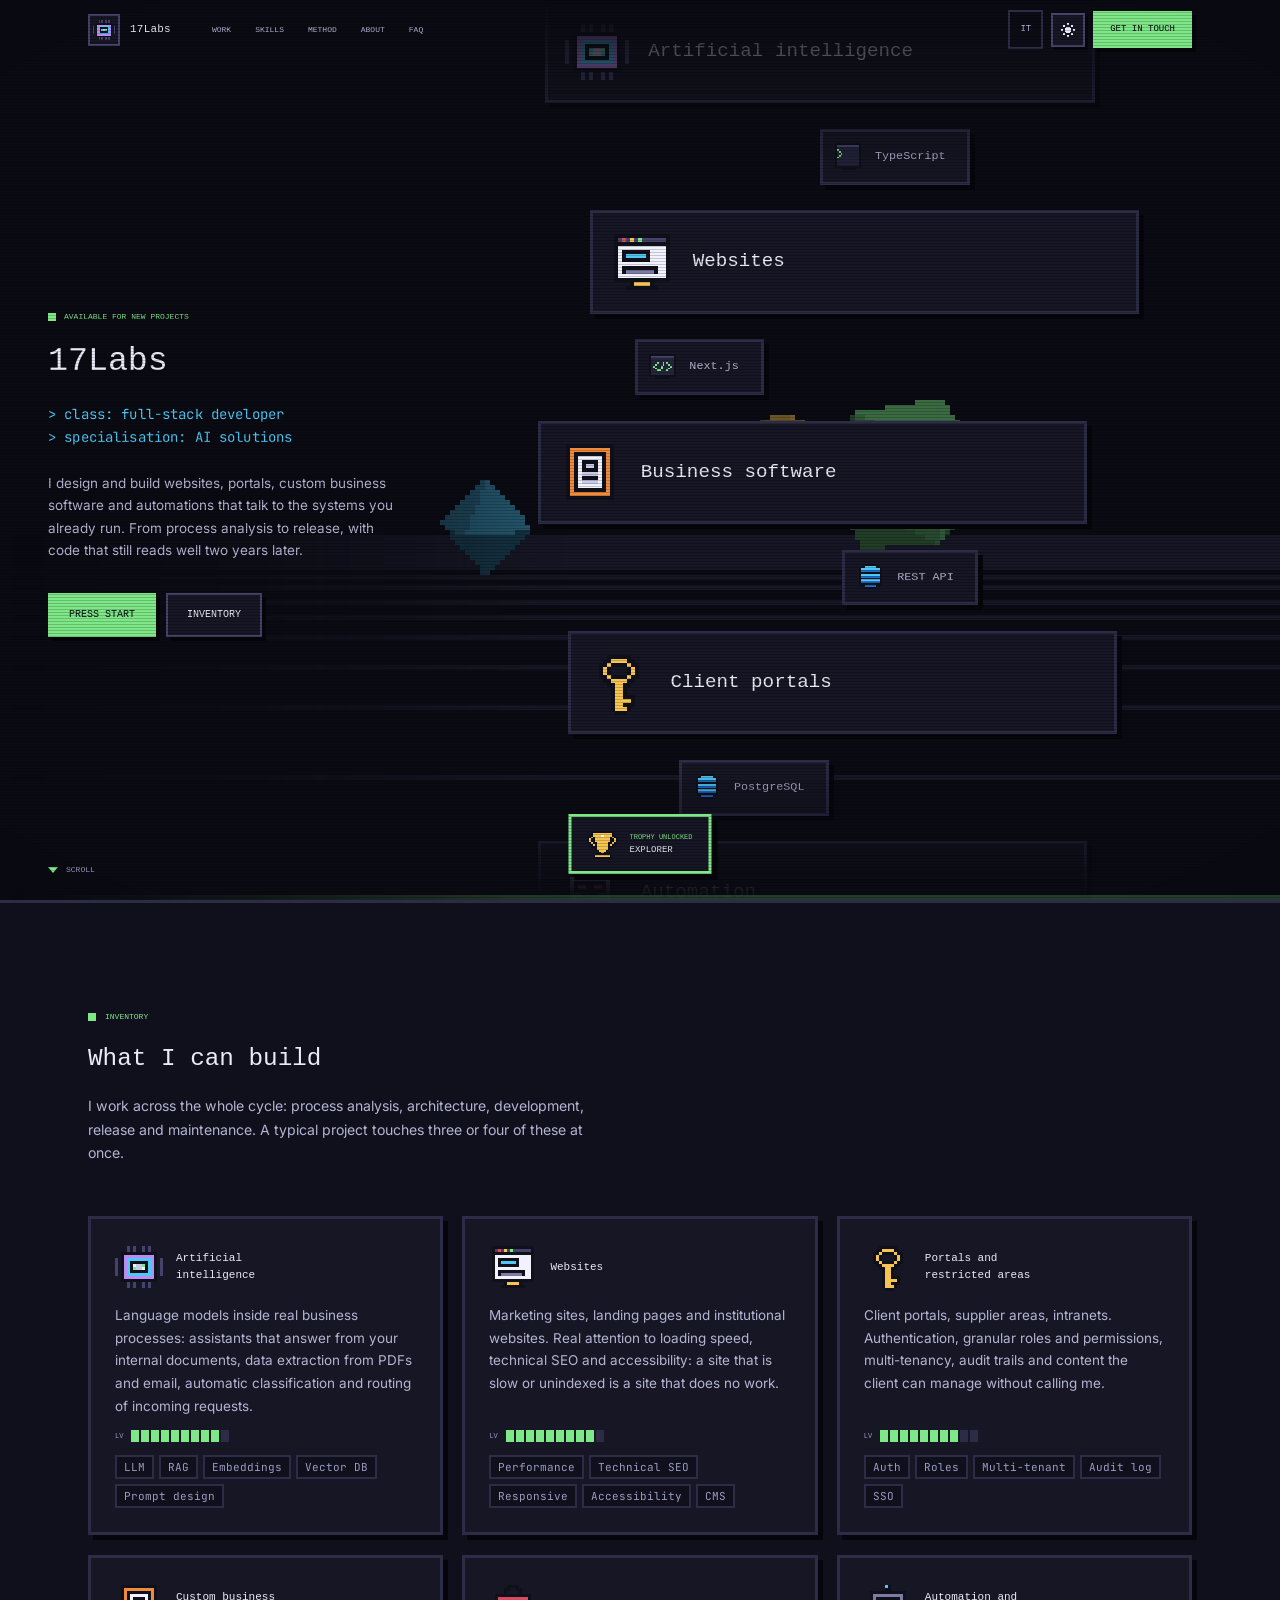
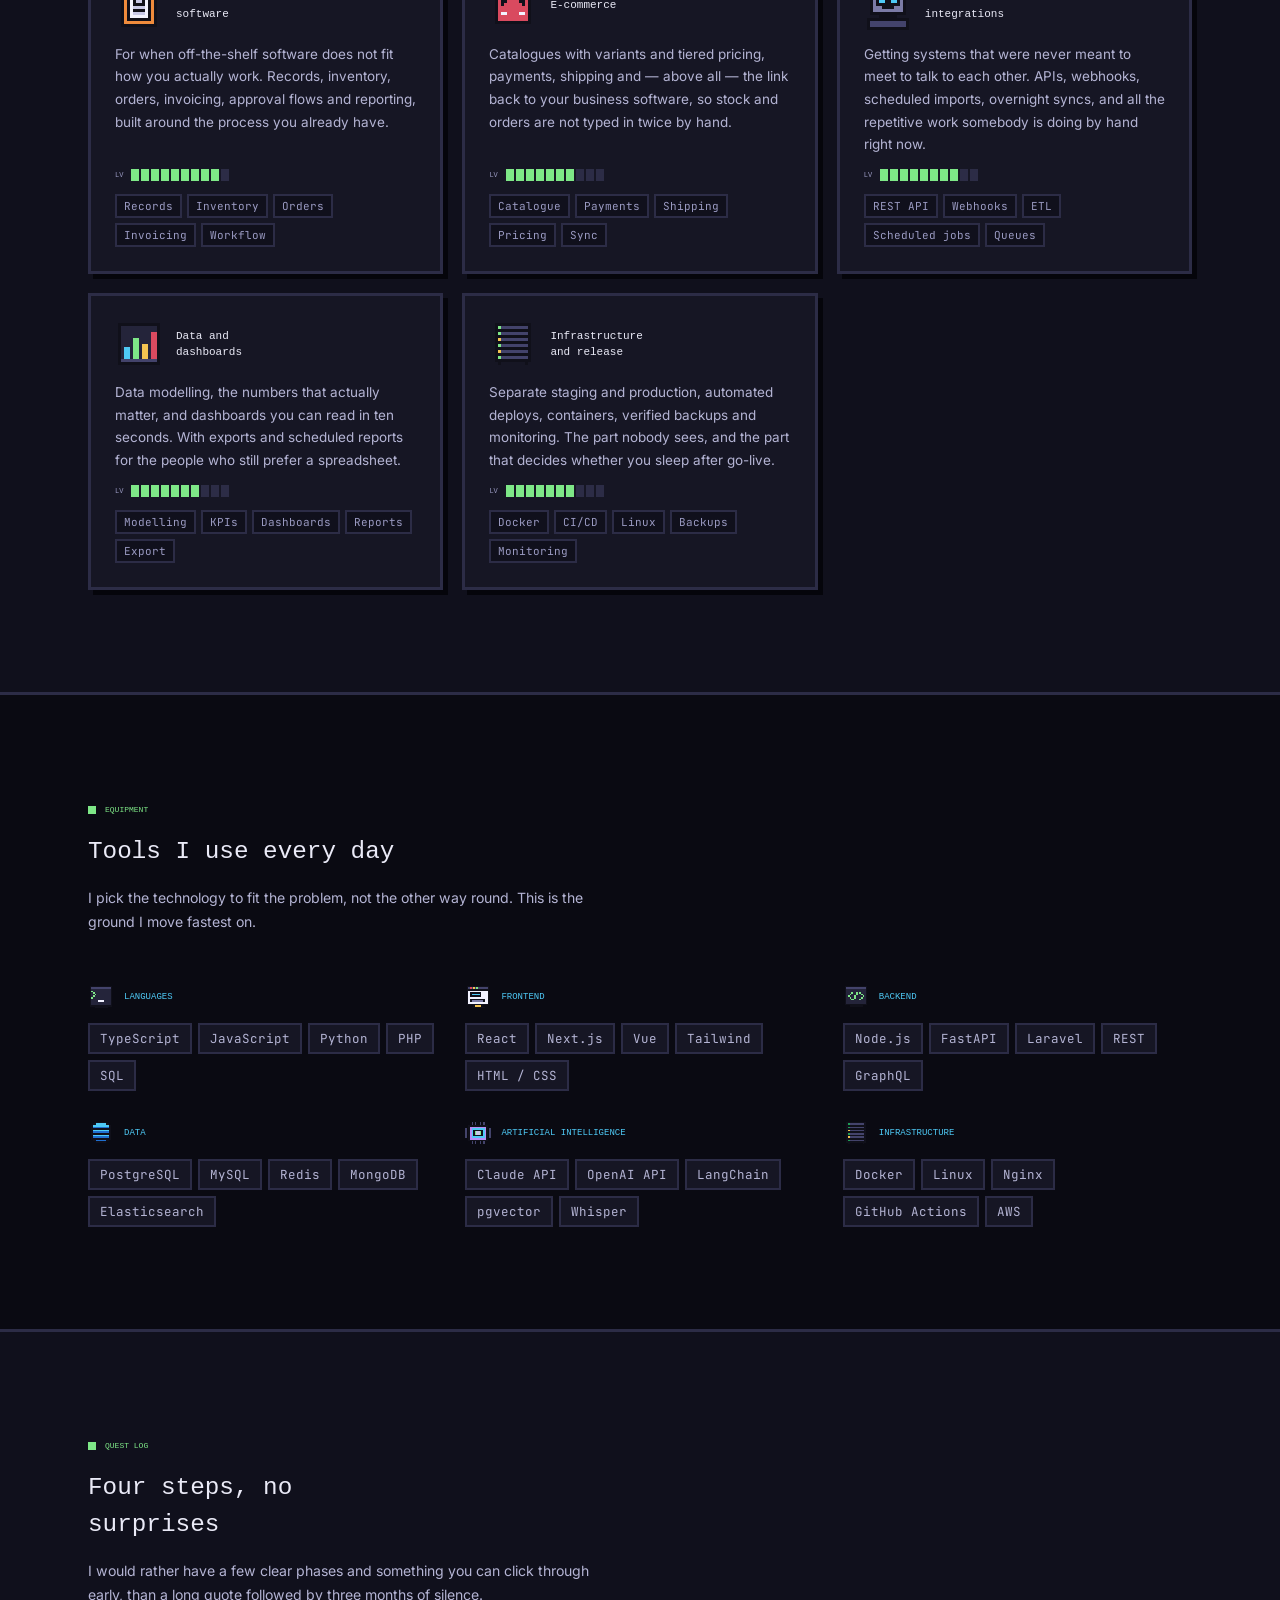
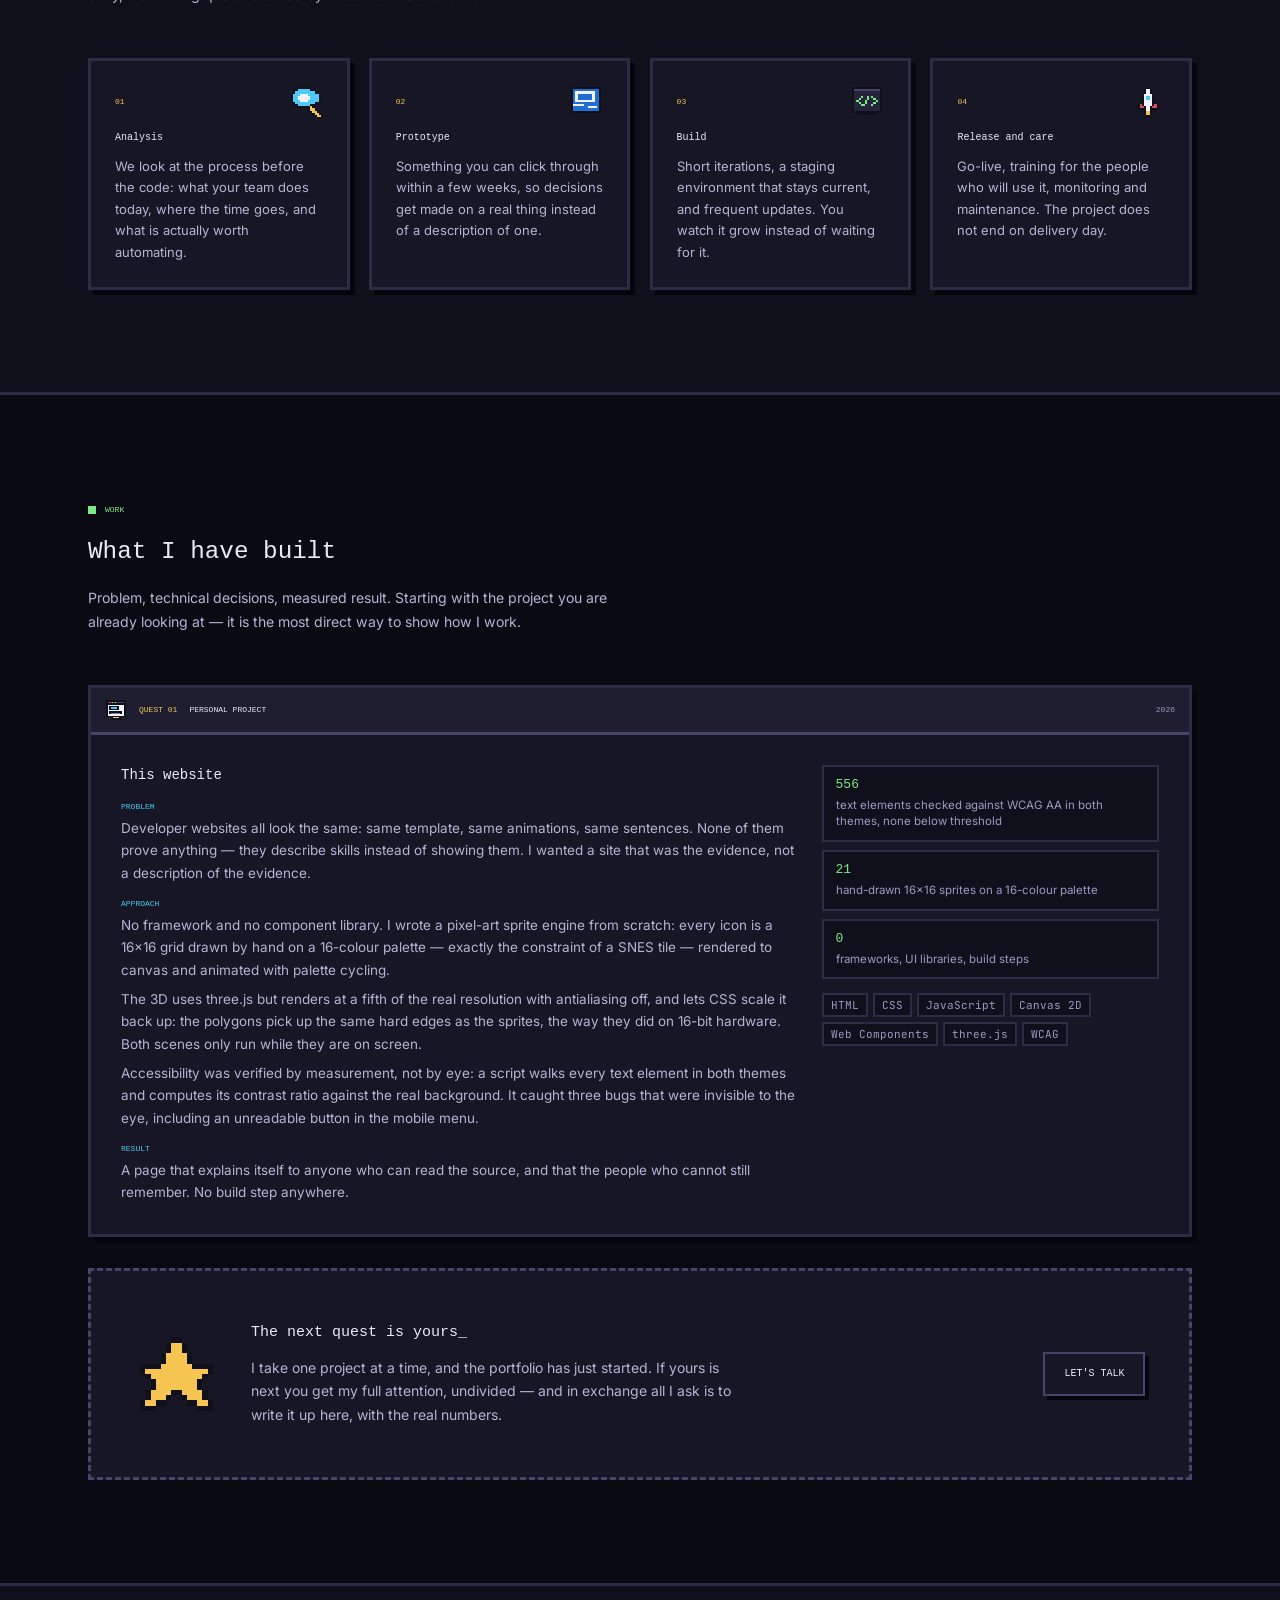
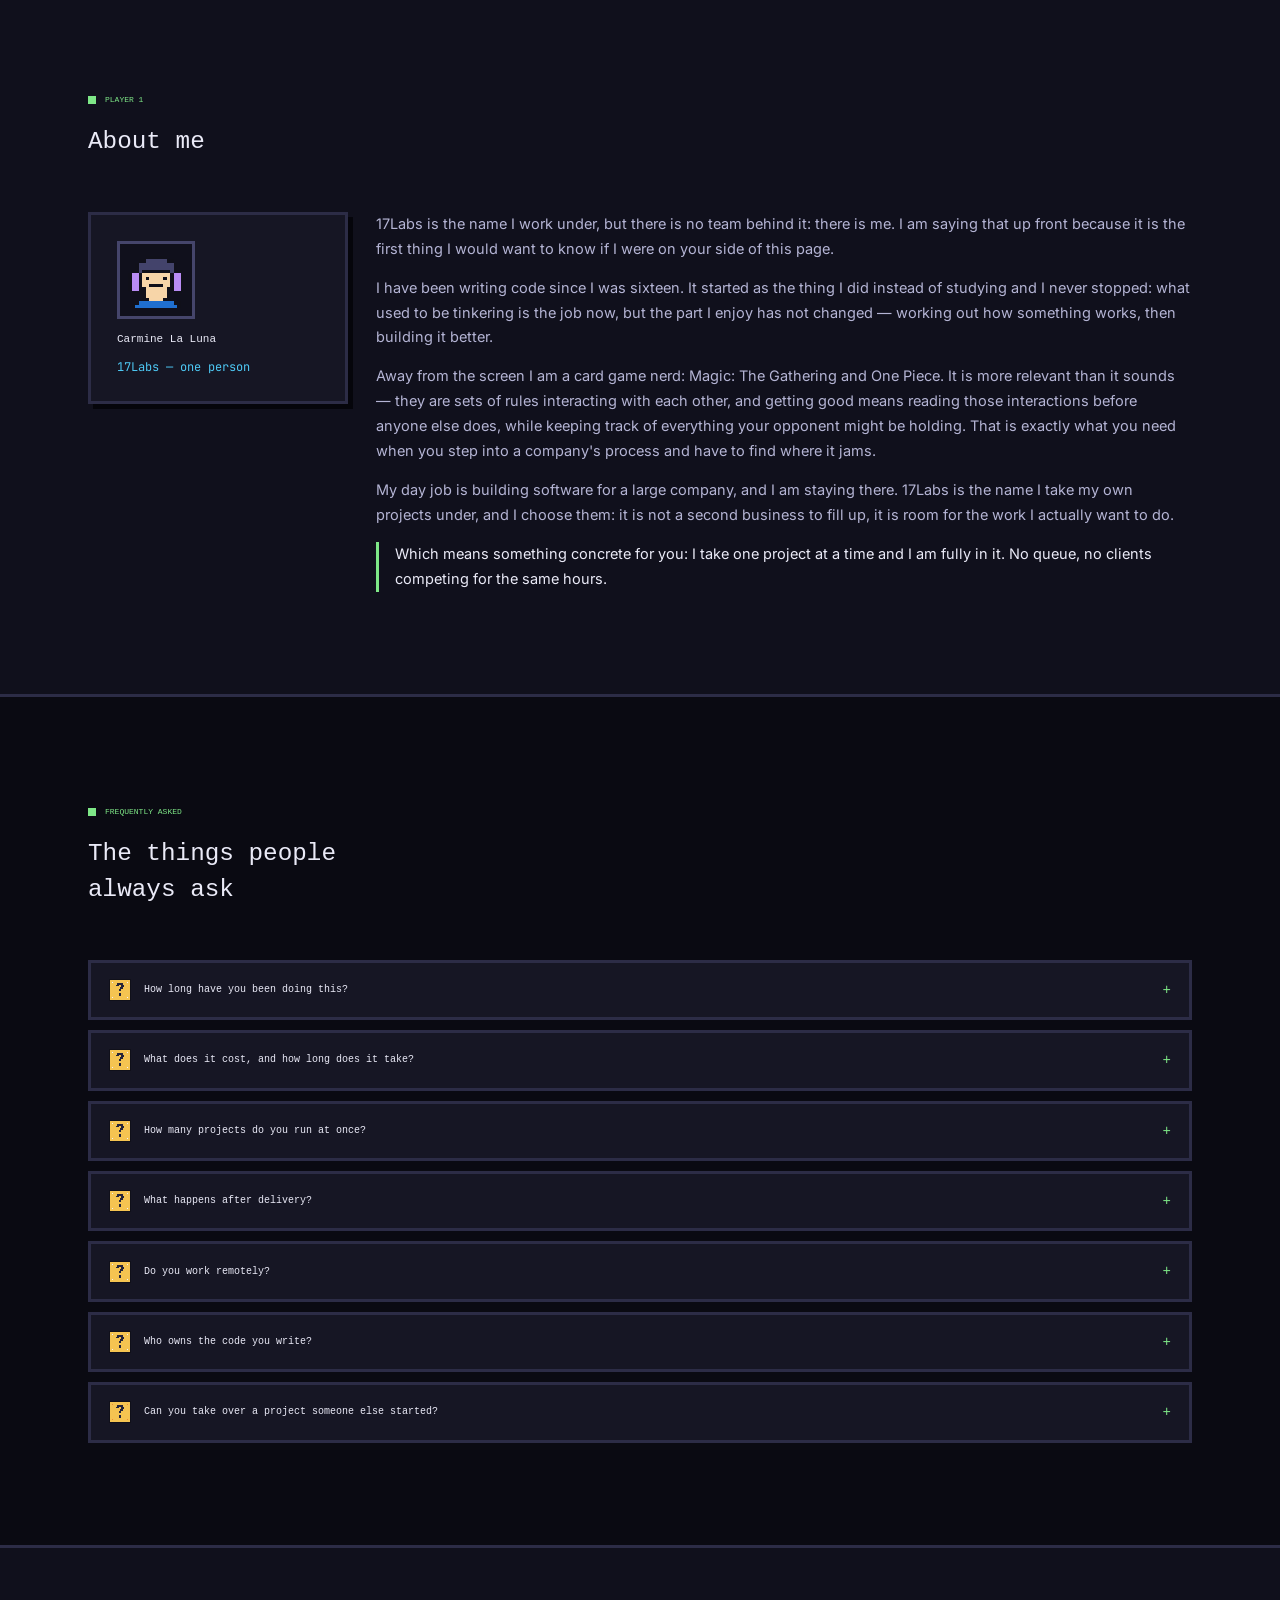
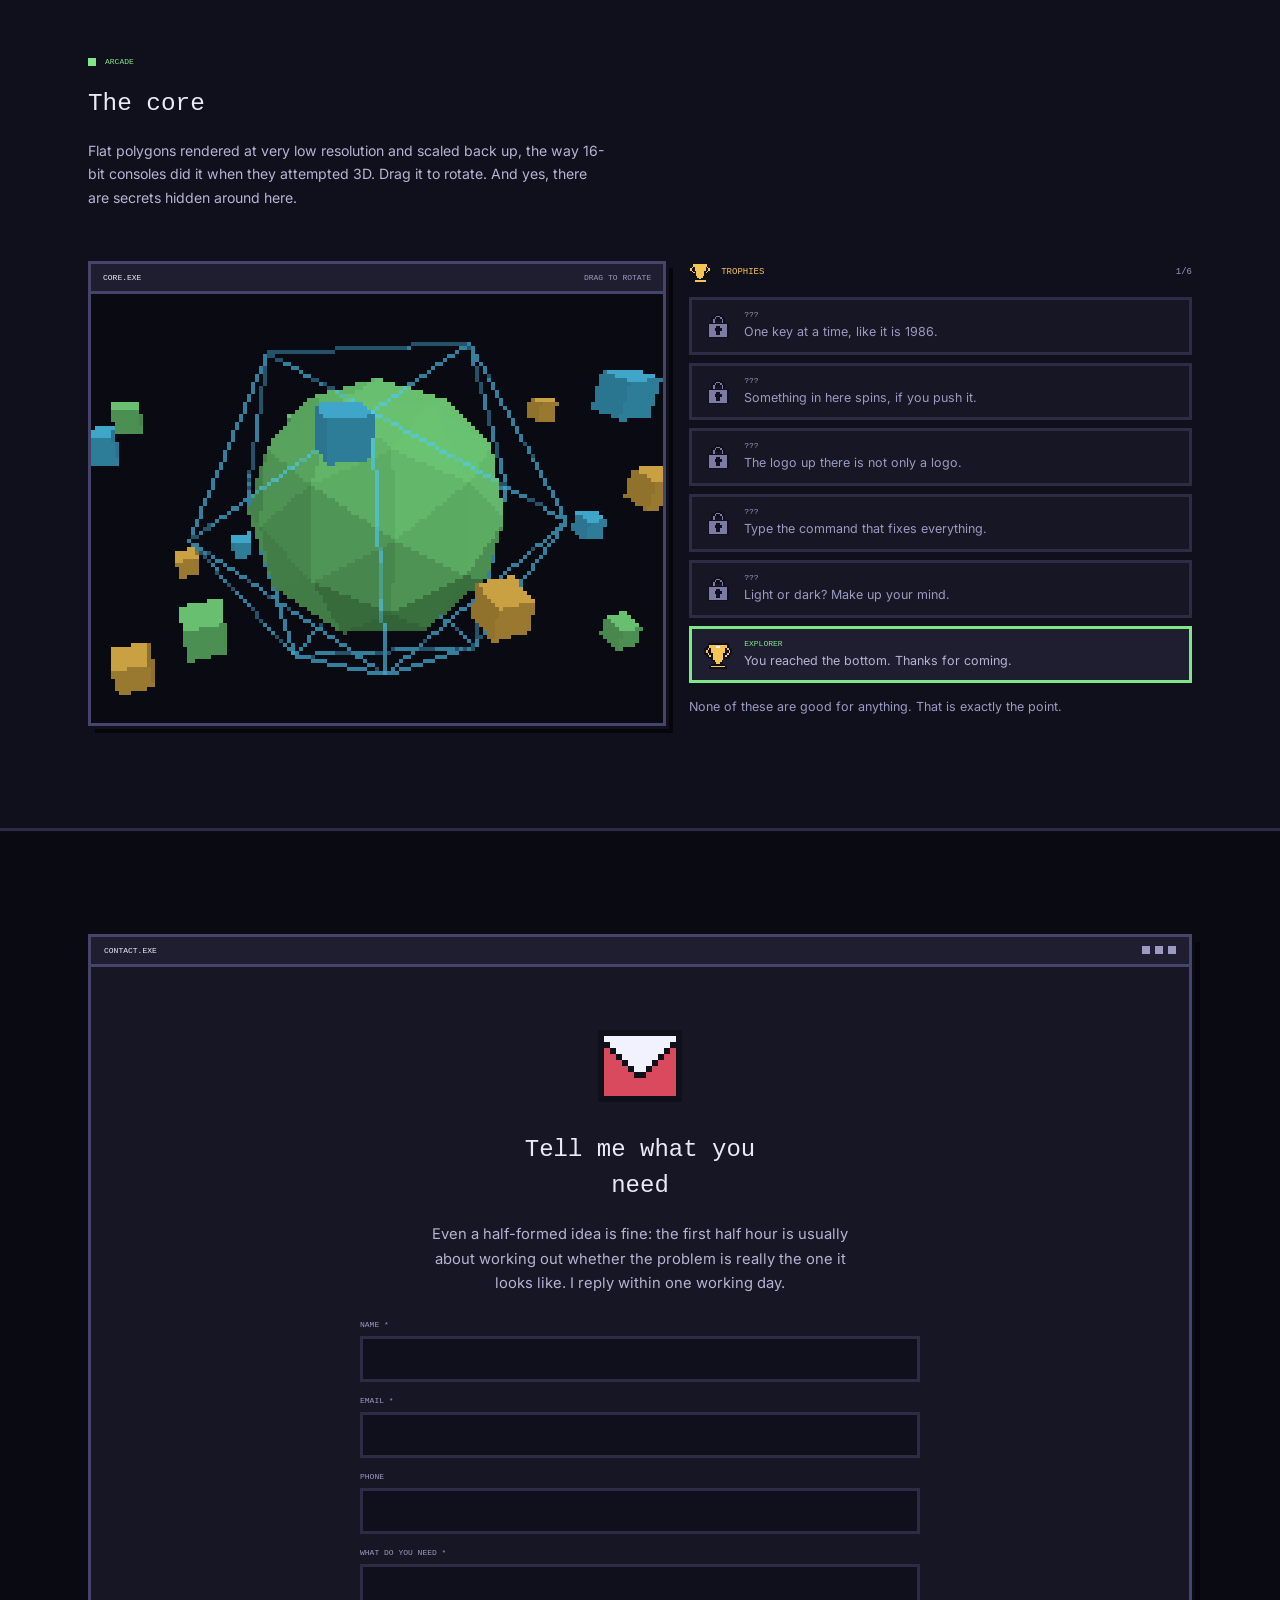
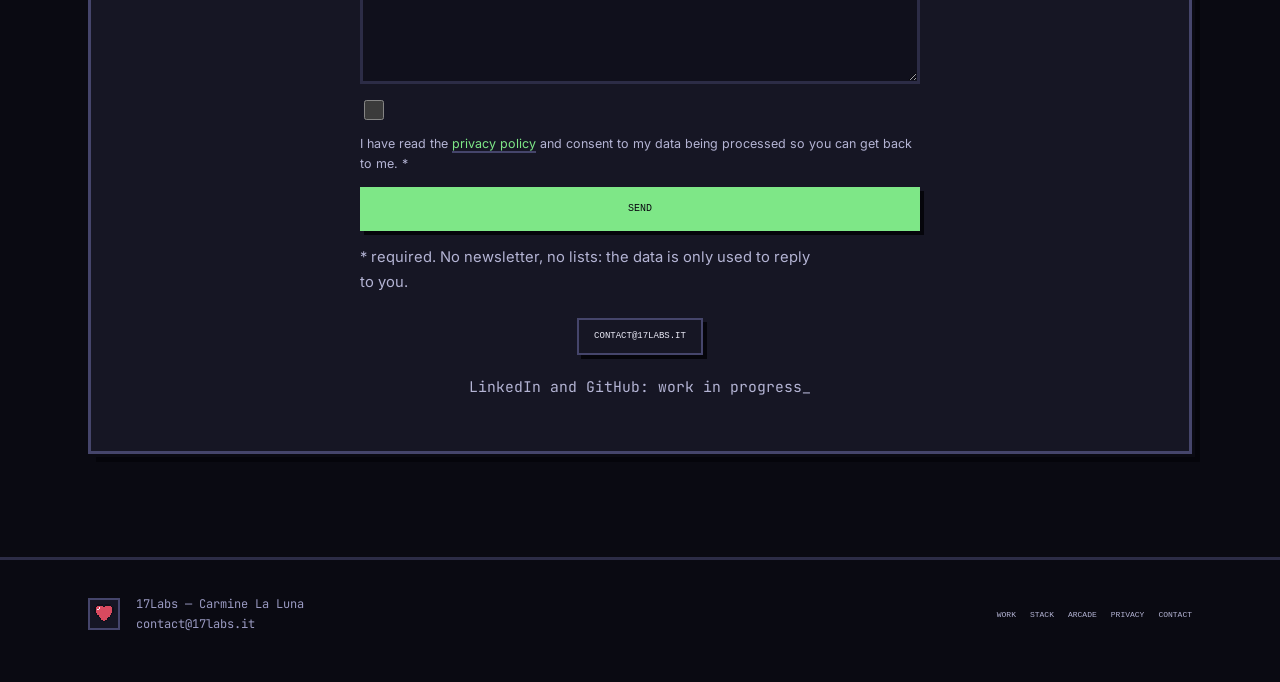
==== en/index.html @ a0fd3eeb "Sito 17Labs: versione italiana e inglese Sito statico senza framework ne' passaggi di build.  - moto" ====
<!doctype html>
<html lang="en" data-theme="dark">
<head>
<meta charset="utf-8">
<meta name="viewport" content="width=device-width,initial-scale=1,viewport-fit=cover">
<title>17Labs — Software development and AI solutions</title>
<meta name="description" content="Websites, portals, custom business software and AI-powered integrations. From process analysis to release.">
<meta name="theme-color" content="#0a0a12" media="(prefers-color-scheme: dark)">
<meta name="theme-color" content="#f1f1f3" media="(prefers-color-scheme: light)">
<meta property="og:type" content="website">
<meta property="og:site_name" content="17Labs">
<meta property="og:title" content="17Labs — Software development and AI solutions">
<meta property="og:description" content="Websites, portals, custom business software and AI-powered integrations. From process analysis to release.">
<meta property="og:locale" content="en_GB">
<meta property="og:locale:alternate" content="it_IT">
<meta property="og:image" content="https://17labs.it/og.png">
<meta property="og:image:width" content="1200">
<meta property="og:image:height" content="630">
<meta property="og:image:alt" content="17Labs — software development and AI solutions">
<meta property="og:url" content="https://17labs.it/en/">
<link rel="canonical" href="https://17labs.it/en/">
<link rel="alternate" hreflang="it" href="https://17labs.it/">
<link rel="alternate" hreflang="en" href="https://17labs.it/en/">
<link rel="alternate" hreflang="x-default" href="https://17labs.it/">
<meta name="twitter:image" content="https://17labs.it/og.png">
<meta name="twitter:card" content="summary_large_image">
<meta name="twitter:title" content="17Labs — Software development and AI solutions">
<meta name="twitter:description" content="Websites, portals, custom business software and AI-powered integrations.">
<script type="application/ld+json">
{
  "@context": "https://schema.org",
  "@type": "Person",
  "name": "Carmine La Luna",
  "alternateName": "17Labs",
  "jobTitle": "Software developer",
  "description": "I build websites, portals, custom business software and AI-powered integrations.",
  "url": "https://17labs.it/en/",
  "email": "contact@17labs.it",
  "knowsAbout": [
    "Custom software development",
    "Web development",
    "Client portals and restricted areas",
    "Business management software",
    "Large language model integration"
  ]
}
</script>
<link rel="stylesheet" href="../assets/fonts.css">
<link rel="icon" href="data:image/svg+xml,%3Csvg xmlns='http://www.w3.org/2000/svg' viewBox='0 0 16 16' shape-rendering='crispEdges'%3E%3Crect width='16' height='16' fill='%230a0a12'/%3E%3Crect x='3' y='3' width='10' height='10' fill='%23b98cf5'/%3E%3Crect x='4' y='4' width='8' height='8' fill='%234ec9f5'/%3E%3Crect x='6' y='6' width='4' height='4' fill='%23f2f2ff'/%3E%3C/svg%3E">
<script>
  (function () {
    try {
      var t = localStorage.getItem('dev-theme');
      if (t === 'light' || t === 'dark') document.documentElement.setAttribute('data-theme', t);
    } catch (e) {}
  })();
</script>
<link rel="stylesheet" href="../assets/style.css">
</head>
<body>

<a class="skip px" href="#top">SKIP TO CONTENT</a>
<div class="crt" aria-hidden="true"></div>

<div class="boot" id="boot" hidden>
  <pixel-icon sprite="chip" aria-hidden="true"></pixel-icon>
  <p class="boot__name px">17LABS</p>
  <p class="boot__line" id="boot-line"></p>
  <p class="boot__press px blink">PRESS ANY KEY</p>
</div>

<noscript>
  <p style="padding:80px 20px 20px;max-width:60ch;margin:0 auto;line-height:1.7">
    This page uses JavaScript for animation and the menu, but all the content
    (skills, stack, method, contact) is readable below.
  </p>
</noscript>

<div class="toast" id="toast" role="status" aria-live="polite">
  <pixel-icon sprite="trophy" aria-hidden="true"></pixel-icon>
  <span class="toast__txt">
    <span class="toast__k">TROPHY UNLOCKED</span>
    <span class="toast__n" id="toast-name"></span>
  </span>
</div>

<!-- ============================ NAV ============================ -->
<header class="nav" id="nav">
  <div class="wrap nav__inner">
    <a class="brand px" href="#top">
      <span class="brand__mark"><pixel-icon sprite="chip" style="--px-size:22px"></pixel-icon></span>
      17Labs
    </a>
    <nav class="nav__links px">
      <a href="#work">WORK</a>
      <a href="#skills">SKILLS</a>
      <a href="#method">METHOD</a>
      <a href="#about">ABOUT</a>
      <a href="#faq">FAQ</a>
    </nav>
    <div class="nav__end">
      <a class="lang px" href="../" hreflang="it" lang="it">IT</a>
      <button class="icon-btn" id="theme-toggle" type="button" aria-label="Toggle light/dark theme">
        <svg class="icon-sun" viewBox="0 0 16 16" shape-rendering="crispEdges" fill="currentColor"><path d="M7 1h2v2H7zM7 13h2v2H7zM1 7h2v2H1zM13 7h2v2h-2zM3 3h2v2H3zM11 3h2v2h-2zM3 11h2v2H3zM11 11h2v2h-2zM6 5h4v1H6zM5 6h6v4H5zM6 10h4v1H6z"/></svg>
        <svg class="icon-moon" viewBox="0 0 16 16" shape-rendering="crispEdges" fill="currentColor"><path d="M5 2h6v1H5zM4 3h5v1H4zM3 4h4v1H3zM3 5h3v1H3zM2 6h4v1H2zM2 7h4v1H2zM2 8h4v1H2zM2 9h4v1H2zM3 10h3v1H3zM3 11h4v1H3zM4 12h5v1H4zM5 13h6v1H5z"/></svg>
      </button>
      <a class="btn btn--primary" href="#contact">GET IN TOUCH</a>
      <button class="icon-btn nav__burger" id="nav-toggle" type="button"
              aria-expanded="false" aria-controls="nav-menu" aria-label="Open menu">
        <svg viewBox="0 0 16 16" shape-rendering="crispEdges" fill="currentColor" aria-hidden="true"><path d="M2 3h12v2H2zM2 7h12v2H2zM2 11h12v2H2z"/></svg>
      </button>
    </div>
  </div>

  <nav class="nav__menu" id="nav-menu" hidden aria-label="Main menu">
    <a href="#work">WORK</a>
    <a href="#skills">SKILLS</a>
    <a href="#method">METHOD</a>
    <a href="#about">ABOUT</a>
    <a href="#stack">STACK</a>
    <a href="#faq">FAQ</a>
    <a href="#arcade">ARCADE</a>
    <a class="btn btn--primary btn--lg" href="#contact">GET IN TOUCH</a>
  </nav>
</header>

<!-- ============================ HERO ============================ -->
<main id="top">
<section class="hero">
  <div class="hero__gl" id="hero-gl" aria-hidden="true"></div>
  <div class="hero__intro">
    <p class="hero__kicker px"><i class="blink"></i>AVAILABLE FOR NEW PROJECTS</p>
    <h1>17Labs</h1>
    <p class="hero__class">&gt; class: full-stack developer<br>&gt; specialisation: AI solutions</p>
    <p class="hero__body">
      I design and build websites, portals, custom business software and automations
      that talk to the systems you already run. From process analysis to release,
      with code that still reads well two years later.
    </p>
    <div class="hero__cta">
      <a class="btn btn--primary btn--lg" href="#contact">PRESS START</a>
      <a class="btn btn--lg" href="#skills">INVENTORY</a>
    </div>
  </div>

  <div class="hero__stage">
    <div class="marquee" id="marquee">
      <div class="marquee__track" id="track"><!-- generated in JS --></div>
    </div>
  </div>

  <p class="scroll-hint px"><i></i> SCROLL</p>
</section>

<!-- ============================ SKILLS ============================ -->
<section class="section section--alt" id="skills">
  <div class="wrap">
    <div class="section__head">
      <p class="eyebrow px"><i></i>INVENTORY</p>
      <h2>What I can build</h2>
      <p class="section__lede">
        I work across the whole cycle: process analysis, architecture, development, release
        and maintenance. A typical project touches three or four of these at once.
      </p>
    </div>

    <div class="skills">
      <article class="skill">
        <div class="skill__top">
          <pixel-icon sprite="chip" aria-hidden="true"></pixel-icon>
          <h3>Artificial<br>intelligence</h3>
        </div>
        <p>Language models inside real business processes: assistants that answer from your internal documents, data extraction from PDFs and email, automatic classification and routing of incoming requests.</p>
        <div class="xp" data-level="9"><span class="xp__label px">LV</span><span class="xp__bar"></span></div>
        <ul class="tags"><li>LLM</li><li>RAG</li><li>Embeddings</li><li>Vector DB</li><li>Prompt design</li></ul>
      </article>

      <article class="skill">
        <div class="skill__top">
          <pixel-icon sprite="browser" aria-hidden="true"></pixel-icon>
          <h3>Websites</h3>
        </div>
        <p>Marketing sites, landing pages and institutional websites. Real attention to loading speed, technical SEO and accessibility: a site that is slow or unindexed is a site that does no work.</p>
        <div class="xp" data-level="9"><span class="xp__label px">LV</span><span class="xp__bar"></span></div>
        <ul class="tags"><li>Performance</li><li>Technical SEO</li><li>Responsive</li><li>Accessibility</li><li>CMS</li></ul>
      </article>

      <article class="skill">
        <div class="skill__top">
          <pixel-icon sprite="key" aria-hidden="true"></pixel-icon>
          <h3>Portals and<br>restricted areas</h3>
        </div>
        <p>Client portals, supplier areas, intranets. Authentication, granular roles and permissions, multi-tenancy, audit trails and content the client can manage without calling me.</p>
        <div class="xp" data-level="8"><span class="xp__label px">LV</span><span class="xp__bar"></span></div>
        <ul class="tags"><li>Auth</li><li>Roles</li><li>Multi-tenant</li><li>Audit log</li><li>SSO</li></ul>
      </article>

      <article class="skill">
        <div class="skill__top">
          <pixel-icon sprite="ledger" aria-hidden="true"></pixel-icon>
          <h3>Custom business<br>software</h3>
        </div>
        <p>For when off-the-shelf software does not fit how you actually work. Records, inventory, orders, invoicing, approval flows and reporting, built around the process you already have.</p>
        <div class="xp" data-level="9"><span class="xp__label px">LV</span><span class="xp__bar"></span></div>
        <ul class="tags"><li>Records</li><li>Inventory</li><li>Orders</li><li>Invoicing</li><li>Workflow</li></ul>
      </article>

      <article class="skill">
        <div class="skill__top">
          <pixel-icon sprite="bag" aria-hidden="true"></pixel-icon>
          <h3>E-commerce</h3>
        </div>
        <p>Catalogues with variants and tiered pricing, payments, shipping and — above all — the link back to your business software, so stock and orders are not typed in twice by hand.</p>
        <div class="xp" data-level="7"><span class="xp__label px">LV</span><span class="xp__bar"></span></div>
        <ul class="tags"><li>Catalogue</li><li>Payments</li><li>Shipping</li><li>Pricing</li><li>Sync</li></ul>
      </article>

      <article class="skill">
        <div class="skill__top">
          <pixel-icon sprite="robot" aria-hidden="true"></pixel-icon>
          <h3>Automation and<br>integrations</h3>
        </div>
        <p>Getting systems that were never meant to meet to talk to each other. APIs, webhooks, scheduled imports, overnight syncs, and all the repetitive work somebody is doing by hand right now.</p>
        <div class="xp" data-level="8"><span class="xp__label px">LV</span><span class="xp__bar"></span></div>
        <ul class="tags"><li>REST API</li><li>Webhooks</li><li>ETL</li><li>Scheduled jobs</li><li>Queues</li></ul>
      </article>

      <article class="skill">
        <div class="skill__top">
          <pixel-icon sprite="chart" aria-hidden="true"></pixel-icon>
          <h3>Data and<br>dashboards</h3>
        </div>
        <p>Data modelling, the numbers that actually matter, and dashboards you can read in ten seconds. With exports and scheduled reports for the people who still prefer a spreadsheet.</p>
        <div class="xp" data-level="7"><span class="xp__label px">LV</span><span class="xp__bar"></span></div>
        <ul class="tags"><li>Modelling</li><li>KPIs</li><li>Dashboards</li><li>Reports</li><li>Export</li></ul>
      </article>

      <article class="skill">
        <div class="skill__top">
          <pixel-icon sprite="server" aria-hidden="true"></pixel-icon>
          <h3>Infrastructure<br>and release</h3>
        </div>
        <p>Separate staging and production, automated deploys, containers, verified backups and monitoring. The part nobody sees, and the part that decides whether you sleep after go-live.</p>
        <div class="xp" data-level="7"><span class="xp__label px">LV</span><span class="xp__bar"></span></div>
        <ul class="tags"><li>Docker</li><li>CI/CD</li><li>Linux</li><li>Backups</li><li>Monitoring</li></ul>
      </article>
    </div>
  </div>
</section>

<!-- ============================ STACK ============================ -->
<section class="section" id="stack">
  <div class="wrap">
    <div class="section__head">
      <p class="eyebrow px"><i></i>EQUIPMENT</p>
      <h2>Tools I use every day</h2>
      <p class="section__lede">
        I pick the technology to fit the problem, not the other way round. This is the ground I move fastest on.
      </p>
    </div>

    <div class="stack">
      <div>
        <p class="stack__title"><pixel-icon sprite="terminal" aria-hidden="true"></pixel-icon>LANGUAGES</p>
        <ul class="stack__list"><li>TypeScript</li><li>JavaScript</li><li>Python</li><li>PHP</li><li>SQL</li></ul>
      </div>
      <div>
        <p class="stack__title"><pixel-icon sprite="browser" aria-hidden="true"></pixel-icon>FRONTEND</p>
        <ul class="stack__list"><li>React</li><li>Next.js</li><li>Vue</li><li>Tailwind</li><li>HTML / CSS</li></ul>
      </div>
      <div>
        <p class="stack__title"><pixel-icon sprite="code" aria-hidden="true"></pixel-icon>BACKEND</p>
        <ul class="stack__list"><li>Node.js</li><li>FastAPI</li><li>Laravel</li><li>REST</li><li>GraphQL</li></ul>
      </div>
      <div>
        <p class="stack__title"><pixel-icon sprite="db" aria-hidden="true"></pixel-icon>DATA</p>
        <ul class="stack__list"><li>PostgreSQL</li><li>MySQL</li><li>Redis</li><li>MongoDB</li><li>Elasticsearch</li></ul>
      </div>
      <div>
        <p class="stack__title"><pixel-icon sprite="chip" aria-hidden="true"></pixel-icon>ARTIFICIAL INTELLIGENCE</p>
        <ul class="stack__list"><li>Claude API</li><li>OpenAI API</li><li>LangChain</li><li>pgvector</li><li>Whisper</li></ul>
      </div>
      <div>
        <p class="stack__title"><pixel-icon sprite="server" aria-hidden="true"></pixel-icon>INFRASTRUCTURE</p>
        <ul class="stack__list"><li>Docker</li><li>Linux</li><li>Nginx</li><li>GitHub Actions</li><li>AWS</li></ul>
      </div>
    </div>
  </div>
</section>

<!-- ============================ METHOD ============================ -->
<section class="section section--alt" id="method">
  <div class="wrap">
    <div class="section__head">
      <p class="eyebrow px"><i></i>QUEST LOG</p>
      <h2>Four steps, no surprises</h2>
      <p class="section__lede">
        I would rather have a few clear phases and something you can click through early,
        than a long quote followed by three months of silence.
      </p>
    </div>

    <div class="steps">
      <article class="step">
        <div class="step__top"><span class="step__n">01</span><pixel-icon sprite="magnifier" aria-hidden="true"></pixel-icon></div>
        <h3>Analysis</h3>
        <p>We look at the process before the code: what your team does today, where the time goes, and what is actually worth automating.</p>
      </article>
      <article class="step">
        <div class="step__top"><span class="step__n">02</span><pixel-icon sprite="blueprint" aria-hidden="true"></pixel-icon></div>
        <h3>Prototype</h3>
        <p>Something you can click through within a few weeks, so decisions get made on a real thing instead of a description of one.</p>
      </article>
      <article class="step">
        <div class="step__top"><span class="step__n">03</span><pixel-icon sprite="code" aria-hidden="true"></pixel-icon></div>
        <h3>Build</h3>
        <p>Short iterations, a staging environment that stays current, and frequent updates. You watch it grow instead of waiting for it.</p>
      </article>
      <article class="step">
        <div class="step__top"><span class="step__n">04</span><pixel-icon sprite="rocket" aria-hidden="true"></pixel-icon></div>
        <h3>Release and care</h3>
        <p>Go-live, training for the people who will use it, monitoring and maintenance. The project does not end on delivery day.</p>
      </article>
    </div>
  </div>
</section>

<!-- ============================ WORK ============================ -->
<section class="section" id="work">
  <div class="wrap">
    <div class="section__head">
      <p class="eyebrow px"><i></i>WORK</p>
      <h2>What I have built</h2>
      <p class="section__lede">
        Problem, technical decisions, measured result. Starting with the project you are
        already looking at — it is the most direct way to show how I work.
      </p>
    </div>

    <div class="cases">
      <article class="case">
        <div class="case__bar">
          <pixel-icon sprite="browser" aria-hidden="true"></pixel-icon>
          <span class="case__id">QUEST 01</span>
          <span>PERSONAL PROJECT</span>
          <span class="case__who">2026</span>
        </div>
        <div class="case__body">
          <div>
            <h3>This website</h3>
            <div class="case__blocks">
              <div class="case__block">
                <span class="case__k">PROBLEM</span>
                <p>Developer websites all look the same: same template, same animations,
                   same sentences. None of them prove anything — they describe skills
                   instead of showing them. I wanted a site that was the evidence, not a
                   description of the evidence.</p>
              </div>
              <div class="case__block">
                <span class="case__k">APPROACH</span>
                <p>No framework and no component library. I wrote a pixel-art sprite engine
                   from scratch: every icon is a 16×16 grid drawn by hand on a 16-colour
                   palette — exactly the constraint of a SNES tile — rendered to canvas and
                   animated with palette cycling.</p>
                <p>The 3D uses three.js but renders at a fifth of the real resolution with
                   antialiasing off, and lets CSS scale it back up: the polygons pick up the
                   same hard edges as the sprites, the way they did on 16-bit hardware. Both
                   scenes only run while they are on screen.</p>
                <p>Accessibility was verified by measurement, not by eye: a script walks
                   every text element in both themes and computes its contrast ratio against
                   the real background. It caught three bugs that were invisible to the eye,
                   including an unreadable button in the mobile menu.</p>
              </div>
              <div class="case__block">
                <span class="case__k">RESULT</span>
                <p>A page that explains itself to anyone who can read the source, and that
                   the people who cannot still remember. No build step anywhere.</p>
              </div>
            </div>
          </div>
          <div class="case__side">
            <div class="case__metrics">
              <div class="metric"><b>556</b><span>text elements checked against WCAG AA in both themes, none below threshold</span></div>
              <div class="metric"><b>21</b><span>hand-drawn 16×16 sprites on a 16-colour palette</span></div>
              <div class="metric"><b>0</b><span>frameworks, UI libraries, build steps</span></div>
            </div>
            <ul class="tags"><li>HTML</li><li>CSS</li><li>JavaScript</li><li>Canvas 2D</li><li>Web Components</li><li>three.js</li><li>WCAG</li></ul>
          </div>
        </div>
      </article>
    </div>

    <div class="soon" style="margin-top:clamp(20px,2.4vw,32px)">
      <pixel-icon sprite="star" aria-hidden="true"></pixel-icon>
      <div class="soon__text">
        <h3>The next quest is yours<span class="blink">_</span></h3>
        <p>I take one project at a time, and the portfolio has just started. If yours is
           next you get my full attention, undivided — and in exchange all I ask is to write
           it up here, with the real numbers.</p>
      </div>
      <a class="btn btn--lg" href="#contact">LET'S TALK</a>
    </div>
  </div>
</section>

<!-- ============================ ABOUT ============================ -->
<section class="section section--alt" id="about">
  <div class="wrap">
    <div class="section__head">
      <p class="eyebrow px"><i></i>PLAYER 1</p>
      <h2>About me</h2>
    </div>

    <div class="about">
      <div class="about__card">
        <span class="member__face"><pixel-icon sprite="dev1" aria-hidden="true"></pixel-icon></span>
        <h3>Carmine La Luna</h3>
        <p class="member__role">17Labs — one person</p>
      </div>
      <div class="about__text">
        <p>17Labs is the name I work under, but there is no team behind it: there is me.
           I am saying that up front because it is the first thing I would want to know
           if I were on your side of this page.</p>
        <p>I have been writing code since I was sixteen. It started as the thing I did
           instead of studying and I never stopped: what used to be tinkering is the job
           now, but the part I enjoy has not changed — working out how something works,
           then building it better.</p>
        <p>Away from the screen I am a card game nerd: Magic: The Gathering and One Piece.
           It is more relevant than it sounds — they are sets of rules interacting with each
           other, and getting good means reading those interactions before anyone else does,
           while keeping track of everything your opponent might be holding. That is exactly
           what you need when you step into a company's process and have to find where it jams.</p>
        <!-- PLACEHOLDER: check your employment contract before publishing this line.
             Many contracts regulate parallel freelance activity. -->
        <p>My day job is building software for a large company, and I am staying there.
           17Labs is the name I take my own projects under, and I choose them: it is not a
           second business to fill up, it is room for the work I actually want to do.</p>
        <p>Which means something concrete for you: I take one project at a time and I am
           fully in it. No queue, no clients competing for the same hours.</p>
      </div>
    </div>
  </div>
</section>

<!-- ============================ FAQ ============================ -->
<section class="section" id="faq">
  <div class="wrap">
    <div class="section__head">
      <p class="eyebrow px"><i></i>FREQUENTLY ASKED</p>
      <h2>The things people always ask</h2>
    </div>

    <div class="faq">
      <details>
        <summary><pixel-icon sprite="qblock" aria-hidden="true"></pixel-icon>How long have you been doing this?</summary>
        <div class="faq__a">
          <p>I have been writing code since I was sixteen and I do it for a living: I build
             software full time for a large company.</p>
          <p>17Labs is the name I take my own projects under, and it has just started. So
             what you will find below is documented personal work rather than a client list —
             that is a choice, not a gap papered over with borrowed names.</p>
        </div>
      </details>
      <details>
        <summary><pixel-icon sprite="qblock" aria-hidden="true"></pixel-icon>What does it cost, and how long does it take?</summary>
        <div class="faq__a">
          <p>It genuinely depends on the project, and I will spare you the invented price
             list: a marketing site and a system covering five departments have nothing in
             common, in either price or time.</p>
          <p>The fastest way to find out is a call. I will ask a few questions about what
             happens in your process today and give you an honest estimate — and if the job
             does not make sense, I will tell you instead of selling it to you.</p>
        </div>
      </details>
      <details>
        <summary><pixel-icon sprite="qblock" aria-hidden="true"></pixel-icon>How many projects do you run at once?</summary>
        <div class="faq__a">
          <p>One. When I take a job I am fully in it, with no queue and no splitting myself
             between clients competing for the same hours.</p>
          <p>That is the concrete advantage of hiring one person instead of a studio: you
             are never the project that waits.</p>
        </div>
      </details>
      <details>
        <summary><pixel-icon sprite="qblock" aria-hidden="true"></pixel-icon>What happens after delivery?</summary>
        <div class="faq__a">
          <p>Delivery includes a support period. It is deliberately short — roughly a month —
             because its job is to cover the things that only surface once the software is
             genuinely in use: a fix, a detail to adjust, a question from someone using it
             every day.</p>
          <p>If you want to continue after that, it extends. But I would rather it were your
             choice once you have seen how it goes, than a signature collected beforehand.</p>
        </div>
      </details>
      <details>
        <summary><pixel-icon sprite="qblock" aria-hidden="true"></pixel-icon>Do you work remotely?</summary>
        <div class="faq__a">
          <p>Yes, anywhere. I work fully remotely with no geographic limits: what it takes is
             a video call now and then and a written channel where you can reach me.</p>
          <p>I work in English and Italian.</p>
        </div>
      </details>
      <details>
        <summary><pixel-icon sprite="qblock" aria-hidden="true"></pixel-icon>Who owns the code you write?</summary>
        <div class="faq__a">
          <p>The project code is yours. What I write for you — your process logic, your data
             model, your interfaces — is handed over with full repository access and stays
             yours. If you ever want to change supplier or bring the work in house, you do
             not need my permission.</p>
          <p>There is one exception, and it is only fair to state it up front: the generic
             libraries and components I carry from one project to the next stay mine, and you
             get an unlimited, perpetual licence to use them within your project. That is not
             there to lock you in — it is what lets me avoid starting from zero every time,
             which is what makes the work cost you less.</p>
          <p>The only thing I keep is the right to write the project up in my portfolio.
             If you would rather I did not, just say so.</p>
        </div>
      </details>
      <details>
        <summary><pixel-icon sprite="qblock" aria-hidden="true"></pixel-icon>Can you take over a project someone else started?</summary>
        <div class="faq__a">
          <p>It depends, and it needs looking at before anyone promises anything. Send me the
             code and tell me where things stopped: I will assess how much is salvageable,
             what is worth rewriting, and whether it makes more sense to continue or restart.</p>
          <p>You get that assessment either way, even if we then decide not to work together.
             A clear answer beats a quote for something I have not seen.</p>
        </div>
      </details>
    </div>
  </div>
</section>

<!-- ============================ ARCADE ============================ -->
<section class="section section--alt" id="arcade">
  <div class="wrap">
    <div class="section__head">
      <p class="eyebrow px"><i></i>ARCADE</p>
      <h2>The core</h2>
      <p class="section__lede">
        Flat polygons rendered at very low resolution and scaled back up, the way 16-bit
        consoles did it when they attempted 3D. Drag it to rotate. And yes, there are
        secrets hidden around here.
      </p>
    </div>

    <div class="arcade">
      <div class="screen">
        <div class="screen__bar">
          <span>CORE.EXE</span>
          <span class="screen__hint">DRAG TO ROTATE</span>
        </div>
        <div class="screen__gl" id="core-gl">
          <p class="screen__fallback">3D scene not loaded.<br>WebGL unavailable or library unreachable.<br>The rest of the page works regardless.</p>
        </div>
      </div>

      <div>
        <p class="trophies__head"><pixel-icon sprite="trophy" style="--px-size:22px"></pixel-icon>TROPHIES<span class="trophies__count" id="tr-count">0/6</span></p>
        <ul class="trophies" id="trophies"></ul>
        <p class="trophies__foot">None of these are good for anything. That is exactly the point.</p>
      </div>
    </div>
  </div>
</section>

<!-- ============================ CONTACT ============================ -->
<section class="section" id="contact">
  <div class="wrap">
    <div class="dialog">
      <div class="dialog__bar">
        <span>CONTACT.EXE</span>
        <span class="dialog__dots"><i></i><i></i><i></i></span>
      </div>
      <div class="dialog__body">
        <pixel-icon sprite="mail" aria-hidden="true"></pixel-icon>
        <h2>Tell me what you need</h2>
        <p>Even a half-formed idea is fine: the first half hour is usually about working out
           whether the problem is really the one it looks like. I reply within one working day.</p>

        <!-- ============================================================
             Wired to Web3Forms. Submission goes over AJAX, so whoever writes
             stays on this page instead of landing on the service's thank-you
             screen.

             The access_key is public by design: Web3Forms ties it to your
             mailbox and protects it on their side. Anyone reading the source
             can see it — that is normal, but if spam starts arriving,
             regenerate it in the dashboard and replace it here and in
             ../index.html.
             ============================================================ -->
        <form class="form" id="contact-form" method="post"
              action="https://api.web3forms.com/submit" novalidate>
          <input type="hidden" name="access_key" value="41769e19-1d47-4e3a-b365-0332cb65e37b">
          <input type="hidden" name="subject" value="New message from 17labs.it (EN)">
          <input type="hidden" name="from_name" value="17Labs — website">
          <input type="hidden" name="lingua" value="en">
          <!-- bot trap: bots fill everything in, people never see it -->
          <input type="checkbox" name="botcheck" style="display:none" tabindex="-1" aria-hidden="true">
          <div class="field" id="f-nome">
            <label for="i-nome">NAME *</label>
            <input id="i-nome" name="nome" type="text" autocomplete="name" required>
            <span class="field__err" id="e-nome" role="alert"></span>
          </div>
          <div class="field" id="f-email">
            <label for="i-email">EMAIL *</label>
            <input id="i-email" name="email" type="email" autocomplete="email" required>
            <span class="field__err" id="e-email" role="alert"></span>
          </div>
          <div class="field" id="f-tel">
            <label for="i-tel">PHONE</label>
            <input id="i-tel" name="telefono" type="tel" autocomplete="tel">
            <span class="field__err" id="e-tel" role="alert"></span>
          </div>
          <div class="field" id="f-msg">
            <label for="i-msg">WHAT DO YOU NEED *</label>
            <textarea id="i-msg" name="messaggio" required></textarea>
            <span class="field__err" id="e-msg" role="alert"></span>
          </div>
          <div class="field consent" id="f-ok">
            <input id="i-ok" name="consenso" type="checkbox" required>
            <label for="i-ok">I have read the <a href="privacy.html">privacy policy</a> and consent
              to my data being processed so you can get back to me. *</label>
          </div>
          <span class="field__err" id="e-ok" role="alert"></span>
          <button class="btn btn--primary btn--lg" type="submit" style="justify-content:center">SEND</button>
          <p class="form__note">* required. No newsletter, no lists: the data is only used to reply to you.</p>
        </form>

        <div class="dialog__row">
          <a class="btn" href="mailto:contact@17labs.it">CONTACT@17LABS.IT</a>
        </div>
        <p class="wip">LinkedIn and GitHub: work in progress<span class="blink">_</span></p>
      </div>
    </div>
  </div>
</section>
</main>

<!-- ============================ FOOTER ============================ -->
<footer class="footer">
  <div class="wrap footer__inner">
    <span class="brand__mark" aria-hidden="true"><pixel-icon sprite="heart" style="--px-size:22px"></pixel-icon></span>
    <p class="footer__note">17Labs — Carmine La Luna<br>contact@17labs.it</p>
    <nav class="footer__links">
      <a href="#work">WORK</a><a href="#stack">STACK</a><a href="#arcade">ARCADE</a><a href="privacy.html">PRIVACY</a><a href="#contact">CONTACT</a>
    </nav>
  </div>
</footer>

<script src="../assets/app.js" defer></script>
<script type="module" src="../assets/scene.js"></script>
</body>
</html>
---- assets/fonts.css ----
/* ============================================================
   Font ospitati in proprio: nessuna chiamata a Google.
   Solo i subset latin e latin-ext, gli unici che servono a
   italiano e inglese. Press Start 2P e Inter sono sotto SIL
   Open Font License, JetBrains Mono sotto Apache 2.0:
   ospitarli in proprio e' esplicitamente permesso.
   ============================================================ */

/* Inter 400 - latin-ext */
@font-face {
  font-family: 'Inter';
  font-style: normal;
  font-weight: 400;
  font-display: swap;
  src: url(fonts/inter-400-latin-ext.woff2) format('woff2');
  unicode-range: U+0100-02BA, U+02BD-02C5, U+02C7-02CC, U+02CE-02D7, U+02DD-02FF, U+0304, U+0308, U+0329, U+1D00-1DBF, U+1E00-1E9F, U+1EF2-1EFF, U+2020, U+20A0-20AB, U+20AD-20C0, U+2113, U+2C60-2C7F, U+A720-A7FF;
}

/* Inter 400 - latin */
@font-face {
  font-family: 'Inter';
  font-style: normal;
  font-weight: 400;
  font-display: swap;
  src: url(fonts/inter-400-latin.woff2) format('woff2');
  unicode-range: U+0000-00FF, U+0131, U+0152-0153, U+02BB-02BC, U+02C6, U+02DA, U+02DC, U+0304, U+0308, U+0329, U+2000-206F, U+20AC, U+2122, U+2191, U+2193, U+2212, U+2215, U+FEFF, U+FFFD;
}

/* Inter 500 - latin-ext */
@font-face {
  font-family: 'Inter';
  font-style: normal;
  font-weight: 500;
  font-display: swap;
  src: url(fonts/inter-500-latin-ext.woff2) format('woff2');
  unicode-range: U+0100-02BA, U+02BD-02C5, U+02C7-02CC, U+02CE-02D7, U+02DD-02FF, U+0304, U+0308, U+0329, U+1D00-1DBF, U+1E00-1E9F, U+1EF2-1EFF, U+2020, U+20A0-20AB, U+20AD-20C0, U+2113, U+2C60-2C7F, U+A720-A7FF;
}

/* Inter 500 - latin */
@font-face {
  font-family: 'Inter';
  font-style: normal;
  font-weight: 500;
  font-display: swap;
  src: url(fonts/inter-500-latin.woff2) format('woff2');
  unicode-range: U+0000-00FF, U+0131, U+0152-0153, U+02BB-02BC, U+02C6, U+02DA, U+02DC, U+0304, U+0308, U+0329, U+2000-206F, U+20AC, U+2122, U+2191, U+2193, U+2212, U+2215, U+FEFF, U+FFFD;
}

/* Inter 600 - latin-ext */
@font-face {
  font-family: 'Inter';
  font-style: normal;
  font-weight: 600;
  font-display: swap;
  src: url(fonts/inter-600-latin-ext.woff2) format('woff2');
  unicode-range: U+0100-02BA, U+02BD-02C5, U+02C7-02CC, U+02CE-02D7, U+02DD-02FF, U+0304, U+0308, U+0329, U+1D00-1DBF, U+1E00-1E9F, U+1EF2-1EFF, U+2020, U+20A0-20AB, U+20AD-20C0, U+2113, U+2C60-2C7F, U+A720-A7FF;
}

/* Inter 600 - latin */
@font-face {
  font-family: 'Inter';
  font-style: normal;
  font-weight: 600;
  font-display: swap;
  src: url(fonts/inter-600-latin.woff2) format('woff2');
  unicode-range: U+0000-00FF, U+0131, U+0152-0153, U+02BB-02BC, U+02C6, U+02DA, U+02DC, U+0304, U+0308, U+0329, U+2000-206F, U+20AC, U+2122, U+2191, U+2193, U+2212, U+2215, U+FEFF, U+FFFD;
}

/* JetBrains Mono 400 - latin-ext */
@font-face {
  font-family: 'JetBrains Mono';
  font-style: normal;
  font-weight: 400;
  font-display: swap;
  src: url(fonts/jetbrains-mono-400-latin-ext.woff2) format('woff2');
  unicode-range: U+0100-02BA, U+02BD-02C5, U+02C7-02CC, U+02CE-02D7, U+02DD-02FF, U+0304, U+0308, U+0329, U+1D00-1DBF, U+1E00-1E9F, U+1EF2-1EFF, U+2020, U+20A0-20AB, U+20AD-20C0, U+2113, U+2C60-2C7F, U+A720-A7FF;
}

/* JetBrains Mono 400 - latin */
@font-face {
  font-family: 'JetBrains Mono';
  font-style: normal;
  font-weight: 400;
  font-display: swap;
  src: url(fonts/jetbrains-mono-400-latin.woff2) format('woff2');
  unicode-range: U+0000-00FF, U+0131, U+0152-0153, U+02BB-02BC, U+02C6, U+02DA, U+02DC, U+0304, U+0308, U+0329, U+2000-206F, U+20AC, U+2122, U+2191, U+2193, U+2212, U+2215, U+FEFF, U+FFFD;
}

/* JetBrains Mono 500 - latin-ext */
@font-face {
  font-family: 'JetBrains Mono';
  font-style: normal;
  font-weight: 500;
  font-display: swap;
  src: url(fonts/jetbrains-mono-500-latin-ext.woff2) format('woff2');
  unicode-range: U+0100-02BA, U+02BD-02C5, U+02C7-02CC, U+02CE-02D7, U+02DD-02FF, U+0304, U+0308, U+0329, U+1D00-1DBF, U+1E00-1E9F, U+1EF2-1EFF, U+2020, U+20A0-20AB, U+20AD-20C0, U+2113, U+2C60-2C7F, U+A720-A7FF;
}

/* JetBrains Mono 500 - latin */
@font-face {
  font-family: 'JetBrains Mono';
  font-style: normal;
  font-weight: 500;
  font-display: swap;
  src: url(fonts/jetbrains-mono-500-latin.woff2) format('woff2');
  unicode-range: U+0000-00FF, U+0131, U+0152-0153, U+02BB-02BC, U+02C6, U+02DA, U+02DC, U+0304, U+0308, U+0329, U+2000-206F, U+20AC, U+2122, U+2191, U+2193, U+2212, U+2215, U+FEFF, U+FFFD;
}

/* Press Start 2P 400 - latin-ext */
@font-face {
  font-family: 'Press Start 2P';
  font-style: normal;
  font-weight: 400;
  font-display: swap;
  src: url(fonts/press-start-2p-400-latin-ext.woff2) format('woff2');
  unicode-range: U+0100-02BA, U+02BD-02C5, U+02C7-02CC, U+02CE-02D7, U+02DD-02FF, U+0304, U+0308, U+0329, U+1D00-1DBF, U+1E00-1E9F, U+1EF2-1EFF, U+2020, U+20A0-20AB, U+20AD-20C0, U+2113, U+2C60-2C7F, U+A720-A7FF;
}

/* Press Start 2P 400 - latin */
@font-face {
  font-family: 'Press Start 2P';
  font-style: normal;
  font-weight: 400;
  font-display: swap;
  src: url(fonts/press-start-2p-400-latin.woff2) format('woff2');
  unicode-range: U+0000-00FF, U+0131, U+0152-0153, U+02BB-02BC, U+02C6, U+02DA, U+02DC, U+0304, U+0308, U+0329, U+2000-206F, U+20AC, U+2122, U+2191, U+2193, U+2212, U+2215, U+FEFF, U+FFFD;
}
---- assets/style.css ----
/* ============================================================
   Tokens — CRT dark / phosphor light
   ============================================================ */
[data-theme="dark"] {
  --bg:            #0a0a12;
  --bg-elevated:   #10101c;
  --surface:       #161624;
  --surface-2:     #1e1e30;
  --line:          #2c2c46;
  --line-strong:   #45456b;
  --text:          #eaeaf7;
  --text-dim:      #b4b4d4;   /* AA su tutte le superfici scure */
  --text-faint:    #9a9ac2;
  --acc:           #7ee787;
  --acc-2:         #4ec9f5;
  --acc-3:         #f5c451;
  --acc-err:       #ff8a99;
  --shadow:        #05050b;
  --btn-fg:        #0a0a12;
  --btn-bg:        #7ee787;
  --scan:          rgba(0,0,0,.55);
  --scan-op:       .34;
  color-scheme: dark;
}
[data-theme="light"] {
  --bg:            #dcdce8;
  --bg-elevated:   #eaeaf3;
  --surface:       #f7f7fc;
  --surface-2:     #ffffff;
  --line:          #a9a9c4;
  --line-strong:   #6d6d92;
  --text:          #14141f;
  --text-dim:      #3d3d55;
  --text-faint:    #54546f;   /* AA su tutte le superfici chiare */
  /* verificati a 8px sul fondo peggiore (--bg #dcdce8): tutti sopra 4.5:1 */
  --acc:           #126536;
  --acc-2:         #15619e;
  --acc-3:         #84590c;
  --acc-err:       #a8112a;
  --shadow:        #9c9cb8;
  --btn-fg:        #f7f7fc;
  --btn-bg:        #14141f;
  --scan:          rgba(20,20,40,.5);
  --scan-op:       .14;
  color-scheme: light;
}

*,*::before,*::after { box-sizing: border-box; }
html { -webkit-text-size-adjust: 100%; scroll-behavior: smooth; }
body {
  margin: 0;
  background: var(--bg);
  color: var(--text);
  font-family: "Inter", -apple-system, BlinkMacSystemFont, "Segoe UI", Roboto, Helvetica, Arial, sans-serif;
  -webkit-font-smoothing: antialiased;
  overflow-x: hidden;
  transition: background-color .3s steps(4), color .3s steps(4);
}
::selection { background: var(--acc); color: var(--bg); }
:focus-visible { outline: 3px solid var(--acc); outline-offset: 3px; }

h1,h2,h3,p,figure,ul,ol { margin: 0; }
ul,ol { padding: 0; list-style: none; }
a { color: inherit; text-decoration: none; }
button { font: inherit; color: inherit; }

/* the pixel typeface only reads crisply at multiples of its em grid */
.px { font-family: "Press Start 2P", "Courier New", monospace; font-weight: 400; line-height: 1.5; }

.wrap { width: 100%; max-width: 1200px; margin-inline: auto; padding-inline: clamp(16px, 4.5vw, 48px); }

/* CRT overlay ------------------------------------------------- */
.crt {
  position: fixed; inset: 0; z-index: 300; pointer-events: none;
  background: repeating-linear-gradient(to bottom, var(--scan) 0 1px, transparent 1px 3px);
  opacity: var(--scan-op);
}
.crt::after {
  content: ""; position: absolute; inset: 0;
  background: radial-gradient(120% 100% at 50% 50%, transparent 58%, var(--shadow) 100%);
  opacity: .5;
}

/* Chunky pixel frame ------------------------------------------ */
.frame {
  background: var(--surface);
  border: 3px solid var(--line-strong);
  box-shadow: 0 0 0 3px var(--bg), 6px 6px 0 0 var(--shadow);
  position: relative;
}

/* ============================================================
   Nav
   ============================================================ */
.nav {
  position: fixed; inset: 0 0 auto 0; z-index: 200; height: 62px;
  display: flex; align-items: center;
  border-bottom: 3px solid transparent;
  transition: background-color .2s steps(3), border-color .2s steps(3);
}
.nav.is-stuck { background: var(--bg-elevated); border-bottom-color: var(--line); }
.nav__inner { display: flex; align-items: center; gap: 10px; width: 100%; }
.brand { display: flex; align-items: center; gap: 10px; font-size: 11px; letter-spacing: .02em; }
.brand__mark {
  width: 32px; height: 32px; flex: none;
  background: var(--surface); border: 2px solid var(--line-strong);
  display: grid; place-items: center;
}
.nav__links { display: flex; align-items: center; gap: 2px; margin-left: 20px; }
.nav__links a {
  font-size: 8px; color: var(--text-dim); padding: 8px 9px;
  border: 2px solid transparent;
  transition: color .15s steps(2), border-color .15s steps(2);
}
.nav__links a:hover { color: var(--acc); border-color: var(--line); }
.nav__end { margin-left: auto; display: flex; align-items: center; gap: 8px; }
.lang {
  font-size: 9px; color: var(--text-dim); padding: 11px 10px;
  border: 2px solid var(--line); flex: none;
  transition: color .15s steps(2), border-color .15s steps(2);
}
.lang:hover { color: var(--acc); border-color: var(--line-strong); }
/* .nav__end lo qualifica: .icon-btn è dichiarata più sotto con display:grid
   e a parità di specificità vincerebbe lei, mostrando il burger anche su desktop */
.nav__end .nav__burger { display: none; }

/* Menu mobile --------------------------------------------------- */
.nav__menu {
  position: fixed; z-index: 199; top: 62px; left: 0; right: 0;
  background: var(--bg-elevated); border-bottom: 3px solid var(--line-strong);
  padding: 14px clamp(16px, 4.5vw, 48px) 20px;
  display: flex; flex-direction: column; gap: 4px;
}
.nav__menu[hidden] { display: none; }
/* :not(.btn) è necessario: senza, questa regola vince per specificità
   su .btn--primary e ne sovrascrive colore e padding */
.nav__menu a:not(.btn) {
  font-family: "Press Start 2P", monospace; font-size: 10px; color: var(--text-dim);
  padding: 14px 10px; border: 2px solid transparent;
}
.nav__menu a:not(.btn):hover,
.nav__menu a:not(.btn):focus-visible { color: var(--acc); border-color: var(--line); }
.nav__menu .btn { justify-content: center; margin-top: 10px; }

/* Skip link ----------------------------------------------------- */
.skip {
  position: fixed; z-index: 400; top: 8px; left: 8px;
  transform: translateY(-200%);
  font-family: "Press Start 2P", monospace; font-size: 9px;
  background: var(--acc); color: var(--bg); padding: 12px 14px;
  border: 3px solid var(--bg);
}
.skip:focus { transform: translateY(0); }

.icon-btn {
  width: 34px; height: 34px; display: grid; place-items: center; flex: none;
  border: 2px solid var(--line-strong); background: var(--surface);
  cursor: pointer; color: var(--text);
  box-shadow: 3px 3px 0 0 var(--shadow);
  transition: transform .1s steps(2), box-shadow .1s steps(2), color .15s steps(2);
}
.icon-btn:hover { color: var(--acc); }
.icon-btn:active { transform: translate(3px,3px); box-shadow: 0 0 0 0 var(--shadow); }
.icon-btn svg { width: 16px; height: 16px; display: block; }
[data-theme="dark"] .icon-sun { display: block; }
[data-theme="dark"] .icon-moon { display: none; }
[data-theme="light"] .icon-sun { display: none; }
[data-theme="light"] .icon-moon { display: block; }

/* Pixel button ------------------------------------------------- */
.btn {
  display: inline-flex; align-items: center; gap: 9px;
  font-family: "Press Start 2P", monospace; font-size: 9px; line-height: 1;
  padding: 12px 15px; cursor: pointer; white-space: nowrap;
  border: 2px solid var(--line-strong);
  background: var(--surface); color: var(--text);
  box-shadow: 4px 4px 0 0 var(--shadow);
  transition: transform .1s steps(2), box-shadow .1s steps(2), color .15s steps(2), background-color .15s steps(2);
}
.btn:hover { color: var(--acc); }
.btn:active { transform: translate(4px,4px); box-shadow: 0 0 0 0 var(--shadow); }
.btn--primary { background: var(--btn-bg); color: var(--btn-fg); border-color: var(--btn-bg); }
.btn--primary:hover { color: var(--btn-fg); filter: brightness(1.12); }
.btn--lg { font-size: 10px; padding: 15px 19px; }

/* Blinking caret ----------------------------------------------- */
.blink { animation: blink 1.1s steps(1) infinite; }
@keyframes blink { 0%,49% { opacity: 1 } 50%,100% { opacity: 0 } }

/* ============================================================
   Item slots (marquee pills)
   ============================================================ */
.slot {
  display: inline-flex; align-items: center; flex: none; width: max-content;
  background: var(--surface); border: 3px solid var(--line);
  box-shadow: 5px 5px 0 0 var(--shadow);
  font-family: "Press Start 2P", monospace; line-height: 1; white-space: nowrap;
  transition: border-color .2s steps(2);
}
.slot pixel-icon { flex: none; }
.slot > span { flex: none; white-space: nowrap; color: var(--text-dim); }
.slot--lg { gap: clamp(12px, 1.5vw, 22px); padding: clamp(11px,1.3vw,17px) clamp(22px,3.4vw,52px) clamp(11px,1.3vw,17px) clamp(11px,1.3vw,17px); font-size: clamp(11px, 1.5vw, 21px); }
.slot--lg pixel-icon { --px-size: clamp(40px, 5vw, 76px); }
.slot--sm { gap: clamp(8px, .9vw, 13px); padding: clamp(7px,.75vw,10px) clamp(14px,1.7vw,26px) clamp(7px,.75vw,10px) clamp(7px,.75vw,10px); font-size: clamp(7px, .92vw, 12px); }
.slot--sm pixel-icon { --px-size: clamp(20px, 2.4vw, 34px); }
.slot--lg > span { color: var(--text); }

/* ============================================================
   Hero
   ============================================================ */
.hero {
  position: relative; min-height: 100svh; display: flex; align-items: center;
  padding: 100px clamp(16px, 4.5vw, 48px) 52px;
  isolation: isolate;
}
.hero__intro { position: relative; z-index: 2; max-width: min(460px, 46vw); }
.hero__kicker {
  font-size: 8px; color: var(--acc); margin-bottom: 16px;
  display: flex; align-items: center; gap: 8px;
}
.hero__kicker i { width: 8px; height: 8px; background: var(--acc); display: block; }
.hero h1 {
  font-family: "Press Start 2P", monospace; font-weight: 400;
  font-size: clamp(19px, 2.6vw, 34px); line-height: 1.34;
  margin-bottom: clamp(14px, 1.6vw, 20px);
}
.hero__class {
  font-family: "JetBrains Mono", monospace; font-size: clamp(12px, 1.1vw, 14px);
  color: var(--acc-2); line-height: 1.6; letter-spacing: .01em;
}
.hero__body {
  margin-top: clamp(16px, 2vw, 24px); color: var(--text-dim);
  font-size: clamp(13.5px, 1.05vw, 15px); line-height: 1.65; max-width: 40ch;
}
.hero__cta { display: flex; flex-wrap: wrap; gap: 10px; margin-top: clamp(22px, 2.6vw, 32px); }

.hero__stage {
  position: absolute; z-index: 1; top: 0; bottom: 0; right: 0; left: 42%;
  overflow: hidden;
  -webkit-mask-image: linear-gradient(to bottom, transparent 0, #000 20%, #000 85%, transparent 100%);
  mask-image: linear-gradient(to bottom, transparent 0, #000 20%, #000 85%, transparent 100%);
}
/* three.js background — rendered at a fraction of the real resolution and
   blown back up, so the polygons carry the same hard pixel edges as the sprites */
.hero__gl {
  position: absolute; inset: 0; z-index: 0; pointer-events: none; opacity: .55;
  /* fades out under the text column so the copy keeps its contrast */
  -webkit-mask-image: linear-gradient(to right, transparent 0, rgba(0,0,0,.3) 20%, #000 46%);
  mask-image: linear-gradient(to right, transparent 0, rgba(0,0,0,.3) 20%, #000 46%);
}
.hero__gl canvas { display: block; width: 100%; height: 100%; image-rendering: pixelated; image-rendering: crisp-edges; }

.marquee { position: absolute; inset: 0; }
.marquee__track {
  position: absolute; top: 0; left: 0; width: 100%;
  display: flex; flex-direction: column; align-items: flex-start;
  gap: clamp(14px, 2vw, 32px);
  will-change: transform;
  animation: rollUp var(--dur, 26s) linear infinite;
}
.marquee__track > .slot { margin-left: var(--x, 0); }
.marquee__track > .slot--lg { min-width: 74%; }
.marquee:hover .marquee__track { animation-play-state: paused; }
@keyframes rollUp { from { transform: translate3d(0,0,0); } to { transform: translate3d(0, calc(-1 * var(--shift, 50%)), 0); } }

.scroll-hint {
  position: absolute; z-index: 3; left: clamp(16px, 4.5vw, 48px); bottom: 24px;
  font-family: "Press Start 2P", monospace; font-size: 8px; color: var(--text-faint);
  display: flex; align-items: center; gap: 8px;
}
/* Press Start 2P has no ▼ glyph, so the arrow is drawn with borders */
.scroll-hint i {
  width: 0; height: 0; display: block;
  border-left: 5px solid transparent; border-right: 5px solid transparent;
  border-top: 6px solid var(--acc);
  animation: nudge 1.4s steps(2) infinite;
}
@keyframes nudge { 0%,50% { transform: translateY(0) } 51%,100% { transform: translateY(3px) } }

/* ============================================================
   Sections
   ============================================================ */
.section { padding: clamp(64px, 8vw, 118px) 0; position: relative; scroll-margin-top: 62px; }
.section--alt { background: var(--bg-elevated); border-block: 3px solid var(--line); }
.eyebrow {
  display: inline-flex; align-items: center; gap: 9px;
  font-family: "Press Start 2P", monospace; font-size: 8px; color: var(--acc);
  margin-bottom: 18px;
}
.eyebrow i { width: 8px; height: 8px; background: var(--acc); display: block; }
.section h2 {
  font-family: "Press Start 2P", monospace; font-weight: 400;
  font-size: clamp(15px, 1.9vw, 25px); line-height: 1.5; max-width: 22ch;
}
.section__lede {
  margin-top: 16px; color: var(--text-dim); font-size: clamp(13.5px, 1.1vw, 15.5px);
  line-height: 1.68; max-width: 58ch;
}
.section__head { margin-bottom: clamp(34px, 4vw, 56px); }

/* Competenze (inventario) -------------------------------------- */
.skills { display: grid; gap: clamp(14px, 1.5vw, 22px); grid-template-columns: repeat(auto-fill, minmax(290px, 1fr)); }
.skill {
  background: var(--surface); border: 3px solid var(--line);
  box-shadow: 5px 5px 0 0 var(--shadow);
  padding: clamp(18px, 1.9vw, 24px);
  display: flex; flex-direction: column; gap: 13px;
  transition: border-color .15s steps(2), transform .1s steps(2), box-shadow .1s steps(2);
}
.skill:hover { border-color: var(--acc); transform: translate(-2px,-2px); box-shadow: 7px 7px 0 0 var(--shadow); }
.skill__top { display: flex; align-items: center; gap: 13px; }
.skill__top pixel-icon { --px-size: 48px; flex: none; }
.skill h3 { font-family: "Press Start 2P", monospace; font-weight: 400; font-size: 11px; line-height: 1.5; }
.skill p { font-size: 13.5px; line-height: 1.68; color: var(--text-dim); flex: 1; }

/* XP bar — VALORI DA TARARE (data-level, 0-10) */
.xp { display: flex; align-items: center; gap: 8px; }
.xp__label { font-family: "Press Start 2P", monospace; font-size: 7px; color: var(--text-faint); }
.xp__bar { display: flex; gap: 2px; }
.xp__bar i { width: 8px; height: 12px; background: var(--line); display: block; }
.xp__bar i.on { background: var(--acc); }

.tags { display: flex; flex-wrap: wrap; gap: 5px; }
.tags li {
  font-family: "JetBrains Mono", monospace; font-size: 11px; color: var(--text-faint);
  border: 2px solid var(--line); padding: 3px 7px; background: var(--bg-elevated);
}

/* Stack -------------------------------------------------------- */
.stack { display: grid; gap: clamp(18px, 2.2vw, 30px); grid-template-columns: repeat(auto-fill, minmax(270px, 1fr)); }
.stack__title {
  font-family: "Press Start 2P", monospace; font-size: 9px; color: var(--acc-2);
  display: flex; align-items: center; gap: 10px; margin-bottom: 13px;
}
.stack__title pixel-icon { --px-size: 26px; }
.stack__list { display: flex; flex-wrap: wrap; gap: 6px; }
.stack__list li {
  font-family: "JetBrains Mono", monospace; font-size: 12.5px; color: var(--text-dim);
  border: 2px solid var(--line); padding: 5px 10px; background: var(--surface);
  transition: color .15s steps(2), border-color .15s steps(2);
}
.stack__list li:hover { color: var(--acc); border-color: var(--line-strong); }

/* Processo (quest log) ----------------------------------------- */
/* four steps read as one sequence, so they stay on one row as long as they fit */
.steps { display: grid; gap: clamp(14px, 1.5vw, 20px); grid-template-columns: repeat(auto-fit, minmax(190px, 1fr)); }
.step {
  background: var(--surface); border: 3px solid var(--line);
  box-shadow: 5px 5px 0 0 var(--shadow);
  padding: clamp(18px, 1.9vw, 24px); display: flex; flex-direction: column; gap: 11px;
}
.step__top { display: flex; align-items: center; justify-content: space-between; gap: 10px; }
.step__n { font-family: "Press Start 2P", monospace; font-size: 8px; color: var(--acc-3); }
.step__top pixel-icon { --px-size: 34px; }
.step h3 { font-family: "Press Start 2P", monospace; font-weight: 400; font-size: 10px; line-height: 1.5; }
.step p { font-size: 13px; line-height: 1.65; color: var(--text-dim); }

/* Portfolio ---------------------------------------------------- */
.soon {
  background: var(--surface); border: 3px dashed var(--line-strong);
  padding: clamp(28px, 4vw, 52px) clamp(20px, 3.4vw, 44px);
  display: flex; align-items: center; gap: clamp(18px, 2.6vw, 36px); flex-wrap: wrap;
}
.soon pixel-icon { --px-size: clamp(56px, 6.5vw, 86px); flex: none; }
.soon__text { flex: 1; min-width: 230px; display: flex; flex-direction: column; gap: 11px; }
.soon__text h3 { font-family: "Press Start 2P", monospace; font-weight: 400; font-size: clamp(11px, 1.3vw, 15px); line-height: 1.5; }
.soon__text p { font-size: 14px; line-height: 1.68; color: var(--text-dim); max-width: 54ch; }

/* Numeri (striscia di prova) ----------------------------------- */
.stats { display: grid; grid-template-columns: repeat(auto-fit, minmax(150px,1fr)); gap: clamp(12px,1.4vw,18px); }
.stat {
  background: var(--surface); border: 3px solid var(--line);
  box-shadow: 5px 5px 0 0 var(--shadow); padding: 20px 18px;
  display: flex; flex-direction: column; gap: 8px;
}
.stat__n { font-family: "Press Start 2P", monospace; font-size: clamp(18px,2.2vw,26px); color: var(--acc); }
.stat__l { font-size: 12.5px; line-height: 1.5; color: var(--text-faint); }

/* Case study --------------------------------------------------- */
.cases { display: flex; flex-direction: column; gap: clamp(16px,2vw,26px); }
.case {
  background: var(--surface); border: 3px solid var(--line);
  box-shadow: 6px 6px 0 0 var(--shadow);
}
.case__bar {
  background: var(--surface-2); border-bottom: 3px solid var(--line-strong);
  padding: 11px 14px; display: flex; align-items: center; gap: 12px; flex-wrap: wrap;
  font-family: "Press Start 2P", monospace; font-size: 8px;
}
.case__bar pixel-icon { --px-size: 22px; flex: none; }
.case__id { color: var(--acc-3); }
.case__who { color: var(--text-faint); margin-left: auto; }
.case__body { padding: clamp(20px,2.4vw,30px); display: grid; gap: clamp(18px,2vw,26px); grid-template-columns: minmax(0,2fr) minmax(0,1fr); }
.case h3 { font-family: "Press Start 2P", monospace; font-weight: 400; font-size: clamp(11px,1.3vw,14px); line-height: 1.5; margin-bottom: 16px; }
.case__blocks { display: flex; flex-direction: column; gap: 14px; }
.case__block { display: flex; flex-direction: column; gap: 6px; }
.case__k { font-family: "Press Start 2P", monospace; font-size: 8px; color: var(--acc-2); }
.case__block p { font-size: 13.5px; line-height: 1.68; color: var(--text-dim); }
.case__side { display: flex; flex-direction: column; gap: 14px; }
.case__metrics { display: flex; flex-direction: column; gap: 8px; }
.metric {
  border: 2px solid var(--line); background: var(--bg-elevated); padding: 10px 12px;
  display: flex; flex-direction: column; gap: 5px;
}
.metric b { font-family: "Press Start 2P", monospace; font-size: 13px; font-weight: 400; color: var(--acc); }
.metric span { font-size: 11.5px; line-height: 1.45; color: var(--text-faint); }

/* Chi sono ----------------------------------------------------- */
.about { display: grid; grid-template-columns: minmax(0,260px) minmax(0,1fr); gap: clamp(16px,2.2vw,30px); align-items: start; }
.about__card {
  background: var(--surface); border: 3px solid var(--line);
  box-shadow: 5px 5px 0 0 var(--shadow); padding: clamp(20px,2.2vw,26px);
  display: flex; flex-direction: column; gap: 12px; align-items: flex-start;
}
.about__card h3 { font-family: "Press Start 2P", monospace; font-weight: 400; font-size: 11px; line-height: 1.5; }
.about__text { display: flex; flex-direction: column; gap: 14px; }
.about__text p { font-size: 14.5px; line-height: 1.72; color: var(--text-dim); }
.about__text p:last-child { color: var(--text); border-left: 3px solid var(--acc); padding-left: 16px; }
@media (max-width: 720px) { .about { grid-template-columns: 1fr; } }

.member {
  background: var(--surface); border: 3px solid var(--line);
  box-shadow: 5px 5px 0 0 var(--shadow); padding: clamp(20px,2.2vw,26px);
  display: flex; flex-direction: column; gap: 12px; align-items: flex-start;
}
.member__face {
  background: var(--bg-elevated); border: 3px solid var(--line-strong);
  padding: 8px; display: grid; place-items: center;
}
.member__face pixel-icon { --px-size: 56px; }
.member h3 { font-family: "Press Start 2P", monospace; font-weight: 400; font-size: 11px; line-height: 1.5; }
.member__role { font-family: "JetBrains Mono", monospace; font-size: 12px; color: var(--acc-2); }
.member p { font-size: 13px; line-height: 1.62; color: var(--text-dim); }

/* FAQ ---------------------------------------------------------- */
.faq { display: flex; flex-direction: column; gap: 10px; }
.faq details {
  background: var(--surface); border: 3px solid var(--line);
  transition: border-color .15s steps(2);
}
.faq details[open] { border-color: var(--line-strong); }
.faq summary {
  cursor: pointer; list-style: none; padding: 16px 18px;
  display: flex; align-items: center; gap: 13px;
  font-family: "Press Start 2P", monospace; font-size: 10px; line-height: 1.6;
}
.faq summary::-webkit-details-marker { display: none; }
.faq summary pixel-icon { --px-size: 22px; flex: none; }
.faq summary::after {
  content: "+"; margin-left: auto; color: var(--acc); font-size: 14px; flex: none;
}
.faq details[open] summary::after { content: "\2212"; }
.faq summary:hover { color: var(--acc); }
.faq__a { padding: 0 18px 18px 53px; font-size: 13.5px; line-height: 1.7; color: var(--text-dim); }
.faq__a p + p { margin-top: 10px; }
/* segnaposto ancora da scrivere: visibilmente tali, impossibili da pubblicare per sbaglio */
.hint { color: var(--acc-3); font-style: italic; }

/* Form --------------------------------------------------------- */
.form { display: grid; gap: 14px; text-align: left; width: 100%; max-width: 560px; margin-top: 6px; }
.field { display: flex; flex-direction: column; gap: 7px; }
.field label { font-family: "Press Start 2P", monospace; font-size: 8px; color: var(--text-faint); }
.field input, .field textarea {
  font-family: "JetBrains Mono", monospace; font-size: 14px;
  background: var(--bg-elevated); color: var(--text);
  border: 3px solid var(--line); padding: 11px 12px; width: 100%;
}
.field input:focus, .field textarea:focus { outline: none; border-color: var(--acc); }
.field textarea { resize: vertical; min-height: 120px; }
.field[data-err] input, .field[data-err] textarea { border-color: var(--acc-err); }
.field__err { font-size: 12px; color: var(--acc-err); min-height: 0; }
.field__err:empty { display: none; }
.consent { display: flex; gap: 11px; align-items: flex-start; }
.consent input { width: 20px; height: 20px; flex: none; accent-color: var(--acc); margin-top: 2px; }
.consent label { font-family: inherit; font-size: 12.5px; line-height: 1.55; color: var(--text-dim); text-transform: none; }
.consent a { color: var(--acc); border-bottom: 2px solid var(--line-strong); }
.form__note { font-size: 12px; line-height: 1.6; color: var(--text-faint); }
.form__ok {
  border: 3px solid var(--acc); background: var(--bg-elevated); padding: 14px 16px;
  font-family: "Press Start 2P", monospace; font-size: 9px; line-height: 1.7; color: var(--acc);
}

/* Boot screen -------------------------------------------------- */
.boot {
  position: fixed; inset: 0; z-index: 500; background: var(--bg);
  display: grid; place-items: center; gap: 22px; align-content: center;
  text-align: center; padding: 24px;
}
.boot[hidden] { display: none; }
.boot pixel-icon { --px-size: 88px; }
.boot__name { font-family: "Press Start 2P", monospace; font-size: clamp(16px,3vw,26px); }
.boot__line { font-family: "JetBrains Mono", monospace; font-size: 13px; color: var(--acc); min-height: 1.6em; }
.boot__press { font-family: "Press Start 2P", monospace; font-size: 10px; color: var(--text-faint); }

/* Arcade: nucleo 3D + trofei ----------------------------------- */
.arcade { display: grid; grid-template-columns: minmax(0,1.15fr) minmax(0,1fr); gap: clamp(14px, 1.8vw, 24px); align-items: start; }
.screen {
  background: var(--bg); border: 3px solid var(--line-strong);
  box-shadow: 0 0 0 3px var(--bg-elevated), 7px 7px 0 0 var(--shadow);
}
.screen__bar {
  background: var(--surface-2); border-bottom: 3px solid var(--line-strong);
  padding: 9px 12px; display: flex; align-items: center; gap: 10px; flex-wrap: wrap;
  font-family: "Press Start 2P", monospace; font-size: 8px; color: var(--text);
}
.screen__hint { margin-left: auto; color: var(--text-faint); }
.screen__gl { position: relative; aspect-ratio: 4 / 3; touch-action: none; cursor: grab; }
.screen__gl:active { cursor: grabbing; }
.screen__gl canvas { display: block; width: 100%; height: 100%; image-rendering: pixelated; image-rendering: crisp-edges; }
/* visible by default: if three.js never loads (offline, CDN blocked, no WebGL)
   the box explains itself instead of sitting there empty */
.screen__fallback {
  position: absolute; inset: 0; display: grid; place-items: center; text-align: center;
  padding: 24px; font-family: "JetBrains Mono", monospace; font-size: 12.5px; line-height: 1.6;
  color: var(--text-faint);
  background-image: radial-gradient(var(--line) 1px, transparent 1px); background-size: 8px 8px;
}
.screen.gl-ok .screen__fallback { display: none; }

.trophies__head {
  display: flex; align-items: center; gap: 10px;
  font-family: "Press Start 2P", monospace; font-size: 9px; color: var(--acc-3); margin-bottom: 14px;
}
.trophies__count { margin-left: auto; color: var(--text-faint); }
.trophies { display: flex; flex-direction: column; gap: 8px; }
.trophy {
  display: flex; align-items: center; gap: 12px;
  background: var(--surface); border: 3px solid var(--line); padding: 10px 12px;
  transition: border-color .15s steps(2), background-color .15s steps(2);
}
.trophy pixel-icon { --px-size: 28px; flex: none; }
.trophy__txt { display: flex; flex-direction: column; gap: 4px; min-width: 0; }
.trophy__name { font-family: "Press Start 2P", monospace; font-size: 8px; color: var(--text-faint); }
.trophy__desc { font-size: 12.5px; line-height: 1.5; color: var(--text-faint); }
.trophy.is-open { border-color: var(--acc); background: var(--surface-2); }
.trophy.is-open .trophy__name { color: var(--acc); }
.trophy.is-open .trophy__desc { color: var(--text-dim); }
.trophies__foot { margin-top: 14px; font-size: 12.5px; line-height: 1.6; color: var(--text-faint); }

/* Toast di sblocco --------------------------------------------- */
.toast {
  position: fixed; z-index: 250; left: 50%; bottom: 26px; transform: translate(-50%, 130%);
  display: flex; align-items: center; gap: 12px;
  background: var(--surface); border: 3px solid var(--acc);
  box-shadow: 6px 6px 0 0 var(--shadow);
  padding: 12px 16px; max-width: calc(100vw - 32px);
  transition: transform .25s steps(4);
}
.toast.is-on { transform: translate(-50%, 0); }
.toast pixel-icon { --px-size: 30px; flex: none; }
.toast__txt { display: flex; flex-direction: column; gap: 4px; }
.toast__k { font-family: "Press Start 2P", monospace; font-size: 7px; color: var(--acc); }
.toast__n { font-family: "Press Start 2P", monospace; font-size: 9px; color: var(--text); }

/* Contatti (finestra di dialogo) ------------------------------- */
.dialog {
  background: var(--surface); border: 3px solid var(--line-strong);
  box-shadow: 0 0 0 3px var(--bg), 8px 8px 0 0 var(--shadow);
  padding: 0;
}
.dialog__bar {
  background: var(--surface-2); border-bottom: 3px solid var(--line-strong);
  padding: 9px 13px; display: flex; align-items: center; gap: 9px;
  font-family: "Press Start 2P", monospace; font-size: 8px; color: var(--text);
}
.dialog__dots { display: flex; gap: 5px; margin-left: auto; }
.dialog__dots i { width: 8px; height: 8px; display: block; background: var(--text-faint); }
.dialog__body {
  padding: clamp(28px, 4vw, 56px) clamp(20px, 3.4vw, 48px);
  text-align: center; display: flex; flex-direction: column; align-items: center; gap: 18px;
}
.dialog__body pixel-icon { --px-size: clamp(64px, 7.5vw, 96px); }
.dialog__body h2 {
  font-family: "Press Start 2P", monospace; font-weight: 400;
  font-size: clamp(14px, 1.9vw, 24px); line-height: 1.5; max-width: 20ch;
}
.dialog__body p { color: var(--text-dim); font-size: clamp(13.5px, 1.15vw, 15.5px); line-height: 1.68; max-width: 50ch; }
.dialog__row { display: flex; flex-wrap: wrap; gap: 10px; justify-content: center; margin-top: 6px; }
.wip { font-family: "JetBrains Mono", monospace; font-size: 12.5px; color: var(--text-faint); margin-top: 2px; }

/* Footer ------------------------------------------------------- */
.footer { border-top: 3px solid var(--line); padding: 34px 0 48px; }
.footer__inner { display: flex; align-items: center; gap: 16px; flex-wrap: wrap; }
.footer__note { font-family: "JetBrains Mono", monospace; font-size: 12px; color: var(--text-faint); line-height: 1.7; }
.footer__links { margin-left: auto; display: flex; gap: 14px; flex-wrap: wrap; }
.footer__links a { font-family: "Press Start 2P", monospace; font-size: 8px; color: var(--text-dim); }
.footer__links a:hover { color: var(--acc); }

/* ============================================================
   Responsive
   ============================================================ */
@media (max-width: 900px) {
  .nav__links { display: none; }
  .nav__end .nav__burger { display: grid; }
  .nav__end .btn { display: none; }   /* la CTA vive nel menu */
  .hero { flex-direction: column; align-items: stretch; min-height: auto; padding-top: 92px; padding-bottom: 0; }
  .hero__intro { max-width: none; }
  .hero__stage {
    position: relative; left: auto; right: auto; top: auto; bottom: auto;
    height: 58svh; min-height: 360px; margin: 34px calc(-1 * clamp(16px, 4.5vw, 48px)) 0;
  }
  /* the longest label ("Intelligenza artificiale") has to clear 375px */
  .slot--lg { font-size: clamp(9px, 2.9vw, 19px); }
  .slot--lg pixel-icon { --px-size: clamp(36px, 10vw, 70px); }
  .slot--sm { font-size: clamp(7px, 2.1vw, 11px); }
  .slot--sm pixel-icon { --px-size: clamp(20px, 5.5vw, 32px); }
  .scroll-hint { display: none; }
}
@media (max-width: 860px) {
  .arcade { grid-template-columns: 1fr; }
  .case__body { grid-template-columns: 1fr; }
}
@media (max-width: 560px) {
  .skills, .stack { grid-template-columns: 1fr; }
  .footer__links { margin-left: 0; width: 100%; }
}

@media (prefers-reduced-motion: reduce) {
  html { scroll-behavior: auto; }
  .marquee__track { animation: none; }
  .blink { animation: none; }
  *, *::before, *::after { transition-duration: .01ms !important; }
}
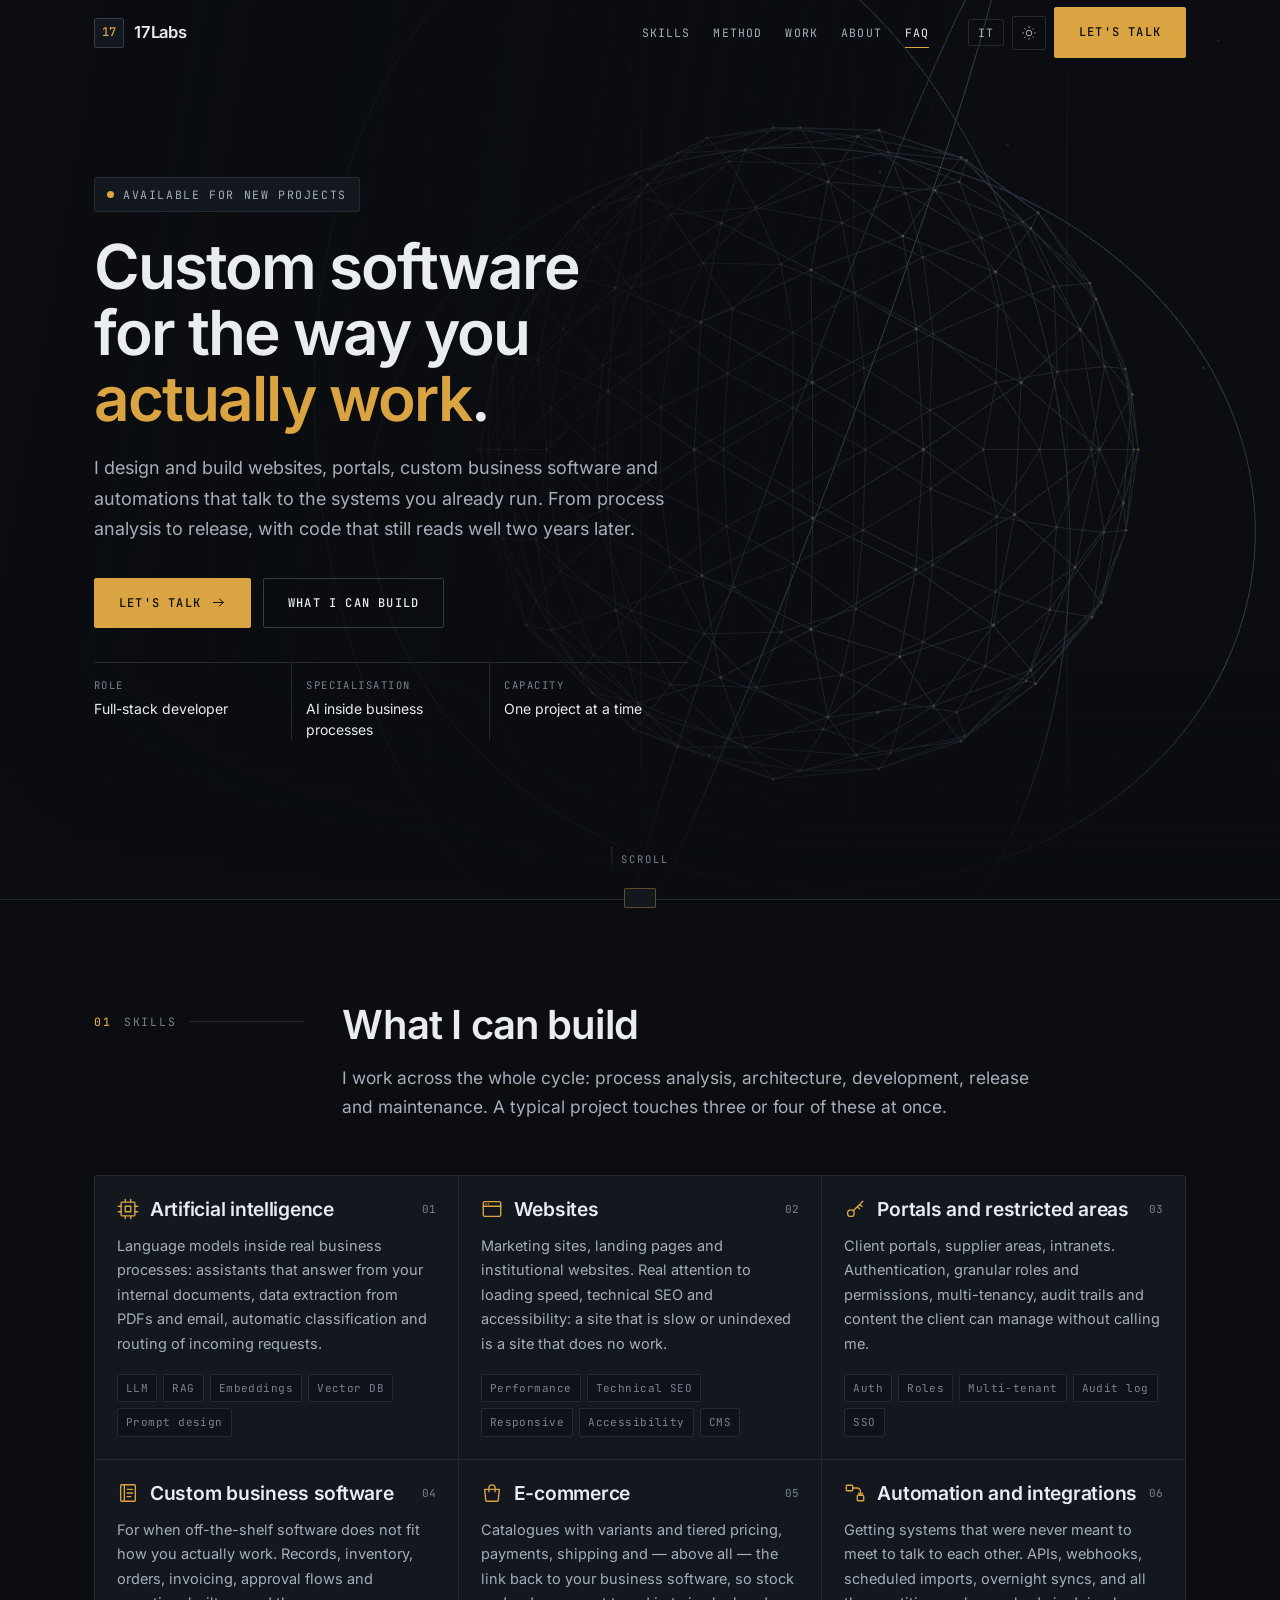
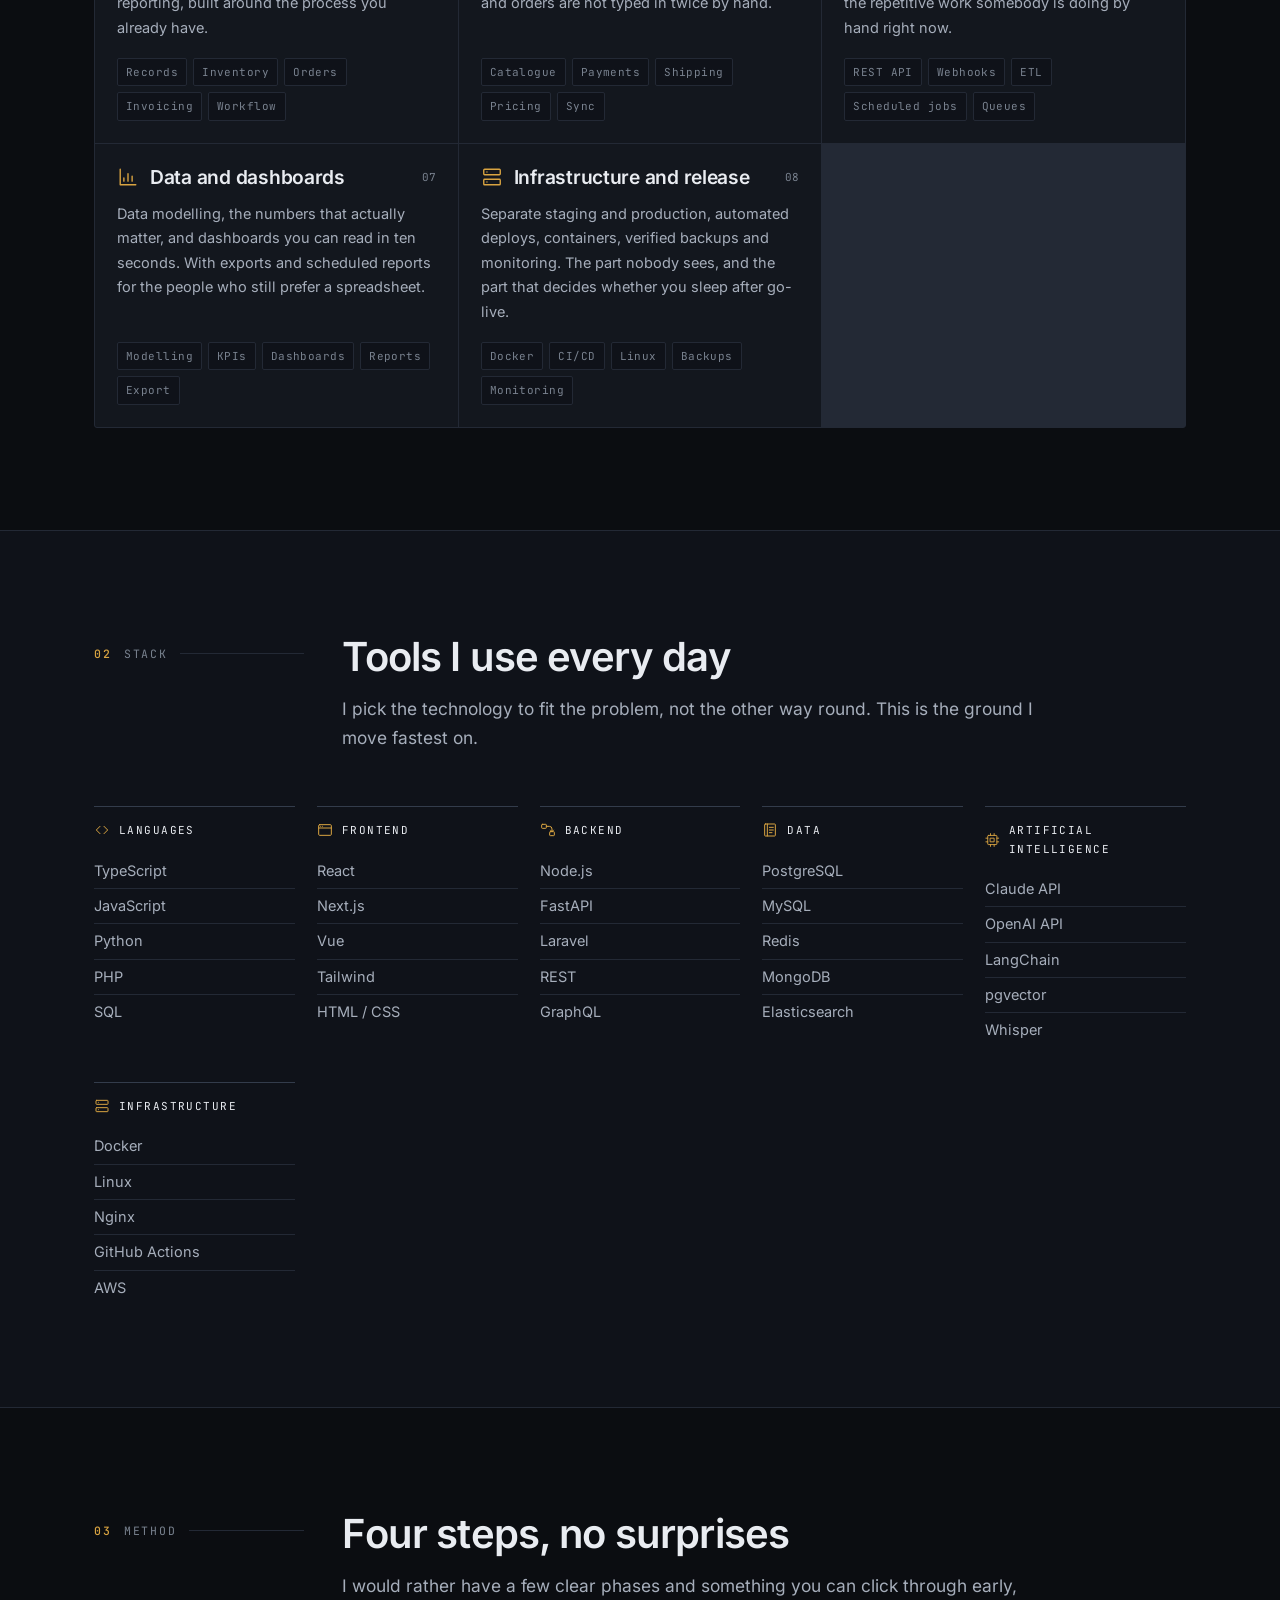
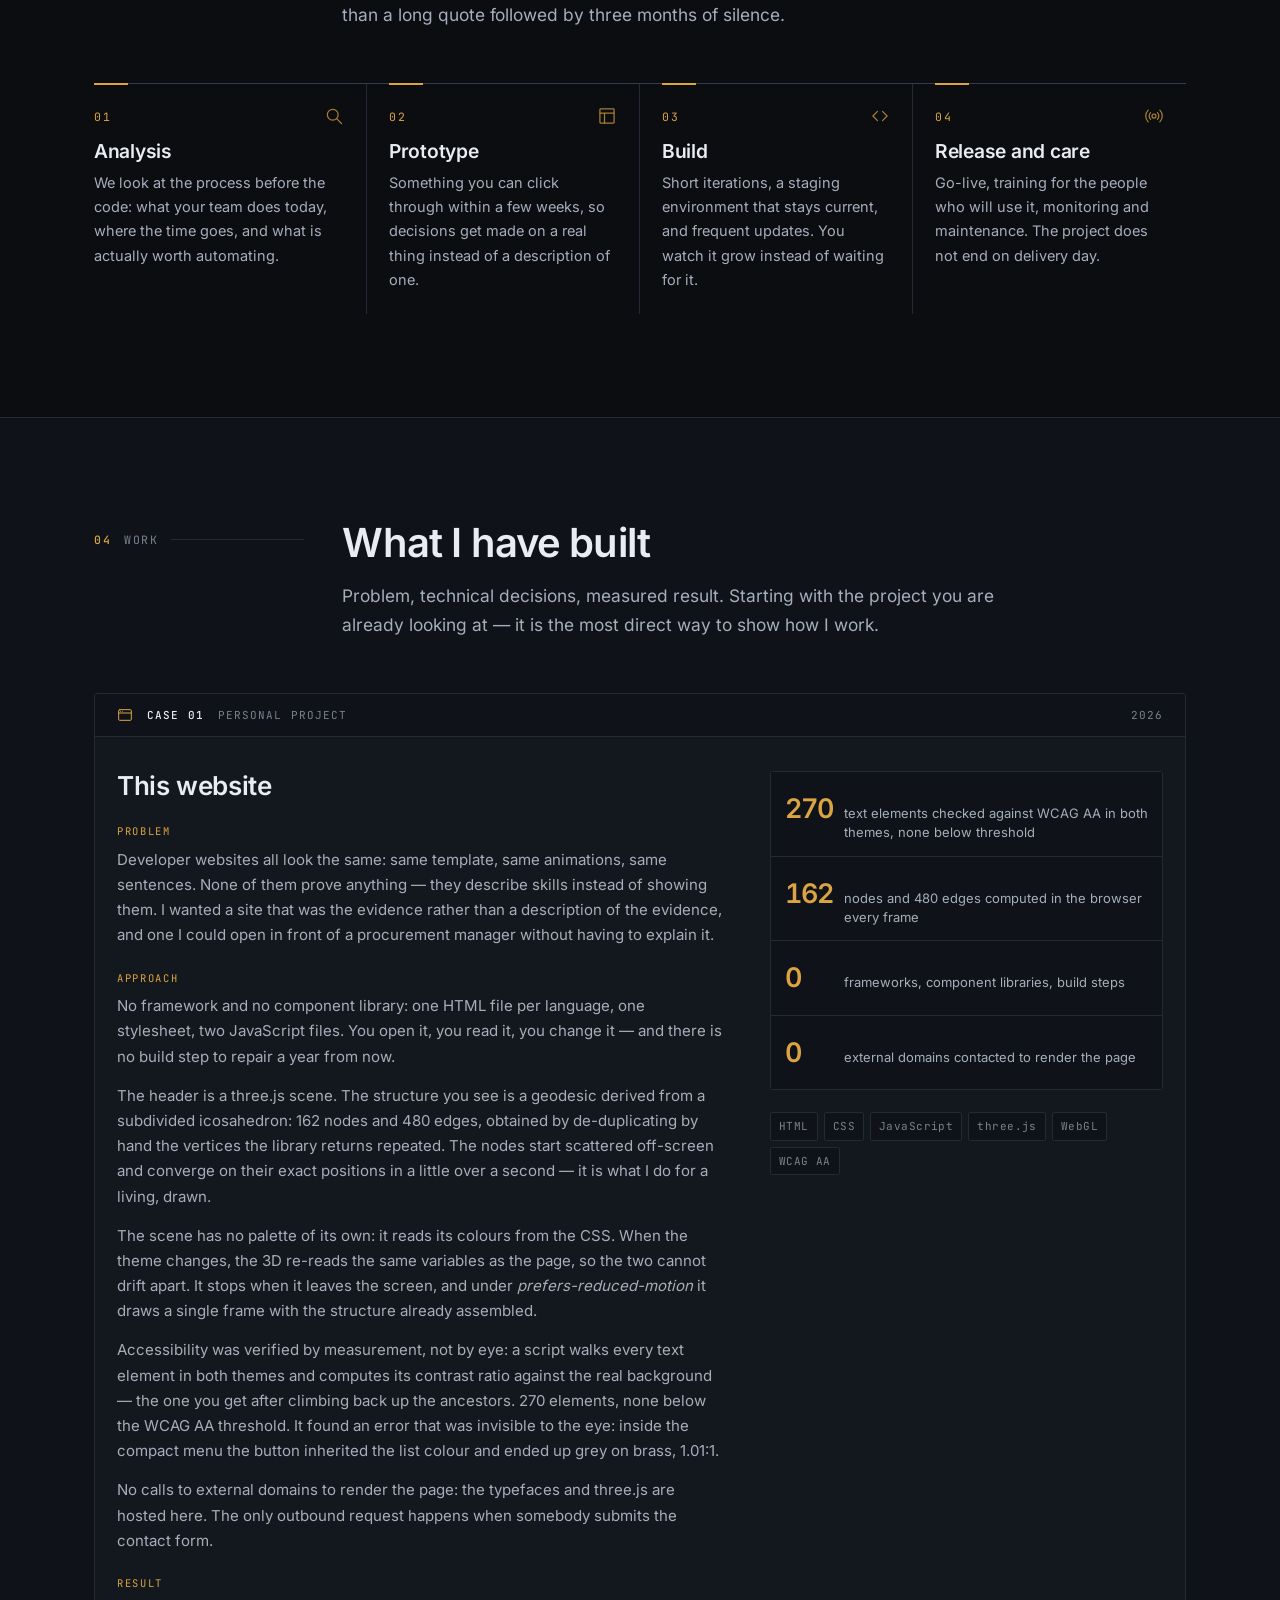
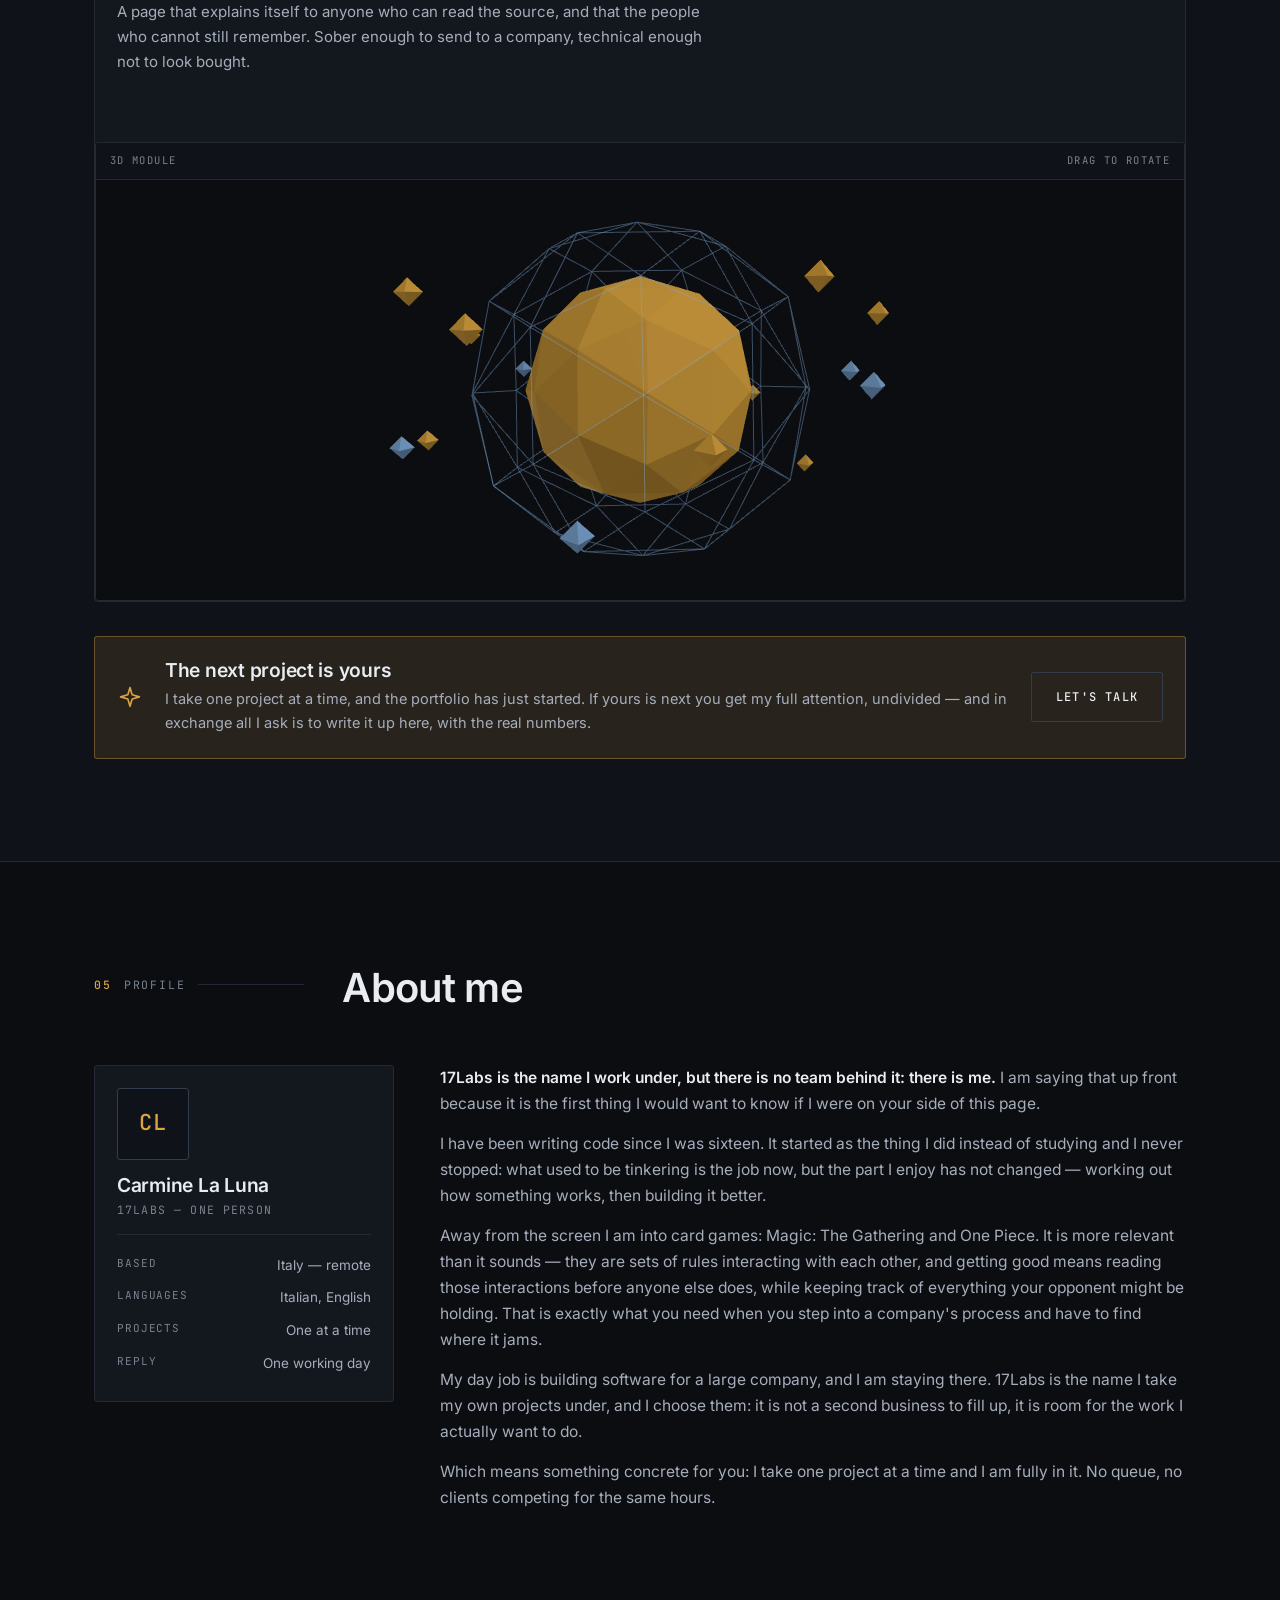
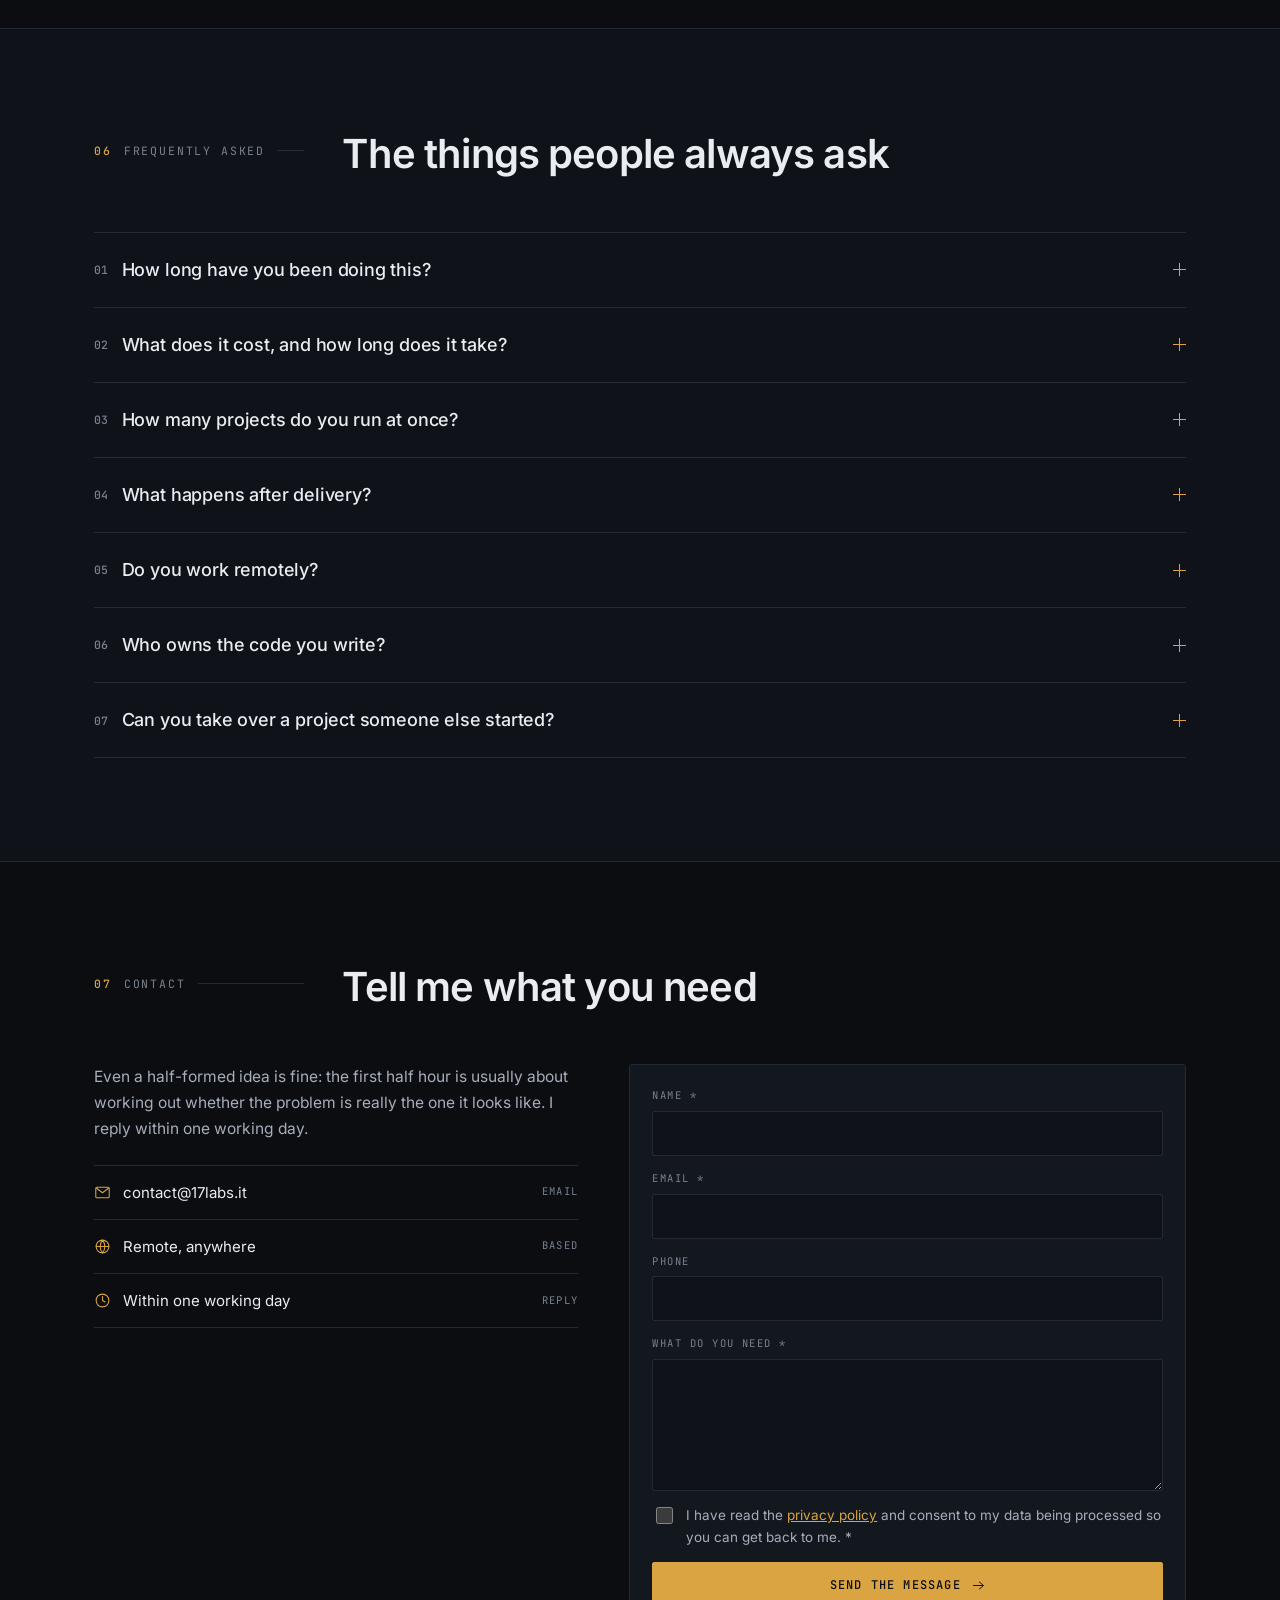
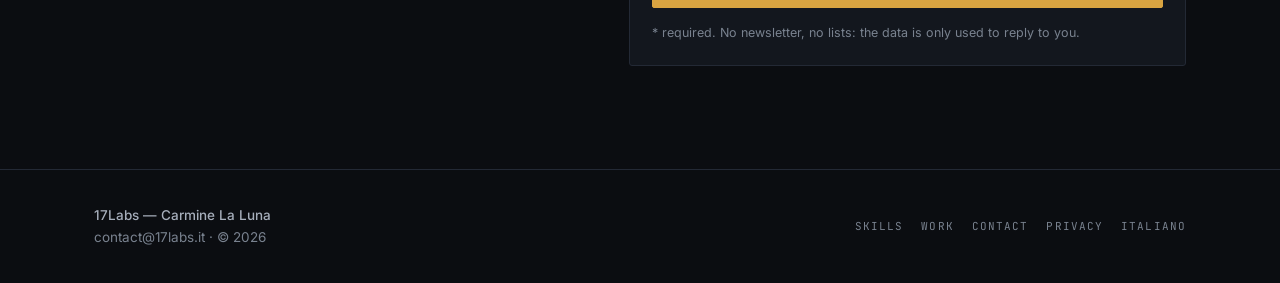
==== commit 7dd77a0e: "Versione V3: stesso contenuto, registro sobrio per le aziende Main resta la versione con la pixel ar" ====
--- a/en/index.html
+++ b/en/index.html
@@ -3,29 +3,35 @@
 <head>
 <meta charset="utf-8">
 <meta name="viewport" content="width=device-width,initial-scale=1,viewport-fit=cover">
-<title>17Labs — Software development and AI solutions</title>
-<meta name="description" content="Websites, portals, custom business software and AI-powered integrations. From process analysis to release.">
-<meta name="theme-color" content="#0a0a12" media="(prefers-color-scheme: dark)">
-<meta name="theme-color" content="#f1f1f3" media="(prefers-color-scheme: light)">
+<title>17Labs — Custom software for businesses | Carmine La Luna</title>
+<meta name="description" content="Websites, portals, custom business software and language-model integrations. From process analysis to release, with code that still reads well two years later.">
+<meta name="theme-color" content="#0b0d11" media="(prefers-color-scheme: dark)">
+<meta name="theme-color" content="#f3f1ec" media="(prefers-color-scheme: light)">
+
 <meta property="og:type" content="website">
 <meta property="og:site_name" content="17Labs">
-<meta property="og:title" content="17Labs — Software development and AI solutions">
-<meta property="og:description" content="Websites, portals, custom business software and AI-powered integrations. From process analysis to release.">
+<meta property="og:title" content="17Labs — Custom software for businesses">
+<meta property="og:description" content="Websites, portals, custom business software and language-model integrations. From process analysis to release.">
 <meta property="og:locale" content="en_GB">
 <meta property="og:locale:alternate" content="it_IT">
+<!-- og:image needs an absolute URL: relative paths work on no platform.
+     PLACEHOLDER: og.png is still the one from Master, redraw it for V3. -->
 <meta property="og:image" content="https://17labs.it/og.png">
 <meta property="og:image:width" content="1200">
 <meta property="og:image:height" content="630">
-<meta property="og:image:alt" content="17Labs — software development and AI solutions">
+<meta property="og:image:alt" content="17Labs — custom software development">
 <meta property="og:url" content="https://17labs.it/en/">
 <link rel="canonical" href="https://17labs.it/en/">
 <link rel="alternate" hreflang="it" href="https://17labs.it/">
 <link rel="alternate" hreflang="en" href="https://17labs.it/en/">
 <link rel="alternate" hreflang="x-default" href="https://17labs.it/">
+<meta name="twitter:card" content="summary_large_image">
+<meta name="twitter:title" content="17Labs — Custom software for businesses">
+<meta name="twitter:description" content="Websites, portals, custom business software and language-model integrations.">
 <meta name="twitter:image" content="https://17labs.it/og.png">
-<meta name="twitter:card" content="summary_large_image">
-<meta name="twitter:title" content="17Labs — Software development and AI solutions">
-<meta name="twitter:description" content="Websites, portals, custom business software and AI-powered integrations.">
+
+<!-- Person, not ProfessionalService: the latter declares a registered
+     business. Switch to ProfessionalService once the VAT number exists. -->
 <script type="application/ld+json">
 {
   "@context": "https://schema.org",
@@ -36,6 +42,7 @@
   "description": "I build websites, portals, custom business software and AI-powered integrations.",
   "url": "https://17labs.it/en/",
   "email": "contact@17labs.it",
+  "knowsLanguage": ["it", "en"],
   "knowsAbout": [
     "Custom software development",
     "Web development",
@@ -45,13 +52,22 @@
   ]
 }
 </script>
+
 <link rel="stylesheet" href="../assets/fonts.css">
-<link rel="icon" href="data:image/svg+xml,%3Csvg xmlns='http://www.w3.org/2000/svg' viewBox='0 0 16 16' shape-rendering='crispEdges'%3E%3Crect width='16' height='16' fill='%230a0a12'/%3E%3Crect x='3' y='3' width='10' height='10' fill='%23b98cf5'/%3E%3Crect x='4' y='4' width='8' height='8' fill='%234ec9f5'/%3E%3Crect x='6' y='6' width='4' height='4' fill='%23f2f2ff'/%3E%3C/svg%3E">
+<link rel="icon" href="data:image/svg+xml,%3Csvg xmlns='http://www.w3.org/2000/svg' viewBox='0 0 32 32'%3E%3Crect width='32' height='32' rx='3' fill='%230b0d11'/%3E%3Crect x='3.5' y='3.5' width='25' height='25' rx='1.5' fill='none' stroke='%23333c4b'/%3E%3Cg fill='%23d9a441'%3E%3Crect x='9' y='10' width='2.5' height='12'/%3E%3Crect x='9' y='10' width='6' height='2.5'/%3E%3Crect x='17' y='10' width='7' height='2.5'/%3E%3Crect x='19' y='12.5' width='2.5' height='9.5'/%3E%3C/g%3E%3C/svg%3E">
+
+<!-- Two things, before the first paint.
+     1. The saved theme, so there is no white flash.
+     2. The .js class: the scroll reveals stay hidden only when there is
+        JavaScript to reveal them. Without this line a browser with JS
+        turned off would show an empty page. -->
 <script>
   (function () {
+    var d = document.documentElement;
+    d.classList.add('js');
     try {
-      var t = localStorage.getItem('dev-theme');
-      if (t === 'light' || t === 'dark') document.documentElement.setAttribute('data-theme', t);
+      var t = localStorage.getItem('v3-theme');
+      if (t === 'light' || t === 'dark') d.setAttribute('data-theme', t);
     } catch (e) {}
   })();
 </script>
@@ -59,189 +75,233 @@
 </head>
 <body>
 
-<a class="skip px" href="#top">SKIP TO CONTENT</a>
-<div class="crt" aria-hidden="true"></div>
-
-<div class="boot" id="boot" hidden>
-  <pixel-icon sprite="chip" aria-hidden="true"></pixel-icon>
-  <p class="boot__name px">17LABS</p>
-  <p class="boot__line" id="boot-line"></p>
-  <p class="boot__press px blink">PRESS ANY KEY</p>
-</div>
+<a class="skip" href="#top">Skip to content</a>
+<div class="gridlines" aria-hidden="true"></div>
+<div class="readout" id="readout" role="status" aria-live="polite"></div>
+
+<!-- ============================================================
+     Icons: an inline symbol sheet, drawn as strokes on a 24 grid.
+     No library, no extra request, and they inherit the text colour
+     in both themes.
+     ============================================================ -->
+<svg width="0" height="0" style="position:absolute" aria-hidden="true" focusable="false">
+  <defs>
+    <symbol id="i-chip" viewBox="0 0 24 24"><rect x="4.5" y="4.5" width="15" height="15" rx="1"/><rect x="9" y="9" width="6" height="6"/><path d="M9 1.5V4.5M15 1.5V4.5M9 19.5v3M15 19.5v3M1.5 9h3M1.5 15h3M19.5 9h3M19.5 15h3"/></symbol>
+    <symbol id="i-browser" viewBox="0 0 24 24"><rect x="2.5" y="4" width="19" height="16" rx="1.5"/><path d="M2.5 9h19M5.5 6.5h.01M8 6.5h.01"/></symbol>
+    <symbol id="i-key" viewBox="0 0 24 24"><circle cx="7.5" cy="16.5" r="3.6"/><path d="M10.1 13.9 20.5 3.5M17.2 6.8l2.6 2.6M14.6 9.4l2.3 2.3"/></symbol>
+    <symbol id="i-ledger" viewBox="0 0 24 24"><rect x="4" y="3" width="16" height="18" rx="1"/><path d="M8 3v18M11 8h6M11 12h6M11 16h4"/></symbol>
+    <symbol id="i-bag" viewBox="0 0 24 24"><path d="M4 8h16l-1.2 12.1a1 1 0 0 1-1 .9H6.2a1 1 0 0 1-1-.9L4 8Z"/><path d="M8.6 10.5V6.6a3.4 3.4 0 0 1 6.8 0v3.9"/></symbol>
+    <symbol id="i-flow" viewBox="0 0 24 24"><rect x="2.5" y="3.5" width="7" height="6" rx="1"/><rect x="14.5" y="14.5" width="7" height="6" rx="1"/><path d="M9.5 6.5h4.5a4 4 0 0 1 4 4v4"/><path d="M15.8 12.2 18 14.4l2.2-2.2"/></symbol>
+    <symbol id="i-chart" viewBox="0 0 24 24"><path d="M3.5 3.5v17h17"/><path d="M7.5 16.5v-3.5M12 16.5v-8M16.5 16.5v-5.5"/></symbol>
+    <symbol id="i-server" viewBox="0 0 24 24"><rect x="3" y="3.5" width="18" height="6" rx="1"/><rect x="3" y="14.5" width="18" height="6" rx="1"/><path d="M6.5 6.5h.01M6.5 17.5h.01"/></symbol>
+    <symbol id="i-search" viewBox="0 0 24 24"><circle cx="10.5" cy="10.5" r="6.5"/><path d="M15.4 15.4 21 21"/></symbol>
+    <symbol id="i-draft" viewBox="0 0 24 24"><rect x="3.5" y="3.5" width="17" height="17" rx="1"/><path d="M3.5 8.5h17M9 8.5v12"/></symbol>
+    <symbol id="i-code" viewBox="0 0 24 24"><path d="M9 6.5 3.5 12 9 17.5M15 6.5 20.5 12 15 17.5"/></symbol>
+    <symbol id="i-live" viewBox="0 0 24 24"><circle cx="12" cy="12" r="2.4"/><path d="M7.9 7.9a5.8 5.8 0 0 0 0 8.2M16.1 7.9a5.8 5.8 0 0 1 0 8.2M5 5a9.9 9.9 0 0 0 0 14M19 5a9.9 9.9 0 0 1 0 14"/></symbol>
+    <symbol id="i-mail" viewBox="0 0 24 24"><rect x="2.5" y="4.5" width="19" height="15" rx="1.5"/><path d="m3.6 6 8.4 6.4L20.4 6"/></symbol>
+    <symbol id="i-globe" viewBox="0 0 24 24"><circle cx="12" cy="12" r="9"/><path d="M3 12h18M12 3a14 14 0 0 1 0 18 14 14 0 0 1 0-18Z"/></symbol>
+    <symbol id="i-clock" viewBox="0 0 24 24"><circle cx="12" cy="12" r="9"/><path d="M12 6.5V12l3.6 2.1"/></symbol>
+    <symbol id="i-spark" viewBox="0 0 24 24"><path d="M12 3.2 14 9.9l6.7 2-6.7 2-2 6.7-2-6.7-6.7-2 6.7-2Z"/></symbol>
+    <symbol id="i-arrow" viewBox="0 0 24 24"><path d="M4 12h15M13.5 6.5 20 12l-6.5 5.5"/></symbol>
+    <symbol id="i-sun" viewBox="0 0 24 24"><circle cx="12" cy="12" r="4.2"/><path d="M12 2v2.4M12 19.6V22M2 12h2.4M19.6 12H22M4.9 4.9l1.7 1.7M17.4 17.4l1.7 1.7M19.1 4.9l-1.7 1.7M6.6 17.4l-1.7 1.7"/></symbol>
+    <symbol id="i-moon" viewBox="0 0 24 24"><path d="M20.5 14.6A8.6 8.6 0 0 1 9.4 3.5a8.6 8.6 0 1 0 11.1 11.1Z"/></symbol>
+    <symbol id="i-menu" viewBox="0 0 24 24"><path d="M3.5 7h17M3.5 12h17M3.5 17h17"/></symbol>
+  </defs>
+</svg>
 
 <noscript>
-  <p style="padding:80px 20px 20px;max-width:60ch;margin:0 auto;line-height:1.7">
-    This page uses JavaScript for animation and the menu, but all the content
-    (skills, stack, method, contact) is readable below.
+  <p style="padding:90px 20px 20px;max-width:62ch;margin:0 auto;line-height:1.7">
+    This page uses JavaScript for the header animation and the compact menu, but
+    all of the content — skills, stack, method, work, contact — is readable below
+    without it.
   </p>
 </noscript>
 
-<div class="toast" id="toast" role="status" aria-live="polite">
-  <pixel-icon sprite="trophy" aria-hidden="true"></pixel-icon>
-  <span class="toast__txt">
-    <span class="toast__k">TROPHY UNLOCKED</span>
-    <span class="toast__n" id="toast-name"></span>
-  </span>
-</div>
-
-<!-- ============================ NAV ============================ -->
+<!-- ============================ NAVIGATION ============================ -->
 <header class="nav" id="nav">
   <div class="wrap nav__inner">
-    <a class="brand px" href="#top">
-      <span class="brand__mark"><pixel-icon sprite="chip" style="--px-size:22px"></pixel-icon></span>
+    <a class="brand" href="#top">
+      <span class="brand__mark" aria-hidden="true">17</span>
       17Labs
     </a>
-    <nav class="nav__links px">
-      <a href="#work">WORK</a>
-      <a href="#skills">SKILLS</a>
-      <a href="#method">METHOD</a>
-      <a href="#about">ABOUT</a>
+
+    <nav class="nav__links" aria-label="Sections">
+      <a href="#skills">Skills</a>
+      <a href="#method">Method</a>
+      <a href="#work">Work</a>
+      <a href="#about">About</a>
       <a href="#faq">FAQ</a>
     </nav>
+
     <div class="nav__end">
-      <a class="lang px" href="../" hreflang="it" lang="it">IT</a>
-      <button class="icon-btn" id="theme-toggle" type="button" aria-label="Toggle light/dark theme">
-        <svg class="icon-sun" viewBox="0 0 16 16" shape-rendering="crispEdges" fill="currentColor"><path d="M7 1h2v2H7zM7 13h2v2H7zM1 7h2v2H1zM13 7h2v2h-2zM3 3h2v2H3zM11 3h2v2h-2zM3 11h2v2H3zM11 11h2v2h-2zM6 5h4v1H6zM5 6h6v4H5zM6 10h4v1H6z"/></svg>
-        <svg class="icon-moon" viewBox="0 0 16 16" shape-rendering="crispEdges" fill="currentColor"><path d="M5 2h6v1H5zM4 3h5v1H4zM3 4h4v1H3zM3 5h3v1H3zM2 6h4v1H2zM2 7h4v1H2zM2 8h4v1H2zM2 9h4v1H2zM3 10h3v1H3zM3 11h4v1H3zM4 12h5v1H4zM5 13h6v1H5z"/></svg>
+      <a class="lang" href="../" hreflang="it" lang="it">IT</a>
+      <button class="iconbtn" id="theme-toggle" type="button" aria-label="Switch between light and dark theme">
+        <svg class="i-sun" aria-hidden="true"><use href="#i-sun"></use></svg>
+        <svg class="i-moon" aria-hidden="true"><use href="#i-moon"></use></svg>
       </button>
-      <a class="btn btn--primary" href="#contact">GET IN TOUCH</a>
-      <button class="icon-btn nav__burger" id="nav-toggle" type="button"
-              aria-expanded="false" aria-controls="nav-menu" aria-label="Open menu">
-        <svg viewBox="0 0 16 16" shape-rendering="crispEdges" fill="currentColor" aria-hidden="true"><path d="M2 3h12v2H2zM2 7h12v2H2zM2 11h12v2H2z"/></svg>
+      <a class="btn btn--primary" href="#contact">Let's talk</a>
+      <button class="iconbtn nav__burger" id="nav-toggle" type="button"
+              aria-expanded="false" aria-controls="nav-menu" aria-label="Open the menu">
+        <svg aria-hidden="true"><use href="#i-menu"></use></svg>
       </button>
     </div>
   </div>
 
-  <nav class="nav__menu" id="nav-menu" hidden aria-label="Main menu">
-    <a href="#work">WORK</a>
-    <a href="#skills">SKILLS</a>
-    <a href="#method">METHOD</a>
-    <a href="#about">ABOUT</a>
-    <a href="#stack">STACK</a>
+  <nav class="nav__panel" id="nav-menu" hidden aria-label="Main menu">
+    <a href="#skills">Skills</a>
+    <a href="#stack">Stack</a>
+    <a href="#method">Method</a>
+    <a href="#work">Work</a>
+    <a href="#about">About</a>
     <a href="#faq">FAQ</a>
-    <a href="#arcade">ARCADE</a>
-    <a class="btn btn--primary btn--lg" href="#contact">GET IN TOUCH</a>
+    <a class="btn btn--primary" href="#contact">Let's talk</a>
   </nav>
 </header>
 
+<main id="top">
+
 <!-- ============================ HERO ============================ -->
-<main id="top">
 <section class="hero">
   <div class="hero__gl" id="hero-gl" aria-hidden="true"></div>
-  <div class="hero__intro">
-    <p class="hero__kicker px"><i class="blink"></i>AVAILABLE FOR NEW PROJECTS</p>
-    <h1>17Labs</h1>
-    <p class="hero__class">&gt; class: full-stack developer<br>&gt; specialisation: AI solutions</p>
-    <p class="hero__body">
-      I design and build websites, portals, custom business software and automations
-      that talk to the systems you already run. From process analysis to release,
-      with code that still reads well two years later.
-    </p>
-    <div class="hero__cta">
-      <a class="btn btn--primary btn--lg" href="#contact">PRESS START</a>
-      <a class="btn btn--lg" href="#skills">INVENTORY</a>
-    </div>
-  </div>
-
-  <div class="hero__stage">
-    <div class="marquee" id="marquee">
-      <div class="marquee__track" id="track"><!-- generated in JS --></div>
-    </div>
-  </div>
-
-  <p class="scroll-hint px"><i></i> SCROLL</p>
+  <div class="hero__veil" aria-hidden="true"></div>
+
+  <div class="wrap hero__inner">
+    <div class="hero__grid">
+      <div>
+        <p class="status"><i aria-hidden="true"></i>Available for new projects</p>
+
+        <h1>Custom software for the way you <em>actually work</em>.</h1>
+
+        <p class="hero__body">
+          I design and build websites, portals, custom business software and automations
+          that talk to the systems you already run. From process analysis to release, with
+          code that still reads well two years later.
+        </p>
+
+        <div class="hero__cta">
+          <a class="btn btn--primary btn--lg" href="#contact">
+            Let's talk
+            <svg class="ico" aria-hidden="true"><use href="#i-arrow"></use></svg>
+          </a>
+          <a class="btn btn--ghost" href="#skills">What I can build</a>
+        </div>
+
+        <!-- The same information that would elsewhere be a bullet list,
+             laid out as a spec sheet: it is the register of the whole site. -->
+        <dl class="specs">
+          <div>
+            <dt>Role</dt>
+            <dd>Full-stack developer</dd>
+          </div>
+          <div>
+            <dt>Specialisation</dt>
+            <dd>AI inside business processes</dd>
+          </div>
+          <div>
+            <dt>Capacity</dt>
+            <dd>One project at a time</dd>
+          </div>
+        </dl>
+      </div>
+      <div aria-hidden="true"></div>
+    </div>
+  </div>
+
+  <a class="hero__scroll" href="#skills"><i aria-hidden="true"></i>Scroll</a>
 </section>
 
 <!-- ============================ SKILLS ============================ -->
-<section class="section section--alt" id="skills">
+<section class="section" id="skills">
   <div class="wrap">
-    <div class="section__head">
-      <p class="eyebrow px"><i></i>INVENTORY</p>
-      <h2>What I can build</h2>
-      <p class="section__lede">
-        I work across the whole cycle: process analysis, architecture, development, release
-        and maintenance. A typical project touches three or four of these at once.
-      </p>
-    </div>
-
-    <div class="skills">
-      <article class="skill">
-        <div class="skill__top">
-          <pixel-icon sprite="chip" aria-hidden="true"></pixel-icon>
-          <h3>Artificial<br>intelligence</h3>
+    <div class="sec__head reveal">
+      <p class="eyebrow"><b>01</b>Skills</p>
+      <div>
+        <h2>What I can build</h2>
+        <p class="lede">
+          I work across the whole cycle: process analysis, architecture, development,
+          release and maintenance. A typical project touches three or four of these at once.
+        </p>
+      </div>
+    </div>
+
+    <div class="cards reveal">
+      <article class="card">
+        <div class="card__top">
+          <svg class="ico" aria-hidden="true"><use href="#i-chip"></use></svg>
+          <h3>Artificial intelligence</h3>
+          <span class="card__n">01</span>
         </div>
         <p>Language models inside real business processes: assistants that answer from your internal documents, data extraction from PDFs and email, automatic classification and routing of incoming requests.</p>
-        <div class="xp" data-level="9"><span class="xp__label px">LV</span><span class="xp__bar"></span></div>
         <ul class="tags"><li>LLM</li><li>RAG</li><li>Embeddings</li><li>Vector DB</li><li>Prompt design</li></ul>
       </article>
 
-      <article class="skill">
-        <div class="skill__top">
-          <pixel-icon sprite="browser" aria-hidden="true"></pixel-icon>
+      <article class="card">
+        <div class="card__top">
+          <svg class="ico" aria-hidden="true"><use href="#i-browser"></use></svg>
           <h3>Websites</h3>
+          <span class="card__n">02</span>
         </div>
         <p>Marketing sites, landing pages and institutional websites. Real attention to loading speed, technical SEO and accessibility: a site that is slow or unindexed is a site that does no work.</p>
-        <div class="xp" data-level="9"><span class="xp__label px">LV</span><span class="xp__bar"></span></div>
         <ul class="tags"><li>Performance</li><li>Technical SEO</li><li>Responsive</li><li>Accessibility</li><li>CMS</li></ul>
       </article>
 
-      <article class="skill">
-        <div class="skill__top">
-          <pixel-icon sprite="key" aria-hidden="true"></pixel-icon>
-          <h3>Portals and<br>restricted areas</h3>
+      <article class="card">
+        <div class="card__top">
+          <svg class="ico" aria-hidden="true"><use href="#i-key"></use></svg>
+          <h3>Portals and restricted areas</h3>
+          <span class="card__n">03</span>
         </div>
         <p>Client portals, supplier areas, intranets. Authentication, granular roles and permissions, multi-tenancy, audit trails and content the client can manage without calling me.</p>
-        <div class="xp" data-level="8"><span class="xp__label px">LV</span><span class="xp__bar"></span></div>
         <ul class="tags"><li>Auth</li><li>Roles</li><li>Multi-tenant</li><li>Audit log</li><li>SSO</li></ul>
       </article>
 
-      <article class="skill">
-        <div class="skill__top">
-          <pixel-icon sprite="ledger" aria-hidden="true"></pixel-icon>
-          <h3>Custom business<br>software</h3>
+      <article class="card">
+        <div class="card__top">
+          <svg class="ico" aria-hidden="true"><use href="#i-ledger"></use></svg>
+          <h3>Custom business software</h3>
+          <span class="card__n">04</span>
         </div>
         <p>For when off-the-shelf software does not fit how you actually work. Records, inventory, orders, invoicing, approval flows and reporting, built around the process you already have.</p>
-        <div class="xp" data-level="9"><span class="xp__label px">LV</span><span class="xp__bar"></span></div>
         <ul class="tags"><li>Records</li><li>Inventory</li><li>Orders</li><li>Invoicing</li><li>Workflow</li></ul>
       </article>
 
-      <article class="skill">
-        <div class="skill__top">
-          <pixel-icon sprite="bag" aria-hidden="true"></pixel-icon>
+      <article class="card">
+        <div class="card__top">
+          <svg class="ico" aria-hidden="true"><use href="#i-bag"></use></svg>
           <h3>E-commerce</h3>
+          <span class="card__n">05</span>
         </div>
         <p>Catalogues with variants and tiered pricing, payments, shipping and — above all — the link back to your business software, so stock and orders are not typed in twice by hand.</p>
-        <div class="xp" data-level="7"><span class="xp__label px">LV</span><span class="xp__bar"></span></div>
         <ul class="tags"><li>Catalogue</li><li>Payments</li><li>Shipping</li><li>Pricing</li><li>Sync</li></ul>
       </article>
 
-      <article class="skill">
-        <div class="skill__top">
-          <pixel-icon sprite="robot" aria-hidden="true"></pixel-icon>
-          <h3>Automation and<br>integrations</h3>
+      <article class="card">
+        <div class="card__top">
+          <svg class="ico" aria-hidden="true"><use href="#i-flow"></use></svg>
+          <h3>Automation and integrations</h3>
+          <span class="card__n">06</span>
         </div>
         <p>Getting systems that were never meant to meet to talk to each other. APIs, webhooks, scheduled imports, overnight syncs, and all the repetitive work somebody is doing by hand right now.</p>
-        <div class="xp" data-level="8"><span class="xp__label px">LV</span><span class="xp__bar"></span></div>
         <ul class="tags"><li>REST API</li><li>Webhooks</li><li>ETL</li><li>Scheduled jobs</li><li>Queues</li></ul>
       </article>
 
-      <article class="skill">
-        <div class="skill__top">
-          <pixel-icon sprite="chart" aria-hidden="true"></pixel-icon>
-          <h3>Data and<br>dashboards</h3>
+      <article class="card">
+        <div class="card__top">
+          <svg class="ico" aria-hidden="true"><use href="#i-chart"></use></svg>
+          <h3>Data and dashboards</h3>
+          <span class="card__n">07</span>
         </div>
         <p>Data modelling, the numbers that actually matter, and dashboards you can read in ten seconds. With exports and scheduled reports for the people who still prefer a spreadsheet.</p>
-        <div class="xp" data-level="7"><span class="xp__label px">LV</span><span class="xp__bar"></span></div>
         <ul class="tags"><li>Modelling</li><li>KPIs</li><li>Dashboards</li><li>Reports</li><li>Export</li></ul>
       </article>
 
-      <article class="skill">
-        <div class="skill__top">
-          <pixel-icon sprite="server" aria-hidden="true"></pixel-icon>
-          <h3>Infrastructure<br>and release</h3>
+      <article class="card">
+        <div class="card__top">
+          <svg class="ico" aria-hidden="true"><use href="#i-server"></use></svg>
+          <h3>Infrastructure and release</h3>
+          <span class="card__n">08</span>
         </div>
         <p>Separate staging and production, automated deploys, containers, verified backups and monitoring. The part nobody sees, and the part that decides whether you sleep after go-live.</p>
-        <div class="xp" data-level="7"><span class="xp__label px">LV</span><span class="xp__bar"></span></div>
         <ul class="tags"><li>Docker</li><li>CI/CD</li><li>Linux</li><li>Backups</li><li>Monitoring</li></ul>
       </article>
     </div>
@@ -249,75 +309,92 @@
 </section>
 
 <!-- ============================ STACK ============================ -->
-<section class="section" id="stack">
+<section class="section section--alt" id="stack">
   <div class="wrap">
-    <div class="section__head">
-      <p class="eyebrow px"><i></i>EQUIPMENT</p>
-      <h2>Tools I use every day</h2>
-      <p class="section__lede">
-        I pick the technology to fit the problem, not the other way round. This is the ground I move fastest on.
-      </p>
-    </div>
-
-    <div class="stack">
-      <div>
-        <p class="stack__title"><pixel-icon sprite="terminal" aria-hidden="true"></pixel-icon>LANGUAGES</p>
-        <ul class="stack__list"><li>TypeScript</li><li>JavaScript</li><li>Python</li><li>PHP</li><li>SQL</li></ul>
-      </div>
-      <div>
-        <p class="stack__title"><pixel-icon sprite="browser" aria-hidden="true"></pixel-icon>FRONTEND</p>
-        <ul class="stack__list"><li>React</li><li>Next.js</li><li>Vue</li><li>Tailwind</li><li>HTML / CSS</li></ul>
-      </div>
-      <div>
-        <p class="stack__title"><pixel-icon sprite="code" aria-hidden="true"></pixel-icon>BACKEND</p>
-        <ul class="stack__list"><li>Node.js</li><li>FastAPI</li><li>Laravel</li><li>REST</li><li>GraphQL</li></ul>
-      </div>
-      <div>
-        <p class="stack__title"><pixel-icon sprite="db" aria-hidden="true"></pixel-icon>DATA</p>
-        <ul class="stack__list"><li>PostgreSQL</li><li>MySQL</li><li>Redis</li><li>MongoDB</li><li>Elasticsearch</li></ul>
-      </div>
-      <div>
-        <p class="stack__title"><pixel-icon sprite="chip" aria-hidden="true"></pixel-icon>ARTIFICIAL INTELLIGENCE</p>
-        <ul class="stack__list"><li>Claude API</li><li>OpenAI API</li><li>LangChain</li><li>pgvector</li><li>Whisper</li></ul>
-      </div>
-      <div>
-        <p class="stack__title"><pixel-icon sprite="server" aria-hidden="true"></pixel-icon>INFRASTRUCTURE</p>
-        <ul class="stack__list"><li>Docker</li><li>Linux</li><li>Nginx</li><li>GitHub Actions</li><li>AWS</li></ul>
+    <div class="sec__head reveal">
+      <p class="eyebrow"><b>02</b>Stack</p>
+      <div>
+        <h2>Tools I use every day</h2>
+        <p class="lede">
+          I pick the technology to fit the problem, not the other way round. This is the
+          ground I move fastest on.
+        </p>
+      </div>
+    </div>
+
+    <div class="stack reveal">
+      <div class="stack__col">
+        <p class="stack__title"><svg class="ico" aria-hidden="true"><use href="#i-code"></use></svg>Languages</p>
+        <ul><li>TypeScript</li><li>JavaScript</li><li>Python</li><li>PHP</li><li>SQL</li></ul>
+      </div>
+      <div class="stack__col">
+        <p class="stack__title"><svg class="ico" aria-hidden="true"><use href="#i-browser"></use></svg>Frontend</p>
+        <ul><li>React</li><li>Next.js</li><li>Vue</li><li>Tailwind</li><li>HTML / CSS</li></ul>
+      </div>
+      <div class="stack__col">
+        <p class="stack__title"><svg class="ico" aria-hidden="true"><use href="#i-flow"></use></svg>Backend</p>
+        <ul><li>Node.js</li><li>FastAPI</li><li>Laravel</li><li>REST</li><li>GraphQL</li></ul>
+      </div>
+      <div class="stack__col">
+        <p class="stack__title"><svg class="ico" aria-hidden="true"><use href="#i-ledger"></use></svg>Data</p>
+        <ul><li>PostgreSQL</li><li>MySQL</li><li>Redis</li><li>MongoDB</li><li>Elasticsearch</li></ul>
+      </div>
+      <div class="stack__col">
+        <p class="stack__title"><svg class="ico" aria-hidden="true"><use href="#i-chip"></use></svg>Artificial intelligence</p>
+        <ul><li>Claude API</li><li>OpenAI API</li><li>LangChain</li><li>pgvector</li><li>Whisper</li></ul>
+      </div>
+      <div class="stack__col">
+        <p class="stack__title"><svg class="ico" aria-hidden="true"><use href="#i-server"></use></svg>Infrastructure</p>
+        <ul><li>Docker</li><li>Linux</li><li>Nginx</li><li>GitHub Actions</li><li>AWS</li></ul>
       </div>
     </div>
   </div>
 </section>
 
 <!-- ============================ METHOD ============================ -->
-<section class="section section--alt" id="method">
+<section class="section" id="method">
   <div class="wrap">
-    <div class="section__head">
-      <p class="eyebrow px"><i></i>QUEST LOG</p>
-      <h2>Four steps, no surprises</h2>
-      <p class="section__lede">
-        I would rather have a few clear phases and something you can click through early,
-        than a long quote followed by three months of silence.
-      </p>
-    </div>
-
-    <div class="steps">
+    <div class="sec__head reveal">
+      <p class="eyebrow"><b>03</b>Method</p>
+      <div>
+        <h2>Four steps, no surprises</h2>
+        <p class="lede">
+          I would rather have a few clear phases and something you can click through early,
+          than a long quote followed by three months of silence.
+        </p>
+      </div>
+    </div>
+
+    <div class="steps reveal">
       <article class="step">
-        <div class="step__top"><span class="step__n">01</span><pixel-icon sprite="magnifier" aria-hidden="true"></pixel-icon></div>
+        <div class="step__top">
+          <span class="step__n">01</span>
+          <svg class="ico" aria-hidden="true"><use href="#i-search"></use></svg>
+        </div>
         <h3>Analysis</h3>
         <p>We look at the process before the code: what your team does today, where the time goes, and what is actually worth automating.</p>
       </article>
       <article class="step">
-        <div class="step__top"><span class="step__n">02</span><pixel-icon sprite="blueprint" aria-hidden="true"></pixel-icon></div>
+        <div class="step__top">
+          <span class="step__n">02</span>
+          <svg class="ico" aria-hidden="true"><use href="#i-draft"></use></svg>
+        </div>
         <h3>Prototype</h3>
         <p>Something you can click through within a few weeks, so decisions get made on a real thing instead of a description of one.</p>
       </article>
       <article class="step">
-        <div class="step__top"><span class="step__n">03</span><pixel-icon sprite="code" aria-hidden="true"></pixel-icon></div>
+        <div class="step__top">
+          <span class="step__n">03</span>
+          <svg class="ico" aria-hidden="true"><use href="#i-code"></use></svg>
+        </div>
         <h3>Build</h3>
         <p>Short iterations, a staging environment that stays current, and frequent updates. You watch it grow instead of waiting for it.</p>
       </article>
       <article class="step">
-        <div class="step__top"><span class="step__n">04</span><pixel-icon sprite="rocket" aria-hidden="true"></pixel-icon></div>
+        <div class="step__top">
+          <span class="step__n">04</span>
+          <svg class="ico" aria-hidden="true"><use href="#i-live"></use></svg>
+        </div>
         <h3>Release and care</h3>
         <p>Go-live, training for the people who will use it, monitoring and maintenance. The project does not end on delivery day.</p>
       </article>
@@ -325,111 +402,158 @@
   </div>
 </section>
 
-<!-- ============================ WORK ============================ -->
-<section class="section" id="work">
+<!-- ============================ WORK ============================
+     CASE 01 is real and checkable: it describes this website, and
+     every number quoted can be verified by opening the source.
+     Further cases are added by duplicating <article class="case">,
+     one per real project. Better one documented well than three vague.
+================================================================= -->
+<section class="section section--alt" id="work">
   <div class="wrap">
-    <div class="section__head">
-      <p class="eyebrow px"><i></i>WORK</p>
-      <h2>What I have built</h2>
-      <p class="section__lede">
-        Problem, technical decisions, measured result. Starting with the project you are
-        already looking at — it is the most direct way to show how I work.
-      </p>
-    </div>
-
-    <div class="cases">
-      <article class="case">
-        <div class="case__bar">
-          <pixel-icon sprite="browser" aria-hidden="true"></pixel-icon>
-          <span class="case__id">QUEST 01</span>
-          <span>PERSONAL PROJECT</span>
-          <span class="case__who">2026</span>
-        </div>
-        <div class="case__body">
-          <div>
-            <h3>This website</h3>
-            <div class="case__blocks">
-              <div class="case__block">
-                <span class="case__k">PROBLEM</span>
-                <p>Developer websites all look the same: same template, same animations,
-                   same sentences. None of them prove anything — they describe skills
-                   instead of showing them. I wanted a site that was the evidence, not a
-                   description of the evidence.</p>
-              </div>
-              <div class="case__block">
-                <span class="case__k">APPROACH</span>
-                <p>No framework and no component library. I wrote a pixel-art sprite engine
-                   from scratch: every icon is a 16×16 grid drawn by hand on a 16-colour
-                   palette — exactly the constraint of a SNES tile — rendered to canvas and
-                   animated with palette cycling.</p>
-                <p>The 3D uses three.js but renders at a fifth of the real resolution with
-                   antialiasing off, and lets CSS scale it back up: the polygons pick up the
-                   same hard edges as the sprites, the way they did on 16-bit hardware. Both
-                   scenes only run while they are on screen.</p>
-                <p>Accessibility was verified by measurement, not by eye: a script walks
-                   every text element in both themes and computes its contrast ratio against
-                   the real background. It caught three bugs that were invisible to the eye,
-                   including an unreadable button in the mobile menu.</p>
-              </div>
-              <div class="case__block">
-                <span class="case__k">RESULT</span>
-                <p>A page that explains itself to anyone who can read the source, and that
-                   the people who cannot still remember. No build step anywhere.</p>
-              </div>
-            </div>
+    <div class="sec__head reveal">
+      <p class="eyebrow"><b>04</b>Work</p>
+      <div>
+        <h2>What I have built</h2>
+        <p class="lede">
+          Problem, technical decisions, measured result. Starting with the project you are
+          already looking at — it is the most direct way to show how I work.
+        </p>
+      </div>
+    </div>
+
+    <article class="case reveal">
+      <div class="case__bar">
+        <svg class="ico" aria-hidden="true"><use href="#i-browser"></use></svg>
+        <b>Case 01</b>
+        <span>Personal project</span>
+        <span>2026</span>
+      </div>
+
+      <div class="case__body">
+        <div>
+          <h3>This website</h3>
+
+          <div class="block">
+            <span class="block__k">Problem</span>
+            <p>Developer websites all look the same: same template, same animations, same
+               sentences. None of them prove anything — they describe skills instead of
+               showing them. I wanted a site that was the evidence rather than a description
+               of the evidence, and one I could open in front of a procurement manager
+               without having to explain it.</p>
           </div>
-          <div class="case__side">
-            <div class="case__metrics">
-              <div class="metric"><b>556</b><span>text elements checked against WCAG AA in both themes, none below threshold</span></div>
-              <div class="metric"><b>21</b><span>hand-drawn 16×16 sprites on a 16-colour palette</span></div>
-              <div class="metric"><b>0</b><span>frameworks, UI libraries, build steps</span></div>
-            </div>
-            <ul class="tags"><li>HTML</li><li>CSS</li><li>JavaScript</li><li>Canvas 2D</li><li>Web Components</li><li>three.js</li><li>WCAG</li></ul>
+
+          <div class="block">
+            <span class="block__k">Approach</span>
+            <p>No framework and no component library: one HTML file per language, one
+               stylesheet, two JavaScript files. You open it, you read it, you change it —
+               and there is no build step to repair a year from now.</p>
+            <p>The header is a three.js scene. The structure you see is a geodesic derived
+               from a subdivided icosahedron: 162 nodes and 480 edges, obtained by
+               de-duplicating by hand the vertices the library returns repeated. The nodes
+               start scattered off-screen and converge on their exact positions in a little
+               over a second — it is what I do for a living, drawn.</p>
+            <p>The scene has no palette of its own: it reads its colours from the CSS. When
+               the theme changes, the 3D re-reads the same variables as the page, so the two
+               cannot drift apart. It stops when it leaves the screen, and under
+               <em>prefers-reduced-motion</em> it draws a single frame with the structure
+               already assembled.</p>
+            <p>Accessibility was verified by measurement, not by eye: a script walks every
+               text element in both themes and computes its contrast ratio against the real
+               background — the one you get after climbing back up the ancestors. 270
+               elements, none below the WCAG AA threshold. It found an error that was
+               invisible to the eye: inside the compact menu the button inherited the list
+               colour and ended up grey on brass, 1.01:1.</p>
+            <p>No calls to external domains to render the page: the typefaces and three.js
+               are hosted here. The only outbound request happens when somebody submits the
+               contact form.</p>
           </div>
-        </div>
-      </article>
-    </div>
-
-    <div class="soon" style="margin-top:clamp(20px,2.4vw,32px)">
-      <pixel-icon sprite="star" aria-hidden="true"></pixel-icon>
-      <div class="soon__text">
-        <h3>The next quest is yours<span class="blink">_</span></h3>
-        <p>I take one project at a time, and the portfolio has just started. If yours is
-           next you get my full attention, undivided — and in exchange all I ask is to write
-           it up here, with the real numbers.</p>
-      </div>
-      <a class="btn btn--lg" href="#contact">LET'S TALK</a>
+
+          <div class="block">
+            <span class="block__k">Result</span>
+            <p>A page that explains itself to anyone who can read the source, and that the
+               people who cannot still remember. Sober enough to send to a company, technical
+               enough not to look bought.</p>
+          </div>
+        </div>
+
+        <div>
+          <div class="metrics">
+            <div class="metric"><b>270</b><span>text elements checked against WCAG AA in both themes, none below threshold</span></div>
+            <div class="metric"><b>162</b><span>nodes and 480 edges computed in the browser every frame</span></div>
+            <div class="metric"><b>0</b><span>frameworks, component libraries, build steps</span></div>
+            <div class="metric"><b>0</b><span>external domains contacted to render the page</span></div>
+          </div>
+          <ul class="tags"><li>HTML</li><li>CSS</li><li>JavaScript</li><li>three.js</li><li>WebGL</li><li>WCAG AA</li></ul>
+        </div>
+      </div>
+
+      <!-- The interactive module lives inside the case study, not in a
+           section of its own: here it is evidence, not a pastime. -->
+      <div class="module">
+        <div class="module__bar">
+          <span>3D module</span>
+          <span>Drag to rotate</span>
+        </div>
+        <div class="module__gl" id="module-gl">
+          <p class="module__fallback">
+            3D scene not loaded.<br>
+            WebGL unavailable on this device.<br>
+            The rest of the page works regardless.
+          </p>
+        </div>
+      </div>
+    </article>
+
+    <div class="next reveal">
+      <svg class="ico" aria-hidden="true"><use href="#i-spark"></use></svg>
+      <div>
+        <h3>The next project is yours</h3>
+        <p>I take one project at a time, and the portfolio has just started. If yours is next
+           you get my full attention, undivided — and in exchange all I ask is to write it up
+           here, with the real numbers.</p>
+      </div>
+      <a class="btn" href="#contact">Let's talk</a>
     </div>
   </div>
 </section>
 
 <!-- ============================ ABOUT ============================ -->
-<section class="section section--alt" id="about">
+<section class="section" id="about">
   <div class="wrap">
-    <div class="section__head">
-      <p class="eyebrow px"><i></i>PLAYER 1</p>
-      <h2>About me</h2>
-    </div>
-
-    <div class="about">
+    <div class="sec__head reveal">
+      <p class="eyebrow"><b>05</b>Profile</p>
+      <div>
+        <h2>About me</h2>
+      </div>
+    </div>
+
+    <div class="about reveal">
       <div class="about__card">
-        <span class="member__face"><pixel-icon sprite="dev1" aria-hidden="true"></pixel-icon></span>
+        <span class="monogram" aria-hidden="true">CL</span>
         <h3>Carmine La Luna</h3>
-        <p class="member__role">17Labs — one person</p>
-      </div>
+        <p class="about__role">17Labs — one person</p>
+        <dl class="about__meta">
+          <div><dt>Based</dt><dd>Italy — remote</dd></div>
+          <div><dt>Languages</dt><dd>Italian, English</dd></div>
+          <div><dt>Projects</dt><dd>One at a time</dd></div>
+          <div><dt>Reply</dt><dd>One working day</dd></div>
+        </dl>
+      </div>
+
       <div class="about__text">
-        <p>17Labs is the name I work under, but there is no team behind it: there is me.
-           I am saying that up front because it is the first thing I would want to know
-           if I were on your side of this page.</p>
+        <p><strong>17Labs is the name I work under, but there is no team behind it: there is
+           me.</strong> I am saying that up front because it is the first thing I would want
+           to know if I were on your side of this page.</p>
         <p>I have been writing code since I was sixteen. It started as the thing I did
-           instead of studying and I never stopped: what used to be tinkering is the job
-           now, but the part I enjoy has not changed — working out how something works,
-           then building it better.</p>
-        <p>Away from the screen I am a card game nerd: Magic: The Gathering and One Piece.
-           It is more relevant than it sounds — they are sets of rules interacting with each
+           instead of studying and I never stopped: what used to be tinkering is the job now,
+           but the part I enjoy has not changed — working out how something works, then
+           building it better.</p>
+        <p>Away from the screen I am into card games: Magic: The Gathering and One Piece. It
+           is more relevant than it sounds — they are sets of rules interacting with each
            other, and getting good means reading those interactions before anyone else does,
            while keeping track of everything your opponent might be holding. That is exactly
-           what you need when you step into a company's process and have to find where it jams.</p>
+           what you need when you step into a company's process and have to find where it
+           jams.</p>
         <!-- PLACEHOLDER: check your employment contract before publishing this line.
              Many contracts regulate parallel freelance activity. -->
         <p>My day job is building software for a large company, and I am staying there.
@@ -443,26 +567,29 @@
 </section>
 
 <!-- ============================ FAQ ============================ -->
-<section class="section" id="faq">
+<section class="section section--alt" id="faq">
   <div class="wrap">
-    <div class="section__head">
-      <p class="eyebrow px"><i></i>FREQUENTLY ASKED</p>
-      <h2>The things people always ask</h2>
-    </div>
-
-    <div class="faq">
+    <div class="sec__head reveal">
+      <p class="eyebrow"><b>06</b>Frequently asked</p>
+      <div>
+        <h2>The things people always ask</h2>
+      </div>
+    </div>
+
+    <div class="faq reveal">
       <details>
-        <summary><pixel-icon sprite="qblock" aria-hidden="true"></pixel-icon>How long have you been doing this?</summary>
+        <summary><span class="faq__q">01</span>How long have you been doing this?</summary>
         <div class="faq__a">
           <p>I have been writing code since I was sixteen and I do it for a living: I build
              software full time for a large company.</p>
           <p>17Labs is the name I take my own projects under, and it has just started. So
-             what you will find below is documented personal work rather than a client list —
+             what you will find above is documented personal work rather than a client list —
              that is a choice, not a gap papered over with borrowed names.</p>
         </div>
       </details>
+
       <details>
-        <summary><pixel-icon sprite="qblock" aria-hidden="true"></pixel-icon>What does it cost, and how long does it take?</summary>
+        <summary><span class="faq__q">02</span>What does it cost, and how long does it take?</summary>
         <div class="faq__a">
           <p>It genuinely depends on the project, and I will spare you the invented price
              list: a marketing site and a system covering five departments have nothing in
@@ -472,17 +599,19 @@
              does not make sense, I will tell you instead of selling it to you.</p>
         </div>
       </details>
+
       <details>
-        <summary><pixel-icon sprite="qblock" aria-hidden="true"></pixel-icon>How many projects do you run at once?</summary>
+        <summary><span class="faq__q">03</span>How many projects do you run at once?</summary>
         <div class="faq__a">
           <p>One. When I take a job I am fully in it, with no queue and no splitting myself
              between clients competing for the same hours.</p>
-          <p>That is the concrete advantage of hiring one person instead of a studio: you
-             are never the project that waits.</p>
+          <p>That is the concrete advantage of hiring one person instead of a studio: you are
+             never the project that waits.</p>
         </div>
       </details>
+
       <details>
-        <summary><pixel-icon sprite="qblock" aria-hidden="true"></pixel-icon>What happens after delivery?</summary>
+        <summary><span class="faq__q">04</span>What happens after delivery?</summary>
         <div class="faq__a">
           <p>Delivery includes a support period. It is deliberately short — roughly a month —
              because its job is to cover the things that only surface once the software is
@@ -492,16 +621,18 @@
              choice once you have seen how it goes, than a signature collected beforehand.</p>
         </div>
       </details>
+
       <details>
-        <summary><pixel-icon sprite="qblock" aria-hidden="true"></pixel-icon>Do you work remotely?</summary>
+        <summary><span class="faq__q">05</span>Do you work remotely?</summary>
         <div class="faq__a">
           <p>Yes, anywhere. I work fully remotely with no geographic limits: what it takes is
              a video call now and then and a written channel where you can reach me.</p>
           <p>I work in English and Italian.</p>
         </div>
       </details>
+
       <details>
-        <summary><pixel-icon sprite="qblock" aria-hidden="true"></pixel-icon>Who owns the code you write?</summary>
+        <summary><span class="faq__q">06</span>Who owns the code you write?</summary>
         <div class="faq__a">
           <p>The project code is yours. What I write for you — your process logic, your data
              model, your interfaces — is handed over with full repository access and stays
@@ -512,12 +643,13 @@
              get an unlimited, perpetual licence to use them within your project. That is not
              there to lock you in — it is what lets me avoid starting from zero every time,
              which is what makes the work cost you less.</p>
-          <p>The only thing I keep is the right to write the project up in my portfolio.
-             If you would rather I did not, just say so.</p>
+          <p>The only thing I keep is the right to write the project up in my portfolio. If
+             you would rather I did not, just say so.</p>
         </div>
       </details>
+
       <details>
-        <summary><pixel-icon sprite="qblock" aria-hidden="true"></pixel-icon>Can you take over a project someone else started?</summary>
+        <summary><span class="faq__q">07</span>Can you take over a project someone else started?</summary>
         <div class="faq__a">
           <p>It depends, and it needs looking at before anyone promises anything. Send me the
              code and tell me where things stopped: I will assess how much is salvageable,
@@ -530,119 +662,124 @@
   </div>
 </section>
 
-<!-- ============================ ARCADE ============================ -->
-<section class="section section--alt" id="arcade">
-  <div class="wrap">
-    <div class="section__head">
-      <p class="eyebrow px"><i></i>ARCADE</p>
-      <h2>The core</h2>
-      <p class="section__lede">
-        Flat polygons rendered at very low resolution and scaled back up, the way 16-bit
-        consoles did it when they attempted 3D. Drag it to rotate. And yes, there are
-        secrets hidden around here.
-      </p>
-    </div>
-
-    <div class="arcade">
-      <div class="screen">
-        <div class="screen__bar">
-          <span>CORE.EXE</span>
-          <span class="screen__hint">DRAG TO ROTATE</span>
-        </div>
-        <div class="screen__gl" id="core-gl">
-          <p class="screen__fallback">3D scene not loaded.<br>WebGL unavailable or library unreachable.<br>The rest of the page works regardless.</p>
-        </div>
-      </div>
-
-      <div>
-        <p class="trophies__head"><pixel-icon sprite="trophy" style="--px-size:22px"></pixel-icon>TROPHIES<span class="trophies__count" id="tr-count">0/6</span></p>
-        <ul class="trophies" id="trophies"></ul>
-        <p class="trophies__foot">None of these are good for anything. That is exactly the point.</p>
-      </div>
-    </div>
-  </div>
-</section>
-
 <!-- ============================ CONTACT ============================ -->
 <section class="section" id="contact">
   <div class="wrap">
-    <div class="dialog">
-      <div class="dialog__bar">
-        <span>CONTACT.EXE</span>
-        <span class="dialog__dots"><i></i><i></i><i></i></span>
-      </div>
-      <div class="dialog__body">
-        <pixel-icon sprite="mail" aria-hidden="true"></pixel-icon>
+    <div class="sec__head reveal">
+      <p class="eyebrow"><b>07</b>Contact</p>
+      <div>
         <h2>Tell me what you need</h2>
-        <p>Even a half-formed idea is fine: the first half hour is usually about working out
-           whether the problem is really the one it looks like. I reply within one working day.</p>
-
-        <!-- ============================================================
-             Wired to Web3Forms. Submission goes over AJAX, so whoever writes
-             stays on this page instead of landing on the service's thank-you
-             screen.
-
-             The access_key is public by design: Web3Forms ties it to your
-             mailbox and protects it on their side. Anyone reading the source
-             can see it — that is normal, but if spam starts arriving,
-             regenerate it in the dashboard and replace it here and in
-             ../index.html.
-             ============================================================ -->
-        <form class="form" id="contact-form" method="post"
-              action="https://api.web3forms.com/submit" novalidate>
-          <input type="hidden" name="access_key" value="41769e19-1d47-4e3a-b365-0332cb65e37b">
-          <input type="hidden" name="subject" value="New message from 17labs.it (EN)">
-          <input type="hidden" name="from_name" value="17Labs — website">
-          <input type="hidden" name="lingua" value="en">
-          <!-- bot trap: bots fill everything in, people never see it -->
-          <input type="checkbox" name="botcheck" style="display:none" tabindex="-1" aria-hidden="true">
-          <div class="field" id="f-nome">
-            <label for="i-nome">NAME *</label>
-            <input id="i-nome" name="nome" type="text" autocomplete="name" required>
-            <span class="field__err" id="e-nome" role="alert"></span>
-          </div>
-          <div class="field" id="f-email">
-            <label for="i-email">EMAIL *</label>
-            <input id="i-email" name="email" type="email" autocomplete="email" required>
-            <span class="field__err" id="e-email" role="alert"></span>
-          </div>
-          <div class="field" id="f-tel">
-            <label for="i-tel">PHONE</label>
-            <input id="i-tel" name="telefono" type="tel" autocomplete="tel">
-            <span class="field__err" id="e-tel" role="alert"></span>
-          </div>
-          <div class="field" id="f-msg">
-            <label for="i-msg">WHAT DO YOU NEED *</label>
-            <textarea id="i-msg" name="messaggio" required></textarea>
-            <span class="field__err" id="e-msg" role="alert"></span>
-          </div>
-          <div class="field consent" id="f-ok">
-            <input id="i-ok" name="consenso" type="checkbox" required>
-            <label for="i-ok">I have read the <a href="privacy.html">privacy policy</a> and consent
-              to my data being processed so you can get back to me. *</label>
-          </div>
-          <span class="field__err" id="e-ok" role="alert"></span>
-          <button class="btn btn--primary btn--lg" type="submit" style="justify-content:center">SEND</button>
-          <p class="form__note">* required. No newsletter, no lists: the data is only used to reply to you.</p>
-        </form>
-
-        <div class="dialog__row">
-          <a class="btn" href="mailto:contact@17labs.it">CONTACT@17LABS.IT</a>
-        </div>
-        <p class="wip">LinkedIn and GitHub: work in progress<span class="blink">_</span></p>
-      </div>
+      </div>
+    </div>
+
+    <div class="contact reveal">
+      <div class="contact__side">
+        <p>
+          Even a half-formed idea is fine: the first half hour is usually about working out
+          whether the problem is really the one it looks like. I reply within one working day.
+        </p>
+        <ul class="contact__list">
+          <li>
+            <a href="mailto:contact@17labs.it">
+              <svg class="ico" aria-hidden="true"><use href="#i-mail"></use></svg>
+              contact@17labs.it
+              <em>Email</em>
+            </a>
+          </li>
+          <li>
+            <span>
+              <svg class="ico" aria-hidden="true"><use href="#i-globe"></use></svg>
+              Remote, anywhere
+              <em>Based</em>
+            </span>
+          </li>
+          <li>
+            <span>
+              <svg class="ico" aria-hidden="true"><use href="#i-clock"></use></svg>
+              Within one working day
+              <em>Reply</em>
+            </span>
+          </li>
+        </ul>
+      </div>
+
+      <!-- ============================================================
+           Wired to Web3Forms. Submission goes over AJAX, so whoever
+           writes stays on this page instead of landing on the service's
+           thank-you screen.
+
+           The access_key is public by design: Web3Forms ties it to your
+           mailbox and protects it on their side. Anyone reading the source
+           can see it — that is normal, but if spam starts arriving,
+           regenerate it in the dashboard and replace it here and in
+           ../index.html.
+           ============================================================ -->
+      <form class="form" id="contact-form" method="post"
+            action="https://api.web3forms.com/submit" novalidate>
+        <input type="hidden" name="access_key" value="41769e19-1d47-4e3a-b365-0332cb65e37b">
+        <input type="hidden" name="subject" value="New message from 17labs.it (EN)">
+        <input type="hidden" name="from_name" value="17Labs — website">
+        <input type="hidden" name="lingua" value="en">
+        <!-- bot trap: bots fill everything in, people never see it -->
+        <input type="checkbox" name="botcheck" style="display:none" tabindex="-1" aria-hidden="true">
+
+        <div class="field" id="f-nome">
+          <label for="i-nome">Name *</label>
+          <input id="i-nome" name="nome" type="text" autocomplete="name" required>
+          <span class="err" id="e-nome" role="alert"></span>
+        </div>
+
+        <div class="field" id="f-email">
+          <label for="i-email">Email *</label>
+          <input id="i-email" name="email" type="email" autocomplete="email" required>
+          <span class="err" id="e-email" role="alert"></span>
+        </div>
+
+        <div class="field" id="f-tel">
+          <label for="i-tel">Phone</label>
+          <input id="i-tel" name="telefono" type="tel" autocomplete="tel">
+        </div>
+
+        <div class="field" id="f-msg">
+          <label for="i-msg">What do you need *</label>
+          <textarea id="i-msg" name="messaggio" required></textarea>
+          <span class="err" id="e-msg" role="alert"></span>
+        </div>
+
+        <div class="field consent" id="f-ok">
+          <input id="i-ok" name="consenso" type="checkbox" required>
+          <label for="i-ok">I have read the <a href="privacy.html">privacy policy</a> and consent
+            to my data being processed so you can get back to me. *</label>
+        </div>
+        <span class="err" id="e-ok" role="alert"></span>
+
+        <button class="btn btn--primary" type="submit">
+          Send the message
+          <svg class="ico" aria-hidden="true"><use href="#i-arrow"></use></svg>
+        </button>
+        <p class="form__out" id="form-out" role="status" aria-live="polite"></p>
+        <p class="form__note">* required. No newsletter, no lists: the data is only used to reply to you.</p>
+      </form>
     </div>
   </div>
 </section>
+
 </main>
 
 <!-- ============================ FOOTER ============================ -->
 <footer class="footer">
   <div class="wrap footer__inner">
-    <span class="brand__mark" aria-hidden="true"><pixel-icon sprite="heart" style="--px-size:22px"></pixel-icon></span>
-    <p class="footer__note">17Labs — Carmine La Luna<br>contact@17labs.it</p>
-    <nav class="footer__links">
-      <a href="#work">WORK</a><a href="#stack">STACK</a><a href="#arcade">ARCADE</a><a href="privacy.html">PRIVACY</a><a href="#contact">CONTACT</a>
+    <!-- The VAT number goes here ONLY once it actually exists. -->
+    <p class="footer__note">
+      <b>17Labs — Carmine La Luna</b><br>
+      contact@17labs.it · © <span data-year>2026</span>
+    </p>
+    <nav class="footer__links" aria-label="Secondary links">
+      <a href="#skills">Skills</a>
+      <a href="#work">Work</a>
+      <a href="#contact">Contact</a>
+      <a href="privacy.html">Privacy</a>
+      <a href="../" hreflang="it" lang="it">Italiano</a>
     </nav>
   </div>
 </footer>
--- a/assets/fonts.css
+++ b/assets/fonts.css
@@ -1,9 +1,12 @@
 /* ============================================================
-   Font ospitati in proprio: nessuna chiamata a Google.
-   Solo i subset latin e latin-ext, gli unici che servono a
-   italiano e inglese. Press Start 2P e Inter sono sotto SIL
-   Open Font License, JetBrains Mono sotto Apache 2.0:
-   ospitarli in proprio e' esplicitamente permesso.
+   Font ospitati in proprio: nessuna chiamata a Google o ad altri
+   domini esterni. Solo i subset latin e latin-ext, gli unici che
+   servono a italiano e inglese.
+
+   Inter e' sotto SIL Open Font License, JetBrains Mono sotto
+   Apache 2.0: ospitarli in proprio e' esplicitamente permesso.
+
+   Rispetto a Master manca Press Start 2P: qui non serve.
    ============================================================ */
 
 /* Inter 400 - latin-ext */
@@ -105,24 +108,3 @@
   src: url(fonts/jetbrains-mono-500-latin.woff2) format('woff2');
   unicode-range: U+0000-00FF, U+0131, U+0152-0153, U+02BB-02BC, U+02C6, U+02DA, U+02DC, U+0304, U+0308, U+0329, U+2000-206F, U+20AC, U+2122, U+2191, U+2193, U+2212, U+2215, U+FEFF, U+FFFD;
 }
-
-/* Press Start 2P 400 - latin-ext */
-@font-face {
-  font-family: 'Press Start 2P';
-  font-style: normal;
-  font-weight: 400;
-  font-display: swap;
-  src: url(fonts/press-start-2p-400-latin-ext.woff2) format('woff2');
-  unicode-range: U+0100-02BA, U+02BD-02C5, U+02C7-02CC, U+02CE-02D7, U+02DD-02FF, U+0304, U+0308, U+0329, U+1D00-1DBF, U+1E00-1E9F, U+1EF2-1EFF, U+2020, U+20A0-20AB, U+20AD-20C0, U+2113, U+2C60-2C7F, U+A720-A7FF;
-}
-
-/* Press Start 2P 400 - latin */
-@font-face {
-  font-family: 'Press Start 2P';
-  font-style: normal;
-  font-weight: 400;
-  font-display: swap;
-  src: url(fonts/press-start-2p-400-latin.woff2) format('woff2');
-  unicode-range: U+0000-00FF, U+0131, U+0152-0153, U+02BB-02BC, U+02C6, U+02DA, U+02DC, U+0304, U+0308, U+0329, U+2000-206F, U+20AC, U+2122, U+2191, U+2193, U+2212, U+2215, U+FEFF, U+FFFD;
-}
-
--- a/assets/style.css
+++ b/assets/style.css
@@ -1,623 +1,1278 @@
 /* ============================================================
-   Tokens — CRT dark / phosphor light
+   17Labs — V3
+   Un biglietto da visita da mostrare a un'azienda.
+
+   Registro: sobrio, editoriale, strumentale. Il "nerd" qui non
+   e' citazione pop, e' precisione: filetti da tavola tecnica,
+   etichette monospaziate, numeri di sezione, una scena 3D che
+   si monta davanti a chi guarda. Chi conosce l'ambiente lo
+   riconosce; chi non lo conosce vede solo un sito curato.
+
+   Nessun framework, nessun passaggio di build.
+   Ordine del file:
+     1  token e temi
+     2  reset e tipografia
+     3  elementi comuni (bottoni, etichette, filetti)
+     4  navigazione
+     5  hero
+     6  sezioni di contenuto
+     7  contatti e modulo
+     8  footer e pagine di servizio
+     9  animazioni, stampa, accessibilita'
    ============================================================ */
-[data-theme="dark"] {
-  --bg:            #0a0a12;
-  --bg-elevated:   #10101c;
-  --surface:       #161624;
-  --surface-2:     #1e1e30;
-  --line:          #2c2c46;
-  --line-strong:   #45456b;
-  --text:          #eaeaf7;
-  --text-dim:      #b4b4d4;   /* AA su tutte le superfici scure */
-  --text-faint:    #9a9ac2;
-  --acc:           #7ee787;
-  --acc-2:         #4ec9f5;
-  --acc-3:         #f5c451;
-  --acc-err:       #ff8a99;
-  --shadow:        #05050b;
-  --btn-fg:        #0a0a12;
-  --btn-bg:        #7ee787;
-  --scan:          rgba(0,0,0,.55);
-  --scan-op:       .34;
+
+/* ============================================================
+   1 — TOKEN E TEMI
+   Due palette complete. Il tema scuro e' il predefinito perche'
+   la scena 3D ci vive meglio; il chiaro esiste davvero, non e'
+   un ripiego, ed e' tarato sugli stessi rapporti di contrasto.
+   ============================================================ */
+:root {
+  --wrap: 1180px;
+  --nav-h: 66px;
+
+  --f-sans: "Inter", -apple-system, BlinkMacSystemFont, "Segoe UI", Roboto, Helvetica, Arial, sans-serif;
+  --f-mono: "JetBrains Mono", ui-monospace, SFMono-Regular, Menlo, Consolas, monospace;
+
+  /* passo verticale: una scala sola, usata ovunque */
+  --s-1: 8px;
+  --s-2: 14px;
+  --s-3: 22px;
+  --s-4: 34px;
+  --s-5: 54px;
+  --s-6: clamp(64px, 8vw, 118px);
+
+  --ease: cubic-bezier(.22, .61, .36, 1);
+}
+
+html[data-theme="dark"] {
+  --bg:        #0b0d11;
+  --bg-2:      #0f1219;
+  --surface:   #13171e;
+  --surface-2: #191e27;
+  --line:      #232935;
+  --line-2:    #333c4b;
+  --text:      #e9ecf1;
+  --text-dim:  #a6aebb;
+  --text-faint:#79828f;
+  --acc:       #d9a441;   /* ottone: caldo, strumentale, non "gaming" */
+  --acc-ink:   #0b0d11;   /* testo sopra l'accento */
+  --acc-soft:  rgba(217, 164, 65, .12);
+  --acc-line:  rgba(217, 164, 65, .38);
+  --steel:     #7fa8d4;   /* secondario, quasi solo nella scena 3D */
+  --hair:      rgba(255, 255, 255, .05);
+  --veil:      rgba(11, 13, 17, .72);
+  --shadow:    rgba(0, 0, 0, .5);
   color-scheme: dark;
 }
-[data-theme="light"] {
-  --bg:            #dcdce8;
-  --bg-elevated:   #eaeaf3;
-  --surface:       #f7f7fc;
-  --surface-2:     #ffffff;
-  --line:          #a9a9c4;
-  --line-strong:   #6d6d92;
-  --text:          #14141f;
-  --text-dim:      #3d3d55;
-  --text-faint:    #54546f;   /* AA su tutte le superfici chiare */
-  /* verificati a 8px sul fondo peggiore (--bg #dcdce8): tutti sopra 4.5:1 */
-  --acc:           #126536;
-  --acc-2:         #15619e;
-  --acc-3:         #84590c;
-  --acc-err:       #a8112a;
-  --shadow:        #9c9cb8;
-  --btn-fg:        #f7f7fc;
-  --btn-bg:        #14141f;
-  --scan:          rgba(20,20,40,.5);
-  --scan-op:       .14;
+
+html[data-theme="light"] {
+  --bg:        #f3f1ec;
+  --bg-2:      #eae7e0;
+  --surface:   #fbfaf7;
+  --surface-2: #f1efe9;
+  --line:      #d9d4ca;
+  --line-2:    #b2ab9d;
+  --text:      #15181e;
+  --text-dim:  #474e59;
+  --text-faint:#5e6673;
+  --acc:       #8a5a00;
+  --acc-ink:   #fbfaf7;
+  --acc-soft:  rgba(138, 90, 0, .09);
+  --acc-line:  rgba(138, 90, 0, .34);
+  --steel:     #3f6489;
+  --hair:      rgba(21, 24, 30, .055);
+  --veil:      rgba(243, 241, 236, .74);
+  --shadow:    rgba(90, 84, 72, .22);
   color-scheme: light;
 }
 
-*,*::before,*::after { box-sizing: border-box; }
-html { -webkit-text-size-adjust: 100%; scroll-behavior: smooth; }
+/* ============================================================
+   2 — RESET E TIPOGRAFIA
+   ============================================================ */
+*, *::before, *::after { box-sizing: border-box; }
+
+html {
+  scroll-behavior: smooth;
+  -webkit-text-size-adjust: 100%;
+}
+
 body {
   margin: 0;
   background: var(--bg);
   color: var(--text);
-  font-family: "Inter", -apple-system, BlinkMacSystemFont, "Segoe UI", Roboto, Helvetica, Arial, sans-serif;
+  font-family: var(--f-sans);
+  font-size: 16px;
+  line-height: 1.68;
+  font-feature-settings: "kern" 1, "liga" 1, "cv05" 1;
   -webkit-font-smoothing: antialiased;
+  -moz-osx-font-smoothing: grayscale;
   overflow-x: hidden;
-  transition: background-color .3s steps(4), color .3s steps(4);
-}
-::selection { background: var(--acc); color: var(--bg); }
-:focus-visible { outline: 3px solid var(--acc); outline-offset: 3px; }
-
-h1,h2,h3,p,figure,ul,ol { margin: 0; }
-ul,ol { padding: 0; list-style: none; }
-a { color: inherit; text-decoration: none; }
-button { font: inherit; color: inherit; }
-
-/* the pixel typeface only reads crisply at multiples of its em grid */
-.px { font-family: "Press Start 2P", "Courier New", monospace; font-weight: 400; line-height: 1.5; }
-
-.wrap { width: 100%; max-width: 1200px; margin-inline: auto; padding-inline: clamp(16px, 4.5vw, 48px); }
-
-/* CRT overlay ------------------------------------------------- */
-.crt {
-  position: fixed; inset: 0; z-index: 300; pointer-events: none;
-  background: repeating-linear-gradient(to bottom, var(--scan) 0 1px, transparent 1px 3px);
-  opacity: var(--scan-op);
-}
-.crt::after {
-  content: ""; position: absolute; inset: 0;
-  background: radial-gradient(120% 100% at 50% 50%, transparent 58%, var(--shadow) 100%);
-  opacity: .5;
-}
-
-/* Chunky pixel frame ------------------------------------------ */
-.frame {
+}
+
+h1, h2, h3, h4 {
+  margin: 0;
+  font-weight: 600;
+  line-height: 1.16;
+  letter-spacing: -0.021em;
+  text-wrap: balance;
+}
+
+h1 { font-size: clamp(34px, 5.4vw, 62px); line-height: 1.06; letter-spacing: -0.032em; }
+h2 { font-size: clamp(25px, 3.5vw, 40px); }
+h3 { font-size: clamp(17px, 1.5vw, 20px); letter-spacing: -0.014em; }
+
+p { margin: 0 0 var(--s-2); }
+p:last-child { margin-bottom: 0; }
+
+a { color: inherit; }
+
+img, canvas, svg { display: block; max-width: 100%; }
+
+::selection { background: var(--acc); color: var(--acc-ink); }
+
+:focus-visible {
+  outline: 2px solid var(--acc);
+  outline-offset: 3px;
+  border-radius: 1px;
+}
+
+.wrap {
+  width: 100%;
+  max-width: var(--wrap);
+  margin: 0 auto;
+  padding-inline: clamp(20px, 5vw, 44px);
+  position: relative;
+  z-index: 1;
+}
+
+/* filetti verticali di fondo: carta millimetrata, tenuta bassissima.
+   E' il primo dei dettagli "tecnici" — si nota solo se lo cerchi. */
+.gridlines {
+  position: fixed;
+  inset: 0;
+  z-index: 0;
+  pointer-events: none;
+  background-image: linear-gradient(90deg, var(--hair) 1px, transparent 1px);
+  background-size: calc(100% / 6) 100%;
+  -webkit-mask-image: linear-gradient(to bottom, transparent, #000 18%, #000 82%, transparent);
+          mask-image: linear-gradient(to bottom, transparent, #000 18%, #000 82%, transparent);
+}
+@media (max-width: 760px) { .gridlines { display: none; } }
+
+.skip {
+  position: fixed;
+  top: 10px;
+  left: 10px;
+  z-index: 200;
+  transform: translateY(-160%);
+  background: var(--acc);
+  color: var(--acc-ink);
+  padding: 12px 18px;
+  font-family: var(--f-mono);
+  font-size: 12px;
+  text-decoration: none;
+  transition: transform .18s var(--ease);
+}
+.skip:focus { transform: none; }
+
+/* ============================================================
+   3 — ELEMENTI COMUNI
+   ============================================================ */
+
+/* etichetta monospaziata: la voce "da scheda tecnica" del sito */
+.mono {
+  font-family: var(--f-mono);
+  font-size: 11.5px;
+  letter-spacing: .13em;
+  text-transform: uppercase;
+  font-weight: 500;
+}
+
+.eyebrow {
+  display: flex;
+  align-items: baseline;
+  gap: 12px;
+  margin: 0;
+  color: var(--text-faint);
+  font-family: var(--f-mono);
+  font-size: 11.5px;
+  letter-spacing: .16em;
+  text-transform: uppercase;
+}
+.eyebrow b {
+  font-weight: 500;
+  color: var(--acc);
+  font-variant-numeric: tabular-nums;
+}
+.eyebrow::after {
+  content: "";
+  flex: 1;
+  height: 1px;
+  background: var(--line);
+  transform: translateY(-4px);
+}
+
+.lede {
+  color: var(--text-dim);
+  font-size: clamp(15.5px, 1.35vw, 17.5px);
+  max-width: 64ch;
+}
+
+/* bottoni: rettangoli netti, nessun angolo tondo esagerato.
+   Il primario e' pieno, il secondario e' solo un filetto. */
+.btn {
+  display: inline-flex;
+  align-items: center;
+  justify-content: center;
+  gap: 10px;
+  padding: 14px 24px;
+  border: 1px solid var(--line-2);
+  border-radius: 2px;
+  background: transparent;
+  color: var(--text);
+  font-family: var(--f-mono);
+  font-size: 12px;
+  font-weight: 500;
+  letter-spacing: .1em;
+  text-transform: uppercase;
+  text-decoration: none;
+  cursor: pointer;
+  transition: border-color .2s var(--ease), background-color .2s var(--ease),
+              color .2s var(--ease), transform .2s var(--ease);
+}
+.btn:hover { border-color: var(--acc); color: var(--acc); transform: translateY(-1px); }
+.btn svg { width: 15px; height: 15px; flex: none; }
+
+.btn--primary {
+  background: var(--acc);
+  border-color: var(--acc);
+  color: var(--acc-ink);
+}
+.btn--primary:hover {
+  background: var(--acc);
+  color: var(--acc-ink);
+  filter: brightness(1.1);
+  border-color: var(--acc);
+}
+
+.btn--ghost { border-color: var(--line-2); }
+
+/* riquadro generico: superficie, un filetto, niente ombre morbide */
+.panel {
   background: var(--surface);
-  border: 3px solid var(--line-strong);
-  box-shadow: 0 0 0 3px var(--bg), 6px 6px 0 0 var(--shadow);
-  position: relative;
-}
+  border: 1px solid var(--line);
+  border-radius: 3px;
+}
+
+.tags {
+  display: flex;
+  flex-wrap: wrap;
+  gap: 6px;
+  margin: 0;
+  padding: 0;
+  list-style: none;
+}
+.tags li {
+  font-family: var(--f-mono);
+  font-size: 11px;
+  letter-spacing: .04em;
+  color: var(--text-faint);
+  border: 1px solid var(--line);
+  border-radius: 2px;
+  padding: 4px 8px;
+  background: var(--bg-2);
+  white-space: nowrap;
+}
+
+.ico { width: 22px; height: 22px; stroke: currentColor; fill: none;
+       stroke-width: 1.5; stroke-linecap: round; stroke-linejoin: round; }
 
 /* ============================================================
-   Nav
+   4 — NAVIGAZIONE
    ============================================================ */
 .nav {
-  position: fixed; inset: 0 0 auto 0; z-index: 200; height: 62px;
-  display: flex; align-items: center;
-  border-bottom: 3px solid transparent;
-  transition: background-color .2s steps(3), border-color .2s steps(3);
-}
-.nav.is-stuck { background: var(--bg-elevated); border-bottom-color: var(--line); }
-.nav__inner { display: flex; align-items: center; gap: 10px; width: 100%; }
-.brand { display: flex; align-items: center; gap: 10px; font-size: 11px; letter-spacing: .02em; }
+  position: fixed;
+  top: 0;
+  left: 0;
+  right: 0;
+  z-index: 100;
+  height: var(--nav-h);
+  border-bottom: 1px solid transparent;
+  transition: background-color .3s var(--ease), border-color .3s var(--ease);
+}
+.nav.is-stuck {
+  background: var(--veil);
+  -webkit-backdrop-filter: blur(14px) saturate(140%);
+          backdrop-filter: blur(14px) saturate(140%);
+  border-bottom-color: var(--line);
+}
+.nav__inner {
+  height: 100%;
+  display: flex;
+  align-items: center;
+  gap: clamp(16px, 3vw, 40px);
+}
+
+.brand {
+  display: inline-flex;
+  align-items: center;
+  gap: 10px;
+  text-decoration: none;
+  color: var(--text);
+  font-weight: 600;
+  letter-spacing: -0.015em;
+  font-size: 16.5px;
+  margin-right: auto;
+}
 .brand__mark {
-  width: 32px; height: 32px; flex: none;
-  background: var(--surface); border: 2px solid var(--line-strong);
-  display: grid; place-items: center;
-}
-.nav__links { display: flex; align-items: center; gap: 2px; margin-left: 20px; }
+  width: 30px;
+  height: 30px;
+  flex: none;
+  display: grid;
+  place-items: center;
+  border: 1px solid var(--line-2);
+  border-radius: 2px;
+  font-family: var(--f-mono);
+  font-size: 12px;
+  font-weight: 500;
+  color: var(--acc);
+  background: var(--surface);
+  transition: border-color .25s var(--ease);
+}
+.brand:hover .brand__mark { border-color: var(--acc); }
+
+.nav__links {
+  display: flex;
+  align-items: center;
+  gap: clamp(14px, 1.8vw, 26px);
+}
 .nav__links a {
-  font-size: 8px; color: var(--text-dim); padding: 8px 9px;
-  border: 2px solid transparent;
-  transition: color .15s steps(2), border-color .15s steps(2);
-}
-.nav__links a:hover { color: var(--acc); border-color: var(--line); }
-.nav__end { margin-left: auto; display: flex; align-items: center; gap: 8px; }
+  position: relative;
+  font-family: var(--f-mono);
+  font-size: 11.5px;
+  letter-spacing: .1em;
+  text-transform: uppercase;
+  color: var(--text-dim);
+  text-decoration: none;
+  padding: 6px 0;
+  transition: color .2s var(--ease);
+}
+.nav__links a::after {
+  content: "";
+  position: absolute;
+  left: 0;
+  right: 0;
+  bottom: 0;
+  height: 1px;
+  background: var(--acc);
+  transform: scaleX(0);
+  transform-origin: left;
+  transition: transform .24s var(--ease);
+}
+.nav__links a:hover { color: var(--text); }
+.nav__links a:hover::after,
+.nav__links a.is-active::after { transform: scaleX(1); }
+.nav__links a.is-active { color: var(--text); }
+
+.nav__end { display: flex; align-items: center; gap: 8px; }
+
 .lang {
-  font-size: 9px; color: var(--text-dim); padding: 11px 10px;
-  border: 2px solid var(--line); flex: none;
-  transition: color .15s steps(2), border-color .15s steps(2);
-}
-.lang:hover { color: var(--acc); border-color: var(--line-strong); }
-/* .nav__end lo qualifica: .icon-btn è dichiarata più sotto con display:grid
-   e a parità di specificità vincerebbe lei, mostrando il burger anche su desktop */
-.nav__end .nav__burger { display: none; }
-
-/* Menu mobile --------------------------------------------------- */
-.nav__menu {
-  position: fixed; z-index: 199; top: 62px; left: 0; right: 0;
-  background: var(--bg-elevated); border-bottom: 3px solid var(--line-strong);
-  padding: 14px clamp(16px, 4.5vw, 48px) 20px;
-  display: flex; flex-direction: column; gap: 4px;
-}
-.nav__menu[hidden] { display: none; }
-/* :not(.btn) è necessario: senza, questa regola vince per specificità
-   su .btn--primary e ne sovrascrive colore e padding */
-.nav__menu a:not(.btn) {
-  font-family: "Press Start 2P", monospace; font-size: 10px; color: var(--text-dim);
-  padding: 14px 10px; border: 2px solid transparent;
-}
-.nav__menu a:not(.btn):hover,
-.nav__menu a:not(.btn):focus-visible { color: var(--acc); border-color: var(--line); }
-.nav__menu .btn { justify-content: center; margin-top: 10px; }
-
-/* Skip link ----------------------------------------------------- */
-.skip {
-  position: fixed; z-index: 400; top: 8px; left: 8px;
-  transform: translateY(-200%);
-  font-family: "Press Start 2P", monospace; font-size: 9px;
-  background: var(--acc); color: var(--bg); padding: 12px 14px;
-  border: 3px solid var(--bg);
-}
-.skip:focus { transform: translateY(0); }
-
-.icon-btn {
-  width: 34px; height: 34px; display: grid; place-items: center; flex: none;
-  border: 2px solid var(--line-strong); background: var(--surface);
-  cursor: pointer; color: var(--text);
-  box-shadow: 3px 3px 0 0 var(--shadow);
-  transition: transform .1s steps(2), box-shadow .1s steps(2), color .15s steps(2);
-}
-.icon-btn:hover { color: var(--acc); }
-.icon-btn:active { transform: translate(3px,3px); box-shadow: 0 0 0 0 var(--shadow); }
-.icon-btn svg { width: 16px; height: 16px; display: block; }
-[data-theme="dark"] .icon-sun { display: block; }
-[data-theme="dark"] .icon-moon { display: none; }
-[data-theme="light"] .icon-sun { display: none; }
-[data-theme="light"] .icon-moon { display: block; }
-
-/* Pixel button ------------------------------------------------- */
-.btn {
-  display: inline-flex; align-items: center; gap: 9px;
-  font-family: "Press Start 2P", monospace; font-size: 9px; line-height: 1;
-  padding: 12px 15px; cursor: pointer; white-space: nowrap;
-  border: 2px solid var(--line-strong);
-  background: var(--surface); color: var(--text);
-  box-shadow: 4px 4px 0 0 var(--shadow);
-  transition: transform .1s steps(2), box-shadow .1s steps(2), color .15s steps(2), background-color .15s steps(2);
-}
-.btn:hover { color: var(--acc); }
-.btn:active { transform: translate(4px,4px); box-shadow: 0 0 0 0 var(--shadow); }
-.btn--primary { background: var(--btn-bg); color: var(--btn-fg); border-color: var(--btn-bg); }
-.btn--primary:hover { color: var(--btn-fg); filter: brightness(1.12); }
-.btn--lg { font-size: 10px; padding: 15px 19px; }
-
-/* Blinking caret ----------------------------------------------- */
-.blink { animation: blink 1.1s steps(1) infinite; }
-@keyframes blink { 0%,49% { opacity: 1 } 50%,100% { opacity: 0 } }
+  font-family: var(--f-mono);
+  font-size: 11.5px;
+  letter-spacing: .1em;
+  color: var(--text-dim);
+  text-decoration: none;
+  border: 1px solid var(--line);
+  border-radius: 2px;
+  padding: 7px 9px;
+  line-height: 1;
+  transition: border-color .2s var(--ease), color .2s var(--ease);
+}
+.lang:hover { border-color: var(--acc); color: var(--acc); }
+
+.iconbtn {
+  width: 34px;
+  height: 34px;
+  display: grid;
+  place-items: center;
+  border: 1px solid var(--line);
+  border-radius: 2px;
+  background: transparent;
+  color: var(--text-dim);
+  cursor: pointer;
+  padding: 0;
+  transition: border-color .2s var(--ease), color .2s var(--ease);
+}
+.iconbtn:hover { border-color: var(--acc); color: var(--acc); }
+.iconbtn svg { width: 16px; height: 16px; stroke: currentColor; fill: none; stroke-width: 1.5; }
+
+html[data-theme="dark"] .i-sun { display: block; }
+html[data-theme="dark"] .i-moon { display: none; }
+html[data-theme="light"] .i-sun { display: none; }
+html[data-theme="light"] .i-moon { display: block; }
+
+.nav__burger { display: none; }
+
+.nav__panel {
+  position: fixed;
+  inset: var(--nav-h) 0 auto 0;
+  background: var(--bg-2);
+  border-bottom: 1px solid var(--line);
+  padding: var(--s-3) clamp(20px, 5vw, 44px) var(--s-4);
+  display: flex;
+  flex-direction: column;
+  gap: 2px;
+  z-index: 99;
+}
+.nav__panel[hidden] { display: none; }
+.nav__panel a {
+  font-family: var(--f-mono);
+  font-size: 13px;
+  letter-spacing: .08em;
+  text-transform: uppercase;
+  color: var(--text-dim);
+  text-decoration: none;
+  padding: 14px 0;
+  border-bottom: 1px solid var(--line);
+}
+.nav__panel a:last-of-type { border-bottom: 0; }
+
+/* Il bottone dentro il menu compatto e' pur sempre una <a> della lista,
+   quindi eredita le regole qui sopra — colore incluso. Va rimesso a posto
+   per intero. E' il punto esatto in cui il controllo automatico dei
+   contrasti ha segnalato un errore invisibile a occhio: testo grigio
+   su fondo ottone, 1.01:1. */
+.nav__panel a.btn {
+  margin-top: var(--s-2);
+  padding: 14px 24px;
+  border: 1px solid var(--line-2);
+  color: var(--text);
+  font-size: 12px;
+  letter-spacing: .1em;
+}
+.nav__panel a.btn--primary {
+  border-color: var(--acc);
+  color: var(--acc-ink);
+}
+
+@media (max-width: 940px) {
+  .nav__links { display: none; }
+  .nav__burger { display: grid; }
+}
+@media (max-width: 560px) {
+  /* marchio + lingua + tema + richiamo + menu non ci stanno in 375px.
+     Il richiamo e' gia' dentro il menu compatto, quindi esce di qui. */
+  .nav__end > .btn--primary { display: none; }
+}
 
 /* ============================================================
-   Item slots (marquee pills)
-   ============================================================ */
-.slot {
-  display: inline-flex; align-items: center; flex: none; width: max-content;
-  background: var(--surface); border: 3px solid var(--line);
-  box-shadow: 5px 5px 0 0 var(--shadow);
-  font-family: "Press Start 2P", monospace; line-height: 1; white-space: nowrap;
-  transition: border-color .2s steps(2);
-}
-.slot pixel-icon { flex: none; }
-.slot > span { flex: none; white-space: nowrap; color: var(--text-dim); }
-.slot--lg { gap: clamp(12px, 1.5vw, 22px); padding: clamp(11px,1.3vw,17px) clamp(22px,3.4vw,52px) clamp(11px,1.3vw,17px) clamp(11px,1.3vw,17px); font-size: clamp(11px, 1.5vw, 21px); }
-.slot--lg pixel-icon { --px-size: clamp(40px, 5vw, 76px); }
-.slot--sm { gap: clamp(8px, .9vw, 13px); padding: clamp(7px,.75vw,10px) clamp(14px,1.7vw,26px) clamp(7px,.75vw,10px) clamp(7px,.75vw,10px); font-size: clamp(7px, .92vw, 12px); }
-.slot--sm pixel-icon { --px-size: clamp(20px, 2.4vw, 34px); }
-.slot--lg > span { color: var(--text); }
-
-/* ============================================================
-   Hero
+   5 — HERO
+   La scena 3D occupa tutto il riquadro; un velo in gradiente
+   tiene il testo leggibile senza spegnere l'immagine.
    ============================================================ */
 .hero {
-  position: relative; min-height: 100svh; display: flex; align-items: center;
-  padding: 100px clamp(16px, 4.5vw, 48px) 52px;
-  isolation: isolate;
-}
-.hero__intro { position: relative; z-index: 2; max-width: min(460px, 46vw); }
-.hero__kicker {
-  font-size: 8px; color: var(--acc); margin-bottom: 16px;
-  display: flex; align-items: center; gap: 8px;
-}
-.hero__kicker i { width: 8px; height: 8px; background: var(--acc); display: block; }
-.hero h1 {
-  font-family: "Press Start 2P", monospace; font-weight: 400;
-  font-size: clamp(19px, 2.6vw, 34px); line-height: 1.34;
-  margin-bottom: clamp(14px, 1.6vw, 20px);
-}
-.hero__class {
-  font-family: "JetBrains Mono", monospace; font-size: clamp(12px, 1.1vw, 14px);
-  color: var(--acc-2); line-height: 1.6; letter-spacing: .01em;
-}
+  position: relative;
+  min-height: 100svh;
+  display: flex;
+  align-items: center;
+  padding-top: calc(var(--nav-h) + 36px);
+  padding-bottom: 84px;
+  overflow: hidden;
+  border-bottom: 1px solid var(--line);
+}
+
+.hero__gl {
+  position: absolute;
+  inset: 0;
+  z-index: 0;
+}
+.hero__gl canvas { width: 100% !important; height: 100% !important; }
+
+.hero__veil {
+  position: absolute;
+  inset: 0;
+  z-index: 1;
+  pointer-events: none;
+  background:
+    linear-gradient(100deg, var(--bg) 4%, color-mix(in srgb, var(--bg) 72%, transparent) 42%, transparent 66%),
+    linear-gradient(to top, var(--bg) 0%, transparent 26%);
+}
+
+.hero__inner { z-index: 2; }
+
+.hero__grid {
+  display: grid;
+  grid-template-columns: minmax(0, 1fr) minmax(0, .78fr);
+  align-items: center;
+  gap: var(--s-4);
+}
+
+.status {
+  display: inline-flex;
+  align-items: center;
+  gap: 9px;
+  font-family: var(--f-mono);
+  font-size: 11.5px;
+  letter-spacing: .14em;
+  text-transform: uppercase;
+  color: var(--text-dim);
+  border: 1px solid var(--line);
+  border-radius: 2px;
+  background: var(--surface);
+  padding: 7px 12px;
+  margin-bottom: var(--s-3);
+}
+.status i {
+  width: 7px;
+  height: 7px;
+  border-radius: 50%;
+  background: var(--acc);
+  flex: none;
+  animation: pulse 2.6s ease-in-out infinite;
+}
+@keyframes pulse { 0%, 100% { opacity: 1; } 50% { opacity: .28; } }
+
+.hero h1 { max-width: 15ch; }
+
+.hero h1 em {
+  font-style: normal;
+  color: var(--acc);
+}
+
 .hero__body {
-  margin-top: clamp(16px, 2vw, 24px); color: var(--text-dim);
-  font-size: clamp(13.5px, 1.05vw, 15px); line-height: 1.65; max-width: 40ch;
-}
-.hero__cta { display: flex; flex-wrap: wrap; gap: 10px; margin-top: clamp(22px, 2.6vw, 32px); }
-
-.hero__stage {
-  position: absolute; z-index: 1; top: 0; bottom: 0; right: 0; left: 42%;
+  margin-top: var(--s-3);
+  color: var(--text-dim);
+  font-size: clamp(16px, 1.4vw, 18.5px);
+  max-width: 52ch;
+}
+
+.hero__cta {
+  display: flex;
+  flex-wrap: wrap;
+  gap: 12px;
+  margin-top: var(--s-4);
+}
+
+/* scheda tecnica: chiave/valore monospaziato, allineato a filetti.
+   E' il posto in cui il sito dice "sono una persona che misura". */
+.specs {
+  margin: var(--s-4) 0 0;
+  display: grid;
+  grid-template-columns: repeat(3, minmax(0, 1fr));
+  border-top: 1px solid var(--line);
+}
+.specs > div {
+  padding: var(--s-2) var(--s-2) 0 0;
+  border-right: 1px solid var(--line);
+}
+.specs > div:last-child { border-right: 0; }
+.specs > div + div { padding-left: var(--s-2); }
+.specs dt {
+  font-family: var(--f-mono);
+  font-size: 10.5px;
+  letter-spacing: .14em;
+  text-transform: uppercase;
+  color: var(--text-faint);
+  margin-bottom: 5px;
+}
+.specs dd {
+  margin: 0;
+  font-size: 14px;
+  color: var(--text);
+  line-height: 1.45;
+}
+
+.hero__scroll {
+  position: absolute;
+  left: 50%;
+  bottom: 26px;
+  z-index: 2;
+  transform: translateX(-50%);
+  display: inline-flex;
+  align-items: center;
+  gap: 9px;
+  font-family: var(--f-mono);
+  font-size: 10.5px;
+  letter-spacing: .18em;
+  text-transform: uppercase;
+  color: var(--text-faint);
+  text-decoration: none;
+}
+.hero__scroll i {
+  width: 1px;
+  height: 26px;
+  background: linear-gradient(to bottom, var(--line-2), transparent);
+  animation: drop 2.4s var(--ease) infinite;
+}
+@keyframes drop {
+  0% { transform: scaleY(.2); transform-origin: top; opacity: 0; }
+  40% { transform: scaleY(1); transform-origin: top; opacity: 1; }
+  100% { transform: scaleY(.2); transform-origin: bottom; opacity: 0; }
+}
+
+@media (max-width: 1000px) {
+  .hero__grid { grid-template-columns: 1fr; }
+  .hero__veil {
+    background:
+      linear-gradient(to top, var(--bg) 30%, color-mix(in srgb, var(--bg) 55%, transparent) 62%, transparent 88%),
+      linear-gradient(to bottom, var(--bg) 0%, transparent 30%);
+  }
+  .hero { align-items: flex-end; padding-top: calc(var(--nav-h) + 120px); }
+}
+@media (max-width: 620px) {
+  .specs { grid-template-columns: 1fr; }
+  .specs > div {
+    border-right: 0;
+    border-bottom: 1px solid var(--line);
+    padding: 10px 0;
+    display: flex;
+    align-items: baseline;
+    justify-content: space-between;
+    gap: 16px;
+  }
+  .specs > div + div { padding-left: 0; }
+  .specs > div:last-child { border-bottom: 0; }
+  .specs dt { margin-bottom: 0; flex: none; }
+  .specs dd { text-align: right; font-size: 13.5px; }
+}
+
+/* ============================================================
+   6 — SEZIONI DI CONTENUTO
+   ============================================================ */
+.section {
+  padding-block: var(--s-6);
+  border-bottom: 1px solid var(--line);
+  position: relative;
+  scroll-margin-top: var(--nav-h);
+}
+.section--alt { background: var(--bg-2); }
+
+.sec__head {
+  display: grid;
+  grid-template-columns: minmax(0, 210px) minmax(0, 1fr);
+  gap: clamp(20px, 3vw, 48px);
+  margin-bottom: var(--s-5);
+}
+.sec__head .eyebrow { align-self: start; padding-top: 10px; }
+.sec__head h2 + .lede { margin-top: var(--s-2); }
+
+@media (max-width: 860px) {
+  .sec__head { grid-template-columns: 1fr; gap: var(--s-2); }
+  .sec__head .eyebrow { padding-top: 0; }
+}
+
+/* ---- competenze -------------------------------------------------------- */
+.cards {
+  display: grid;
+  grid-template-columns: repeat(auto-fit, minmax(272px, 1fr));
+  gap: 1px;
+  background: var(--line);
+  border: 1px solid var(--line);
+  border-radius: 3px;
   overflow: hidden;
-  -webkit-mask-image: linear-gradient(to bottom, transparent 0, #000 20%, #000 85%, transparent 100%);
-  mask-image: linear-gradient(to bottom, transparent 0, #000 20%, #000 85%, transparent 100%);
-}
-/* three.js background — rendered at a fraction of the real resolution and
-   blown back up, so the polygons carry the same hard pixel edges as the sprites */
-.hero__gl {
-  position: absolute; inset: 0; z-index: 0; pointer-events: none; opacity: .55;
-  /* fades out under the text column so the copy keeps its contrast */
-  -webkit-mask-image: linear-gradient(to right, transparent 0, rgba(0,0,0,.3) 20%, #000 46%);
-  mask-image: linear-gradient(to right, transparent 0, rgba(0,0,0,.3) 20%, #000 46%);
-}
-.hero__gl canvas { display: block; width: 100%; height: 100%; image-rendering: pixelated; image-rendering: crisp-edges; }
-
-.marquee { position: absolute; inset: 0; }
-.marquee__track {
-  position: absolute; top: 0; left: 0; width: 100%;
-  display: flex; flex-direction: column; align-items: flex-start;
-  gap: clamp(14px, 2vw, 32px);
-  will-change: transform;
-  animation: rollUp var(--dur, 26s) linear infinite;
-}
-.marquee__track > .slot { margin-left: var(--x, 0); }
-.marquee__track > .slot--lg { min-width: 74%; }
-.marquee:hover .marquee__track { animation-play-state: paused; }
-@keyframes rollUp { from { transform: translate3d(0,0,0); } to { transform: translate3d(0, calc(-1 * var(--shift, 50%)), 0); } }
-
-.scroll-hint {
-  position: absolute; z-index: 3; left: clamp(16px, 4.5vw, 48px); bottom: 24px;
-  font-family: "Press Start 2P", monospace; font-size: 8px; color: var(--text-faint);
-  display: flex; align-items: center; gap: 8px;
-}
-/* Press Start 2P has no ▼ glyph, so the arrow is drawn with borders */
-.scroll-hint i {
-  width: 0; height: 0; display: block;
-  border-left: 5px solid transparent; border-right: 5px solid transparent;
-  border-top: 6px solid var(--acc);
-  animation: nudge 1.4s steps(2) infinite;
-}
-@keyframes nudge { 0%,50% { transform: translateY(0) } 51%,100% { transform: translateY(3px) } }
+}
+.card {
+  background: var(--surface);
+  padding: var(--s-3) var(--s-3) var(--s-3);
+  display: flex;
+  flex-direction: column;
+  gap: var(--s-2);
+  position: relative;
+  transition: background-color .25s var(--ease);
+}
+.card:hover { background: var(--surface-2); }
+.card::before {
+  content: "";
+  position: absolute;
+  left: 0;
+  top: 0;
+  bottom: 0;
+  width: 2px;
+  background: var(--acc);
+  transform: scaleY(0);
+  transform-origin: top;
+  transition: transform .3s var(--ease);
+}
+.card:hover::before { transform: scaleY(1); }
+
+.card__top {
+  display: flex;
+  align-items: center;
+  gap: 11px;
+}
+.card__top .ico { color: var(--acc); flex: none; }
+.card__n {
+  margin-left: auto;
+  font-family: var(--f-mono);
+  font-size: 11px;
+  color: var(--text-faint);
+  font-variant-numeric: tabular-nums;
+}
+.card p { color: var(--text-dim); font-size: 14.5px; margin: 0; }
+.card .tags { margin-top: auto; padding-top: 4px; }
+
+/* ---- stack ------------------------------------------------------------- */
+.stack {
+  display: grid;
+  grid-template-columns: repeat(auto-fit, minmax(190px, 1fr));
+  gap: var(--s-4) var(--s-3);
+}
+.stack__col { border-top: 1px solid var(--line-2); padding-top: var(--s-2); }
+.stack__title {
+  display: flex;
+  align-items: center;
+  gap: 9px;
+  margin: 0 0 var(--s-2);
+  font-family: var(--f-mono);
+  font-size: 11px;
+  letter-spacing: .13em;
+  text-transform: uppercase;
+  color: var(--text);
+}
+.stack__title .ico { width: 16px; height: 16px; color: var(--acc); }
+.stack ul { list-style: none; margin: 0; padding: 0; }
+.stack li {
+  font-size: 14.5px;
+  color: var(--text-dim);
+  padding: 5px 0;
+  border-bottom: 1px solid var(--line);
+}
+.stack li:last-child { border-bottom: 0; }
+
+/* ---- metodo ------------------------------------------------------------ */
+.steps {
+  display: grid;
+  grid-template-columns: repeat(auto-fit, minmax(230px, 1fr));
+  gap: 0;
+  border-top: 1px solid var(--line-2);
+}
+.step {
+  padding: var(--s-3) var(--s-3) var(--s-3) 0;
+  border-right: 1px solid var(--line);
+  position: relative;
+}
+.step:last-child { border-right: 0; }
+.step + .step { padding-left: var(--s-3); }
+.step::before {
+  content: "";
+  position: absolute;
+  top: -1px;
+  left: 0;
+  width: 34px;
+  height: 2px;
+  background: var(--acc);
+}
+.step + .step::before { left: var(--s-3); }
+/* numero e icona sulla stessa riga. Il numero e' uno <span>, non un <p>:
+   dentro .step una <p> viene presa da `.step p` piu' sotto, che ha
+   specificita' maggiore e gli spegnerebbe colore e corpo. */
+.step__top {
+  display: flex;
+  align-items: center;
+  justify-content: space-between;
+  gap: 12px;
+}
+.step__top .ico { color: var(--acc); opacity: .75; width: 20px; height: 20px; }
+.step__n {
+  font-family: var(--f-mono);
+  font-size: 11.5px;
+  letter-spacing: .14em;
+  color: var(--acc);
+  font-variant-numeric: tabular-nums;
+}
+.step h3 { margin: var(--s-2) 0 var(--s-1); }
+.step p { color: var(--text-dim); font-size: 14.5px; margin: 0; }
+
+@media (max-width: 720px) {
+  .step { border-right: 0; border-bottom: 1px solid var(--line); padding-right: 0; }
+  .step + .step { padding-left: 0; }
+  .step + .step::before { left: 0; }
+  .step:last-child { border-bottom: 0; }
+}
+
+/* ---- lavori ------------------------------------------------------------ */
+.case {
+  border: 1px solid var(--line);
+  border-radius: 3px;
+  background: var(--surface);
+  overflow: hidden;
+}
+.case__bar {
+  display: flex;
+  align-items: center;
+  gap: 14px;
+  flex-wrap: wrap;
+  padding: 12px var(--s-3);
+  border-bottom: 1px solid var(--line);
+  background: var(--bg-2);
+  font-family: var(--f-mono);
+  font-size: 11px;
+  letter-spacing: .1em;
+  text-transform: uppercase;
+  color: var(--text-faint);
+}
+.case__bar .ico { width: 16px; height: 16px; color: var(--acc); }
+.case__bar b { color: var(--text); font-weight: 500; }
+.case__bar span:last-child { margin-left: auto; }
+
+.case__body {
+  display: grid;
+  grid-template-columns: minmax(0, 1.55fr) minmax(0, 1fr);
+  gap: clamp(24px, 3.4vw, 52px);
+  padding: var(--s-4) var(--s-3);
+}
+.case h3 { margin-bottom: var(--s-3); font-size: clamp(20px, 2.2vw, 26px); }
+
+.block + .block { margin-top: var(--s-3); }
+.block__k {
+  display: block;
+  font-family: var(--f-mono);
+  font-size: 10.5px;
+  letter-spacing: .16em;
+  text-transform: uppercase;
+  color: var(--acc);
+  margin-bottom: 6px;
+}
+.block p { color: var(--text-dim); font-size: 15px; }
+
+.metrics {
+  display: grid;
+  gap: 1px;
+  background: var(--line);
+  border: 1px solid var(--line);
+  border-radius: 3px;
+  margin-bottom: var(--s-3);
+}
+.metric {
+  background: var(--bg-2);
+  padding: var(--s-2) var(--s-2);
+  display: flex;
+  align-items: baseline;
+  gap: 12px;
+}
+.metric b {
+  font-size: 27px;
+  font-weight: 600;
+  color: var(--acc);
+  font-variant-numeric: tabular-nums;
+  letter-spacing: -0.03em;
+  min-width: 2.6ch;
+}
+.metric span { font-size: 13px; color: var(--text-dim); line-height: 1.45; }
+
+/* modulo interattivo: la stessa tecnica descritta nel caso studio,
+   messa li' come prova invece che come sala giochi */
+.module {
+  border: 1px solid var(--line);
+  border-radius: 3px;
+  overflow: hidden;
+  background: var(--bg);
+  margin-top: var(--s-4);
+}
+.module__bar {
+  display: flex;
+  align-items: center;
+  gap: 10px;
+  padding: 9px 14px;
+  border-bottom: 1px solid var(--line);
+  background: var(--bg-2);
+  font-family: var(--f-mono);
+  font-size: 10.5px;
+  letter-spacing: .13em;
+  text-transform: uppercase;
+  color: var(--text-faint);
+}
+.module__bar span:last-child { margin-left: auto; }
+.module__gl {
+  /* largo e basso: e' una prova dentro una scheda, non un'attrazione.
+     Un 16:9 a tutta larghezza si mangerebbe uno schermo intero.
+
+     width e min-width espliciti non sono decorativi: senza una
+     larghezza definita, aspect-ratio ragiona a partire da min-height
+     e allarga il riquadro oltre il contenitore. */
+  width: 100%;
+  min-width: 0;
+  aspect-ratio: 16 / 7;
+  max-height: 420px;
+  min-height: 200px;
+  cursor: grab;
+  display: grid;
+  place-items: center;
+  overflow: hidden;
+  touch-action: none;
+}
+.module__gl:active { cursor: grabbing; }
+.module__gl canvas { width: 100% !important; height: 100% !important; }
+.module__fallback {
+  max-width: 100%;
+  font-family: var(--f-mono);
+  font-size: 12px;
+  color: var(--text-faint);
+  text-align: center;
+  padding: var(--s-3);
+  line-height: 1.8;
+}
+.module.gl-ok .module__fallback { display: none; }
+
+.next {
+  display: grid;
+  grid-template-columns: auto minmax(0, 1fr) auto;
+  align-items: center;
+  gap: var(--s-3);
+  margin-top: var(--s-4);
+  padding: var(--s-3);
+  border: 1px solid var(--acc-line);
+  border-radius: 3px;
+  background: var(--acc-soft);
+}
+.next .ico { width: 26px; height: 26px; color: var(--acc); }
+.next h3 { margin-bottom: 6px; }
+.next p { color: var(--text-dim); font-size: 14.5px; margin: 0; }
+
+@media (max-width: 900px) {
+  .case__body { grid-template-columns: 1fr; }
+  .next { grid-template-columns: 1fr; }
+  .next .btn { justify-self: start; }
+}
+
+/* ---- profilo ----------------------------------------------------------- */
+.about {
+  display: grid;
+  grid-template-columns: minmax(0, 300px) minmax(0, 1fr);
+  gap: clamp(24px, 3.6vw, 56px);
+  align-items: start;
+}
+.about__card {
+  border: 1px solid var(--line);
+  border-radius: 3px;
+  background: var(--surface);
+  padding: var(--s-3);
+  position: sticky;
+  top: calc(var(--nav-h) + 24px);
+}
+.monogram {
+  width: 72px;
+  height: 72px;
+  display: grid;
+  place-items: center;
+  border: 1px solid var(--line-2);
+  border-radius: 3px;
+  background: var(--bg-2);
+  color: var(--acc);
+  font-family: var(--f-mono);
+  font-size: 22px;
+  font-weight: 500;
+  letter-spacing: .04em;
+  margin-bottom: var(--s-2);
+}
+.about__card h3 { margin-bottom: 4px; }
+.about__role {
+  font-family: var(--f-mono);
+  font-size: 11.5px;
+  letter-spacing: .1em;
+  text-transform: uppercase;
+  color: var(--text-faint);
+  margin: 0 0 var(--s-2);
+}
+.about__meta { border-top: 1px solid var(--line); padding-top: var(--s-2); margin: 0; }
+.about__meta div { display: flex; justify-content: space-between; gap: 10px; padding: 5px 0; }
+.about__meta dt { font-family: var(--f-mono); font-size: 11px; letter-spacing: .08em;
+                  text-transform: uppercase; color: var(--text-faint); }
+.about__meta dd { margin: 0; font-size: 13.5px; color: var(--text-dim); text-align: right; }
+
+.about__text p { color: var(--text-dim); font-size: 15.5px; margin-bottom: var(--s-2); }
+.about__text p strong { color: var(--text); font-weight: 600; }
+
+@media (max-width: 860px) {
+  .about { grid-template-columns: 1fr; }
+  .about__card { position: static; }
+}
+
+/* ---- faq --------------------------------------------------------------- */
+.faq { border-top: 1px solid var(--line); }
+.faq details { border-bottom: 1px solid var(--line); }
+.faq summary {
+  display: flex;
+  align-items: center;
+  gap: var(--s-2);
+  padding: var(--s-3) 0;
+  cursor: pointer;
+  list-style: none;
+  font-size: clamp(16px, 1.4vw, 18px);
+  font-weight: 500;
+  letter-spacing: -0.01em;
+  transition: color .2s var(--ease);
+}
+.faq summary::-webkit-details-marker { display: none; }
+.faq summary:hover { color: var(--acc); }
+.faq summary::after {
+  content: "";
+  margin-left: auto;
+  flex: none;
+  width: 13px;
+  height: 13px;
+  background:
+    linear-gradient(var(--acc), var(--acc)) center/13px 1px no-repeat,
+    linear-gradient(var(--acc), var(--acc)) center/1px 13px no-repeat;
+  transition: transform .28s var(--ease);
+}
+.faq details[open] summary::after { transform: rotate(135deg); }
+.faq details[open] summary { color: var(--acc); }
+.faq__a { padding: 0 0 var(--s-3); max-width: 74ch; }
+.faq__a p { color: var(--text-dim); font-size: 15px; }
+.faq__q {
+  font-family: var(--f-mono);
+  font-size: 11.5px;
+  color: var(--text-faint);
+  flex: none;
+  font-variant-numeric: tabular-nums;
+}
 
 /* ============================================================
-   Sections
+   7 — CONTATTI E MODULO
    ============================================================ */
-.section { padding: clamp(64px, 8vw, 118px) 0; position: relative; scroll-margin-top: 62px; }
-.section--alt { background: var(--bg-elevated); border-block: 3px solid var(--line); }
-.eyebrow {
-  display: inline-flex; align-items: center; gap: 9px;
-  font-family: "Press Start 2P", monospace; font-size: 8px; color: var(--acc);
-  margin-bottom: 18px;
-}
-.eyebrow i { width: 8px; height: 8px; background: var(--acc); display: block; }
-.section h2 {
-  font-family: "Press Start 2P", monospace; font-weight: 400;
-  font-size: clamp(15px, 1.9vw, 25px); line-height: 1.5; max-width: 22ch;
-}
-.section__lede {
-  margin-top: 16px; color: var(--text-dim); font-size: clamp(13.5px, 1.1vw, 15.5px);
-  line-height: 1.68; max-width: 58ch;
-}
-.section__head { margin-bottom: clamp(34px, 4vw, 56px); }
-
-/* Competenze (inventario) -------------------------------------- */
-.skills { display: grid; gap: clamp(14px, 1.5vw, 22px); grid-template-columns: repeat(auto-fill, minmax(290px, 1fr)); }
-.skill {
-  background: var(--surface); border: 3px solid var(--line);
-  box-shadow: 5px 5px 0 0 var(--shadow);
-  padding: clamp(18px, 1.9vw, 24px);
-  display: flex; flex-direction: column; gap: 13px;
-  transition: border-color .15s steps(2), transform .1s steps(2), box-shadow .1s steps(2);
-}
-.skill:hover { border-color: var(--acc); transform: translate(-2px,-2px); box-shadow: 7px 7px 0 0 var(--shadow); }
-.skill__top { display: flex; align-items: center; gap: 13px; }
-.skill__top pixel-icon { --px-size: 48px; flex: none; }
-.skill h3 { font-family: "Press Start 2P", monospace; font-weight: 400; font-size: 11px; line-height: 1.5; }
-.skill p { font-size: 13.5px; line-height: 1.68; color: var(--text-dim); flex: 1; }
-
-/* XP bar — VALORI DA TARARE (data-level, 0-10) */
-.xp { display: flex; align-items: center; gap: 8px; }
-.xp__label { font-family: "Press Start 2P", monospace; font-size: 7px; color: var(--text-faint); }
-.xp__bar { display: flex; gap: 2px; }
-.xp__bar i { width: 8px; height: 12px; background: var(--line); display: block; }
-.xp__bar i.on { background: var(--acc); }
-
-.tags { display: flex; flex-wrap: wrap; gap: 5px; }
-.tags li {
-  font-family: "JetBrains Mono", monospace; font-size: 11px; color: var(--text-faint);
-  border: 2px solid var(--line); padding: 3px 7px; background: var(--bg-elevated);
-}
-
-/* Stack -------------------------------------------------------- */
-.stack { display: grid; gap: clamp(18px, 2.2vw, 30px); grid-template-columns: repeat(auto-fill, minmax(270px, 1fr)); }
-.stack__title {
-  font-family: "Press Start 2P", monospace; font-size: 9px; color: var(--acc-2);
-  display: flex; align-items: center; gap: 10px; margin-bottom: 13px;
-}
-.stack__title pixel-icon { --px-size: 26px; }
-.stack__list { display: flex; flex-wrap: wrap; gap: 6px; }
-.stack__list li {
-  font-family: "JetBrains Mono", monospace; font-size: 12.5px; color: var(--text-dim);
-  border: 2px solid var(--line); padding: 5px 10px; background: var(--surface);
-  transition: color .15s steps(2), border-color .15s steps(2);
-}
-.stack__list li:hover { color: var(--acc); border-color: var(--line-strong); }
-
-/* Processo (quest log) ----------------------------------------- */
-/* four steps read as one sequence, so they stay on one row as long as they fit */
-.steps { display: grid; gap: clamp(14px, 1.5vw, 20px); grid-template-columns: repeat(auto-fit, minmax(190px, 1fr)); }
-.step {
-  background: var(--surface); border: 3px solid var(--line);
-  box-shadow: 5px 5px 0 0 var(--shadow);
-  padding: clamp(18px, 1.9vw, 24px); display: flex; flex-direction: column; gap: 11px;
-}
-.step__top { display: flex; align-items: center; justify-content: space-between; gap: 10px; }
-.step__n { font-family: "Press Start 2P", monospace; font-size: 8px; color: var(--acc-3); }
-.step__top pixel-icon { --px-size: 34px; }
-.step h3 { font-family: "Press Start 2P", monospace; font-weight: 400; font-size: 10px; line-height: 1.5; }
-.step p { font-size: 13px; line-height: 1.65; color: var(--text-dim); }
-
-/* Portfolio ---------------------------------------------------- */
-.soon {
-  background: var(--surface); border: 3px dashed var(--line-strong);
-  padding: clamp(28px, 4vw, 52px) clamp(20px, 3.4vw, 44px);
-  display: flex; align-items: center; gap: clamp(18px, 2.6vw, 36px); flex-wrap: wrap;
-}
-.soon pixel-icon { --px-size: clamp(56px, 6.5vw, 86px); flex: none; }
-.soon__text { flex: 1; min-width: 230px; display: flex; flex-direction: column; gap: 11px; }
-.soon__text h3 { font-family: "Press Start 2P", monospace; font-weight: 400; font-size: clamp(11px, 1.3vw, 15px); line-height: 1.5; }
-.soon__text p { font-size: 14px; line-height: 1.68; color: var(--text-dim); max-width: 54ch; }
-
-/* Numeri (striscia di prova) ----------------------------------- */
-.stats { display: grid; grid-template-columns: repeat(auto-fit, minmax(150px,1fr)); gap: clamp(12px,1.4vw,18px); }
-.stat {
-  background: var(--surface); border: 3px solid var(--line);
-  box-shadow: 5px 5px 0 0 var(--shadow); padding: 20px 18px;
-  display: flex; flex-direction: column; gap: 8px;
-}
-.stat__n { font-family: "Press Start 2P", monospace; font-size: clamp(18px,2.2vw,26px); color: var(--acc); }
-.stat__l { font-size: 12.5px; line-height: 1.5; color: var(--text-faint); }
-
-/* Case study --------------------------------------------------- */
-.cases { display: flex; flex-direction: column; gap: clamp(16px,2vw,26px); }
-.case {
-  background: var(--surface); border: 3px solid var(--line);
-  box-shadow: 6px 6px 0 0 var(--shadow);
-}
-.case__bar {
-  background: var(--surface-2); border-bottom: 3px solid var(--line-strong);
-  padding: 11px 14px; display: flex; align-items: center; gap: 12px; flex-wrap: wrap;
-  font-family: "Press Start 2P", monospace; font-size: 8px;
-}
-.case__bar pixel-icon { --px-size: 22px; flex: none; }
-.case__id { color: var(--acc-3); }
-.case__who { color: var(--text-faint); margin-left: auto; }
-.case__body { padding: clamp(20px,2.4vw,30px); display: grid; gap: clamp(18px,2vw,26px); grid-template-columns: minmax(0,2fr) minmax(0,1fr); }
-.case h3 { font-family: "Press Start 2P", monospace; font-weight: 400; font-size: clamp(11px,1.3vw,14px); line-height: 1.5; margin-bottom: 16px; }
-.case__blocks { display: flex; flex-direction: column; gap: 14px; }
-.case__block { display: flex; flex-direction: column; gap: 6px; }
-.case__k { font-family: "Press Start 2P", monospace; font-size: 8px; color: var(--acc-2); }
-.case__block p { font-size: 13.5px; line-height: 1.68; color: var(--text-dim); }
-.case__side { display: flex; flex-direction: column; gap: 14px; }
-.case__metrics { display: flex; flex-direction: column; gap: 8px; }
-.metric {
-  border: 2px solid var(--line); background: var(--bg-elevated); padding: 10px 12px;
-  display: flex; flex-direction: column; gap: 5px;
-}
-.metric b { font-family: "Press Start 2P", monospace; font-size: 13px; font-weight: 400; color: var(--acc); }
-.metric span { font-size: 11.5px; line-height: 1.45; color: var(--text-faint); }
-
-/* Chi sono ----------------------------------------------------- */
-.about { display: grid; grid-template-columns: minmax(0,260px) minmax(0,1fr); gap: clamp(16px,2.2vw,30px); align-items: start; }
-.about__card {
-  background: var(--surface); border: 3px solid var(--line);
-  box-shadow: 5px 5px 0 0 var(--shadow); padding: clamp(20px,2.2vw,26px);
-  display: flex; flex-direction: column; gap: 12px; align-items: flex-start;
-}
-.about__card h3 { font-family: "Press Start 2P", monospace; font-weight: 400; font-size: 11px; line-height: 1.5; }
-.about__text { display: flex; flex-direction: column; gap: 14px; }
-.about__text p { font-size: 14.5px; line-height: 1.72; color: var(--text-dim); }
-.about__text p:last-child { color: var(--text); border-left: 3px solid var(--acc); padding-left: 16px; }
-@media (max-width: 720px) { .about { grid-template-columns: 1fr; } }
-
-.member {
-  background: var(--surface); border: 3px solid var(--line);
-  box-shadow: 5px 5px 0 0 var(--shadow); padding: clamp(20px,2.2vw,26px);
-  display: flex; flex-direction: column; gap: 12px; align-items: flex-start;
-}
-.member__face {
-  background: var(--bg-elevated); border: 3px solid var(--line-strong);
-  padding: 8px; display: grid; place-items: center;
-}
-.member__face pixel-icon { --px-size: 56px; }
-.member h3 { font-family: "Press Start 2P", monospace; font-weight: 400; font-size: 11px; line-height: 1.5; }
-.member__role { font-family: "JetBrains Mono", monospace; font-size: 12px; color: var(--acc-2); }
-.member p { font-size: 13px; line-height: 1.62; color: var(--text-dim); }
-
-/* FAQ ---------------------------------------------------------- */
-.faq { display: flex; flex-direction: column; gap: 10px; }
-.faq details {
-  background: var(--surface); border: 3px solid var(--line);
-  transition: border-color .15s steps(2);
-}
-.faq details[open] { border-color: var(--line-strong); }
-.faq summary {
-  cursor: pointer; list-style: none; padding: 16px 18px;
-  display: flex; align-items: center; gap: 13px;
-  font-family: "Press Start 2P", monospace; font-size: 10px; line-height: 1.6;
-}
-.faq summary::-webkit-details-marker { display: none; }
-.faq summary pixel-icon { --px-size: 22px; flex: none; }
-.faq summary::after {
-  content: "+"; margin-left: auto; color: var(--acc); font-size: 14px; flex: none;
-}
-.faq details[open] summary::after { content: "\2212"; }
-.faq summary:hover { color: var(--acc); }
-.faq__a { padding: 0 18px 18px 53px; font-size: 13.5px; line-height: 1.7; color: var(--text-dim); }
-.faq__a p + p { margin-top: 10px; }
-/* segnaposto ancora da scrivere: visibilmente tali, impossibili da pubblicare per sbaglio */
-.hint { color: var(--acc-3); font-style: italic; }
-
-/* Form --------------------------------------------------------- */
-.form { display: grid; gap: 14px; text-align: left; width: 100%; max-width: 560px; margin-top: 6px; }
-.field { display: flex; flex-direction: column; gap: 7px; }
-.field label { font-family: "Press Start 2P", monospace; font-size: 8px; color: var(--text-faint); }
-.field input, .field textarea {
-  font-family: "JetBrains Mono", monospace; font-size: 14px;
-  background: var(--bg-elevated); color: var(--text);
-  border: 3px solid var(--line); padding: 11px 12px; width: 100%;
-}
-.field input:focus, .field textarea:focus { outline: none; border-color: var(--acc); }
-.field textarea { resize: vertical; min-height: 120px; }
-.field[data-err] input, .field[data-err] textarea { border-color: var(--acc-err); }
-.field__err { font-size: 12px; color: var(--acc-err); min-height: 0; }
-.field__err:empty { display: none; }
-.consent { display: flex; gap: 11px; align-items: flex-start; }
-.consent input { width: 20px; height: 20px; flex: none; accent-color: var(--acc); margin-top: 2px; }
-.consent label { font-family: inherit; font-size: 12.5px; line-height: 1.55; color: var(--text-dim); text-transform: none; }
-.consent a { color: var(--acc); border-bottom: 2px solid var(--line-strong); }
-.form__note { font-size: 12px; line-height: 1.6; color: var(--text-faint); }
-.form__ok {
-  border: 3px solid var(--acc); background: var(--bg-elevated); padding: 14px 16px;
-  font-family: "Press Start 2P", monospace; font-size: 9px; line-height: 1.7; color: var(--acc);
-}
-
-/* Boot screen -------------------------------------------------- */
-.boot {
-  position: fixed; inset: 0; z-index: 500; background: var(--bg);
-  display: grid; place-items: center; gap: 22px; align-content: center;
-  text-align: center; padding: 24px;
-}
-.boot[hidden] { display: none; }
-.boot pixel-icon { --px-size: 88px; }
-.boot__name { font-family: "Press Start 2P", monospace; font-size: clamp(16px,3vw,26px); }
-.boot__line { font-family: "JetBrains Mono", monospace; font-size: 13px; color: var(--acc); min-height: 1.6em; }
-.boot__press { font-family: "Press Start 2P", monospace; font-size: 10px; color: var(--text-faint); }
-
-/* Arcade: nucleo 3D + trofei ----------------------------------- */
-.arcade { display: grid; grid-template-columns: minmax(0,1.15fr) minmax(0,1fr); gap: clamp(14px, 1.8vw, 24px); align-items: start; }
-.screen {
-  background: var(--bg); border: 3px solid var(--line-strong);
-  box-shadow: 0 0 0 3px var(--bg-elevated), 7px 7px 0 0 var(--shadow);
-}
-.screen__bar {
-  background: var(--surface-2); border-bottom: 3px solid var(--line-strong);
-  padding: 9px 12px; display: flex; align-items: center; gap: 10px; flex-wrap: wrap;
-  font-family: "Press Start 2P", monospace; font-size: 8px; color: var(--text);
-}
-.screen__hint { margin-left: auto; color: var(--text-faint); }
-.screen__gl { position: relative; aspect-ratio: 4 / 3; touch-action: none; cursor: grab; }
-.screen__gl:active { cursor: grabbing; }
-.screen__gl canvas { display: block; width: 100%; height: 100%; image-rendering: pixelated; image-rendering: crisp-edges; }
-/* visible by default: if three.js never loads (offline, CDN blocked, no WebGL)
-   the box explains itself instead of sitting there empty */
-.screen__fallback {
-  position: absolute; inset: 0; display: grid; place-items: center; text-align: center;
-  padding: 24px; font-family: "JetBrains Mono", monospace; font-size: 12.5px; line-height: 1.6;
-  color: var(--text-faint);
-  background-image: radial-gradient(var(--line) 1px, transparent 1px); background-size: 8px 8px;
-}
-.screen.gl-ok .screen__fallback { display: none; }
-
-.trophies__head {
-  display: flex; align-items: center; gap: 10px;
-  font-family: "Press Start 2P", monospace; font-size: 9px; color: var(--acc-3); margin-bottom: 14px;
-}
-.trophies__count { margin-left: auto; color: var(--text-faint); }
-.trophies { display: flex; flex-direction: column; gap: 8px; }
-.trophy {
-  display: flex; align-items: center; gap: 12px;
-  background: var(--surface); border: 3px solid var(--line); padding: 10px 12px;
-  transition: border-color .15s steps(2), background-color .15s steps(2);
-}
-.trophy pixel-icon { --px-size: 28px; flex: none; }
-.trophy__txt { display: flex; flex-direction: column; gap: 4px; min-width: 0; }
-.trophy__name { font-family: "Press Start 2P", monospace; font-size: 8px; color: var(--text-faint); }
-.trophy__desc { font-size: 12.5px; line-height: 1.5; color: var(--text-faint); }
-.trophy.is-open { border-color: var(--acc); background: var(--surface-2); }
-.trophy.is-open .trophy__name { color: var(--acc); }
-.trophy.is-open .trophy__desc { color: var(--text-dim); }
-.trophies__foot { margin-top: 14px; font-size: 12.5px; line-height: 1.6; color: var(--text-faint); }
-
-/* Toast di sblocco --------------------------------------------- */
-.toast {
-  position: fixed; z-index: 250; left: 50%; bottom: 26px; transform: translate(-50%, 130%);
-  display: flex; align-items: center; gap: 12px;
-  background: var(--surface); border: 3px solid var(--acc);
-  box-shadow: 6px 6px 0 0 var(--shadow);
-  padding: 12px 16px; max-width: calc(100vw - 32px);
-  transition: transform .25s steps(4);
-}
-.toast.is-on { transform: translate(-50%, 0); }
-.toast pixel-icon { --px-size: 30px; flex: none; }
-.toast__txt { display: flex; flex-direction: column; gap: 4px; }
-.toast__k { font-family: "Press Start 2P", monospace; font-size: 7px; color: var(--acc); }
-.toast__n { font-family: "Press Start 2P", monospace; font-size: 9px; color: var(--text); }
-
-/* Contatti (finestra di dialogo) ------------------------------- */
-.dialog {
-  background: var(--surface); border: 3px solid var(--line-strong);
-  box-shadow: 0 0 0 3px var(--bg), 8px 8px 0 0 var(--shadow);
-  padding: 0;
-}
-.dialog__bar {
-  background: var(--surface-2); border-bottom: 3px solid var(--line-strong);
-  padding: 9px 13px; display: flex; align-items: center; gap: 9px;
-  font-family: "Press Start 2P", monospace; font-size: 8px; color: var(--text);
-}
-.dialog__dots { display: flex; gap: 5px; margin-left: auto; }
-.dialog__dots i { width: 8px; height: 8px; display: block; background: var(--text-faint); }
-.dialog__body {
-  padding: clamp(28px, 4vw, 56px) clamp(20px, 3.4vw, 48px);
-  text-align: center; display: flex; flex-direction: column; align-items: center; gap: 18px;
-}
-.dialog__body pixel-icon { --px-size: clamp(64px, 7.5vw, 96px); }
-.dialog__body h2 {
-  font-family: "Press Start 2P", monospace; font-weight: 400;
-  font-size: clamp(14px, 1.9vw, 24px); line-height: 1.5; max-width: 20ch;
-}
-.dialog__body p { color: var(--text-dim); font-size: clamp(13.5px, 1.15vw, 15.5px); line-height: 1.68; max-width: 50ch; }
-.dialog__row { display: flex; flex-wrap: wrap; gap: 10px; justify-content: center; margin-top: 6px; }
-.wip { font-family: "JetBrains Mono", monospace; font-size: 12.5px; color: var(--text-faint); margin-top: 2px; }
-
-/* Footer ------------------------------------------------------- */
-.footer { border-top: 3px solid var(--line); padding: 34px 0 48px; }
-.footer__inner { display: flex; align-items: center; gap: 16px; flex-wrap: wrap; }
-.footer__note { font-family: "JetBrains Mono", monospace; font-size: 12px; color: var(--text-faint); line-height: 1.7; }
-.footer__links { margin-left: auto; display: flex; gap: 14px; flex-wrap: wrap; }
-.footer__links a { font-family: "Press Start 2P", monospace; font-size: 8px; color: var(--text-dim); }
+.contact {
+  display: grid;
+  grid-template-columns: minmax(0, 1fr) minmax(0, 1.15fr);
+  gap: clamp(28px, 4vw, 64px);
+  align-items: start;
+}
+.contact__side p { color: var(--text-dim); font-size: 15.5px; }
+.contact__list { list-style: none; margin: var(--s-3) 0 0; padding: 0; border-top: 1px solid var(--line); }
+.contact__list li { border-bottom: 1px solid var(--line); }
+.contact__list a,
+.contact__list span {
+  display: flex;
+  align-items: center;
+  gap: 12px;
+  padding: 14px 0;
+  text-decoration: none;
+  color: var(--text);
+  font-size: 15px;
+  transition: color .2s var(--ease);
+}
+.contact__list a:hover { color: var(--acc); }
+.contact__list .ico { width: 17px; height: 17px; color: var(--acc); flex: none; }
+.contact__list em {
+  font-style: normal;
+  margin-left: auto;
+  font-family: var(--f-mono);
+  font-size: 10.5px;
+  letter-spacing: .12em;
+  text-transform: uppercase;
+  color: var(--text-faint);
+}
+
+.form {
+  border: 1px solid var(--line);
+  border-radius: 3px;
+  background: var(--surface);
+  padding: var(--s-3);
+  display: grid;
+  gap: var(--s-2);
+}
+.field { display: grid; gap: 6px; }
+.field label {
+  font-family: var(--f-mono);
+  font-size: 10.5px;
+  letter-spacing: .14em;
+  text-transform: uppercase;
+  color: var(--text-faint);
+}
+.field input,
+.field textarea {
+  width: 100%;
+  font-family: var(--f-sans);
+  font-size: 15px;
+  color: var(--text);
+  background: var(--bg-2);
+  border: 1px solid var(--line);
+  border-radius: 2px;
+  padding: 12px 13px;
+  transition: border-color .2s var(--ease), background-color .2s var(--ease);
+}
+.field textarea { min-height: 132px; resize: vertical; line-height: 1.6; }
+.field input:focus,
+.field textarea:focus { outline: none; border-color: var(--acc); background: var(--bg); }
+.field.is-bad input,
+.field.is-bad textarea { border-color: #e5534b; }
+html[data-theme="light"] .field.is-bad input,
+html[data-theme="light"] .field.is-bad textarea { border-color: #b02a21; }
+
+.err {
+  font-family: var(--f-mono);
+  font-size: 11px;
+  color: #ff8078;
+  min-height: 0;
+}
+html[data-theme="light"] .err { color: #a3241c; }
+.err:empty { display: none; }
+
+.consent {
+  grid-template-columns: auto minmax(0, 1fr);
+  align-items: start;
+  gap: 10px;
+}
+.consent input { width: 17px; height: 17px; margin-top: 2px; accent-color: var(--acc); }
+.consent label {
+  font-family: var(--f-sans);
+  font-size: 13.5px;
+  letter-spacing: 0;
+  text-transform: none;
+  color: var(--text-dim);
+  line-height: 1.6;
+}
+.consent label a { color: var(--acc); }
+
+.form__note { font-size: 12.5px; color: var(--text-faint); margin: 0; }
+.form__out {
+  font-family: var(--f-mono);
+  font-size: 12.5px;
+  padding: 12px 14px;
+  border: 1px solid var(--line-2);
+  border-radius: 2px;
+  background: var(--bg-2);
+  color: var(--text-dim);
+}
+.form__out:empty { display: none; }
+.form__out.ok { border-color: var(--acc); color: var(--acc); }
+
+@media (max-width: 880px) { .contact { grid-template-columns: 1fr; } }
+
+/* ============================================================
+   8 — FOOTER E PAGINE DI SERVIZIO
+   ============================================================ */
+.footer { padding-block: var(--s-4); }
+.footer__inner {
+  display: flex;
+  flex-wrap: wrap;
+  align-items: center;
+  gap: var(--s-3);
+}
+.footer__note {
+  margin: 0;
+  font-size: 13.5px;
+  color: var(--text-faint);
+  line-height: 1.7;
+}
+.footer__note b { color: var(--text-dim); font-weight: 500; }
+.footer__links {
+  margin-left: auto;
+  display: flex;
+  flex-wrap: wrap;
+  gap: 6px 18px;
+}
+.footer__links a {
+  font-family: var(--f-mono);
+  font-size: 11px;
+  letter-spacing: .1em;
+  text-transform: uppercase;
+  color: var(--text-faint);
+  text-decoration: none;
+  transition: color .2s var(--ease);
+}
 .footer__links a:hover { color: var(--acc); }
 
+/* pagine testuali: privacy e 404 */
+.doc { max-width: 780px; padding-block: calc(var(--nav-h) + 60px) 90px; }
+.doc h1 { font-size: clamp(28px, 4vw, 40px); margin-bottom: 8px; }
+.doc h2 {
+  font-size: clamp(15px, 1.6vw, 18px);
+  margin: var(--s-4) 0 var(--s-2);
+  padding-top: var(--s-2);
+  border-top: 1px solid var(--line);
+  color: var(--acc);
+}
+.doc p, .doc li { color: var(--text-dim); font-size: 15px; }
+.doc li { margin-bottom: 6px; }
+.doc a { color: var(--acc); }
+.doc strong { color: var(--text); font-weight: 600; }
+.doc .updated {
+  font-family: var(--f-mono);
+  font-size: 12px;
+  color: var(--text-faint);
+  margin-bottom: var(--s-4);
+}
+.back {
+  display: inline-flex;
+  align-items: center;
+  gap: 9px;
+  margin-bottom: var(--s-4);
+  font-family: var(--f-mono);
+  font-size: 11.5px;
+  letter-spacing: .1em;
+  text-transform: uppercase;
+  color: var(--text-dim);
+  text-decoration: none;
+  border: 1px solid var(--line);
+  border-radius: 2px;
+  padding: 10px 14px;
+  transition: border-color .2s var(--ease), color .2s var(--ease);
+}
+.back:hover { border-color: var(--acc); color: var(--acc); }
+
+.err404 { min-height: 100svh; display: grid; place-items: center; text-align: center; }
+.err404 .code {
+  font-family: var(--f-mono);
+  font-size: clamp(56px, 12vw, 120px);
+  font-weight: 500;
+  color: var(--acc);
+  letter-spacing: -0.04em;
+  line-height: 1;
+  margin-bottom: var(--s-2);
+}
+
 /* ============================================================
-   Responsive
+   9 — ANIMAZIONI, EASTER EGG, STAMPA
    ============================================================ */
-@media (max-width: 900px) {
-  .nav__links { display: none; }
-  .nav__end .nav__burger { display: grid; }
-  .nav__end .btn { display: none; }   /* la CTA vive nel menu */
-  .hero { flex-direction: column; align-items: stretch; min-height: auto; padding-top: 92px; padding-bottom: 0; }
-  .hero__intro { max-width: none; }
-  .hero__stage {
-    position: relative; left: auto; right: auto; top: auto; bottom: auto;
-    height: 58svh; min-height: 360px; margin: 34px calc(-1 * clamp(16px, 4.5vw, 48px)) 0;
-  }
-  /* the longest label ("Intelligenza artificiale") has to clear 375px */
-  .slot--lg { font-size: clamp(9px, 2.9vw, 19px); }
-  .slot--lg pixel-icon { --px-size: clamp(36px, 10vw, 70px); }
-  .slot--sm { font-size: clamp(7px, 2.1vw, 11px); }
-  .slot--sm pixel-icon { --px-size: clamp(20px, 5.5vw, 32px); }
-  .scroll-hint { display: none; }
-}
-@media (max-width: 860px) {
-  .arcade { grid-template-columns: 1fr; }
-  .case__body { grid-template-columns: 1fr; }
-}
-@media (max-width: 560px) {
-  .skills, .stack { grid-template-columns: 1fr; }
-  .footer__links { margin-left: 0; width: 100%; }
-}
+
+/* Comparsa alla prima apparizione: pochissimo movimento, una volta sola.
+   Lo stato nascosto vale SOLO se JavaScript c'e' — la classe .js la mette
+   lo script nel <head>. Senza quella condizione, un browser con JS
+   disattivato mostrerebbe un sito vuoto: il contenuto resterebbe a
+   opacita' zero per sempre, in attesa di un osservatore che non parte. */
+.js .reveal {
+  opacity: 0;
+  transform: translateY(14px);
+  transition: opacity .6s var(--ease), transform .6s var(--ease);
+}
+.js .reveal.is-in { opacity: 1; transform: none; }
+
+/* l'unico segreto del sito: il codice Konami passa la scena in
+   modalita' schematico. Nessun indizio in pagina, nessun trofeo. */
+.readout {
+  position: fixed;
+  left: 50%;
+  bottom: 18px;
+  transform: translate(-50%, 130%);
+  z-index: 120;
+  font-family: var(--f-mono);
+  font-size: 11px;
+  letter-spacing: .12em;
+  text-transform: uppercase;
+  color: var(--acc);
+  background: var(--surface);
+  border: 1px solid var(--acc-line);
+  border-radius: 2px;
+  padding: 9px 15px;
+  transition: transform .4s var(--ease);
+  pointer-events: none;
+}
+.readout.is-on { transform: translate(-50%, 0); }
 
 @media (prefers-reduced-motion: reduce) {
   html { scroll-behavior: auto; }
-  .marquee__track { animation: none; }
-  .blink { animation: none; }
-  *, *::before, *::after { transition-duration: .01ms !important; }
-}
+  *, *::before, *::after {
+    animation-duration: .001ms !important;
+    animation-iteration-count: 1 !important;
+    transition-duration: .001ms !important;
+  }
+  .js .reveal { opacity: 1; transform: none; }
+}
+
+@media print {
+  .nav, .hero__gl, .hero__veil, .hero__scroll, .gridlines, .module, .readout { display: none !important; }
+  body { background: #fff; color: #000; }
+  .section { border-color: #ccc; padding-block: 24px; }
+}
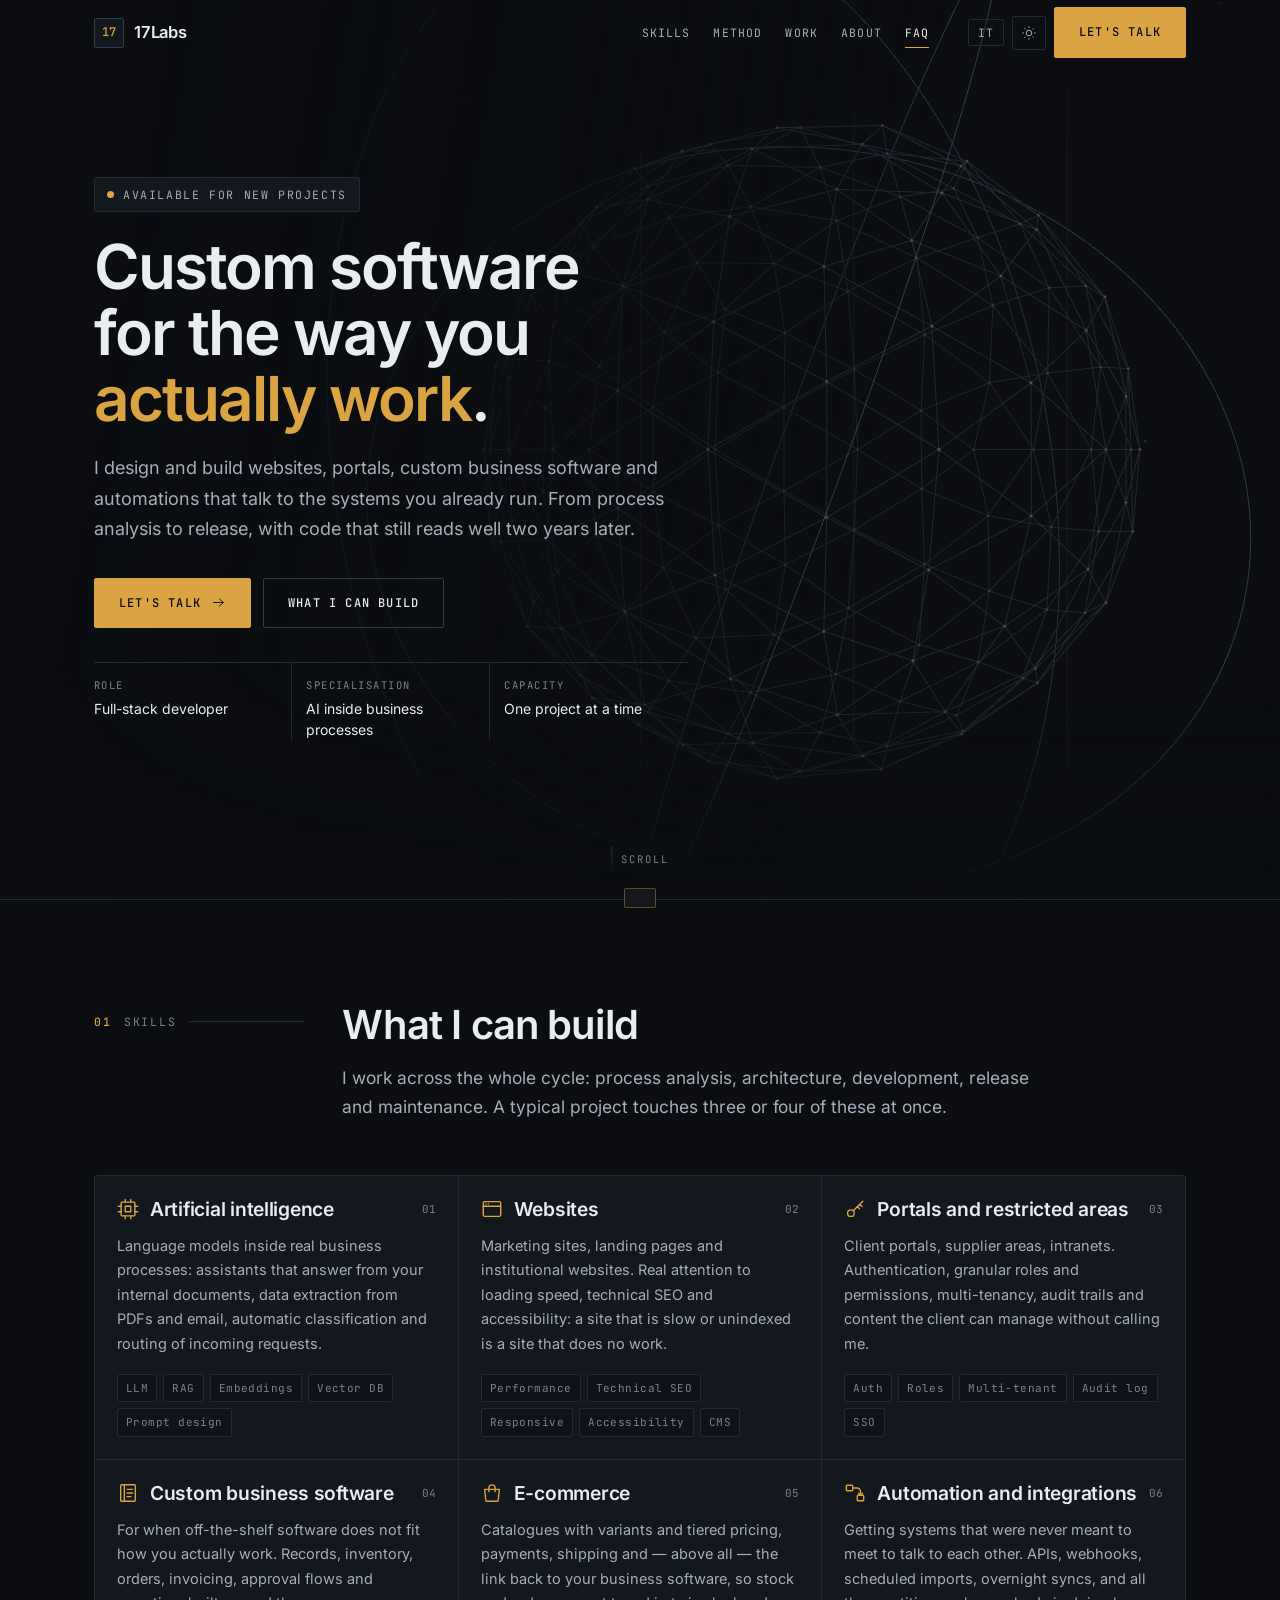
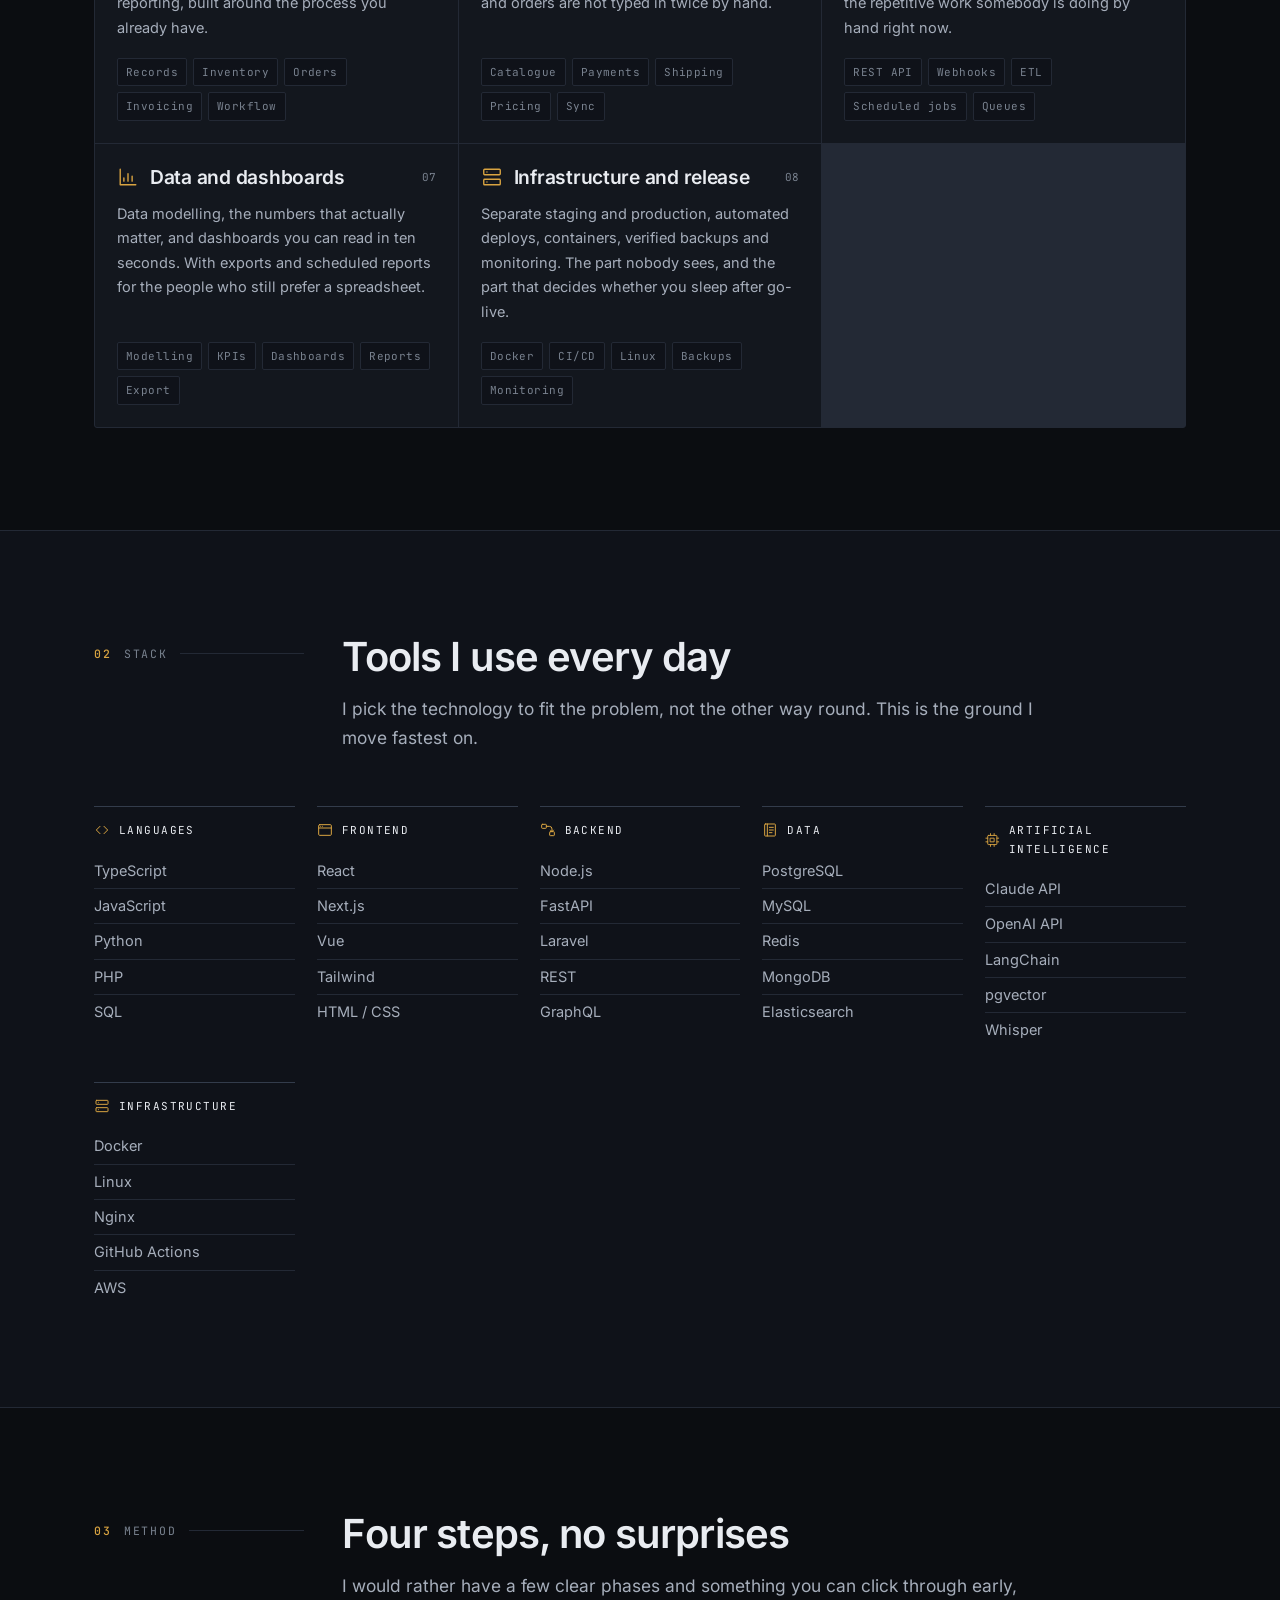
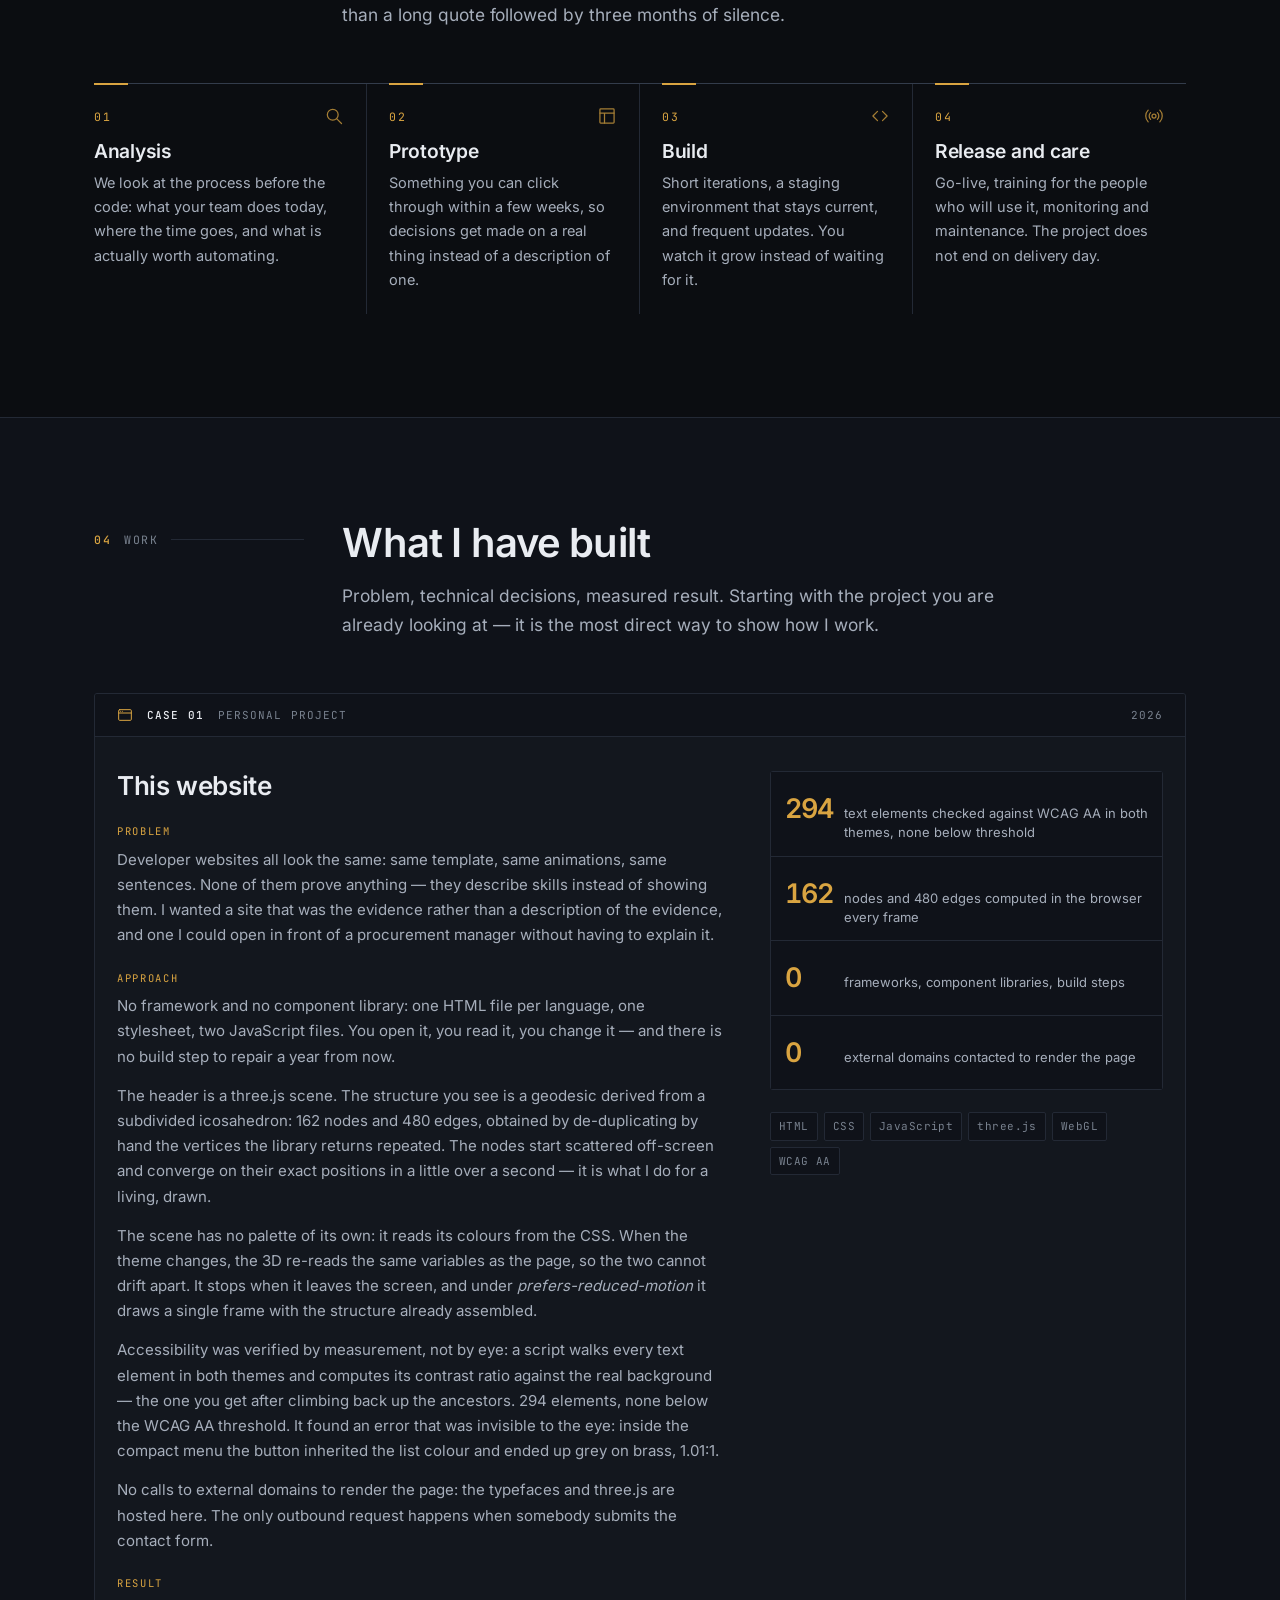
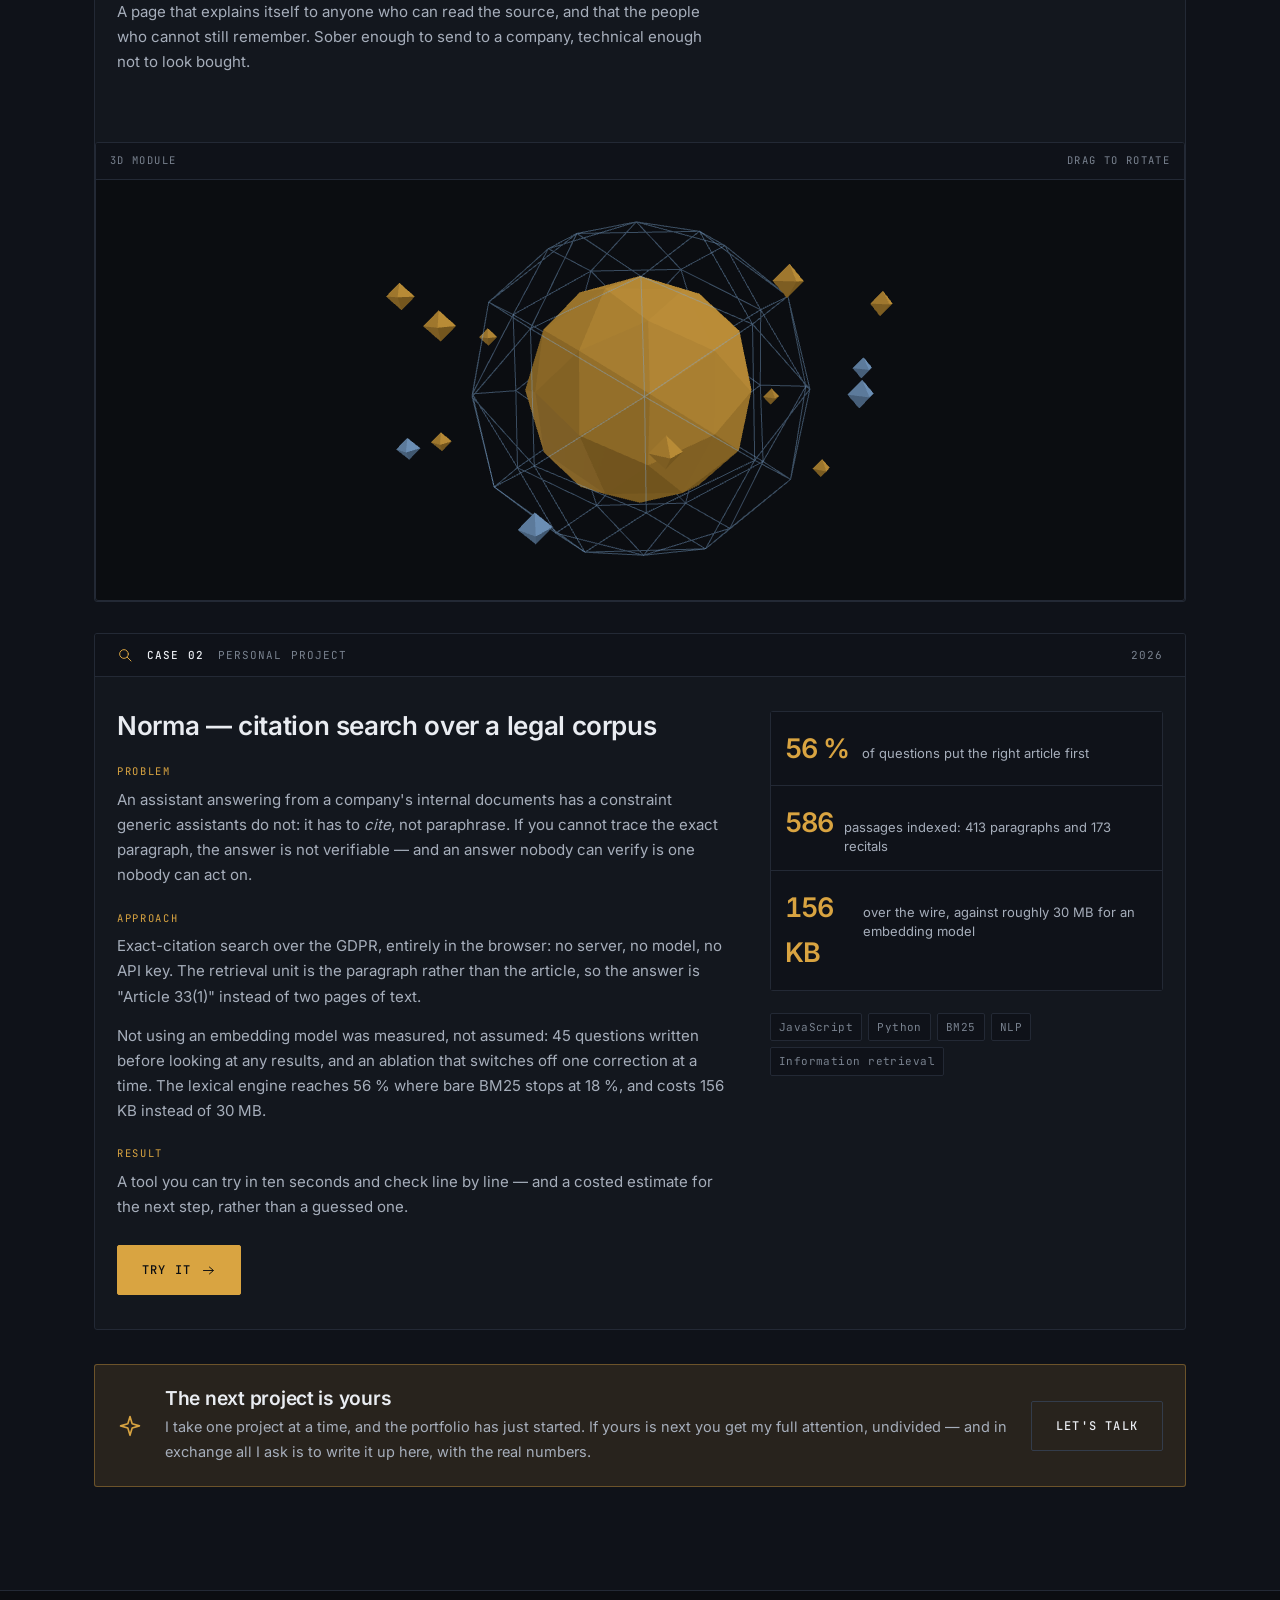
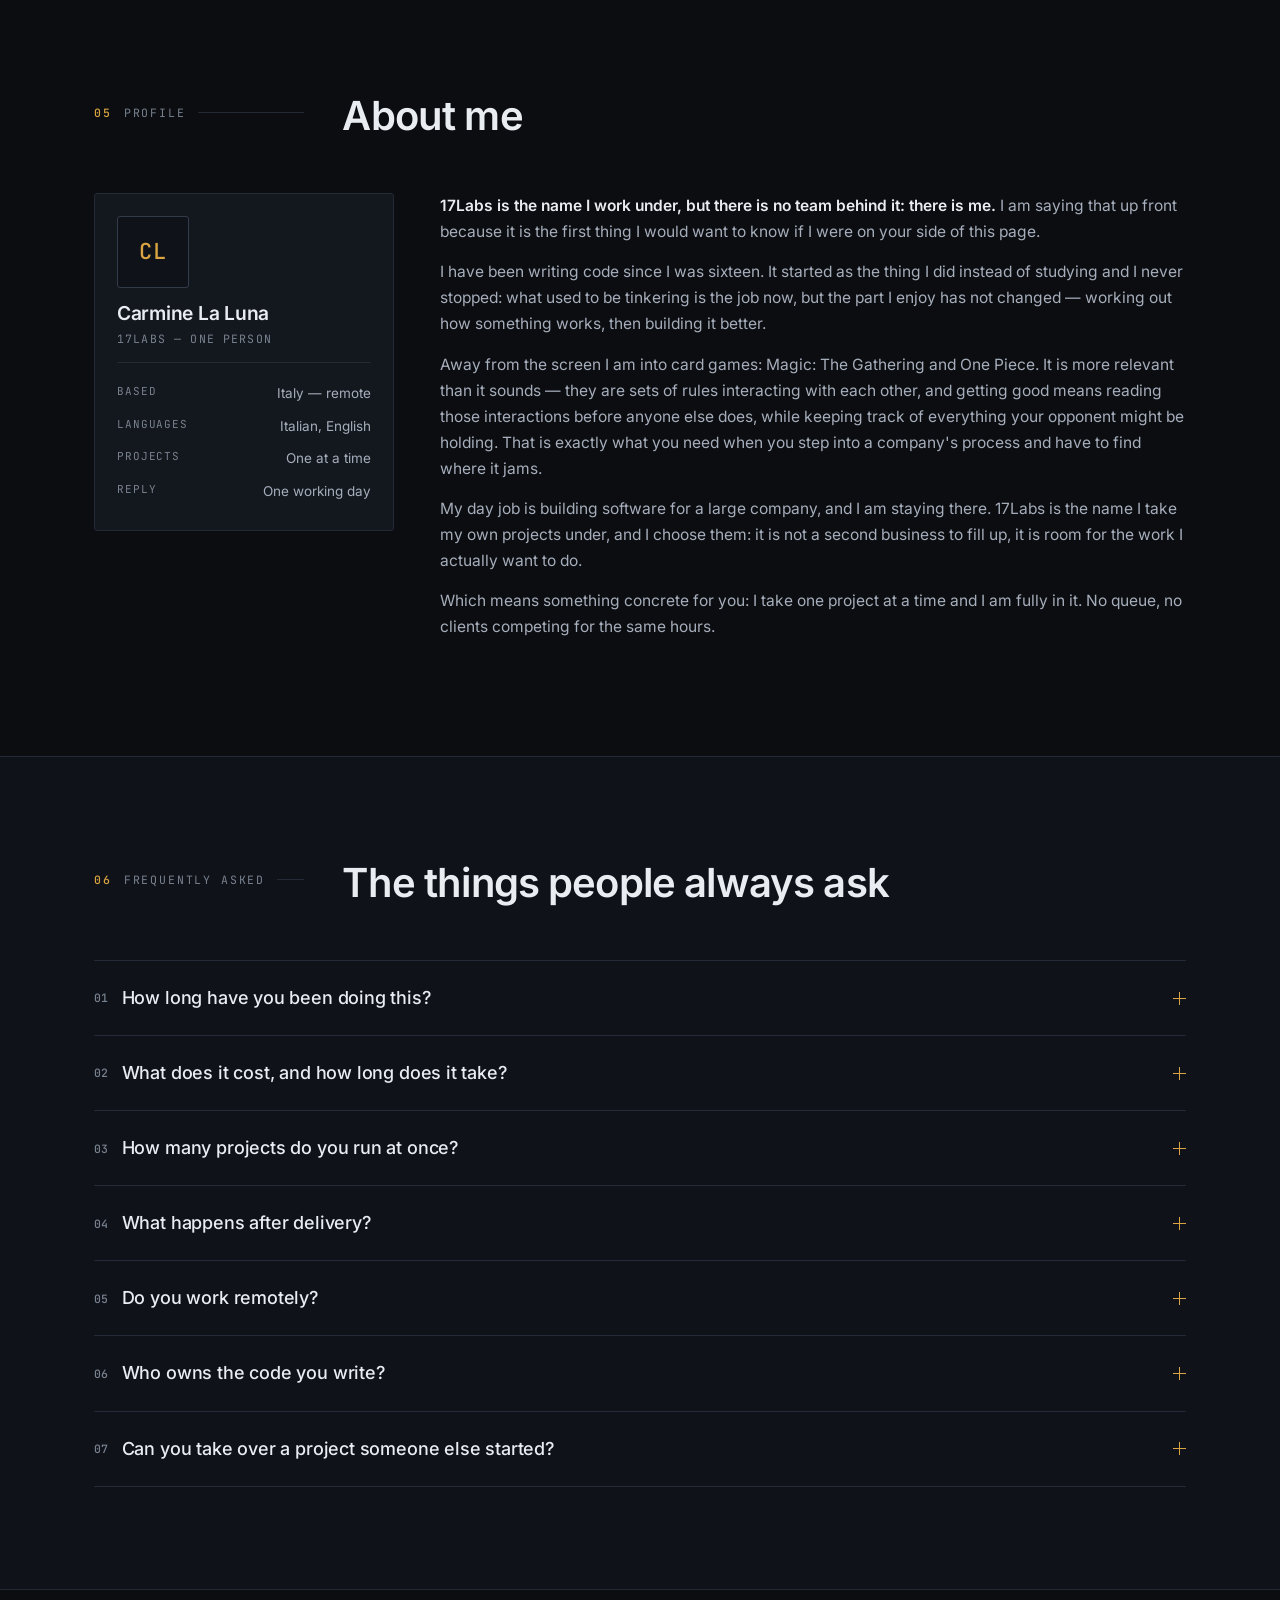
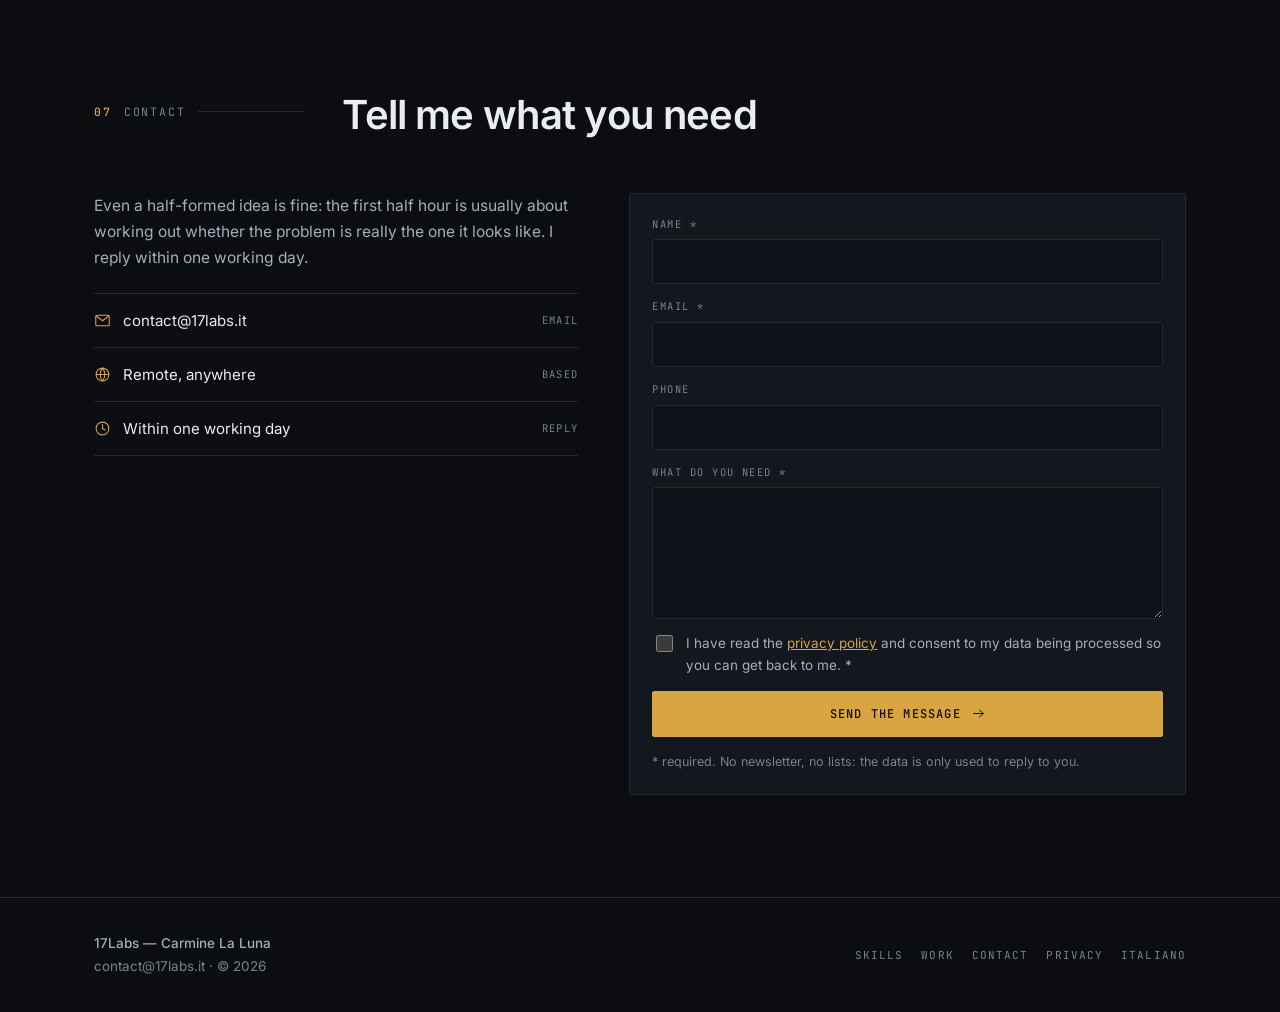
==== commit f1f585c2: "Aggiunge la scheda di Norma e corregge i numeri dichiarati Una sola referenza al progetto Norma, in " ====
--- a/en/index.html
+++ b/en/index.html
@@ -459,7 +459,7 @@
                already assembled.</p>
             <p>Accessibility was verified by measurement, not by eye: a script walks every
                text element in both themes and computes its contrast ratio against the real
-               background — the one you get after climbing back up the ancestors. 270
+               background — the one you get after climbing back up the ancestors. 294
                elements, none below the WCAG AA threshold. It found an error that was
                invisible to the eye: inside the compact menu the button inherited the list
                colour and ended up grey on brass, 1.01:1.</p>
@@ -478,7 +478,7 @@
 
         <div>
           <div class="metrics">
-            <div class="metric"><b>270</b><span>text elements checked against WCAG AA in both themes, none below threshold</span></div>
+            <div class="metric"><b>294</b><span>text elements checked against WCAG AA in both themes, none below threshold</span></div>
             <div class="metric"><b>162</b><span>nodes and 480 edges computed in the browser every frame</span></div>
             <div class="metric"><b>0</b><span>frameworks, component libraries, build steps</span></div>
             <div class="metric"><b>0</b><span>external domains contacted to render the page</span></div>
@@ -500,6 +500,69 @@
             WebGL unavailable on this device.<br>
             The rest of the page works regardless.
           </p>
+        </div>
+      </div>
+    </article>
+
+
+    <!-- ============================================================
+         The only reference to Norma on the site. The project lives on
+         its own, on its own domain: this is the card and the outbound
+         link, nothing else.
+         PLACEHOLDER: update the address once it is published.
+         ============================================================ -->
+    <article class="case reveal" style="margin-top:clamp(20px,2.4vw,32px)">
+      <div class="case__bar">
+        <svg class="ico" aria-hidden="true"><use href="#i-search"></use></svg>
+        <b>Case 02</b>
+        <span>Personal project</span>
+        <span>2026</span>
+      </div>
+
+      <div class="case__body">
+        <div>
+          <h3>Norma — citation search over a legal corpus</h3>
+
+          <div class="block">
+            <span class="block__k">Problem</span>
+            <p>An assistant answering from a company's internal documents has a
+               constraint generic assistants do not: it has to <em>cite</em>, not
+               paraphrase. If you cannot trace the exact paragraph, the answer is not
+               verifiable — and an answer nobody can verify is one nobody can act on.</p>
+          </div>
+
+          <div class="block">
+            <span class="block__k">Approach</span>
+            <p>Exact-citation search over the GDPR, entirely in the browser: no server,
+               no model, no API key. The retrieval unit is the paragraph rather than the
+               article, so the answer is "Article 33(1)" instead of two pages of text.</p>
+            <p>Not using an embedding model was measured, not assumed: 45 questions
+               written before looking at any results, and an ablation that switches off
+               one correction at a time. The lexical engine reaches 56 % where bare BM25
+               stops at 18 %, and costs 156 KB instead of 30 MB.</p>
+          </div>
+
+          <div class="block">
+            <span class="block__k">Result</span>
+            <p>A tool you can try in ten seconds and check line by line — and a costed
+               estimate for the next step, rather than a guessed one.</p>
+          </div>
+
+          <div style="margin-top:clamp(18px,2vw,26px)">
+            <a class="btn btn--primary" href="https://norma.17labs.it/" rel="noopener">
+              Try it
+              <svg class="ico" aria-hidden="true"><use href="#i-arrow"></use></svg>
+            </a>
+          </div>
+        </div>
+
+        <div>
+          <div class="metrics">
+            <div class="metric"><b>56 %</b><span>of questions put the right article first</span></div>
+            <div class="metric"><b>586</b><span>passages indexed: 413 paragraphs and 173 recitals</span></div>
+            <div class="metric"><b>156 KB</b><span>over the wire, against roughly 30 MB for an embedding model</span></div>
+          </div>
+          <ul class="tags"><li>JavaScript</li><li>Python</li><li>BM25</li><li>NLP</li><li>Information retrieval</li></ul>
         </div>
       </div>
     </article>
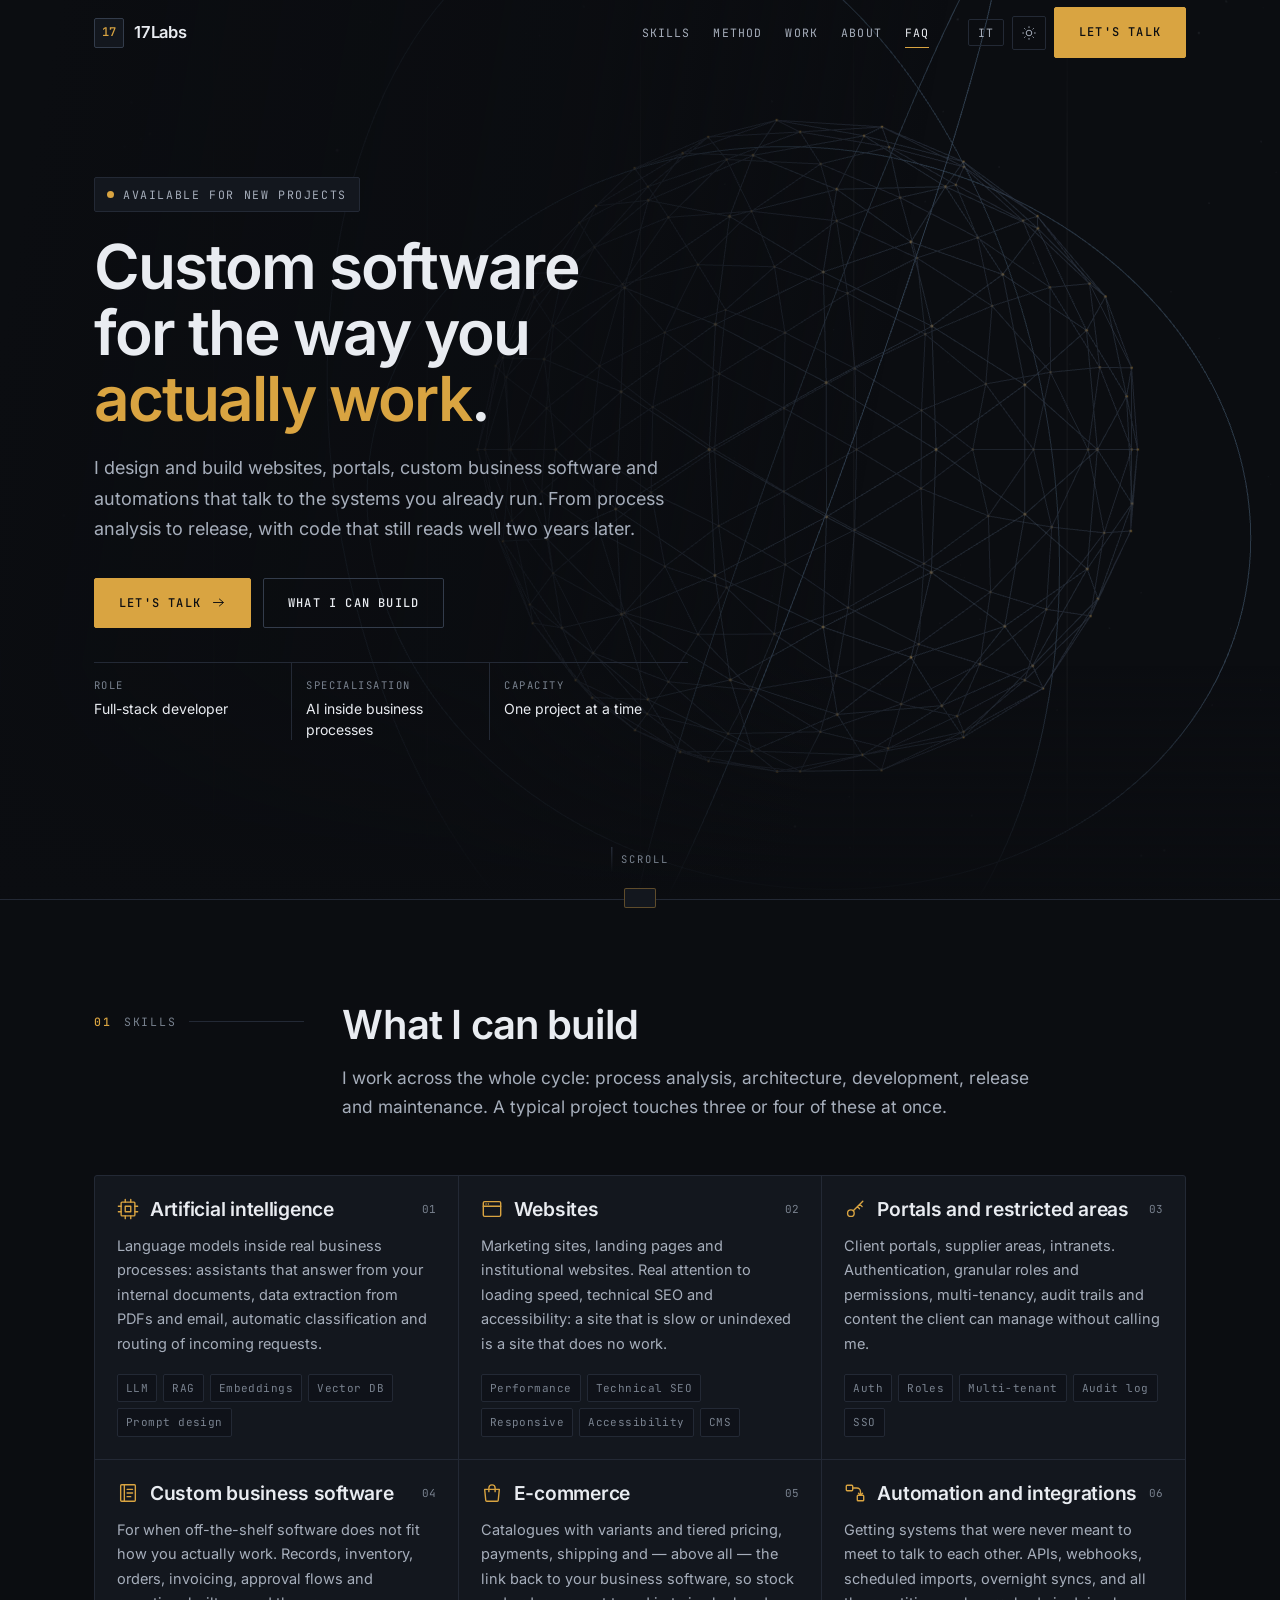
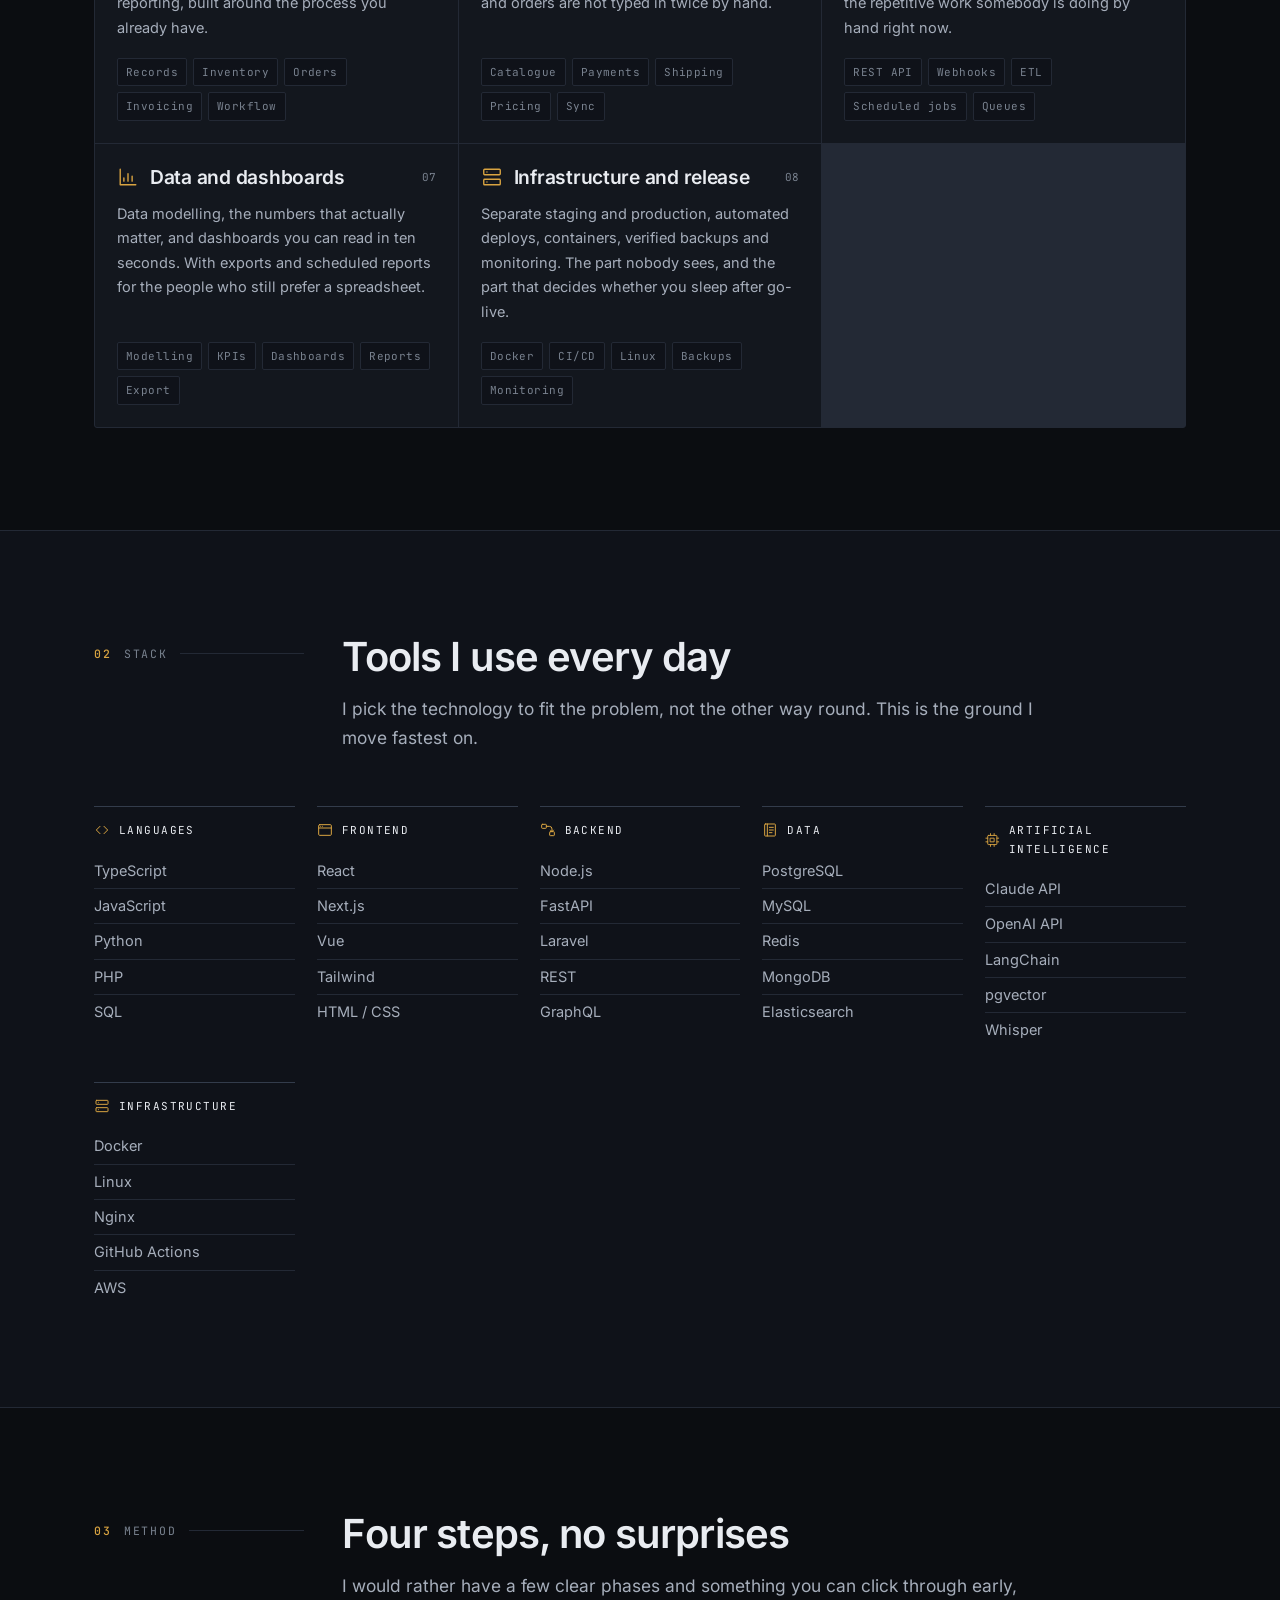
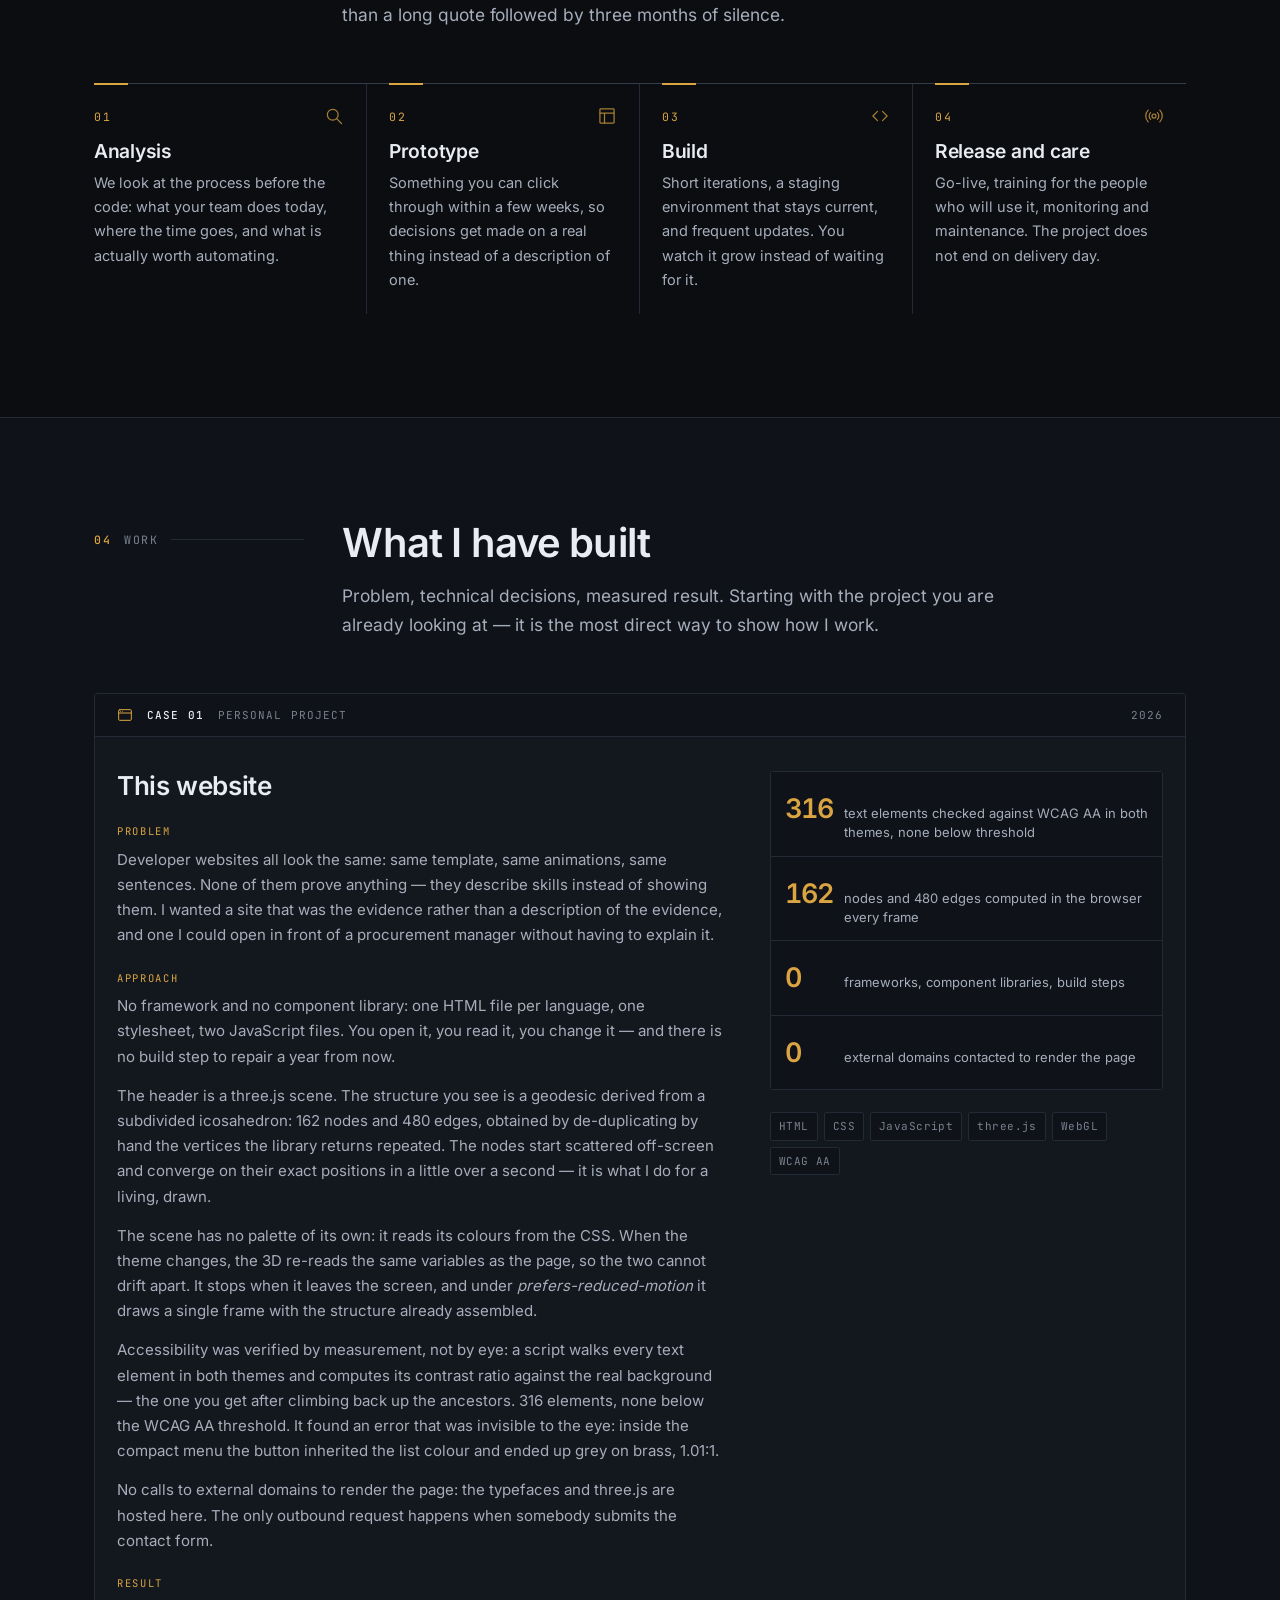
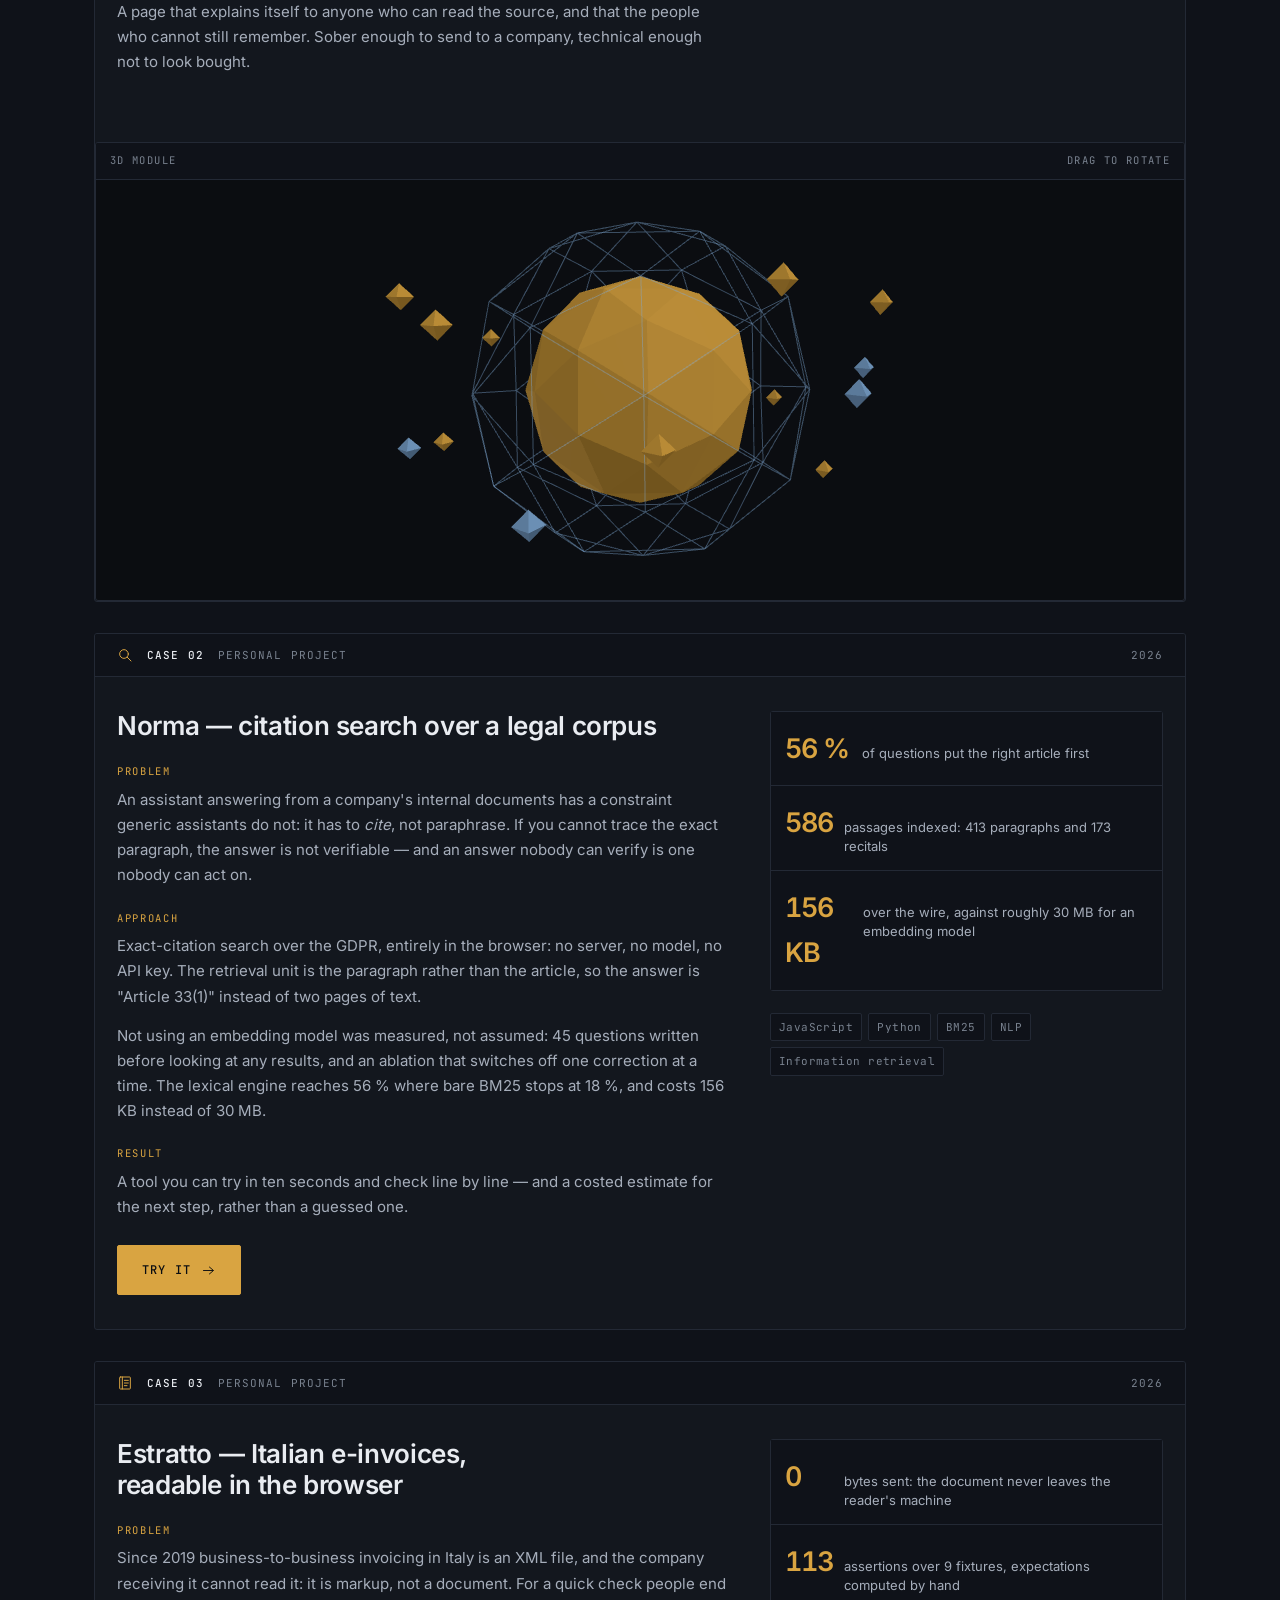
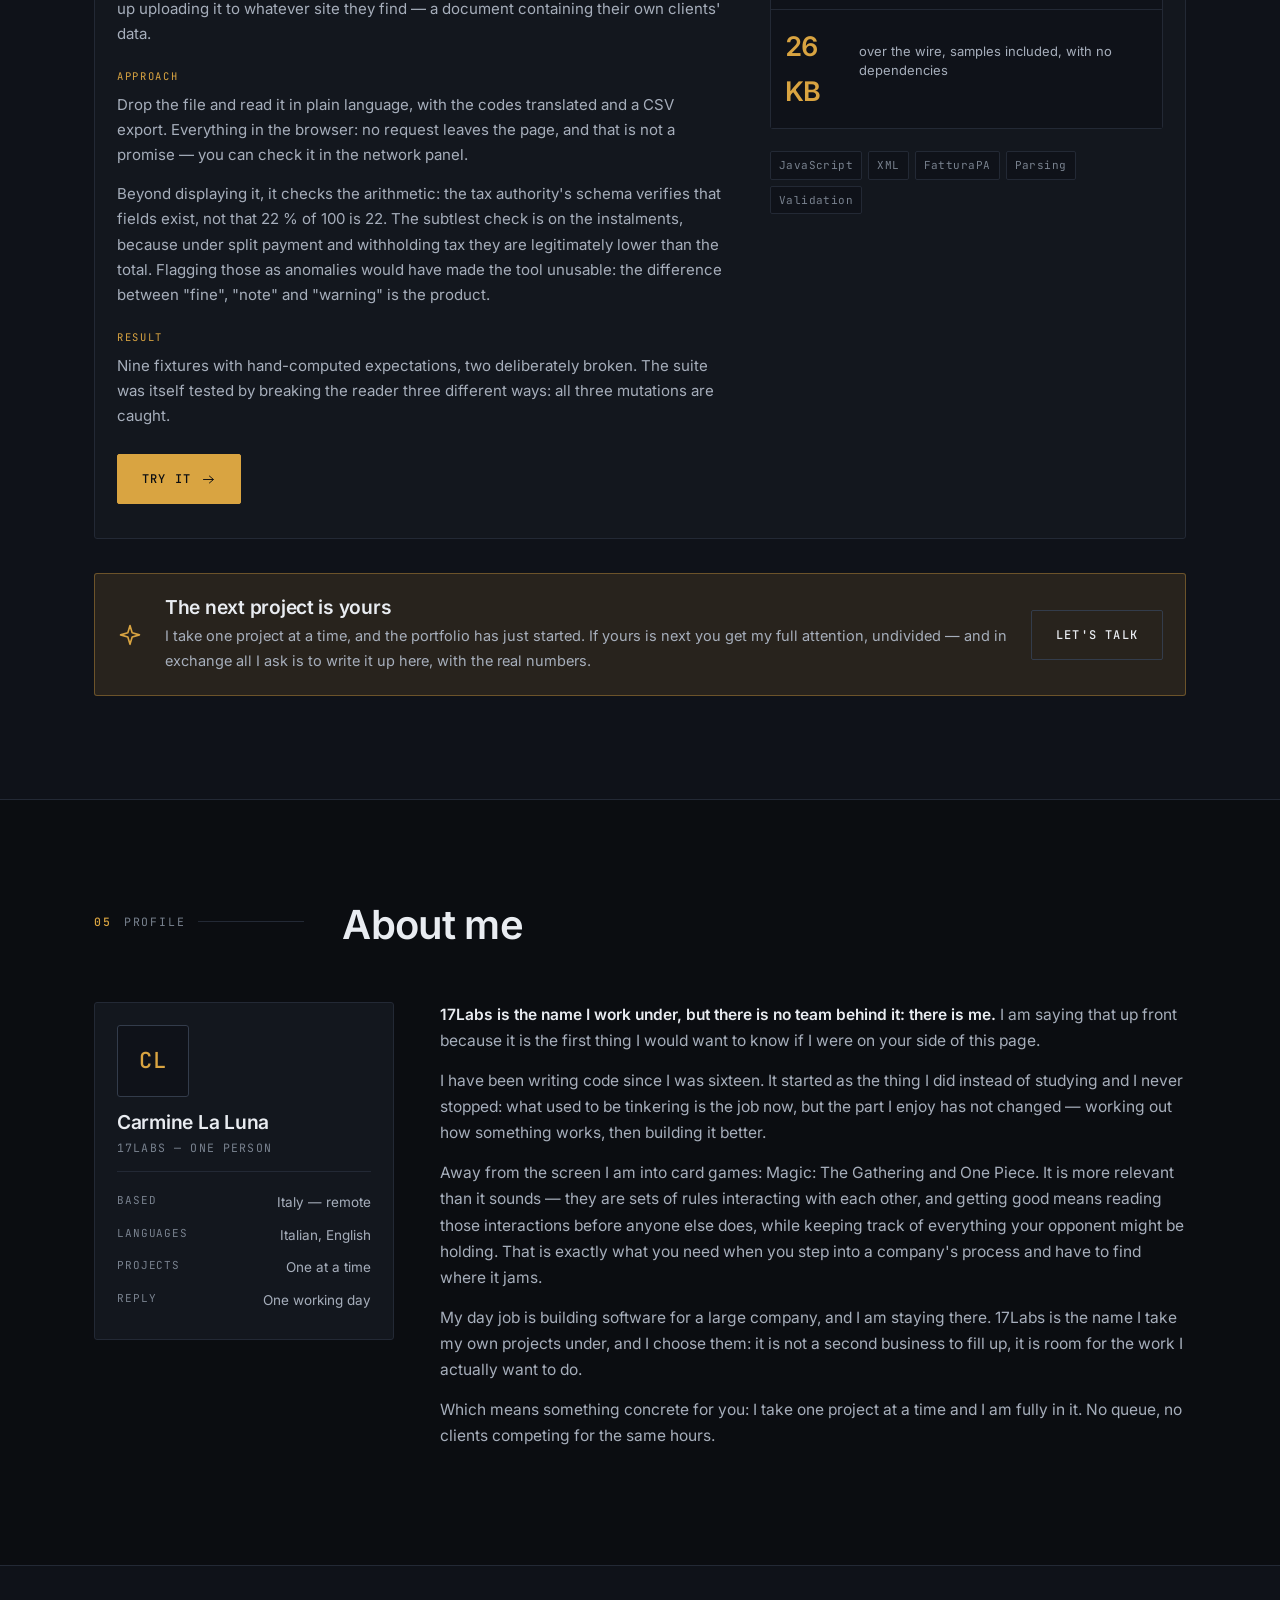
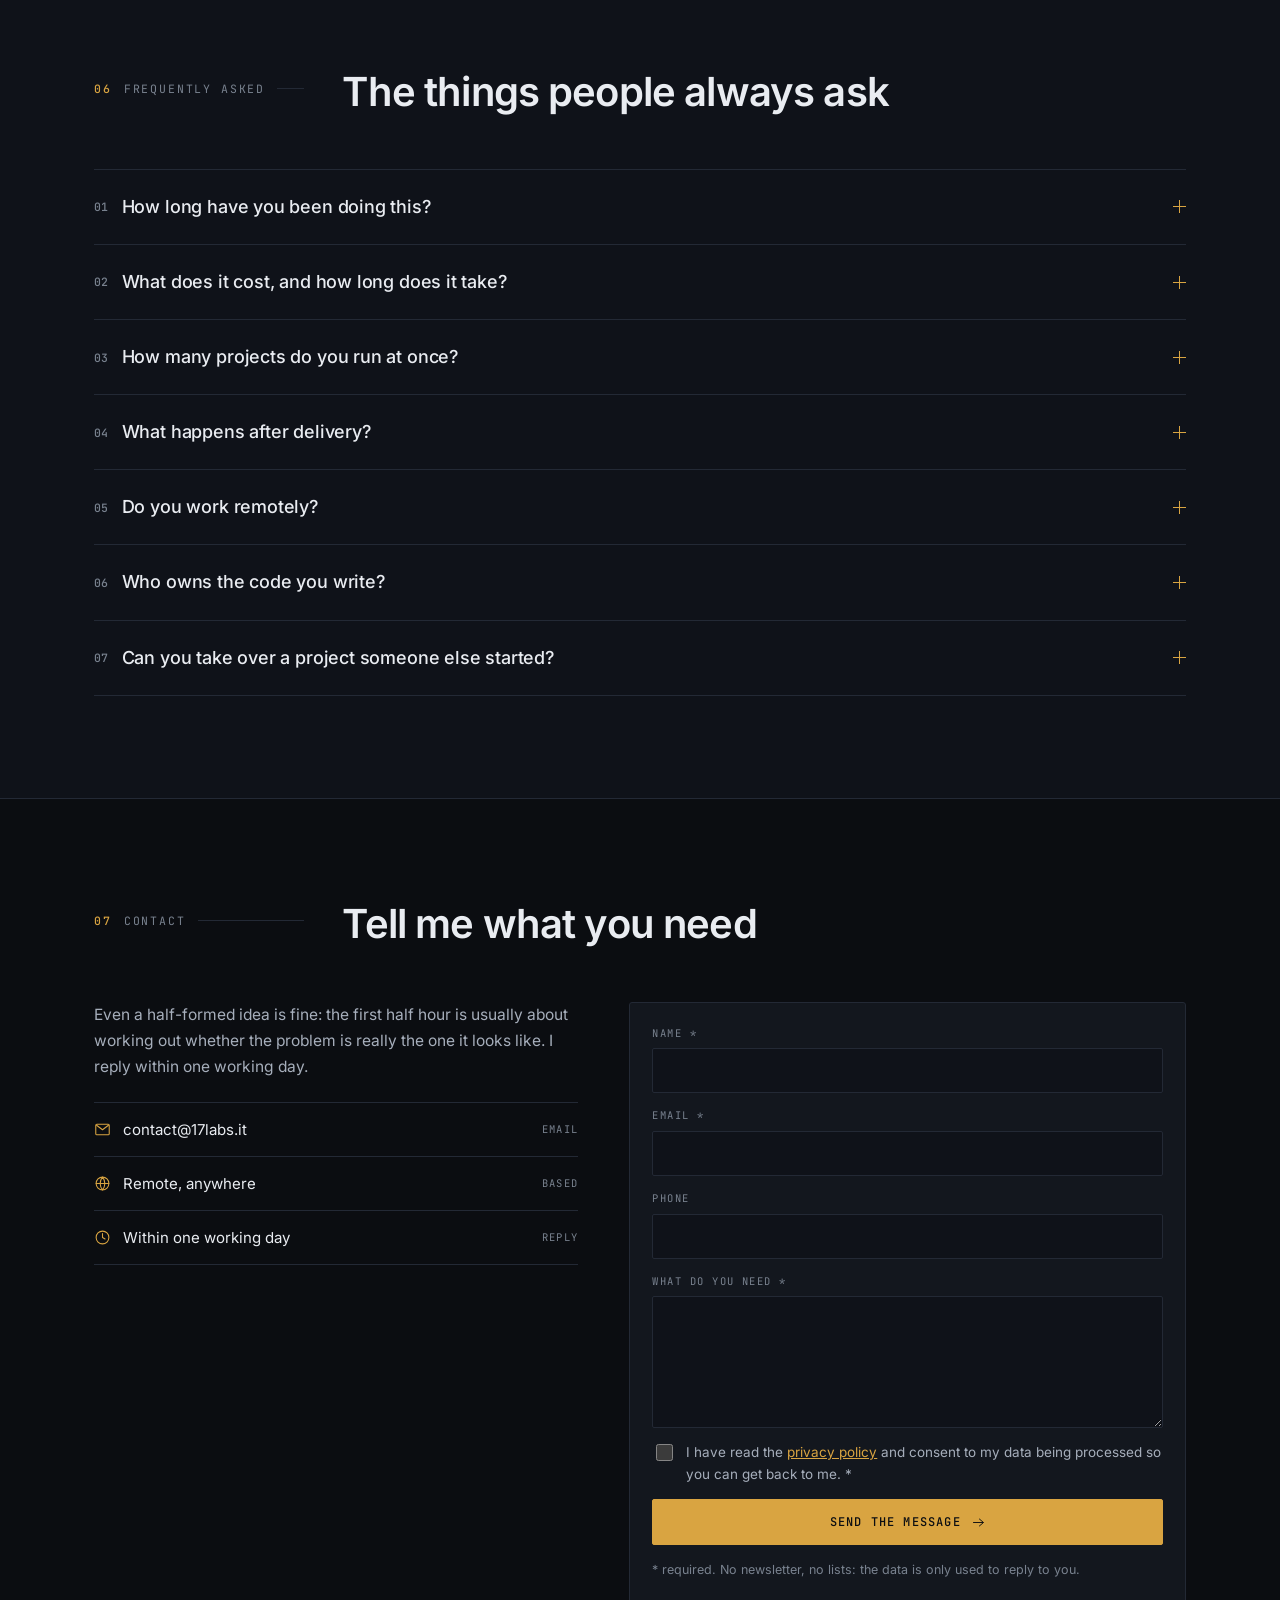
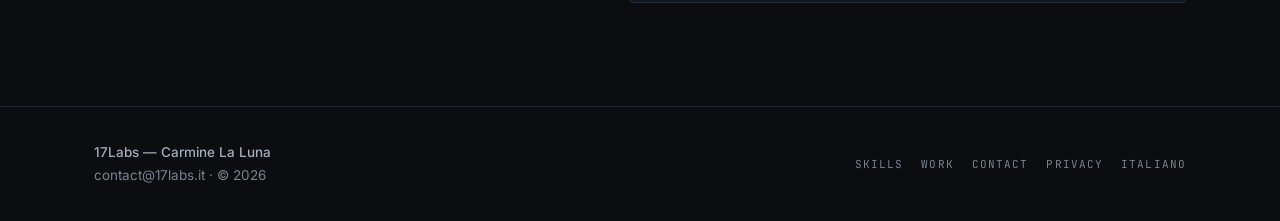
==== commit 34366847: "Aggiunge la scheda di Estratto e aggiorna il conteggio Terza e ultima referenza prevista nella sezio" ====
--- a/en/index.html
+++ b/en/index.html
@@ -1,853 +1,915 @@
-<!doctype html>
-<html lang="en" data-theme="dark">
-<head>
-<meta charset="utf-8">
-<meta name="viewport" content="width=device-width,initial-scale=1,viewport-fit=cover">
-<title>17Labs — Custom software for businesses | Carmine La Luna</title>
-<meta name="description" content="Websites, portals, custom business software and language-model integrations. From process analysis to release, with code that still reads well two years later.">
-<meta name="theme-color" content="#0b0d11" media="(prefers-color-scheme: dark)">
-<meta name="theme-color" content="#f3f1ec" media="(prefers-color-scheme: light)">
-
-<meta property="og:type" content="website">
-<meta property="og:site_name" content="17Labs">
-<meta property="og:title" content="17Labs — Custom software for businesses">
-<meta property="og:description" content="Websites, portals, custom business software and language-model integrations. From process analysis to release.">
-<meta property="og:locale" content="en_GB">
-<meta property="og:locale:alternate" content="it_IT">
-<!-- og:image needs an absolute URL: relative paths work on no platform.
-     PLACEHOLDER: og.png is still the one from Master, redraw it for V3. -->
-<meta property="og:image" content="https://17labs.it/og.png">
-<meta property="og:image:width" content="1200">
-<meta property="og:image:height" content="630">
-<meta property="og:image:alt" content="17Labs — custom software development">
-<meta property="og:url" content="https://17labs.it/en/">
-<link rel="canonical" href="https://17labs.it/en/">
-<link rel="alternate" hreflang="it" href="https://17labs.it/">
-<link rel="alternate" hreflang="en" href="https://17labs.it/en/">
-<link rel="alternate" hreflang="x-default" href="https://17labs.it/">
-<meta name="twitter:card" content="summary_large_image">
-<meta name="twitter:title" content="17Labs — Custom software for businesses">
-<meta name="twitter:description" content="Websites, portals, custom business software and language-model integrations.">
-<meta name="twitter:image" content="https://17labs.it/og.png">
-
-<!-- Person, not ProfessionalService: the latter declares a registered
-     business. Switch to ProfessionalService once the VAT number exists. -->
-<script type="application/ld+json">
-{
-  "@context": "https://schema.org",
-  "@type": "Person",
-  "name": "Carmine La Luna",
-  "alternateName": "17Labs",
-  "jobTitle": "Software developer",
-  "description": "I build websites, portals, custom business software and AI-powered integrations.",
-  "url": "https://17labs.it/en/",
-  "email": "contact@17labs.it",
-  "knowsLanguage": ["it", "en"],
-  "knowsAbout": [
-    "Custom software development",
-    "Web development",
-    "Client portals and restricted areas",
-    "Business management software",
-    "Large language model integration"
-  ]
-}
-</script>
-
-<link rel="stylesheet" href="../assets/fonts.css">
-<link rel="icon" href="data:image/svg+xml,%3Csvg xmlns='http://www.w3.org/2000/svg' viewBox='0 0 32 32'%3E%3Crect width='32' height='32' rx='3' fill='%230b0d11'/%3E%3Crect x='3.5' y='3.5' width='25' height='25' rx='1.5' fill='none' stroke='%23333c4b'/%3E%3Cg fill='%23d9a441'%3E%3Crect x='9' y='10' width='2.5' height='12'/%3E%3Crect x='9' y='10' width='6' height='2.5'/%3E%3Crect x='17' y='10' width='7' height='2.5'/%3E%3Crect x='19' y='12.5' width='2.5' height='9.5'/%3E%3C/g%3E%3C/svg%3E">
-
-<!-- Two things, before the first paint.
-     1. The saved theme, so there is no white flash.
-     2. The .js class: the scroll reveals stay hidden only when there is
-        JavaScript to reveal them. Without this line a browser with JS
-        turned off would show an empty page. -->
-<script>
-  (function () {
-    var d = document.documentElement;
-    d.classList.add('js');
-    try {
-      var t = localStorage.getItem('v3-theme');
-      if (t === 'light' || t === 'dark') d.setAttribute('data-theme', t);
-    } catch (e) {}
-  })();
-</script>
-<link rel="stylesheet" href="../assets/style.css">
-</head>
-<body>
-
-<a class="skip" href="#top">Skip to content</a>
-<div class="gridlines" aria-hidden="true"></div>
-<div class="readout" id="readout" role="status" aria-live="polite"></div>
-
-<!-- ============================================================
-     Icons: an inline symbol sheet, drawn as strokes on a 24 grid.
-     No library, no extra request, and they inherit the text colour
-     in both themes.
-     ============================================================ -->
-<svg width="0" height="0" style="position:absolute" aria-hidden="true" focusable="false">
-  <defs>
-    <symbol id="i-chip" viewBox="0 0 24 24"><rect x="4.5" y="4.5" width="15" height="15" rx="1"/><rect x="9" y="9" width="6" height="6"/><path d="M9 1.5V4.5M15 1.5V4.5M9 19.5v3M15 19.5v3M1.5 9h3M1.5 15h3M19.5 9h3M19.5 15h3"/></symbol>
-    <symbol id="i-browser" viewBox="0 0 24 24"><rect x="2.5" y="4" width="19" height="16" rx="1.5"/><path d="M2.5 9h19M5.5 6.5h.01M8 6.5h.01"/></symbol>
-    <symbol id="i-key" viewBox="0 0 24 24"><circle cx="7.5" cy="16.5" r="3.6"/><path d="M10.1 13.9 20.5 3.5M17.2 6.8l2.6 2.6M14.6 9.4l2.3 2.3"/></symbol>
-    <symbol id="i-ledger" viewBox="0 0 24 24"><rect x="4" y="3" width="16" height="18" rx="1"/><path d="M8 3v18M11 8h6M11 12h6M11 16h4"/></symbol>
-    <symbol id="i-bag" viewBox="0 0 24 24"><path d="M4 8h16l-1.2 12.1a1 1 0 0 1-1 .9H6.2a1 1 0 0 1-1-.9L4 8Z"/><path d="M8.6 10.5V6.6a3.4 3.4 0 0 1 6.8 0v3.9"/></symbol>
-    <symbol id="i-flow" viewBox="0 0 24 24"><rect x="2.5" y="3.5" width="7" height="6" rx="1"/><rect x="14.5" y="14.5" width="7" height="6" rx="1"/><path d="M9.5 6.5h4.5a4 4 0 0 1 4 4v4"/><path d="M15.8 12.2 18 14.4l2.2-2.2"/></symbol>
-    <symbol id="i-chart" viewBox="0 0 24 24"><path d="M3.5 3.5v17h17"/><path d="M7.5 16.5v-3.5M12 16.5v-8M16.5 16.5v-5.5"/></symbol>
-    <symbol id="i-server" viewBox="0 0 24 24"><rect x="3" y="3.5" width="18" height="6" rx="1"/><rect x="3" y="14.5" width="18" height="6" rx="1"/><path d="M6.5 6.5h.01M6.5 17.5h.01"/></symbol>
-    <symbol id="i-search" viewBox="0 0 24 24"><circle cx="10.5" cy="10.5" r="6.5"/><path d="M15.4 15.4 21 21"/></symbol>
-    <symbol id="i-draft" viewBox="0 0 24 24"><rect x="3.5" y="3.5" width="17" height="17" rx="1"/><path d="M3.5 8.5h17M9 8.5v12"/></symbol>
-    <symbol id="i-code" viewBox="0 0 24 24"><path d="M9 6.5 3.5 12 9 17.5M15 6.5 20.5 12 15 17.5"/></symbol>
-    <symbol id="i-live" viewBox="0 0 24 24"><circle cx="12" cy="12" r="2.4"/><path d="M7.9 7.9a5.8 5.8 0 0 0 0 8.2M16.1 7.9a5.8 5.8 0 0 1 0 8.2M5 5a9.9 9.9 0 0 0 0 14M19 5a9.9 9.9 0 0 1 0 14"/></symbol>
-    <symbol id="i-mail" viewBox="0 0 24 24"><rect x="2.5" y="4.5" width="19" height="15" rx="1.5"/><path d="m3.6 6 8.4 6.4L20.4 6"/></symbol>
-    <symbol id="i-globe" viewBox="0 0 24 24"><circle cx="12" cy="12" r="9"/><path d="M3 12h18M12 3a14 14 0 0 1 0 18 14 14 0 0 1 0-18Z"/></symbol>
-    <symbol id="i-clock" viewBox="0 0 24 24"><circle cx="12" cy="12" r="9"/><path d="M12 6.5V12l3.6 2.1"/></symbol>
-    <symbol id="i-spark" viewBox="0 0 24 24"><path d="M12 3.2 14 9.9l6.7 2-6.7 2-2 6.7-2-6.7-6.7-2 6.7-2Z"/></symbol>
-    <symbol id="i-arrow" viewBox="0 0 24 24"><path d="M4 12h15M13.5 6.5 20 12l-6.5 5.5"/></symbol>
-    <symbol id="i-sun" viewBox="0 0 24 24"><circle cx="12" cy="12" r="4.2"/><path d="M12 2v2.4M12 19.6V22M2 12h2.4M19.6 12H22M4.9 4.9l1.7 1.7M17.4 17.4l1.7 1.7M19.1 4.9l-1.7 1.7M6.6 17.4l-1.7 1.7"/></symbol>
-    <symbol id="i-moon" viewBox="0 0 24 24"><path d="M20.5 14.6A8.6 8.6 0 0 1 9.4 3.5a8.6 8.6 0 1 0 11.1 11.1Z"/></symbol>
-    <symbol id="i-menu" viewBox="0 0 24 24"><path d="M3.5 7h17M3.5 12h17M3.5 17h17"/></symbol>
-  </defs>
-</svg>
-
-<noscript>
-  <p style="padding:90px 20px 20px;max-width:62ch;margin:0 auto;line-height:1.7">
-    This page uses JavaScript for the header animation and the compact menu, but
-    all of the content — skills, stack, method, work, contact — is readable below
-    without it.
-  </p>
-</noscript>
-
-<!-- ============================ NAVIGATION ============================ -->
-<header class="nav" id="nav">
-  <div class="wrap nav__inner">
-    <a class="brand" href="#top">
-      <span class="brand__mark" aria-hidden="true">17</span>
-      17Labs
-    </a>
-
-    <nav class="nav__links" aria-label="Sections">
-      <a href="#skills">Skills</a>
-      <a href="#method">Method</a>
-      <a href="#work">Work</a>
-      <a href="#about">About</a>
-      <a href="#faq">FAQ</a>
-    </nav>
-
-    <div class="nav__end">
-      <a class="lang" href="../" hreflang="it" lang="it">IT</a>
-      <button class="iconbtn" id="theme-toggle" type="button" aria-label="Switch between light and dark theme">
-        <svg class="i-sun" aria-hidden="true"><use href="#i-sun"></use></svg>
-        <svg class="i-moon" aria-hidden="true"><use href="#i-moon"></use></svg>
-      </button>
-      <a class="btn btn--primary" href="#contact">Let's talk</a>
-      <button class="iconbtn nav__burger" id="nav-toggle" type="button"
-              aria-expanded="false" aria-controls="nav-menu" aria-label="Open the menu">
-        <svg aria-hidden="true"><use href="#i-menu"></use></svg>
-      </button>
-    </div>
-  </div>
-
-  <nav class="nav__panel" id="nav-menu" hidden aria-label="Main menu">
-    <a href="#skills">Skills</a>
-    <a href="#stack">Stack</a>
-    <a href="#method">Method</a>
-    <a href="#work">Work</a>
-    <a href="#about">About</a>
-    <a href="#faq">FAQ</a>
-    <a class="btn btn--primary" href="#contact">Let's talk</a>
-  </nav>
-</header>
-
-<main id="top">
-
-<!-- ============================ HERO ============================ -->
-<section class="hero">
-  <div class="hero__gl" id="hero-gl" aria-hidden="true"></div>
-  <div class="hero__veil" aria-hidden="true"></div>
-
-  <div class="wrap hero__inner">
-    <div class="hero__grid">
-      <div>
-        <p class="status"><i aria-hidden="true"></i>Available for new projects</p>
-
-        <h1>Custom software for the way you <em>actually work</em>.</h1>
-
-        <p class="hero__body">
-          I design and build websites, portals, custom business software and automations
-          that talk to the systems you already run. From process analysis to release, with
-          code that still reads well two years later.
-        </p>
-
-        <div class="hero__cta">
-          <a class="btn btn--primary btn--lg" href="#contact">
-            Let's talk
-            <svg class="ico" aria-hidden="true"><use href="#i-arrow"></use></svg>
-          </a>
-          <a class="btn btn--ghost" href="#skills">What I can build</a>
-        </div>
-
-        <!-- The same information that would elsewhere be a bullet list,
-             laid out as a spec sheet: it is the register of the whole site. -->
-        <dl class="specs">
-          <div>
-            <dt>Role</dt>
-            <dd>Full-stack developer</dd>
-          </div>
-          <div>
-            <dt>Specialisation</dt>
-            <dd>AI inside business processes</dd>
-          </div>
-          <div>
-            <dt>Capacity</dt>
-            <dd>One project at a time</dd>
-          </div>
-        </dl>
-      </div>
-      <div aria-hidden="true"></div>
-    </div>
-  </div>
-
-  <a class="hero__scroll" href="#skills"><i aria-hidden="true"></i>Scroll</a>
-</section>
-
-<!-- ============================ SKILLS ============================ -->
-<section class="section" id="skills">
-  <div class="wrap">
-    <div class="sec__head reveal">
-      <p class="eyebrow"><b>01</b>Skills</p>
-      <div>
-        <h2>What I can build</h2>
-        <p class="lede">
-          I work across the whole cycle: process analysis, architecture, development,
-          release and maintenance. A typical project touches three or four of these at once.
-        </p>
-      </div>
-    </div>
-
-    <div class="cards reveal">
-      <article class="card">
-        <div class="card__top">
-          <svg class="ico" aria-hidden="true"><use href="#i-chip"></use></svg>
-          <h3>Artificial intelligence</h3>
-          <span class="card__n">01</span>
-        </div>
-        <p>Language models inside real business processes: assistants that answer from your internal documents, data extraction from PDFs and email, automatic classification and routing of incoming requests.</p>
-        <ul class="tags"><li>LLM</li><li>RAG</li><li>Embeddings</li><li>Vector DB</li><li>Prompt design</li></ul>
-      </article>
-
-      <article class="card">
-        <div class="card__top">
-          <svg class="ico" aria-hidden="true"><use href="#i-browser"></use></svg>
-          <h3>Websites</h3>
-          <span class="card__n">02</span>
-        </div>
-        <p>Marketing sites, landing pages and institutional websites. Real attention to loading speed, technical SEO and accessibility: a site that is slow or unindexed is a site that does no work.</p>
-        <ul class="tags"><li>Performance</li><li>Technical SEO</li><li>Responsive</li><li>Accessibility</li><li>CMS</li></ul>
-      </article>
-
-      <article class="card">
-        <div class="card__top">
-          <svg class="ico" aria-hidden="true"><use href="#i-key"></use></svg>
-          <h3>Portals and restricted areas</h3>
-          <span class="card__n">03</span>
-        </div>
-        <p>Client portals, supplier areas, intranets. Authentication, granular roles and permissions, multi-tenancy, audit trails and content the client can manage without calling me.</p>
-        <ul class="tags"><li>Auth</li><li>Roles</li><li>Multi-tenant</li><li>Audit log</li><li>SSO</li></ul>
-      </article>
-
-      <article class="card">
-        <div class="card__top">
-          <svg class="ico" aria-hidden="true"><use href="#i-ledger"></use></svg>
-          <h3>Custom business software</h3>
-          <span class="card__n">04</span>
-        </div>
-        <p>For when off-the-shelf software does not fit how you actually work. Records, inventory, orders, invoicing, approval flows and reporting, built around the process you already have.</p>
-        <ul class="tags"><li>Records</li><li>Inventory</li><li>Orders</li><li>Invoicing</li><li>Workflow</li></ul>
-      </article>
-
-      <article class="card">
-        <div class="card__top">
-          <svg class="ico" aria-hidden="true"><use href="#i-bag"></use></svg>
-          <h3>E-commerce</h3>
-          <span class="card__n">05</span>
-        </div>
-        <p>Catalogues with variants and tiered pricing, payments, shipping and — above all — the link back to your business software, so stock and orders are not typed in twice by hand.</p>
-        <ul class="tags"><li>Catalogue</li><li>Payments</li><li>Shipping</li><li>Pricing</li><li>Sync</li></ul>
-      </article>
-
-      <article class="card">
-        <div class="card__top">
-          <svg class="ico" aria-hidden="true"><use href="#i-flow"></use></svg>
-          <h3>Automation and integrations</h3>
-          <span class="card__n">06</span>
-        </div>
-        <p>Getting systems that were never meant to meet to talk to each other. APIs, webhooks, scheduled imports, overnight syncs, and all the repetitive work somebody is doing by hand right now.</p>
-        <ul class="tags"><li>REST API</li><li>Webhooks</li><li>ETL</li><li>Scheduled jobs</li><li>Queues</li></ul>
-      </article>
-
-      <article class="card">
-        <div class="card__top">
-          <svg class="ico" aria-hidden="true"><use href="#i-chart"></use></svg>
-          <h3>Data and dashboards</h3>
-          <span class="card__n">07</span>
-        </div>
-        <p>Data modelling, the numbers that actually matter, and dashboards you can read in ten seconds. With exports and scheduled reports for the people who still prefer a spreadsheet.</p>
-        <ul class="tags"><li>Modelling</li><li>KPIs</li><li>Dashboards</li><li>Reports</li><li>Export</li></ul>
-      </article>
-
-      <article class="card">
-        <div class="card__top">
-          <svg class="ico" aria-hidden="true"><use href="#i-server"></use></svg>
-          <h3>Infrastructure and release</h3>
-          <span class="card__n">08</span>
-        </div>
-        <p>Separate staging and production, automated deploys, containers, verified backups and monitoring. The part nobody sees, and the part that decides whether you sleep after go-live.</p>
-        <ul class="tags"><li>Docker</li><li>CI/CD</li><li>Linux</li><li>Backups</li><li>Monitoring</li></ul>
-      </article>
-    </div>
-  </div>
-</section>
-
-<!-- ============================ STACK ============================ -->
-<section class="section section--alt" id="stack">
-  <div class="wrap">
-    <div class="sec__head reveal">
-      <p class="eyebrow"><b>02</b>Stack</p>
-      <div>
-        <h2>Tools I use every day</h2>
-        <p class="lede">
-          I pick the technology to fit the problem, not the other way round. This is the
-          ground I move fastest on.
-        </p>
-      </div>
-    </div>
-
-    <div class="stack reveal">
-      <div class="stack__col">
-        <p class="stack__title"><svg class="ico" aria-hidden="true"><use href="#i-code"></use></svg>Languages</p>
-        <ul><li>TypeScript</li><li>JavaScript</li><li>Python</li><li>PHP</li><li>SQL</li></ul>
-      </div>
-      <div class="stack__col">
-        <p class="stack__title"><svg class="ico" aria-hidden="true"><use href="#i-browser"></use></svg>Frontend</p>
-        <ul><li>React</li><li>Next.js</li><li>Vue</li><li>Tailwind</li><li>HTML / CSS</li></ul>
-      </div>
-      <div class="stack__col">
-        <p class="stack__title"><svg class="ico" aria-hidden="true"><use href="#i-flow"></use></svg>Backend</p>
-        <ul><li>Node.js</li><li>FastAPI</li><li>Laravel</li><li>REST</li><li>GraphQL</li></ul>
-      </div>
-      <div class="stack__col">
-        <p class="stack__title"><svg class="ico" aria-hidden="true"><use href="#i-ledger"></use></svg>Data</p>
-        <ul><li>PostgreSQL</li><li>MySQL</li><li>Redis</li><li>MongoDB</li><li>Elasticsearch</li></ul>
-      </div>
-      <div class="stack__col">
-        <p class="stack__title"><svg class="ico" aria-hidden="true"><use href="#i-chip"></use></svg>Artificial intelligence</p>
-        <ul><li>Claude API</li><li>OpenAI API</li><li>LangChain</li><li>pgvector</li><li>Whisper</li></ul>
-      </div>
-      <div class="stack__col">
-        <p class="stack__title"><svg class="ico" aria-hidden="true"><use href="#i-server"></use></svg>Infrastructure</p>
-        <ul><li>Docker</li><li>Linux</li><li>Nginx</li><li>GitHub Actions</li><li>AWS</li></ul>
-      </div>
-    </div>
-  </div>
-</section>
-
-<!-- ============================ METHOD ============================ -->
-<section class="section" id="method">
-  <div class="wrap">
-    <div class="sec__head reveal">
-      <p class="eyebrow"><b>03</b>Method</p>
-      <div>
-        <h2>Four steps, no surprises</h2>
-        <p class="lede">
-          I would rather have a few clear phases and something you can click through early,
-          than a long quote followed by three months of silence.
-        </p>
-      </div>
-    </div>
-
-    <div class="steps reveal">
-      <article class="step">
-        <div class="step__top">
-          <span class="step__n">01</span>
-          <svg class="ico" aria-hidden="true"><use href="#i-search"></use></svg>
-        </div>
-        <h3>Analysis</h3>
-        <p>We look at the process before the code: what your team does today, where the time goes, and what is actually worth automating.</p>
-      </article>
-      <article class="step">
-        <div class="step__top">
-          <span class="step__n">02</span>
-          <svg class="ico" aria-hidden="true"><use href="#i-draft"></use></svg>
-        </div>
-        <h3>Prototype</h3>
-        <p>Something you can click through within a few weeks, so decisions get made on a real thing instead of a description of one.</p>
-      </article>
-      <article class="step">
-        <div class="step__top">
-          <span class="step__n">03</span>
-          <svg class="ico" aria-hidden="true"><use href="#i-code"></use></svg>
-        </div>
-        <h3>Build</h3>
-        <p>Short iterations, a staging environment that stays current, and frequent updates. You watch it grow instead of waiting for it.</p>
-      </article>
-      <article class="step">
-        <div class="step__top">
-          <span class="step__n">04</span>
-          <svg class="ico" aria-hidden="true"><use href="#i-live"></use></svg>
-        </div>
-        <h3>Release and care</h3>
-        <p>Go-live, training for the people who will use it, monitoring and maintenance. The project does not end on delivery day.</p>
-      </article>
-    </div>
-  </div>
-</section>
-
-<!-- ============================ WORK ============================
-     CASE 01 is real and checkable: it describes this website, and
-     every number quoted can be verified by opening the source.
-     Further cases are added by duplicating <article class="case">,
-     one per real project. Better one documented well than three vague.
-================================================================= -->
-<section class="section section--alt" id="work">
-  <div class="wrap">
-    <div class="sec__head reveal">
-      <p class="eyebrow"><b>04</b>Work</p>
-      <div>
-        <h2>What I have built</h2>
-        <p class="lede">
-          Problem, technical decisions, measured result. Starting with the project you are
-          already looking at — it is the most direct way to show how I work.
-        </p>
-      </div>
-    </div>
-
-    <article class="case reveal">
-      <div class="case__bar">
-        <svg class="ico" aria-hidden="true"><use href="#i-browser"></use></svg>
-        <b>Case 01</b>
-        <span>Personal project</span>
-        <span>2026</span>
-      </div>
-
-      <div class="case__body">
-        <div>
-          <h3>This website</h3>
-
-          <div class="block">
-            <span class="block__k">Problem</span>
-            <p>Developer websites all look the same: same template, same animations, same
-               sentences. None of them prove anything — they describe skills instead of
-               showing them. I wanted a site that was the evidence rather than a description
-               of the evidence, and one I could open in front of a procurement manager
-               without having to explain it.</p>
-          </div>
-
-          <div class="block">
-            <span class="block__k">Approach</span>
-            <p>No framework and no component library: one HTML file per language, one
-               stylesheet, two JavaScript files. You open it, you read it, you change it —
-               and there is no build step to repair a year from now.</p>
-            <p>The header is a three.js scene. The structure you see is a geodesic derived
-               from a subdivided icosahedron: 162 nodes and 480 edges, obtained by
-               de-duplicating by hand the vertices the library returns repeated. The nodes
-               start scattered off-screen and converge on their exact positions in a little
-               over a second — it is what I do for a living, drawn.</p>
-            <p>The scene has no palette of its own: it reads its colours from the CSS. When
-               the theme changes, the 3D re-reads the same variables as the page, so the two
-               cannot drift apart. It stops when it leaves the screen, and under
-               <em>prefers-reduced-motion</em> it draws a single frame with the structure
-               already assembled.</p>
-            <p>Accessibility was verified by measurement, not by eye: a script walks every
-               text element in both themes and computes its contrast ratio against the real
-               background — the one you get after climbing back up the ancestors. 294
-               elements, none below the WCAG AA threshold. It found an error that was
-               invisible to the eye: inside the compact menu the button inherited the list
-               colour and ended up grey on brass, 1.01:1.</p>
-            <p>No calls to external domains to render the page: the typefaces and three.js
-               are hosted here. The only outbound request happens when somebody submits the
-               contact form.</p>
-          </div>
-
-          <div class="block">
-            <span class="block__k">Result</span>
-            <p>A page that explains itself to anyone who can read the source, and that the
-               people who cannot still remember. Sober enough to send to a company, technical
-               enough not to look bought.</p>
-          </div>
-        </div>
-
-        <div>
-          <div class="metrics">
-            <div class="metric"><b>294</b><span>text elements checked against WCAG AA in both themes, none below threshold</span></div>
-            <div class="metric"><b>162</b><span>nodes and 480 edges computed in the browser every frame</span></div>
-            <div class="metric"><b>0</b><span>frameworks, component libraries, build steps</span></div>
-            <div class="metric"><b>0</b><span>external domains contacted to render the page</span></div>
-          </div>
-          <ul class="tags"><li>HTML</li><li>CSS</li><li>JavaScript</li><li>three.js</li><li>WebGL</li><li>WCAG AA</li></ul>
-        </div>
-      </div>
-
-      <!-- The interactive module lives inside the case study, not in a
-           section of its own: here it is evidence, not a pastime. -->
-      <div class="module">
-        <div class="module__bar">
-          <span>3D module</span>
-          <span>Drag to rotate</span>
-        </div>
-        <div class="module__gl" id="module-gl">
-          <p class="module__fallback">
-            3D scene not loaded.<br>
-            WebGL unavailable on this device.<br>
-            The rest of the page works regardless.
-          </p>
-        </div>
-      </div>
-    </article>
-
-
-    <!-- ============================================================
-         The only reference to Norma on the site. The project lives on
-         its own, on its own domain: this is the card and the outbound
-         link, nothing else.
-         PLACEHOLDER: update the address once it is published.
-         ============================================================ -->
-    <article class="case reveal" style="margin-top:clamp(20px,2.4vw,32px)">
-      <div class="case__bar">
-        <svg class="ico" aria-hidden="true"><use href="#i-search"></use></svg>
-        <b>Case 02</b>
-        <span>Personal project</span>
-        <span>2026</span>
-      </div>
-
-      <div class="case__body">
-        <div>
-          <h3>Norma — citation search over a legal corpus</h3>
-
-          <div class="block">
-            <span class="block__k">Problem</span>
-            <p>An assistant answering from a company's internal documents has a
-               constraint generic assistants do not: it has to <em>cite</em>, not
-               paraphrase. If you cannot trace the exact paragraph, the answer is not
-               verifiable — and an answer nobody can verify is one nobody can act on.</p>
-          </div>
-
-          <div class="block">
-            <span class="block__k">Approach</span>
-            <p>Exact-citation search over the GDPR, entirely in the browser: no server,
-               no model, no API key. The retrieval unit is the paragraph rather than the
-               article, so the answer is "Article 33(1)" instead of two pages of text.</p>
-            <p>Not using an embedding model was measured, not assumed: 45 questions
-               written before looking at any results, and an ablation that switches off
-               one correction at a time. The lexical engine reaches 56 % where bare BM25
-               stops at 18 %, and costs 156 KB instead of 30 MB.</p>
-          </div>
-
-          <div class="block">
-            <span class="block__k">Result</span>
-            <p>A tool you can try in ten seconds and check line by line — and a costed
-               estimate for the next step, rather than a guessed one.</p>
-          </div>
-
-          <div style="margin-top:clamp(18px,2vw,26px)">
-            <a class="btn btn--primary" href="https://norma.17labs.it/" rel="noopener">
-              Try it
-              <svg class="ico" aria-hidden="true"><use href="#i-arrow"></use></svg>
-            </a>
-          </div>
-        </div>
-
-        <div>
-          <div class="metrics">
-            <div class="metric"><b>56 %</b><span>of questions put the right article first</span></div>
-            <div class="metric"><b>586</b><span>passages indexed: 413 paragraphs and 173 recitals</span></div>
-            <div class="metric"><b>156 KB</b><span>over the wire, against roughly 30 MB for an embedding model</span></div>
-          </div>
-          <ul class="tags"><li>JavaScript</li><li>Python</li><li>BM25</li><li>NLP</li><li>Information retrieval</li></ul>
-        </div>
-      </div>
-    </article>
-
-    <div class="next reveal">
-      <svg class="ico" aria-hidden="true"><use href="#i-spark"></use></svg>
-      <div>
-        <h3>The next project is yours</h3>
-        <p>I take one project at a time, and the portfolio has just started. If yours is next
-           you get my full attention, undivided — and in exchange all I ask is to write it up
-           here, with the real numbers.</p>
-      </div>
-      <a class="btn" href="#contact">Let's talk</a>
-    </div>
-  </div>
-</section>
-
-<!-- ============================ ABOUT ============================ -->
-<section class="section" id="about">
-  <div class="wrap">
-    <div class="sec__head reveal">
-      <p class="eyebrow"><b>05</b>Profile</p>
-      <div>
-        <h2>About me</h2>
-      </div>
-    </div>
-
-    <div class="about reveal">
-      <div class="about__card">
-        <span class="monogram" aria-hidden="true">CL</span>
-        <h3>Carmine La Luna</h3>
-        <p class="about__role">17Labs — one person</p>
-        <dl class="about__meta">
-          <div><dt>Based</dt><dd>Italy — remote</dd></div>
-          <div><dt>Languages</dt><dd>Italian, English</dd></div>
-          <div><dt>Projects</dt><dd>One at a time</dd></div>
-          <div><dt>Reply</dt><dd>One working day</dd></div>
-        </dl>
-      </div>
-
-      <div class="about__text">
-        <p><strong>17Labs is the name I work under, but there is no team behind it: there is
-           me.</strong> I am saying that up front because it is the first thing I would want
-           to know if I were on your side of this page.</p>
-        <p>I have been writing code since I was sixteen. It started as the thing I did
-           instead of studying and I never stopped: what used to be tinkering is the job now,
-           but the part I enjoy has not changed — working out how something works, then
-           building it better.</p>
-        <p>Away from the screen I am into card games: Magic: The Gathering and One Piece. It
-           is more relevant than it sounds — they are sets of rules interacting with each
-           other, and getting good means reading those interactions before anyone else does,
-           while keeping track of everything your opponent might be holding. That is exactly
-           what you need when you step into a company's process and have to find where it
-           jams.</p>
-        <!-- PLACEHOLDER: check your employment contract before publishing this line.
-             Many contracts regulate parallel freelance activity. -->
-        <p>My day job is building software for a large company, and I am staying there.
-           17Labs is the name I take my own projects under, and I choose them: it is not a
-           second business to fill up, it is room for the work I actually want to do.</p>
-        <p>Which means something concrete for you: I take one project at a time and I am
-           fully in it. No queue, no clients competing for the same hours.</p>
-      </div>
-    </div>
-  </div>
-</section>
-
-<!-- ============================ FAQ ============================ -->
-<section class="section section--alt" id="faq">
-  <div class="wrap">
-    <div class="sec__head reveal">
-      <p class="eyebrow"><b>06</b>Frequently asked</p>
-      <div>
-        <h2>The things people always ask</h2>
-      </div>
-    </div>
-
-    <div class="faq reveal">
-      <details>
-        <summary><span class="faq__q">01</span>How long have you been doing this?</summary>
-        <div class="faq__a">
-          <p>I have been writing code since I was sixteen and I do it for a living: I build
-             software full time for a large company.</p>
-          <p>17Labs is the name I take my own projects under, and it has just started. So
-             what you will find above is documented personal work rather than a client list —
-             that is a choice, not a gap papered over with borrowed names.</p>
-        </div>
-      </details>
-
-      <details>
-        <summary><span class="faq__q">02</span>What does it cost, and how long does it take?</summary>
-        <div class="faq__a">
-          <p>It genuinely depends on the project, and I will spare you the invented price
-             list: a marketing site and a system covering five departments have nothing in
-             common, in either price or time.</p>
-          <p>The fastest way to find out is a call. I will ask a few questions about what
-             happens in your process today and give you an honest estimate — and if the job
-             does not make sense, I will tell you instead of selling it to you.</p>
-        </div>
-      </details>
-
-      <details>
-        <summary><span class="faq__q">03</span>How many projects do you run at once?</summary>
-        <div class="faq__a">
-          <p>One. When I take a job I am fully in it, with no queue and no splitting myself
-             between clients competing for the same hours.</p>
-          <p>That is the concrete advantage of hiring one person instead of a studio: you are
-             never the project that waits.</p>
-        </div>
-      </details>
-
-      <details>
-        <summary><span class="faq__q">04</span>What happens after delivery?</summary>
-        <div class="faq__a">
-          <p>Delivery includes a support period. It is deliberately short — roughly a month —
-             because its job is to cover the things that only surface once the software is
-             genuinely in use: a fix, a detail to adjust, a question from someone using it
-             every day.</p>
-          <p>If you want to continue after that, it extends. But I would rather it were your
-             choice once you have seen how it goes, than a signature collected beforehand.</p>
-        </div>
-      </details>
-
-      <details>
-        <summary><span class="faq__q">05</span>Do you work remotely?</summary>
-        <div class="faq__a">
-          <p>Yes, anywhere. I work fully remotely with no geographic limits: what it takes is
-             a video call now and then and a written channel where you can reach me.</p>
-          <p>I work in English and Italian.</p>
-        </div>
-      </details>
-
-      <details>
-        <summary><span class="faq__q">06</span>Who owns the code you write?</summary>
-        <div class="faq__a">
-          <p>The project code is yours. What I write for you — your process logic, your data
-             model, your interfaces — is handed over with full repository access and stays
-             yours. If you ever want to change supplier or bring the work in house, you do
-             not need my permission.</p>
-          <p>There is one exception, and it is only fair to state it up front: the generic
-             libraries and components I carry from one project to the next stay mine, and you
-             get an unlimited, perpetual licence to use them within your project. That is not
-             there to lock you in — it is what lets me avoid starting from zero every time,
-             which is what makes the work cost you less.</p>
-          <p>The only thing I keep is the right to write the project up in my portfolio. If
-             you would rather I did not, just say so.</p>
-        </div>
-      </details>
-
-      <details>
-        <summary><span class="faq__q">07</span>Can you take over a project someone else started?</summary>
-        <div class="faq__a">
-          <p>It depends, and it needs looking at before anyone promises anything. Send me the
-             code and tell me where things stopped: I will assess how much is salvageable,
-             what is worth rewriting, and whether it makes more sense to continue or restart.</p>
-          <p>You get that assessment either way, even if we then decide not to work together.
-             A clear answer beats a quote for something I have not seen.</p>
-        </div>
-      </details>
-    </div>
-  </div>
-</section>
-
-<!-- ============================ CONTACT ============================ -->
-<section class="section" id="contact">
-  <div class="wrap">
-    <div class="sec__head reveal">
-      <p class="eyebrow"><b>07</b>Contact</p>
-      <div>
-        <h2>Tell me what you need</h2>
-      </div>
-    </div>
-
-    <div class="contact reveal">
-      <div class="contact__side">
-        <p>
-          Even a half-formed idea is fine: the first half hour is usually about working out
-          whether the problem is really the one it looks like. I reply within one working day.
-        </p>
-        <ul class="contact__list">
-          <li>
-            <a href="mailto:contact@17labs.it">
-              <svg class="ico" aria-hidden="true"><use href="#i-mail"></use></svg>
-              contact@17labs.it
-              <em>Email</em>
-            </a>
-          </li>
-          <li>
-            <span>
-              <svg class="ico" aria-hidden="true"><use href="#i-globe"></use></svg>
-              Remote, anywhere
-              <em>Based</em>
-            </span>
-          </li>
-          <li>
-            <span>
-              <svg class="ico" aria-hidden="true"><use href="#i-clock"></use></svg>
-              Within one working day
-              <em>Reply</em>
-            </span>
-          </li>
-        </ul>
-      </div>
-
-      <!-- ============================================================
-           Wired to Web3Forms. Submission goes over AJAX, so whoever
-           writes stays on this page instead of landing on the service's
-           thank-you screen.
-
-           The access_key is public by design: Web3Forms ties it to your
-           mailbox and protects it on their side. Anyone reading the source
-           can see it — that is normal, but if spam starts arriving,
-           regenerate it in the dashboard and replace it here and in
-           ../index.html.
-           ============================================================ -->
-      <form class="form" id="contact-form" method="post"
-            action="https://api.web3forms.com/submit" novalidate>
-        <input type="hidden" name="access_key" value="41769e19-1d47-4e3a-b365-0332cb65e37b">
-        <input type="hidden" name="subject" value="New message from 17labs.it (EN)">
-        <input type="hidden" name="from_name" value="17Labs — website">
-        <input type="hidden" name="lingua" value="en">
-        <!-- bot trap: bots fill everything in, people never see it -->
-        <input type="checkbox" name="botcheck" style="display:none" tabindex="-1" aria-hidden="true">
-
-        <div class="field" id="f-nome">
-          <label for="i-nome">Name *</label>
-          <input id="i-nome" name="nome" type="text" autocomplete="name" required>
-          <span class="err" id="e-nome" role="alert"></span>
-        </div>
-
-        <div class="field" id="f-email">
-          <label for="i-email">Email *</label>
-          <input id="i-email" name="email" type="email" autocomplete="email" required>
-          <span class="err" id="e-email" role="alert"></span>
-        </div>
-
-        <div class="field" id="f-tel">
-          <label for="i-tel">Phone</label>
-          <input id="i-tel" name="telefono" type="tel" autocomplete="tel">
-        </div>
-
-        <div class="field" id="f-msg">
-          <label for="i-msg">What do you need *</label>
-          <textarea id="i-msg" name="messaggio" required></textarea>
-          <span class="err" id="e-msg" role="alert"></span>
-        </div>
-
-        <div class="field consent" id="f-ok">
-          <input id="i-ok" name="consenso" type="checkbox" required>
-          <label for="i-ok">I have read the <a href="privacy.html">privacy policy</a> and consent
-            to my data being processed so you can get back to me. *</label>
-        </div>
-        <span class="err" id="e-ok" role="alert"></span>
-
-        <button class="btn btn--primary" type="submit">
-          Send the message
-          <svg class="ico" aria-hidden="true"><use href="#i-arrow"></use></svg>
-        </button>
-        <p class="form__out" id="form-out" role="status" aria-live="polite"></p>
-        <p class="form__note">* required. No newsletter, no lists: the data is only used to reply to you.</p>
-      </form>
-    </div>
-  </div>
-</section>
-
-</main>
-
-<!-- ============================ FOOTER ============================ -->
-<footer class="footer">
-  <div class="wrap footer__inner">
-    <!-- The VAT number goes here ONLY once it actually exists. -->
-    <p class="footer__note">
-      <b>17Labs — Carmine La Luna</b><br>
-      contact@17labs.it · © <span data-year>2026</span>
-    </p>
-    <nav class="footer__links" aria-label="Secondary links">
-      <a href="#skills">Skills</a>
-      <a href="#work">Work</a>
-      <a href="#contact">Contact</a>
-      <a href="privacy.html">Privacy</a>
-      <a href="../" hreflang="it" lang="it">Italiano</a>
-    </nav>
-  </div>
-</footer>
-
-<script src="../assets/app.js" defer></script>
-<script type="module" src="../assets/scene.js"></script>
-</body>
-</html>
+<!doctype html>
+<html lang="en" data-theme="dark">
+<head>
+<meta charset="utf-8">
+<meta name="viewport" content="width=device-width,initial-scale=1,viewport-fit=cover">
+<title>17Labs — Custom software for businesses | Carmine La Luna</title>
+<meta name="description" content="Websites, portals, custom business software and language-model integrations. From process analysis to release, with code that still reads well two years later.">
+<meta name="theme-color" content="#0b0d11" media="(prefers-color-scheme: dark)">
+<meta name="theme-color" content="#f3f1ec" media="(prefers-color-scheme: light)">
+
+<meta property="og:type" content="website">
+<meta property="og:site_name" content="17Labs">
+<meta property="og:title" content="17Labs — Custom software for businesses">
+<meta property="og:description" content="Websites, portals, custom business software and language-model integrations. From process analysis to release.">
+<meta property="og:locale" content="en_GB">
+<meta property="og:locale:alternate" content="it_IT">
+<!-- og:image needs an absolute URL: relative paths work on no platform.
+     PLACEHOLDER: og.png is still the one from Master, redraw it for V3. -->
+<meta property="og:image" content="https://17labs.it/og.png">
+<meta property="og:image:width" content="1200">
+<meta property="og:image:height" content="630">
+<meta property="og:image:alt" content="17Labs — custom software development">
+<meta property="og:url" content="https://17labs.it/en/">
+<link rel="canonical" href="https://17labs.it/en/">
+<link rel="alternate" hreflang="it" href="https://17labs.it/">
+<link rel="alternate" hreflang="en" href="https://17labs.it/en/">
+<link rel="alternate" hreflang="x-default" href="https://17labs.it/">
+<meta name="twitter:card" content="summary_large_image">
+<meta name="twitter:title" content="17Labs — Custom software for businesses">
+<meta name="twitter:description" content="Websites, portals, custom business software and language-model integrations.">
+<meta name="twitter:image" content="https://17labs.it/og.png">
+
+<!-- Person, not ProfessionalService: the latter declares a registered
+     business. Switch to ProfessionalService once the VAT number exists. -->
+<script type="application/ld+json">
+{
+  "@context": "https://schema.org",
+  "@type": "Person",
+  "name": "Carmine La Luna",
+  "alternateName": "17Labs",
+  "jobTitle": "Software developer",
+  "description": "I build websites, portals, custom business software and AI-powered integrations.",
+  "url": "https://17labs.it/en/",
+  "email": "contact@17labs.it",
+  "knowsLanguage": ["it", "en"],
+  "knowsAbout": [
+    "Custom software development",
+    "Web development",
+    "Client portals and restricted areas",
+    "Business management software",
+    "Large language model integration"
+  ]
+}
+</script>
+
+<link rel="stylesheet" href="../assets/fonts.css">
+<link rel="icon" href="data:image/svg+xml,%3Csvg xmlns='http://www.w3.org/2000/svg' viewBox='0 0 32 32'%3E%3Crect width='32' height='32' rx='3' fill='%230b0d11'/%3E%3Crect x='3.5' y='3.5' width='25' height='25' rx='1.5' fill='none' stroke='%23333c4b'/%3E%3Cg fill='%23d9a441'%3E%3Crect x='9' y='10' width='2.5' height='12'/%3E%3Crect x='9' y='10' width='6' height='2.5'/%3E%3Crect x='17' y='10' width='7' height='2.5'/%3E%3Crect x='19' y='12.5' width='2.5' height='9.5'/%3E%3C/g%3E%3C/svg%3E">
+
+<!-- Two things, before the first paint.
+     1. The saved theme, so there is no white flash.
+     2. The .js class: the scroll reveals stay hidden only when there is
+        JavaScript to reveal them. Without this line a browser with JS
+        turned off would show an empty page. -->
+<script>
+  (function () {
+    var d = document.documentElement;
+    d.classList.add('js');
+    try {
+      var t = localStorage.getItem('v3-theme');
+      if (t === 'light' || t === 'dark') d.setAttribute('data-theme', t);
+    } catch (e) {}
+  })();
+</script>
+<link rel="stylesheet" href="../assets/style.css">
+</head>
+<body>
+
+<a class="skip" href="#top">Skip to content</a>
+<div class="gridlines" aria-hidden="true"></div>
+<div class="readout" id="readout" role="status" aria-live="polite"></div>
+
+<!-- ============================================================
+     Icons: an inline symbol sheet, drawn as strokes on a 24 grid.
+     No library, no extra request, and they inherit the text colour
+     in both themes.
+     ============================================================ -->
+<svg width="0" height="0" style="position:absolute" aria-hidden="true" focusable="false">
+  <defs>
+    <symbol id="i-chip" viewBox="0 0 24 24"><rect x="4.5" y="4.5" width="15" height="15" rx="1"/><rect x="9" y="9" width="6" height="6"/><path d="M9 1.5V4.5M15 1.5V4.5M9 19.5v3M15 19.5v3M1.5 9h3M1.5 15h3M19.5 9h3M19.5 15h3"/></symbol>
+    <symbol id="i-browser" viewBox="0 0 24 24"><rect x="2.5" y="4" width="19" height="16" rx="1.5"/><path d="M2.5 9h19M5.5 6.5h.01M8 6.5h.01"/></symbol>
+    <symbol id="i-key" viewBox="0 0 24 24"><circle cx="7.5" cy="16.5" r="3.6"/><path d="M10.1 13.9 20.5 3.5M17.2 6.8l2.6 2.6M14.6 9.4l2.3 2.3"/></symbol>
+    <symbol id="i-ledger" viewBox="0 0 24 24"><rect x="4" y="3" width="16" height="18" rx="1"/><path d="M8 3v18M11 8h6M11 12h6M11 16h4"/></symbol>
+    <symbol id="i-bag" viewBox="0 0 24 24"><path d="M4 8h16l-1.2 12.1a1 1 0 0 1-1 .9H6.2a1 1 0 0 1-1-.9L4 8Z"/><path d="M8.6 10.5V6.6a3.4 3.4 0 0 1 6.8 0v3.9"/></symbol>
+    <symbol id="i-flow" viewBox="0 0 24 24"><rect x="2.5" y="3.5" width="7" height="6" rx="1"/><rect x="14.5" y="14.5" width="7" height="6" rx="1"/><path d="M9.5 6.5h4.5a4 4 0 0 1 4 4v4"/><path d="M15.8 12.2 18 14.4l2.2-2.2"/></symbol>
+    <symbol id="i-chart" viewBox="0 0 24 24"><path d="M3.5 3.5v17h17"/><path d="M7.5 16.5v-3.5M12 16.5v-8M16.5 16.5v-5.5"/></symbol>
+    <symbol id="i-server" viewBox="0 0 24 24"><rect x="3" y="3.5" width="18" height="6" rx="1"/><rect x="3" y="14.5" width="18" height="6" rx="1"/><path d="M6.5 6.5h.01M6.5 17.5h.01"/></symbol>
+    <symbol id="i-search" viewBox="0 0 24 24"><circle cx="10.5" cy="10.5" r="6.5"/><path d="M15.4 15.4 21 21"/></symbol>
+    <symbol id="i-draft" viewBox="0 0 24 24"><rect x="3.5" y="3.5" width="17" height="17" rx="1"/><path d="M3.5 8.5h17M9 8.5v12"/></symbol>
+    <symbol id="i-code" viewBox="0 0 24 24"><path d="M9 6.5 3.5 12 9 17.5M15 6.5 20.5 12 15 17.5"/></symbol>
+    <symbol id="i-live" viewBox="0 0 24 24"><circle cx="12" cy="12" r="2.4"/><path d="M7.9 7.9a5.8 5.8 0 0 0 0 8.2M16.1 7.9a5.8 5.8 0 0 1 0 8.2M5 5a9.9 9.9 0 0 0 0 14M19 5a9.9 9.9 0 0 1 0 14"/></symbol>
+    <symbol id="i-mail" viewBox="0 0 24 24"><rect x="2.5" y="4.5" width="19" height="15" rx="1.5"/><path d="m3.6 6 8.4 6.4L20.4 6"/></symbol>
+    <symbol id="i-globe" viewBox="0 0 24 24"><circle cx="12" cy="12" r="9"/><path d="M3 12h18M12 3a14 14 0 0 1 0 18 14 14 0 0 1 0-18Z"/></symbol>
+    <symbol id="i-clock" viewBox="0 0 24 24"><circle cx="12" cy="12" r="9"/><path d="M12 6.5V12l3.6 2.1"/></symbol>
+    <symbol id="i-spark" viewBox="0 0 24 24"><path d="M12 3.2 14 9.9l6.7 2-6.7 2-2 6.7-2-6.7-6.7-2 6.7-2Z"/></symbol>
+    <symbol id="i-arrow" viewBox="0 0 24 24"><path d="M4 12h15M13.5 6.5 20 12l-6.5 5.5"/></symbol>
+    <symbol id="i-sun" viewBox="0 0 24 24"><circle cx="12" cy="12" r="4.2"/><path d="M12 2v2.4M12 19.6V22M2 12h2.4M19.6 12H22M4.9 4.9l1.7 1.7M17.4 17.4l1.7 1.7M19.1 4.9l-1.7 1.7M6.6 17.4l-1.7 1.7"/></symbol>
+    <symbol id="i-moon" viewBox="0 0 24 24"><path d="M20.5 14.6A8.6 8.6 0 0 1 9.4 3.5a8.6 8.6 0 1 0 11.1 11.1Z"/></symbol>
+    <symbol id="i-menu" viewBox="0 0 24 24"><path d="M3.5 7h17M3.5 12h17M3.5 17h17"/></symbol>
+  </defs>
+</svg>
+
+<noscript>
+  <p style="padding:90px 20px 20px;max-width:62ch;margin:0 auto;line-height:1.7">
+    This page uses JavaScript for the header animation and the compact menu, but
+    all of the content — skills, stack, method, work, contact — is readable below
+    without it.
+  </p>
+</noscript>
+
+<!-- ============================ NAVIGATION ============================ -->
+<header class="nav" id="nav">
+  <div class="wrap nav__inner">
+    <a class="brand" href="#top">
+      <span class="brand__mark" aria-hidden="true">17</span>
+      17Labs
+    </a>
+
+    <nav class="nav__links" aria-label="Sections">
+      <a href="#skills">Skills</a>
+      <a href="#method">Method</a>
+      <a href="#work">Work</a>
+      <a href="#about">About</a>
+      <a href="#faq">FAQ</a>
+    </nav>
+
+    <div class="nav__end">
+      <a class="lang" href="../" hreflang="it" lang="it">IT</a>
+      <button class="iconbtn" id="theme-toggle" type="button" aria-label="Switch between light and dark theme">
+        <svg class="i-sun" aria-hidden="true"><use href="#i-sun"></use></svg>
+        <svg class="i-moon" aria-hidden="true"><use href="#i-moon"></use></svg>
+      </button>
+      <a class="btn btn--primary" href="#contact">Let's talk</a>
+      <button class="iconbtn nav__burger" id="nav-toggle" type="button"
+              aria-expanded="false" aria-controls="nav-menu" aria-label="Open the menu">
+        <svg aria-hidden="true"><use href="#i-menu"></use></svg>
+      </button>
+    </div>
+  </div>
+
+  <nav class="nav__panel" id="nav-menu" hidden aria-label="Main menu">
+    <a href="#skills">Skills</a>
+    <a href="#stack">Stack</a>
+    <a href="#method">Method</a>
+    <a href="#work">Work</a>
+    <a href="#about">About</a>
+    <a href="#faq">FAQ</a>
+    <a class="btn btn--primary" href="#contact">Let's talk</a>
+  </nav>
+</header>
+
+<main id="top">
+
+<!-- ============================ HERO ============================ -->
+<section class="hero">
+  <div class="hero__gl" id="hero-gl" aria-hidden="true"></div>
+  <div class="hero__veil" aria-hidden="true"></div>
+
+  <div class="wrap hero__inner">
+    <div class="hero__grid">
+      <div>
+        <p class="status"><i aria-hidden="true"></i>Available for new projects</p>
+
+        <h1>Custom software for the way you <em>actually work</em>.</h1>
+
+        <p class="hero__body">
+          I design and build websites, portals, custom business software and automations
+          that talk to the systems you already run. From process analysis to release, with
+          code that still reads well two years later.
+        </p>
+
+        <div class="hero__cta">
+          <a class="btn btn--primary btn--lg" href="#contact">
+            Let's talk
+            <svg class="ico" aria-hidden="true"><use href="#i-arrow"></use></svg>
+          </a>
+          <a class="btn btn--ghost" href="#skills">What I can build</a>
+        </div>
+
+        <!-- The same information that would elsewhere be a bullet list,
+             laid out as a spec sheet: it is the register of the whole site. -->
+        <dl class="specs">
+          <div>
+            <dt>Role</dt>
+            <dd>Full-stack developer</dd>
+          </div>
+          <div>
+            <dt>Specialisation</dt>
+            <dd>AI inside business processes</dd>
+          </div>
+          <div>
+            <dt>Capacity</dt>
+            <dd>One project at a time</dd>
+          </div>
+        </dl>
+      </div>
+      <div aria-hidden="true"></div>
+    </div>
+  </div>
+
+  <a class="hero__scroll" href="#skills"><i aria-hidden="true"></i>Scroll</a>
+</section>
+
+<!-- ============================ SKILLS ============================ -->
+<section class="section" id="skills">
+  <div class="wrap">
+    <div class="sec__head reveal">
+      <p class="eyebrow"><b>01</b>Skills</p>
+      <div>
+        <h2>What I can build</h2>
+        <p class="lede">
+          I work across the whole cycle: process analysis, architecture, development,
+          release and maintenance. A typical project touches three or four of these at once.
+        </p>
+      </div>
+    </div>
+
+    <div class="cards reveal">
+      <article class="card">
+        <div class="card__top">
+          <svg class="ico" aria-hidden="true"><use href="#i-chip"></use></svg>
+          <h3>Artificial intelligence</h3>
+          <span class="card__n">01</span>
+        </div>
+        <p>Language models inside real business processes: assistants that answer from your internal documents, data extraction from PDFs and email, automatic classification and routing of incoming requests.</p>
+        <ul class="tags"><li>LLM</li><li>RAG</li><li>Embeddings</li><li>Vector DB</li><li>Prompt design</li></ul>
+      </article>
+
+      <article class="card">
+        <div class="card__top">
+          <svg class="ico" aria-hidden="true"><use href="#i-browser"></use></svg>
+          <h3>Websites</h3>
+          <span class="card__n">02</span>
+        </div>
+        <p>Marketing sites, landing pages and institutional websites. Real attention to loading speed, technical SEO and accessibility: a site that is slow or unindexed is a site that does no work.</p>
+        <ul class="tags"><li>Performance</li><li>Technical SEO</li><li>Responsive</li><li>Accessibility</li><li>CMS</li></ul>
+      </article>
+
+      <article class="card">
+        <div class="card__top">
+          <svg class="ico" aria-hidden="true"><use href="#i-key"></use></svg>
+          <h3>Portals and restricted areas</h3>
+          <span class="card__n">03</span>
+        </div>
+        <p>Client portals, supplier areas, intranets. Authentication, granular roles and permissions, multi-tenancy, audit trails and content the client can manage without calling me.</p>
+        <ul class="tags"><li>Auth</li><li>Roles</li><li>Multi-tenant</li><li>Audit log</li><li>SSO</li></ul>
+      </article>
+
+      <article class="card">
+        <div class="card__top">
+          <svg class="ico" aria-hidden="true"><use href="#i-ledger"></use></svg>
+          <h3>Custom business software</h3>
+          <span class="card__n">04</span>
+        </div>
+        <p>For when off-the-shelf software does not fit how you actually work. Records, inventory, orders, invoicing, approval flows and reporting, built around the process you already have.</p>
+        <ul class="tags"><li>Records</li><li>Inventory</li><li>Orders</li><li>Invoicing</li><li>Workflow</li></ul>
+      </article>
+
+      <article class="card">
+        <div class="card__top">
+          <svg class="ico" aria-hidden="true"><use href="#i-bag"></use></svg>
+          <h3>E-commerce</h3>
+          <span class="card__n">05</span>
+        </div>
+        <p>Catalogues with variants and tiered pricing, payments, shipping and — above all — the link back to your business software, so stock and orders are not typed in twice by hand.</p>
+        <ul class="tags"><li>Catalogue</li><li>Payments</li><li>Shipping</li><li>Pricing</li><li>Sync</li></ul>
+      </article>
+
+      <article class="card">
+        <div class="card__top">
+          <svg class="ico" aria-hidden="true"><use href="#i-flow"></use></svg>
+          <h3>Automation and integrations</h3>
+          <span class="card__n">06</span>
+        </div>
+        <p>Getting systems that were never meant to meet to talk to each other. APIs, webhooks, scheduled imports, overnight syncs, and all the repetitive work somebody is doing by hand right now.</p>
+        <ul class="tags"><li>REST API</li><li>Webhooks</li><li>ETL</li><li>Scheduled jobs</li><li>Queues</li></ul>
+      </article>
+
+      <article class="card">
+        <div class="card__top">
+          <svg class="ico" aria-hidden="true"><use href="#i-chart"></use></svg>
+          <h3>Data and dashboards</h3>
+          <span class="card__n">07</span>
+        </div>
+        <p>Data modelling, the numbers that actually matter, and dashboards you can read in ten seconds. With exports and scheduled reports for the people who still prefer a spreadsheet.</p>
+        <ul class="tags"><li>Modelling</li><li>KPIs</li><li>Dashboards</li><li>Reports</li><li>Export</li></ul>
+      </article>
+
+      <article class="card">
+        <div class="card__top">
+          <svg class="ico" aria-hidden="true"><use href="#i-server"></use></svg>
+          <h3>Infrastructure and release</h3>
+          <span class="card__n">08</span>
+        </div>
+        <p>Separate staging and production, automated deploys, containers, verified backups and monitoring. The part nobody sees, and the part that decides whether you sleep after go-live.</p>
+        <ul class="tags"><li>Docker</li><li>CI/CD</li><li>Linux</li><li>Backups</li><li>Monitoring</li></ul>
+      </article>
+    </div>
+  </div>
+</section>
+
+<!-- ============================ STACK ============================ -->
+<section class="section section--alt" id="stack">
+  <div class="wrap">
+    <div class="sec__head reveal">
+      <p class="eyebrow"><b>02</b>Stack</p>
+      <div>
+        <h2>Tools I use every day</h2>
+        <p class="lede">
+          I pick the technology to fit the problem, not the other way round. This is the
+          ground I move fastest on.
+        </p>
+      </div>
+    </div>
+
+    <div class="stack reveal">
+      <div class="stack__col">
+        <p class="stack__title"><svg class="ico" aria-hidden="true"><use href="#i-code"></use></svg>Languages</p>
+        <ul><li>TypeScript</li><li>JavaScript</li><li>Python</li><li>PHP</li><li>SQL</li></ul>
+      </div>
+      <div class="stack__col">
+        <p class="stack__title"><svg class="ico" aria-hidden="true"><use href="#i-browser"></use></svg>Frontend</p>
+        <ul><li>React</li><li>Next.js</li><li>Vue</li><li>Tailwind</li><li>HTML / CSS</li></ul>
+      </div>
+      <div class="stack__col">
+        <p class="stack__title"><svg class="ico" aria-hidden="true"><use href="#i-flow"></use></svg>Backend</p>
+        <ul><li>Node.js</li><li>FastAPI</li><li>Laravel</li><li>REST</li><li>GraphQL</li></ul>
+      </div>
+      <div class="stack__col">
+        <p class="stack__title"><svg class="ico" aria-hidden="true"><use href="#i-ledger"></use></svg>Data</p>
+        <ul><li>PostgreSQL</li><li>MySQL</li><li>Redis</li><li>MongoDB</li><li>Elasticsearch</li></ul>
+      </div>
+      <div class="stack__col">
+        <p class="stack__title"><svg class="ico" aria-hidden="true"><use href="#i-chip"></use></svg>Artificial intelligence</p>
+        <ul><li>Claude API</li><li>OpenAI API</li><li>LangChain</li><li>pgvector</li><li>Whisper</li></ul>
+      </div>
+      <div class="stack__col">
+        <p class="stack__title"><svg class="ico" aria-hidden="true"><use href="#i-server"></use></svg>Infrastructure</p>
+        <ul><li>Docker</li><li>Linux</li><li>Nginx</li><li>GitHub Actions</li><li>AWS</li></ul>
+      </div>
+    </div>
+  </div>
+</section>
+
+<!-- ============================ METHOD ============================ -->
+<section class="section" id="method">
+  <div class="wrap">
+    <div class="sec__head reveal">
+      <p class="eyebrow"><b>03</b>Method</p>
+      <div>
+        <h2>Four steps, no surprises</h2>
+        <p class="lede">
+          I would rather have a few clear phases and something you can click through early,
+          than a long quote followed by three months of silence.
+        </p>
+      </div>
+    </div>
+
+    <div class="steps reveal">
+      <article class="step">
+        <div class="step__top">
+          <span class="step__n">01</span>
+          <svg class="ico" aria-hidden="true"><use href="#i-search"></use></svg>
+        </div>
+        <h3>Analysis</h3>
+        <p>We look at the process before the code: what your team does today, where the time goes, and what is actually worth automating.</p>
+      </article>
+      <article class="step">
+        <div class="step__top">
+          <span class="step__n">02</span>
+          <svg class="ico" aria-hidden="true"><use href="#i-draft"></use></svg>
+        </div>
+        <h3>Prototype</h3>
+        <p>Something you can click through within a few weeks, so decisions get made on a real thing instead of a description of one.</p>
+      </article>
+      <article class="step">
+        <div class="step__top">
+          <span class="step__n">03</span>
+          <svg class="ico" aria-hidden="true"><use href="#i-code"></use></svg>
+        </div>
+        <h3>Build</h3>
+        <p>Short iterations, a staging environment that stays current, and frequent updates. You watch it grow instead of waiting for it.</p>
+      </article>
+      <article class="step">
+        <div class="step__top">
+          <span class="step__n">04</span>
+          <svg class="ico" aria-hidden="true"><use href="#i-live"></use></svg>
+        </div>
+        <h3>Release and care</h3>
+        <p>Go-live, training for the people who will use it, monitoring and maintenance. The project does not end on delivery day.</p>
+      </article>
+    </div>
+  </div>
+</section>
+
+<!-- ============================ WORK ============================
+     CASE 01 is real and checkable: it describes this website, and
+     every number quoted can be verified by opening the source.
+     Further cases are added by duplicating <article class="case">,
+     one per real project. Better one documented well than three vague.
+================================================================= -->
+<section class="section section--alt" id="work">
+  <div class="wrap">
+    <div class="sec__head reveal">
+      <p class="eyebrow"><b>04</b>Work</p>
+      <div>
+        <h2>What I have built</h2>
+        <p class="lede">
+          Problem, technical decisions, measured result. Starting with the project you are
+          already looking at — it is the most direct way to show how I work.
+        </p>
+      </div>
+    </div>
+
+    <article class="case reveal">
+      <div class="case__bar">
+        <svg class="ico" aria-hidden="true"><use href="#i-browser"></use></svg>
+        <b>Case 01</b>
+        <span>Personal project</span>
+        <span>2026</span>
+      </div>
+
+      <div class="case__body">
+        <div>
+          <h3>This website</h3>
+
+          <div class="block">
+            <span class="block__k">Problem</span>
+            <p>Developer websites all look the same: same template, same animations, same
+               sentences. None of them prove anything — they describe skills instead of
+               showing them. I wanted a site that was the evidence rather than a description
+               of the evidence, and one I could open in front of a procurement manager
+               without having to explain it.</p>
+          </div>
+
+          <div class="block">
+            <span class="block__k">Approach</span>
+            <p>No framework and no component library: one HTML file per language, one
+               stylesheet, two JavaScript files. You open it, you read it, you change it —
+               and there is no build step to repair a year from now.</p>
+            <p>The header is a three.js scene. The structure you see is a geodesic derived
+               from a subdivided icosahedron: 162 nodes and 480 edges, obtained by
+               de-duplicating by hand the vertices the library returns repeated. The nodes
+               start scattered off-screen and converge on their exact positions in a little
+               over a second — it is what I do for a living, drawn.</p>
+            <p>The scene has no palette of its own: it reads its colours from the CSS. When
+               the theme changes, the 3D re-reads the same variables as the page, so the two
+               cannot drift apart. It stops when it leaves the screen, and under
+               <em>prefers-reduced-motion</em> it draws a single frame with the structure
+               already assembled.</p>
+            <p>Accessibility was verified by measurement, not by eye: a script walks every
+               text element in both themes and computes its contrast ratio against the real
+               background — the one you get after climbing back up the ancestors. 316
+               elements, none below the WCAG AA threshold. It found an error that was
+               invisible to the eye: inside the compact menu the button inherited the list
+               colour and ended up grey on brass, 1.01:1.</p>
+            <p>No calls to external domains to render the page: the typefaces and three.js
+               are hosted here. The only outbound request happens when somebody submits the
+               contact form.</p>
+          </div>
+
+          <div class="block">
+            <span class="block__k">Result</span>
+            <p>A page that explains itself to anyone who can read the source, and that the
+               people who cannot still remember. Sober enough to send to a company, technical
+               enough not to look bought.</p>
+          </div>
+        </div>
+
+        <div>
+          <div class="metrics">
+            <div class="metric"><b>316</b><span>text elements checked against WCAG AA in both themes, none below threshold</span></div>
+            <div class="metric"><b>162</b><span>nodes and 480 edges computed in the browser every frame</span></div>
+            <div class="metric"><b>0</b><span>frameworks, component libraries, build steps</span></div>
+            <div class="metric"><b>0</b><span>external domains contacted to render the page</span></div>
+          </div>
+          <ul class="tags"><li>HTML</li><li>CSS</li><li>JavaScript</li><li>three.js</li><li>WebGL</li><li>WCAG AA</li></ul>
+        </div>
+      </div>
+
+      <!-- The interactive module lives inside the case study, not in a
+           section of its own: here it is evidence, not a pastime. -->
+      <div class="module">
+        <div class="module__bar">
+          <span>3D module</span>
+          <span>Drag to rotate</span>
+        </div>
+        <div class="module__gl" id="module-gl">
+          <p class="module__fallback">
+            3D scene not loaded.<br>
+            WebGL unavailable on this device.<br>
+            The rest of the page works regardless.
+          </p>
+        </div>
+      </div>
+    </article>
+
+
+    <!-- ============================================================
+         The only reference to Norma on the site. The project lives on
+         its own, on its own domain: this is the card and the outbound
+         link, nothing else.
+         PLACEHOLDER: update the address once it is published.
+         ============================================================ -->
+    <article class="case reveal" style="margin-top:clamp(20px,2.4vw,32px)">
+      <div class="case__bar">
+        <svg class="ico" aria-hidden="true"><use href="#i-search"></use></svg>
+        <b>Case 02</b>
+        <span>Personal project</span>
+        <span>2026</span>
+      </div>
+
+      <div class="case__body">
+        <div>
+          <h3>Norma — citation search over a legal corpus</h3>
+
+          <div class="block">
+            <span class="block__k">Problem</span>
+            <p>An assistant answering from a company's internal documents has a
+               constraint generic assistants do not: it has to <em>cite</em>, not
+               paraphrase. If you cannot trace the exact paragraph, the answer is not
+               verifiable — and an answer nobody can verify is one nobody can act on.</p>
+          </div>
+
+          <div class="block">
+            <span class="block__k">Approach</span>
+            <p>Exact-citation search over the GDPR, entirely in the browser: no server,
+               no model, no API key. The retrieval unit is the paragraph rather than the
+               article, so the answer is "Article 33(1)" instead of two pages of text.</p>
+            <p>Not using an embedding model was measured, not assumed: 45 questions
+               written before looking at any results, and an ablation that switches off
+               one correction at a time. The lexical engine reaches 56 % where bare BM25
+               stops at 18 %, and costs 156 KB instead of 30 MB.</p>
+          </div>
+
+          <div class="block">
+            <span class="block__k">Result</span>
+            <p>A tool you can try in ten seconds and check line by line — and a costed
+               estimate for the next step, rather than a guessed one.</p>
+          </div>
+
+          <div style="margin-top:clamp(18px,2vw,26px)">
+            <a class="btn btn--primary" href="https://norma.17labs.it/" rel="noopener">
+              Try it
+              <svg class="ico" aria-hidden="true"><use href="#i-arrow"></use></svg>
+            </a>
+          </div>
+        </div>
+
+        <div>
+          <div class="metrics">
+            <div class="metric"><b>56 %</b><span>of questions put the right article first</span></div>
+            <div class="metric"><b>586</b><span>passages indexed: 413 paragraphs and 173 recitals</span></div>
+            <div class="metric"><b>156 KB</b><span>over the wire, against roughly 30 MB for an embedding model</span></div>
+          </div>
+          <ul class="tags"><li>JavaScript</li><li>Python</li><li>BM25</li><li>NLP</li><li>Information retrieval</li></ul>
+        </div>
+      </div>
+    </article>
+
+
+    <!-- The only reference to Estratto. The project lives on its own,
+         at estratto.17labs.it: this is the card and the outbound link. -->
+    <article class="case reveal" style="margin-top:clamp(20px,2.4vw,32px)">
+      <div class="case__bar">
+        <svg class="ico" aria-hidden="true"><use href="#i-ledger"></use></svg>
+        <b>Case 03</b>
+        <span>Personal project</span>
+        <span>2026</span>
+      </div>
+
+      <div class="case__body">
+        <div>
+          <h3>Estratto — Italian e-invoices, readable in the browser</h3>
+
+          <div class="block">
+            <span class="block__k">Problem</span>
+            <p>Since 2019 business-to-business invoicing in Italy is an XML file, and
+               the company receiving it cannot read it: it is markup, not a document.
+               For a quick check people end up uploading it to whatever site they
+               find — a document containing their own clients' data.</p>
+          </div>
+
+          <div class="block">
+            <span class="block__k">Approach</span>
+            <p>Drop the file and read it in plain language, with the codes translated
+               and a CSV export. Everything in the browser: no request leaves the page,
+               and that is not a promise — you can check it in the network panel.</p>
+            <p>Beyond displaying it, it checks the arithmetic: the tax authority's
+               schema verifies that fields exist, not that 22 % of 100 is 22. The
+               subtlest check is on the instalments, because under split payment and
+               withholding tax they are legitimately lower than the total. Flagging
+               those as anomalies would have made the tool unusable: the difference
+               between "fine", "note" and "warning" is the product.</p>
+          </div>
+
+          <div class="block">
+            <span class="block__k">Result</span>
+            <p>Nine fixtures with hand-computed expectations, two deliberately broken.
+               The suite was itself tested by breaking the reader three different ways:
+               all three mutations are caught.</p>
+          </div>
+
+          <div style="margin-top:clamp(18px,2vw,26px)">
+            <a class="btn btn--primary" href="https://estratto.17labs.it/" rel="noopener">
+              Try it
+              <svg class="ico" aria-hidden="true"><use href="#i-arrow"></use></svg>
+            </a>
+          </div>
+        </div>
+
+        <div>
+          <div class="metrics">
+            <div class="metric"><b>0</b><span>bytes sent: the document never leaves the reader's machine</span></div>
+            <div class="metric"><b>113</b><span>assertions over 9 fixtures, expectations computed by hand</span></div>
+            <div class="metric"><b>26 KB</b><span>over the wire, samples included, with no dependencies</span></div>
+          </div>
+          <ul class="tags"><li>JavaScript</li><li>XML</li><li>FatturaPA</li><li>Parsing</li><li>Validation</li></ul>
+        </div>
+      </div>
+    </article>
+
+    <div class="next reveal">
+      <svg class="ico" aria-hidden="true"><use href="#i-spark"></use></svg>
+      <div>
+        <h3>The next project is yours</h3>
+        <p>I take one project at a time, and the portfolio has just started. If yours is next
+           you get my full attention, undivided — and in exchange all I ask is to write it up
+           here, with the real numbers.</p>
+      </div>
+      <a class="btn" href="#contact">Let's talk</a>
+    </div>
+  </div>
+</section>
+
+<!-- ============================ ABOUT ============================ -->
+<section class="section" id="about">
+  <div class="wrap">
+    <div class="sec__head reveal">
+      <p class="eyebrow"><b>05</b>Profile</p>
+      <div>
+        <h2>About me</h2>
+      </div>
+    </div>
+
+    <div class="about reveal">
+      <div class="about__card">
+        <span class="monogram" aria-hidden="true">CL</span>
+        <h3>Carmine La Luna</h3>
+        <p class="about__role">17Labs — one person</p>
+        <dl class="about__meta">
+          <div><dt>Based</dt><dd>Italy — remote</dd></div>
+          <div><dt>Languages</dt><dd>Italian, English</dd></div>
+          <div><dt>Projects</dt><dd>One at a time</dd></div>
+          <div><dt>Reply</dt><dd>One working day</dd></div>
+        </dl>
+      </div>
+
+      <div class="about__text">
+        <p><strong>17Labs is the name I work under, but there is no team behind it: there is
+           me.</strong> I am saying that up front because it is the first thing I would want
+           to know if I were on your side of this page.</p>
+        <p>I have been writing code since I was sixteen. It started as the thing I did
+           instead of studying and I never stopped: what used to be tinkering is the job now,
+           but the part I enjoy has not changed — working out how something works, then
+           building it better.</p>
+        <p>Away from the screen I am into card games: Magic: The Gathering and One Piece. It
+           is more relevant than it sounds — they are sets of rules interacting with each
+           other, and getting good means reading those interactions before anyone else does,
+           while keeping track of everything your opponent might be holding. That is exactly
+           what you need when you step into a company's process and have to find where it
+           jams.</p>
+        <!-- PLACEHOLDER: check your employment contract before publishing this line.
+             Many contracts regulate parallel freelance activity. -->
+        <p>My day job is building software for a large company, and I am staying there.
+           17Labs is the name I take my own projects under, and I choose them: it is not a
+           second business to fill up, it is room for the work I actually want to do.</p>
+        <p>Which means something concrete for you: I take one project at a time and I am
+           fully in it. No queue, no clients competing for the same hours.</p>
+      </div>
+    </div>
+  </div>
+</section>
+
+<!-- ============================ FAQ ============================ -->
+<section class="section section--alt" id="faq">
+  <div class="wrap">
+    <div class="sec__head reveal">
+      <p class="eyebrow"><b>06</b>Frequently asked</p>
+      <div>
+        <h2>The things people always ask</h2>
+      </div>
+    </div>
+
+    <div class="faq reveal">
+      <details>
+        <summary><span class="faq__q">01</span>How long have you been doing this?</summary>
+        <div class="faq__a">
+          <p>I have been writing code since I was sixteen and I do it for a living: I build
+             software full time for a large company.</p>
+          <p>17Labs is the name I take my own projects under, and it has just started. So
+             what you will find above is documented personal work rather than a client list —
+             that is a choice, not a gap papered over with borrowed names.</p>
+        </div>
+      </details>
+
+      <details>
+        <summary><span class="faq__q">02</span>What does it cost, and how long does it take?</summary>
+        <div class="faq__a">
+          <p>It genuinely depends on the project, and I will spare you the invented price
+             list: a marketing site and a system covering five departments have nothing in
+             common, in either price or time.</p>
+          <p>The fastest way to find out is a call. I will ask a few questions about what
+             happens in your process today and give you an honest estimate — and if the job
+             does not make sense, I will tell you instead of selling it to you.</p>
+        </div>
+      </details>
+
+      <details>
+        <summary><span class="faq__q">03</span>How many projects do you run at once?</summary>
+        <div class="faq__a">
+          <p>One. When I take a job I am fully in it, with no queue and no splitting myself
+             between clients competing for the same hours.</p>
+          <p>That is the concrete advantage of hiring one person instead of a studio: you are
+             never the project that waits.</p>
+        </div>
+      </details>
+
+      <details>
+        <summary><span class="faq__q">04</span>What happens after delivery?</summary>
+        <div class="faq__a">
+          <p>Delivery includes a support period. It is deliberately short — roughly a month —
+             because its job is to cover the things that only surface once the software is
+             genuinely in use: a fix, a detail to adjust, a question from someone using it
+             every day.</p>
+          <p>If you want to continue after that, it extends. But I would rather it were your
+             choice once you have seen how it goes, than a signature collected beforehand.</p>
+        </div>
+      </details>
+
+      <details>
+        <summary><span class="faq__q">05</span>Do you work remotely?</summary>
+        <div class="faq__a">
+          <p>Yes, anywhere. I work fully remotely with no geographic limits: what it takes is
+             a video call now and then and a written channel where you can reach me.</p>
+          <p>I work in English and Italian.</p>
+        </div>
+      </details>
+
+      <details>
+        <summary><span class="faq__q">06</span>Who owns the code you write?</summary>
+        <div class="faq__a">
+          <p>The project code is yours. What I write for you — your process logic, your data
+             model, your interfaces — is handed over with full repository access and stays
+             yours. If you ever want to change supplier or bring the work in house, you do
+             not need my permission.</p>
+          <p>There is one exception, and it is only fair to state it up front: the generic
+             libraries and components I carry from one project to the next stay mine, and you
+             get an unlimited, perpetual licence to use them within your project. That is not
+             there to lock you in — it is what lets me avoid starting from zero every time,
+             which is what makes the work cost you less.</p>
+          <p>The only thing I keep is the right to write the project up in my portfolio. If
+             you would rather I did not, just say so.</p>
+        </div>
+      </details>
+
+      <details>
+        <summary><span class="faq__q">07</span>Can you take over a project someone else started?</summary>
+        <div class="faq__a">
+          <p>It depends, and it needs looking at before anyone promises anything. Send me the
+             code and tell me where things stopped: I will assess how much is salvageable,
+             what is worth rewriting, and whether it makes more sense to continue or restart.</p>
+          <p>You get that assessment either way, even if we then decide not to work together.
+             A clear answer beats a quote for something I have not seen.</p>
+        </div>
+      </details>
+    </div>
+  </div>
+</section>
+
+<!-- ============================ CONTACT ============================ -->
+<section class="section" id="contact">
+  <div class="wrap">
+    <div class="sec__head reveal">
+      <p class="eyebrow"><b>07</b>Contact</p>
+      <div>
+        <h2>Tell me what you need</h2>
+      </div>
+    </div>
+
+    <div class="contact reveal">
+      <div class="contact__side">
+        <p>
+          Even a half-formed idea is fine: the first half hour is usually about working out
+          whether the problem is really the one it looks like. I reply within one working day.
+        </p>
+        <ul class="contact__list">
+          <li>
+            <a href="mailto:contact@17labs.it">
+              <svg class="ico" aria-hidden="true"><use href="#i-mail"></use></svg>
+              contact@17labs.it
+              <em>Email</em>
+            </a>
+          </li>
+          <li>
+            <span>
+              <svg class="ico" aria-hidden="true"><use href="#i-globe"></use></svg>
+              Remote, anywhere
+              <em>Based</em>
+            </span>
+          </li>
+          <li>
+            <span>
+              <svg class="ico" aria-hidden="true"><use href="#i-clock"></use></svg>
+              Within one working day
+              <em>Reply</em>
+            </span>
+          </li>
+        </ul>
+      </div>
+
+      <!-- ============================================================
+           Wired to Web3Forms. Submission goes over AJAX, so whoever
+           writes stays on this page instead of landing on the service's
+           thank-you screen.
+
+           The access_key is public by design: Web3Forms ties it to your
+           mailbox and protects it on their side. Anyone reading the source
+           can see it — that is normal, but if spam starts arriving,
+           regenerate it in the dashboard and replace it here and in
+           ../index.html.
+           ============================================================ -->
+      <form class="form" id="contact-form" method="post"
+            action="https://api.web3forms.com/submit" novalidate>
+        <input type="hidden" name="access_key" value="41769e19-1d47-4e3a-b365-0332cb65e37b">
+        <input type="hidden" name="subject" value="New message from 17labs.it (EN)">
+        <input type="hidden" name="from_name" value="17Labs — website">
+        <input type="hidden" name="lingua" value="en">
+        <!-- bot trap: bots fill everything in, people never see it -->
+        <input type="checkbox" name="botcheck" style="display:none" tabindex="-1" aria-hidden="true">
+
+        <div class="field" id="f-nome">
+          <label for="i-nome">Name *</label>
+          <input id="i-nome" name="nome" type="text" autocomplete="name" required>
+          <span class="err" id="e-nome" role="alert"></span>
+        </div>
+
+        <div class="field" id="f-email">
+          <label for="i-email">Email *</label>
+          <input id="i-email" name="email" type="email" autocomplete="email" required>
+          <span class="err" id="e-email" role="alert"></span>
+        </div>
+
+        <div class="field" id="f-tel">
+          <label for="i-tel">Phone</label>
+          <input id="i-tel" name="telefono" type="tel" autocomplete="tel">
+        </div>
+
+        <div class="field" id="f-msg">
+          <label for="i-msg">What do you need *</label>
+          <textarea id="i-msg" name="messaggio" required></textarea>
+          <span class="err" id="e-msg" role="alert"></span>
+        </div>
+
+        <div class="field consent" id="f-ok">
+          <input id="i-ok" name="consenso" type="checkbox" required>
+          <label for="i-ok">I have read the <a href="privacy.html">privacy policy</a> and consent
+            to my data being processed so you can get back to me. *</label>
+        </div>
+        <span class="err" id="e-ok" role="alert"></span>
+
+        <button class="btn btn--primary" type="submit">
+          Send the message
+          <svg class="ico" aria-hidden="true"><use href="#i-arrow"></use></svg>
+        </button>
+        <p class="form__out" id="form-out" role="status" aria-live="polite"></p>
+        <p class="form__note">* required. No newsletter, no lists: the data is only used to reply to you.</p>
+      </form>
+    </div>
+  </div>
+</section>
+
+</main>
+
+<!-- ============================ FOOTER ============================ -->
+<footer class="footer">
+  <div class="wrap footer__inner">
+    <!-- The VAT number goes here ONLY once it actually exists. -->
+    <p class="footer__note">
+      <b>17Labs — Carmine La Luna</b><br>
+      contact@17labs.it · © <span data-year>2026</span>
+    </p>
+    <nav class="footer__links" aria-label="Secondary links">
+      <a href="#skills">Skills</a>
+      <a href="#work">Work</a>
+      <a href="#contact">Contact</a>
+      <a href="privacy.html">Privacy</a>
+      <a href="../" hreflang="it" lang="it">Italiano</a>
+    </nav>
+  </div>
+</footer>
+
+<script src="../assets/app.js" defer></script>
+<script type="module" src="../assets/scene.js"></script>
+</body>
+</html>
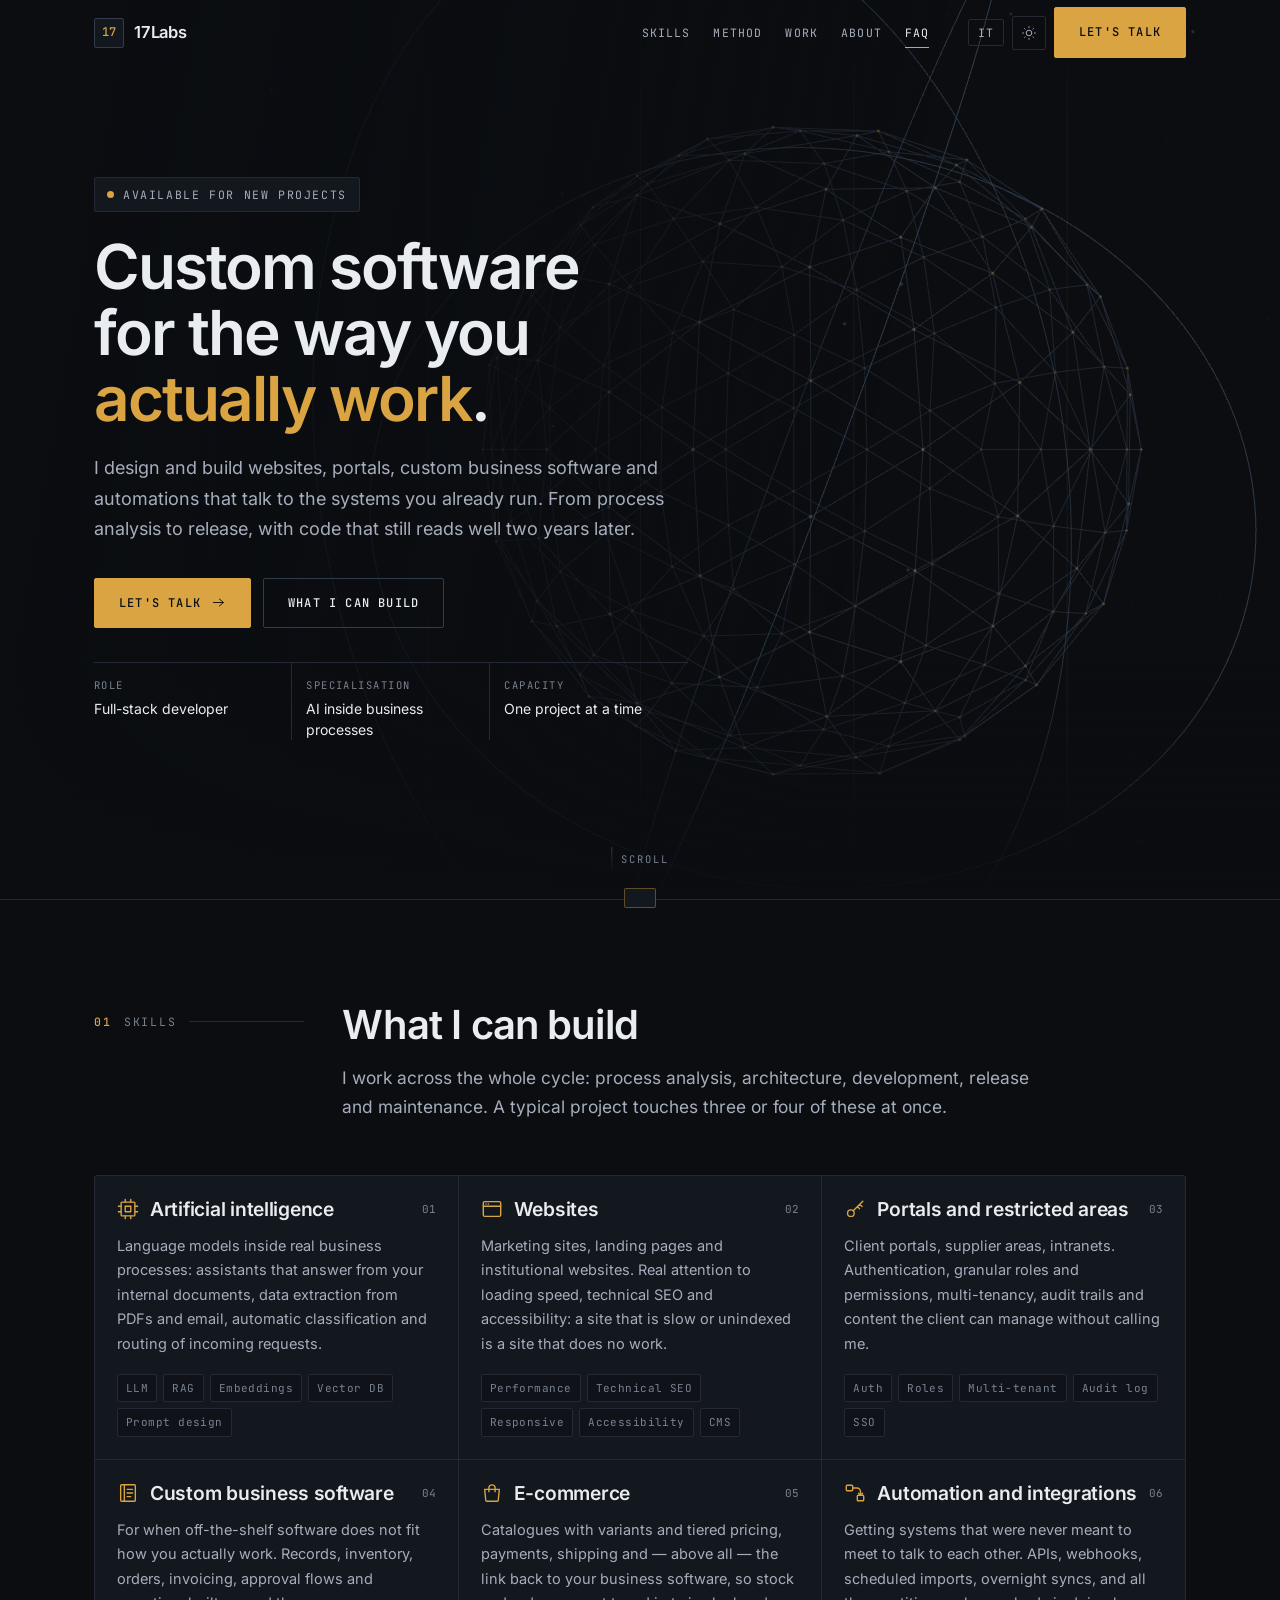
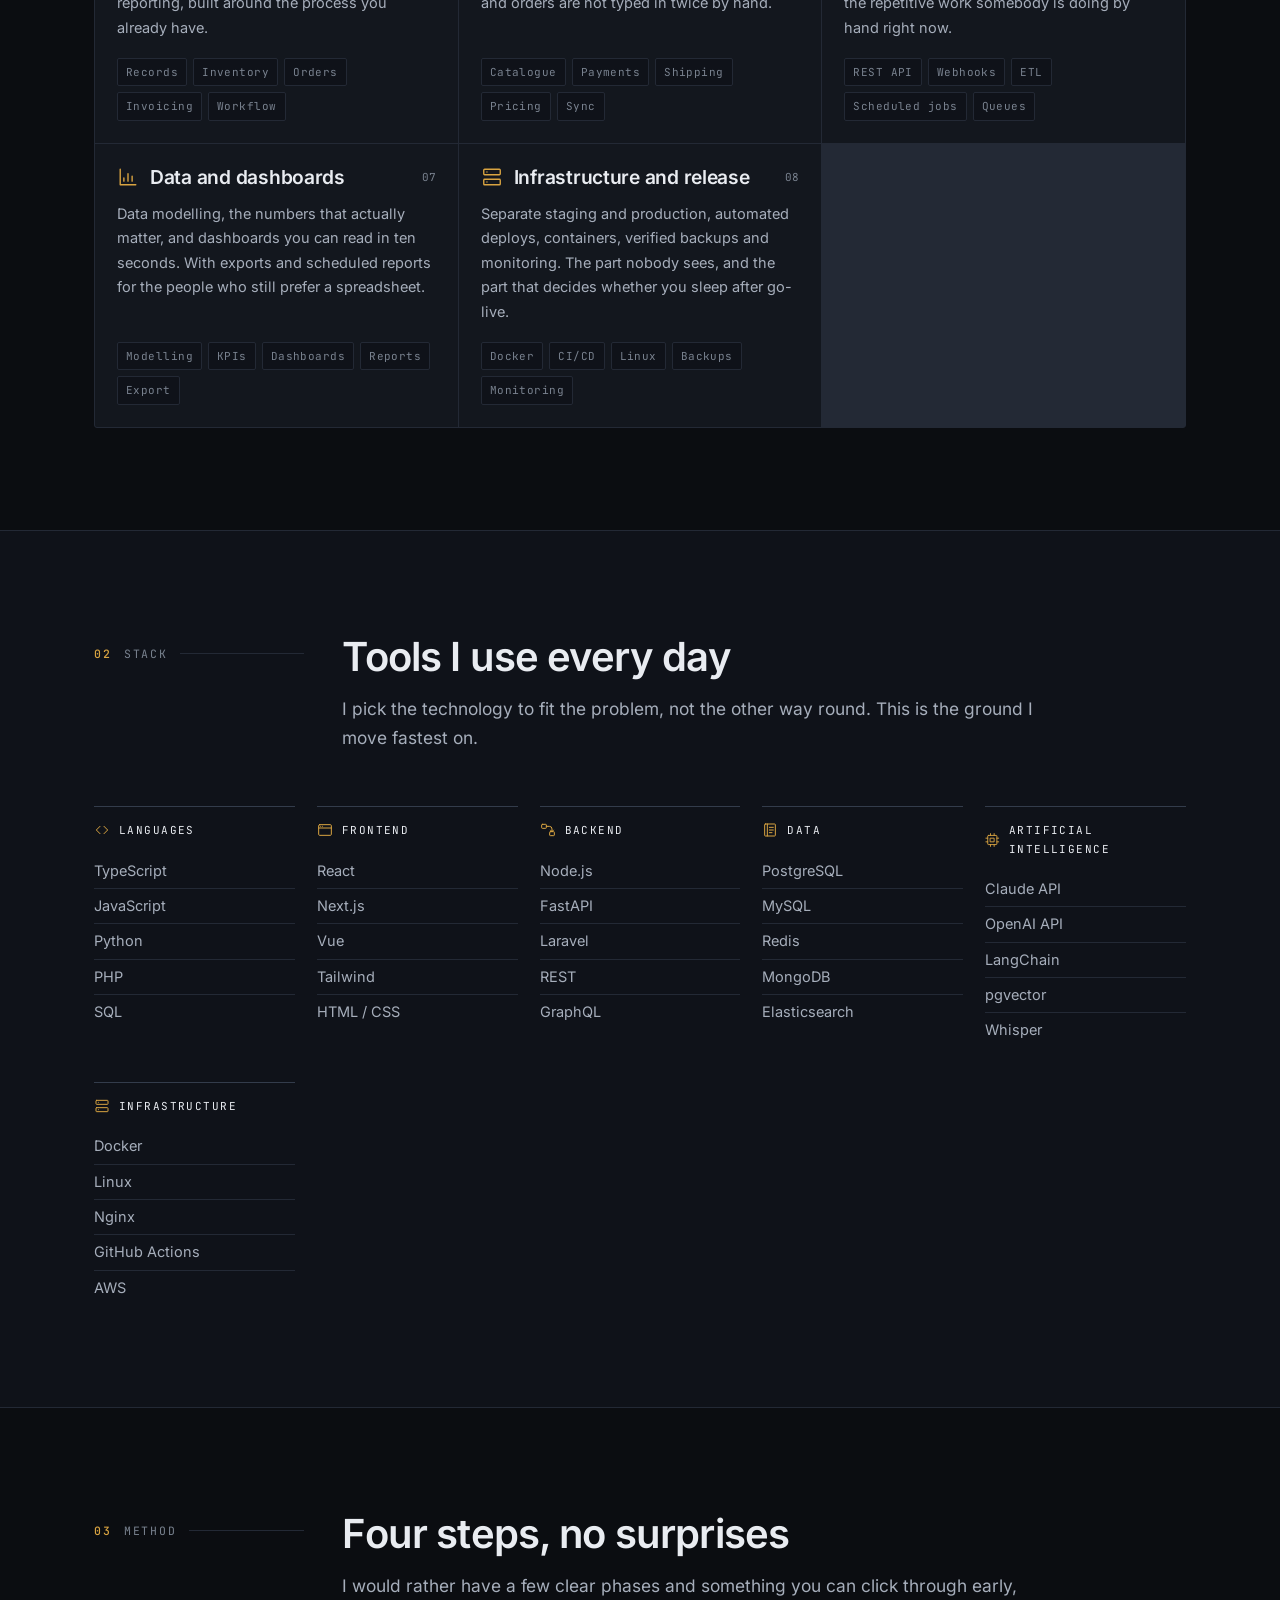
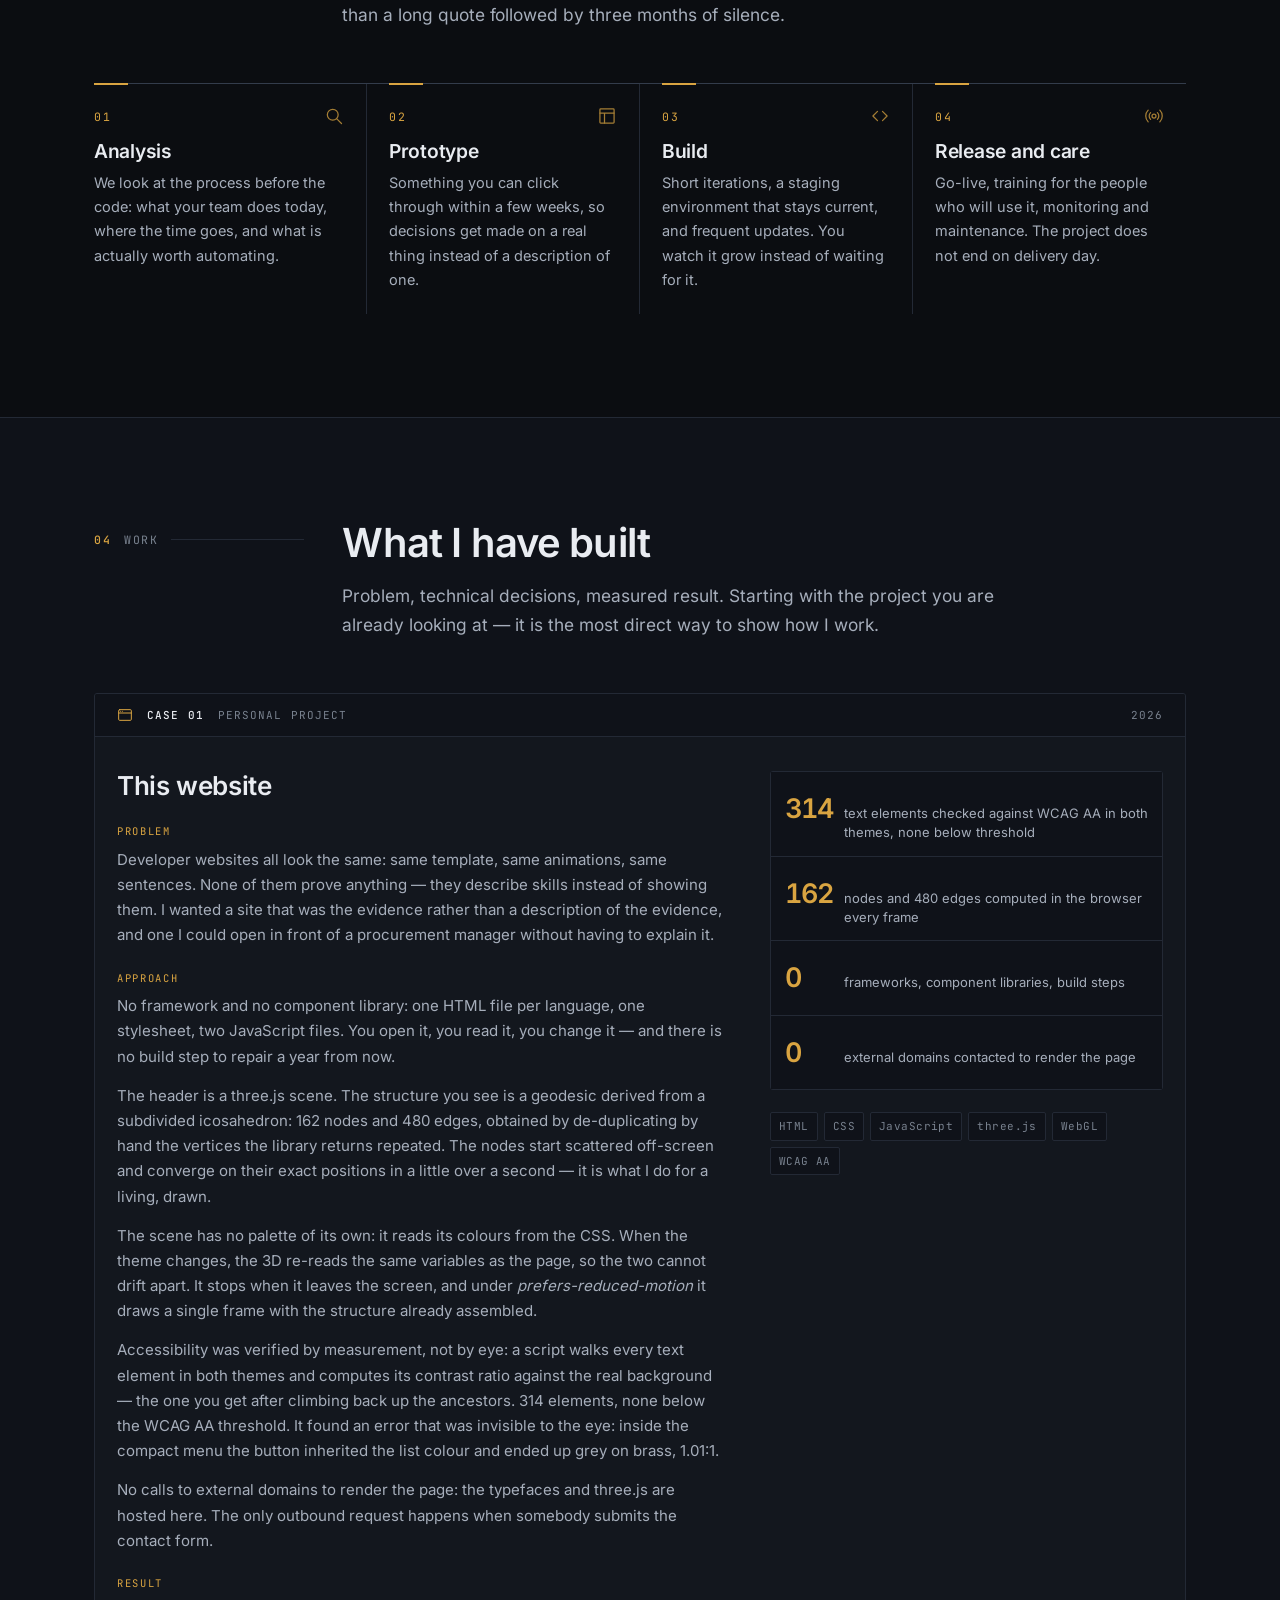
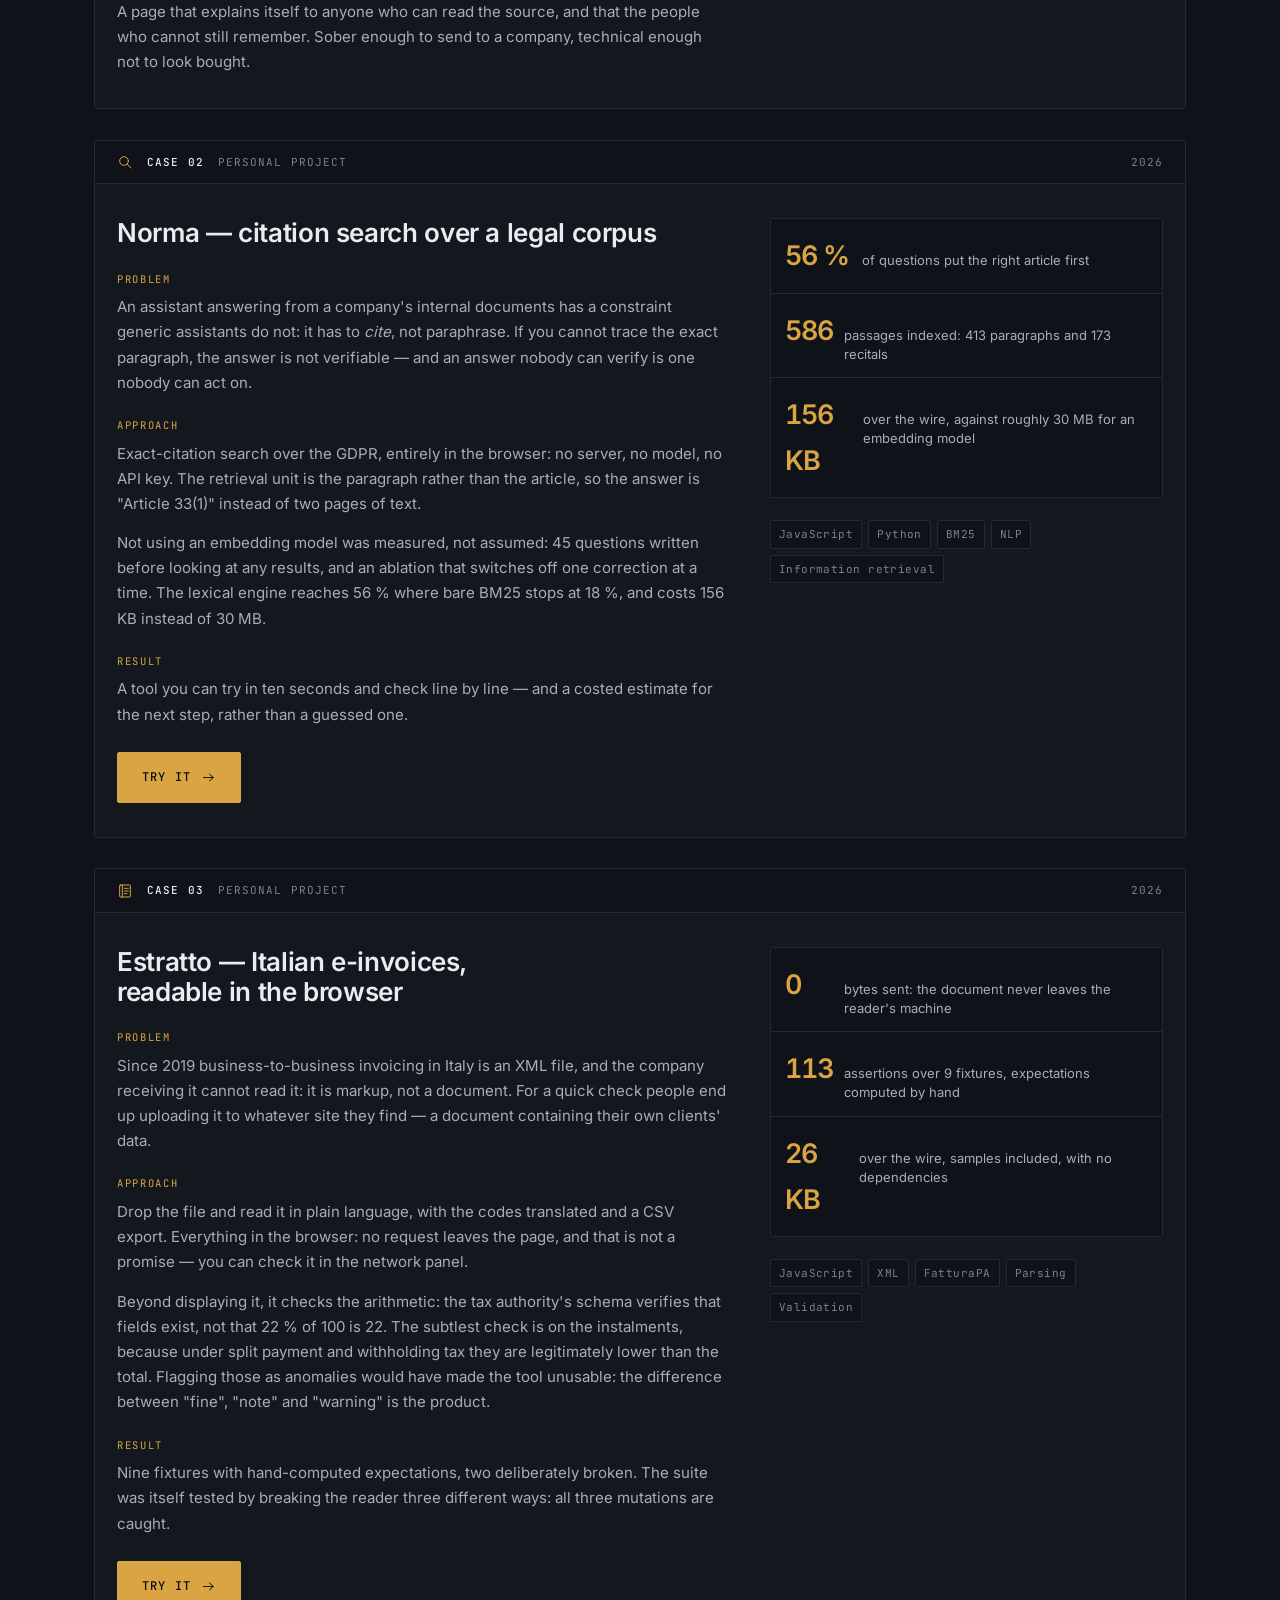
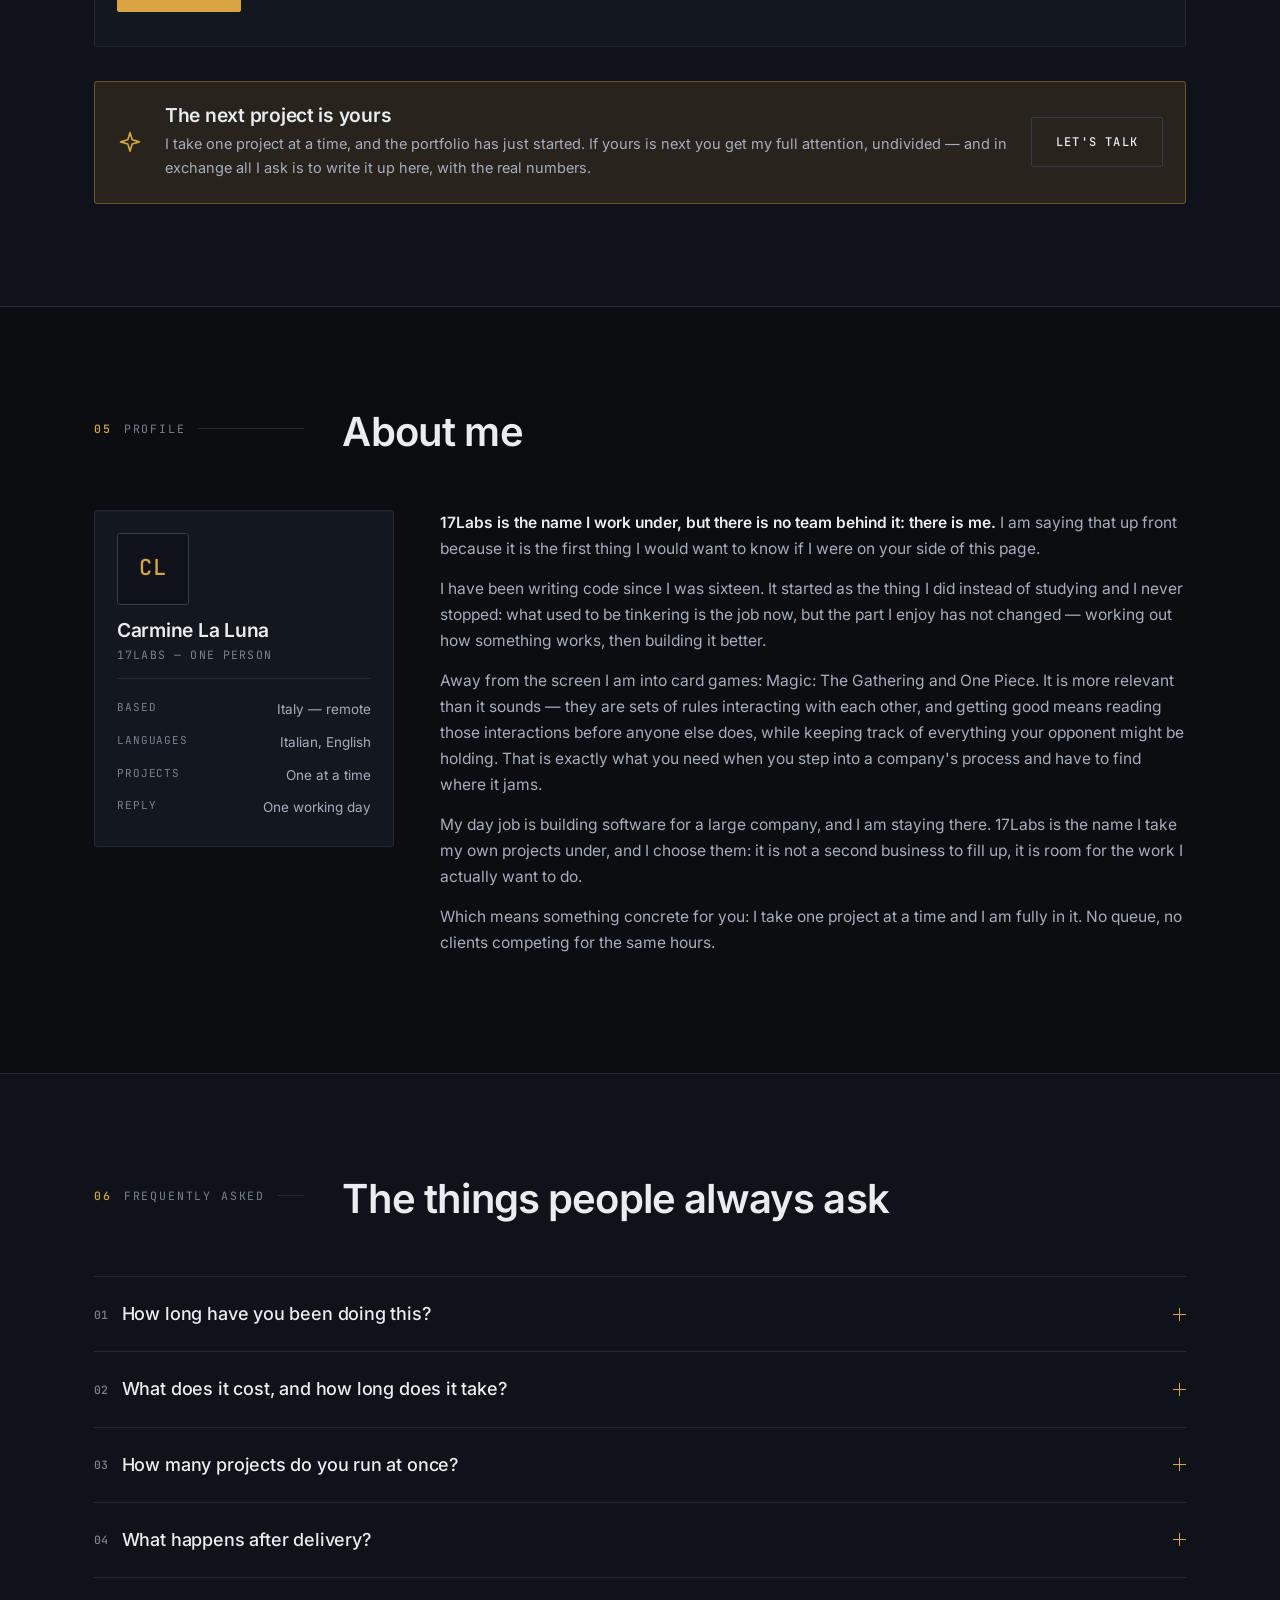
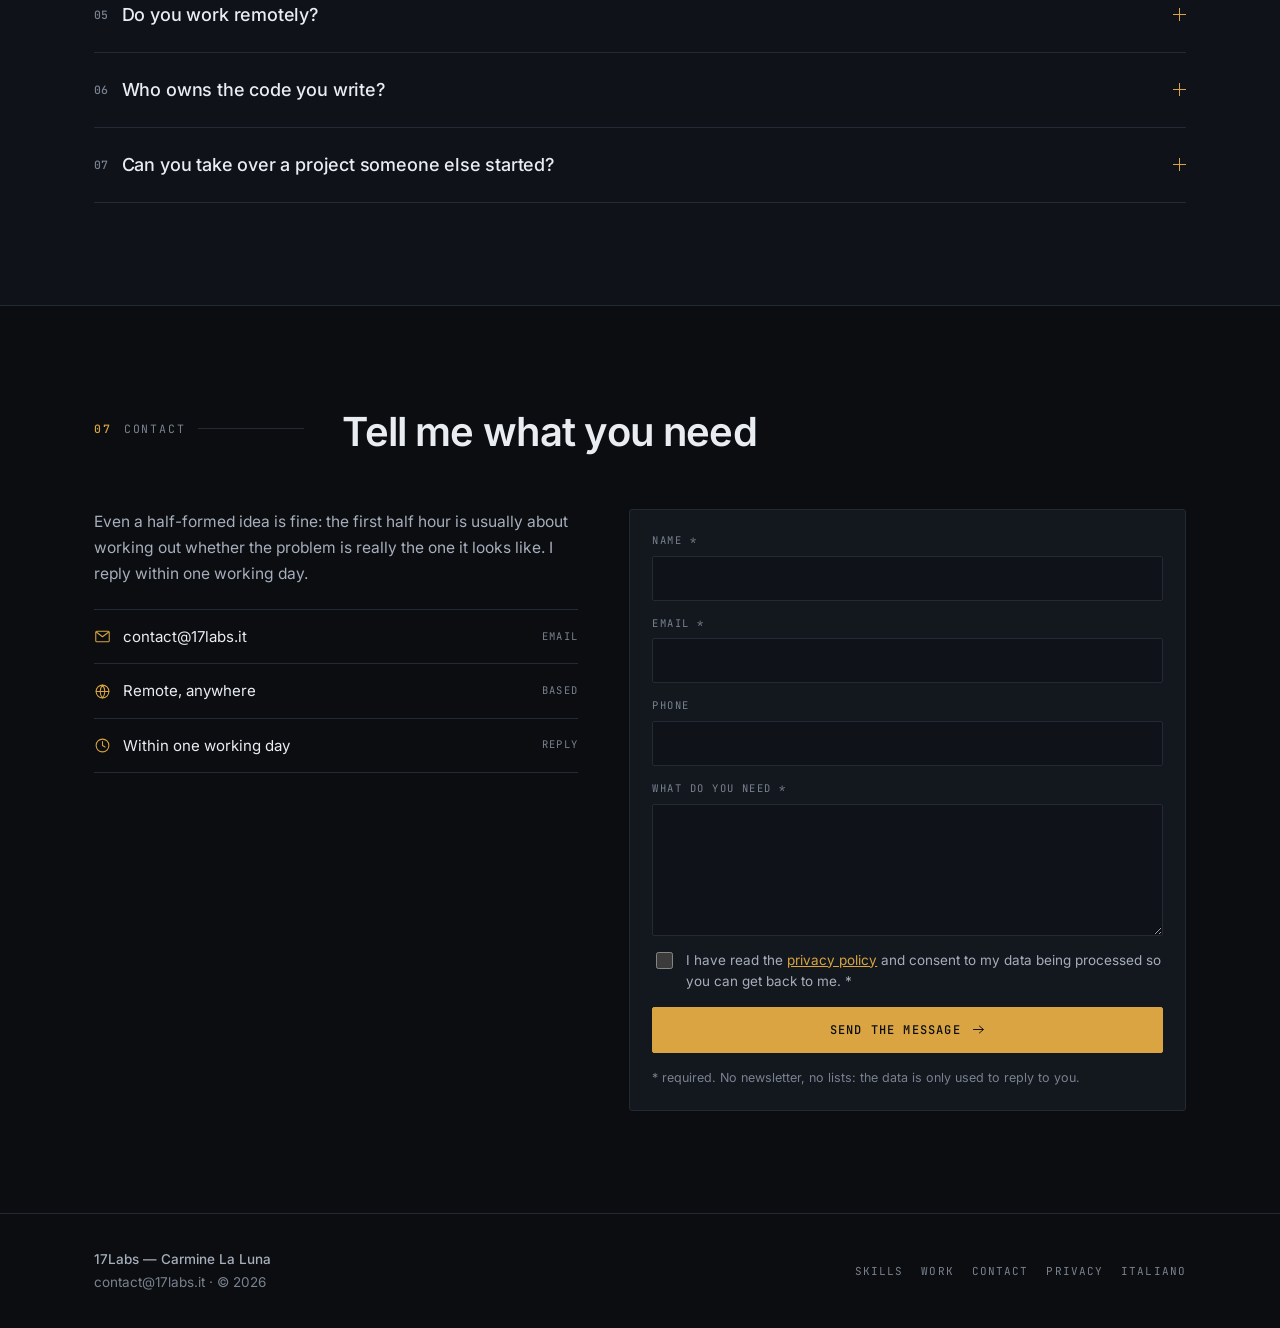
==== commit caf2dd71: "Toglie il modulo 3D interattivo dal caso studio Restava dentro la scheda di questo sito come prova d" ====
--- a/en/index.html
+++ b/en/index.html
@@ -1,915 +1,899 @@
-<!doctype html>
-<html lang="en" data-theme="dark">
-<head>
-<meta charset="utf-8">
-<meta name="viewport" content="width=device-width,initial-scale=1,viewport-fit=cover">
-<title>17Labs — Custom software for businesses | Carmine La Luna</title>
-<meta name="description" content="Websites, portals, custom business software and language-model integrations. From process analysis to release, with code that still reads well two years later.">
-<meta name="theme-color" content="#0b0d11" media="(prefers-color-scheme: dark)">
-<meta name="theme-color" content="#f3f1ec" media="(prefers-color-scheme: light)">
-
-<meta property="og:type" content="website">
-<meta property="og:site_name" content="17Labs">
-<meta property="og:title" content="17Labs — Custom software for businesses">
-<meta property="og:description" content="Websites, portals, custom business software and language-model integrations. From process analysis to release.">
-<meta property="og:locale" content="en_GB">
-<meta property="og:locale:alternate" content="it_IT">
-<!-- og:image needs an absolute URL: relative paths work on no platform.
-     PLACEHOLDER: og.png is still the one from Master, redraw it for V3. -->
-<meta property="og:image" content="https://17labs.it/og.png">
-<meta property="og:image:width" content="1200">
-<meta property="og:image:height" content="630">
-<meta property="og:image:alt" content="17Labs — custom software development">
-<meta property="og:url" content="https://17labs.it/en/">
-<link rel="canonical" href="https://17labs.it/en/">
-<link rel="alternate" hreflang="it" href="https://17labs.it/">
-<link rel="alternate" hreflang="en" href="https://17labs.it/en/">
-<link rel="alternate" hreflang="x-default" href="https://17labs.it/">
-<meta name="twitter:card" content="summary_large_image">
-<meta name="twitter:title" content="17Labs — Custom software for businesses">
-<meta name="twitter:description" content="Websites, portals, custom business software and language-model integrations.">
-<meta name="twitter:image" content="https://17labs.it/og.png">
-
-<!-- Person, not ProfessionalService: the latter declares a registered
-     business. Switch to ProfessionalService once the VAT number exists. -->
-<script type="application/ld+json">
-{
-  "@context": "https://schema.org",
-  "@type": "Person",
-  "name": "Carmine La Luna",
-  "alternateName": "17Labs",
-  "jobTitle": "Software developer",
-  "description": "I build websites, portals, custom business software and AI-powered integrations.",
-  "url": "https://17labs.it/en/",
-  "email": "contact@17labs.it",
-  "knowsLanguage": ["it", "en"],
-  "knowsAbout": [
-    "Custom software development",
-    "Web development",
-    "Client portals and restricted areas",
-    "Business management software",
-    "Large language model integration"
-  ]
-}
-</script>
-
-<link rel="stylesheet" href="../assets/fonts.css">
-<link rel="icon" href="data:image/svg+xml,%3Csvg xmlns='http://www.w3.org/2000/svg' viewBox='0 0 32 32'%3E%3Crect width='32' height='32' rx='3' fill='%230b0d11'/%3E%3Crect x='3.5' y='3.5' width='25' height='25' rx='1.5' fill='none' stroke='%23333c4b'/%3E%3Cg fill='%23d9a441'%3E%3Crect x='9' y='10' width='2.5' height='12'/%3E%3Crect x='9' y='10' width='6' height='2.5'/%3E%3Crect x='17' y='10' width='7' height='2.5'/%3E%3Crect x='19' y='12.5' width='2.5' height='9.5'/%3E%3C/g%3E%3C/svg%3E">
-
-<!-- Two things, before the first paint.
-     1. The saved theme, so there is no white flash.
-     2. The .js class: the scroll reveals stay hidden only when there is
-        JavaScript to reveal them. Without this line a browser with JS
-        turned off would show an empty page. -->
-<script>
-  (function () {
-    var d = document.documentElement;
-    d.classList.add('js');
-    try {
-      var t = localStorage.getItem('v3-theme');
-      if (t === 'light' || t === 'dark') d.setAttribute('data-theme', t);
-    } catch (e) {}
-  })();
-</script>
-<link rel="stylesheet" href="../assets/style.css">
-</head>
-<body>
-
-<a class="skip" href="#top">Skip to content</a>
-<div class="gridlines" aria-hidden="true"></div>
-<div class="readout" id="readout" role="status" aria-live="polite"></div>
-
-<!-- ============================================================
-     Icons: an inline symbol sheet, drawn as strokes on a 24 grid.
-     No library, no extra request, and they inherit the text colour
-     in both themes.
-     ============================================================ -->
-<svg width="0" height="0" style="position:absolute" aria-hidden="true" focusable="false">
-  <defs>
-    <symbol id="i-chip" viewBox="0 0 24 24"><rect x="4.5" y="4.5" width="15" height="15" rx="1"/><rect x="9" y="9" width="6" height="6"/><path d="M9 1.5V4.5M15 1.5V4.5M9 19.5v3M15 19.5v3M1.5 9h3M1.5 15h3M19.5 9h3M19.5 15h3"/></symbol>
-    <symbol id="i-browser" viewBox="0 0 24 24"><rect x="2.5" y="4" width="19" height="16" rx="1.5"/><path d="M2.5 9h19M5.5 6.5h.01M8 6.5h.01"/></symbol>
-    <symbol id="i-key" viewBox="0 0 24 24"><circle cx="7.5" cy="16.5" r="3.6"/><path d="M10.1 13.9 20.5 3.5M17.2 6.8l2.6 2.6M14.6 9.4l2.3 2.3"/></symbol>
-    <symbol id="i-ledger" viewBox="0 0 24 24"><rect x="4" y="3" width="16" height="18" rx="1"/><path d="M8 3v18M11 8h6M11 12h6M11 16h4"/></symbol>
-    <symbol id="i-bag" viewBox="0 0 24 24"><path d="M4 8h16l-1.2 12.1a1 1 0 0 1-1 .9H6.2a1 1 0 0 1-1-.9L4 8Z"/><path d="M8.6 10.5V6.6a3.4 3.4 0 0 1 6.8 0v3.9"/></symbol>
-    <symbol id="i-flow" viewBox="0 0 24 24"><rect x="2.5" y="3.5" width="7" height="6" rx="1"/><rect x="14.5" y="14.5" width="7" height="6" rx="1"/><path d="M9.5 6.5h4.5a4 4 0 0 1 4 4v4"/><path d="M15.8 12.2 18 14.4l2.2-2.2"/></symbol>
-    <symbol id="i-chart" viewBox="0 0 24 24"><path d="M3.5 3.5v17h17"/><path d="M7.5 16.5v-3.5M12 16.5v-8M16.5 16.5v-5.5"/></symbol>
-    <symbol id="i-server" viewBox="0 0 24 24"><rect x="3" y="3.5" width="18" height="6" rx="1"/><rect x="3" y="14.5" width="18" height="6" rx="1"/><path d="M6.5 6.5h.01M6.5 17.5h.01"/></symbol>
-    <symbol id="i-search" viewBox="0 0 24 24"><circle cx="10.5" cy="10.5" r="6.5"/><path d="M15.4 15.4 21 21"/></symbol>
-    <symbol id="i-draft" viewBox="0 0 24 24"><rect x="3.5" y="3.5" width="17" height="17" rx="1"/><path d="M3.5 8.5h17M9 8.5v12"/></symbol>
-    <symbol id="i-code" viewBox="0 0 24 24"><path d="M9 6.5 3.5 12 9 17.5M15 6.5 20.5 12 15 17.5"/></symbol>
-    <symbol id="i-live" viewBox="0 0 24 24"><circle cx="12" cy="12" r="2.4"/><path d="M7.9 7.9a5.8 5.8 0 0 0 0 8.2M16.1 7.9a5.8 5.8 0 0 1 0 8.2M5 5a9.9 9.9 0 0 0 0 14M19 5a9.9 9.9 0 0 1 0 14"/></symbol>
-    <symbol id="i-mail" viewBox="0 0 24 24"><rect x="2.5" y="4.5" width="19" height="15" rx="1.5"/><path d="m3.6 6 8.4 6.4L20.4 6"/></symbol>
-    <symbol id="i-globe" viewBox="0 0 24 24"><circle cx="12" cy="12" r="9"/><path d="M3 12h18M12 3a14 14 0 0 1 0 18 14 14 0 0 1 0-18Z"/></symbol>
-    <symbol id="i-clock" viewBox="0 0 24 24"><circle cx="12" cy="12" r="9"/><path d="M12 6.5V12l3.6 2.1"/></symbol>
-    <symbol id="i-spark" viewBox="0 0 24 24"><path d="M12 3.2 14 9.9l6.7 2-6.7 2-2 6.7-2-6.7-6.7-2 6.7-2Z"/></symbol>
-    <symbol id="i-arrow" viewBox="0 0 24 24"><path d="M4 12h15M13.5 6.5 20 12l-6.5 5.5"/></symbol>
-    <symbol id="i-sun" viewBox="0 0 24 24"><circle cx="12" cy="12" r="4.2"/><path d="M12 2v2.4M12 19.6V22M2 12h2.4M19.6 12H22M4.9 4.9l1.7 1.7M17.4 17.4l1.7 1.7M19.1 4.9l-1.7 1.7M6.6 17.4l-1.7 1.7"/></symbol>
-    <symbol id="i-moon" viewBox="0 0 24 24"><path d="M20.5 14.6A8.6 8.6 0 0 1 9.4 3.5a8.6 8.6 0 1 0 11.1 11.1Z"/></symbol>
-    <symbol id="i-menu" viewBox="0 0 24 24"><path d="M3.5 7h17M3.5 12h17M3.5 17h17"/></symbol>
-  </defs>
-</svg>
-
-<noscript>
-  <p style="padding:90px 20px 20px;max-width:62ch;margin:0 auto;line-height:1.7">
-    This page uses JavaScript for the header animation and the compact menu, but
-    all of the content — skills, stack, method, work, contact — is readable below
-    without it.
-  </p>
-</noscript>
-
-<!-- ============================ NAVIGATION ============================ -->
-<header class="nav" id="nav">
-  <div class="wrap nav__inner">
-    <a class="brand" href="#top">
-      <span class="brand__mark" aria-hidden="true">17</span>
-      17Labs
-    </a>
-
-    <nav class="nav__links" aria-label="Sections">
-      <a href="#skills">Skills</a>
-      <a href="#method">Method</a>
-      <a href="#work">Work</a>
-      <a href="#about">About</a>
-      <a href="#faq">FAQ</a>
-    </nav>
-
-    <div class="nav__end">
-      <a class="lang" href="../" hreflang="it" lang="it">IT</a>
-      <button class="iconbtn" id="theme-toggle" type="button" aria-label="Switch between light and dark theme">
-        <svg class="i-sun" aria-hidden="true"><use href="#i-sun"></use></svg>
-        <svg class="i-moon" aria-hidden="true"><use href="#i-moon"></use></svg>
-      </button>
-      <a class="btn btn--primary" href="#contact">Let's talk</a>
-      <button class="iconbtn nav__burger" id="nav-toggle" type="button"
-              aria-expanded="false" aria-controls="nav-menu" aria-label="Open the menu">
-        <svg aria-hidden="true"><use href="#i-menu"></use></svg>
-      </button>
-    </div>
-  </div>
-
-  <nav class="nav__panel" id="nav-menu" hidden aria-label="Main menu">
-    <a href="#skills">Skills</a>
-    <a href="#stack">Stack</a>
-    <a href="#method">Method</a>
-    <a href="#work">Work</a>
-    <a href="#about">About</a>
-    <a href="#faq">FAQ</a>
-    <a class="btn btn--primary" href="#contact">Let's talk</a>
-  </nav>
-</header>
-
-<main id="top">
-
-<!-- ============================ HERO ============================ -->
-<section class="hero">
-  <div class="hero__gl" id="hero-gl" aria-hidden="true"></div>
-  <div class="hero__veil" aria-hidden="true"></div>
-
-  <div class="wrap hero__inner">
-    <div class="hero__grid">
-      <div>
-        <p class="status"><i aria-hidden="true"></i>Available for new projects</p>
-
-        <h1>Custom software for the way you <em>actually work</em>.</h1>
-
-        <p class="hero__body">
-          I design and build websites, portals, custom business software and automations
-          that talk to the systems you already run. From process analysis to release, with
-          code that still reads well two years later.
-        </p>
-
-        <div class="hero__cta">
-          <a class="btn btn--primary btn--lg" href="#contact">
-            Let's talk
-            <svg class="ico" aria-hidden="true"><use href="#i-arrow"></use></svg>
-          </a>
-          <a class="btn btn--ghost" href="#skills">What I can build</a>
-        </div>
-
-        <!-- The same information that would elsewhere be a bullet list,
-             laid out as a spec sheet: it is the register of the whole site. -->
-        <dl class="specs">
-          <div>
-            <dt>Role</dt>
-            <dd>Full-stack developer</dd>
-          </div>
-          <div>
-            <dt>Specialisation</dt>
-            <dd>AI inside business processes</dd>
-          </div>
-          <div>
-            <dt>Capacity</dt>
-            <dd>One project at a time</dd>
-          </div>
-        </dl>
-      </div>
-      <div aria-hidden="true"></div>
-    </div>
-  </div>
-
-  <a class="hero__scroll" href="#skills"><i aria-hidden="true"></i>Scroll</a>
-</section>
-
-<!-- ============================ SKILLS ============================ -->
-<section class="section" id="skills">
-  <div class="wrap">
-    <div class="sec__head reveal">
-      <p class="eyebrow"><b>01</b>Skills</p>
-      <div>
-        <h2>What I can build</h2>
-        <p class="lede">
-          I work across the whole cycle: process analysis, architecture, development,
-          release and maintenance. A typical project touches three or four of these at once.
-        </p>
-      </div>
-    </div>
-
-    <div class="cards reveal">
-      <article class="card">
-        <div class="card__top">
-          <svg class="ico" aria-hidden="true"><use href="#i-chip"></use></svg>
-          <h3>Artificial intelligence</h3>
-          <span class="card__n">01</span>
-        </div>
-        <p>Language models inside real business processes: assistants that answer from your internal documents, data extraction from PDFs and email, automatic classification and routing of incoming requests.</p>
-        <ul class="tags"><li>LLM</li><li>RAG</li><li>Embeddings</li><li>Vector DB</li><li>Prompt design</li></ul>
-      </article>
-
-      <article class="card">
-        <div class="card__top">
-          <svg class="ico" aria-hidden="true"><use href="#i-browser"></use></svg>
-          <h3>Websites</h3>
-          <span class="card__n">02</span>
-        </div>
-        <p>Marketing sites, landing pages and institutional websites. Real attention to loading speed, technical SEO and accessibility: a site that is slow or unindexed is a site that does no work.</p>
-        <ul class="tags"><li>Performance</li><li>Technical SEO</li><li>Responsive</li><li>Accessibility</li><li>CMS</li></ul>
-      </article>
-
-      <article class="card">
-        <div class="card__top">
-          <svg class="ico" aria-hidden="true"><use href="#i-key"></use></svg>
-          <h3>Portals and restricted areas</h3>
-          <span class="card__n">03</span>
-        </div>
-        <p>Client portals, supplier areas, intranets. Authentication, granular roles and permissions, multi-tenancy, audit trails and content the client can manage without calling me.</p>
-        <ul class="tags"><li>Auth</li><li>Roles</li><li>Multi-tenant</li><li>Audit log</li><li>SSO</li></ul>
-      </article>
-
-      <article class="card">
-        <div class="card__top">
-          <svg class="ico" aria-hidden="true"><use href="#i-ledger"></use></svg>
-          <h3>Custom business software</h3>
-          <span class="card__n">04</span>
-        </div>
-        <p>For when off-the-shelf software does not fit how you actually work. Records, inventory, orders, invoicing, approval flows and reporting, built around the process you already have.</p>
-        <ul class="tags"><li>Records</li><li>Inventory</li><li>Orders</li><li>Invoicing</li><li>Workflow</li></ul>
-      </article>
-
-      <article class="card">
-        <div class="card__top">
-          <svg class="ico" aria-hidden="true"><use href="#i-bag"></use></svg>
-          <h3>E-commerce</h3>
-          <span class="card__n">05</span>
-        </div>
-        <p>Catalogues with variants and tiered pricing, payments, shipping and — above all — the link back to your business software, so stock and orders are not typed in twice by hand.</p>
-        <ul class="tags"><li>Catalogue</li><li>Payments</li><li>Shipping</li><li>Pricing</li><li>Sync</li></ul>
-      </article>
-
-      <article class="card">
-        <div class="card__top">
-          <svg class="ico" aria-hidden="true"><use href="#i-flow"></use></svg>
-          <h3>Automation and integrations</h3>
-          <span class="card__n">06</span>
-        </div>
-        <p>Getting systems that were never meant to meet to talk to each other. APIs, webhooks, scheduled imports, overnight syncs, and all the repetitive work somebody is doing by hand right now.</p>
-        <ul class="tags"><li>REST API</li><li>Webhooks</li><li>ETL</li><li>Scheduled jobs</li><li>Queues</li></ul>
-      </article>
-
-      <article class="card">
-        <div class="card__top">
-          <svg class="ico" aria-hidden="true"><use href="#i-chart"></use></svg>
-          <h3>Data and dashboards</h3>
-          <span class="card__n">07</span>
-        </div>
-        <p>Data modelling, the numbers that actually matter, and dashboards you can read in ten seconds. With exports and scheduled reports for the people who still prefer a spreadsheet.</p>
-        <ul class="tags"><li>Modelling</li><li>KPIs</li><li>Dashboards</li><li>Reports</li><li>Export</li></ul>
-      </article>
-
-      <article class="card">
-        <div class="card__top">
-          <svg class="ico" aria-hidden="true"><use href="#i-server"></use></svg>
-          <h3>Infrastructure and release</h3>
-          <span class="card__n">08</span>
-        </div>
-        <p>Separate staging and production, automated deploys, containers, verified backups and monitoring. The part nobody sees, and the part that decides whether you sleep after go-live.</p>
-        <ul class="tags"><li>Docker</li><li>CI/CD</li><li>Linux</li><li>Backups</li><li>Monitoring</li></ul>
-      </article>
-    </div>
-  </div>
-</section>
-
-<!-- ============================ STACK ============================ -->
-<section class="section section--alt" id="stack">
-  <div class="wrap">
-    <div class="sec__head reveal">
-      <p class="eyebrow"><b>02</b>Stack</p>
-      <div>
-        <h2>Tools I use every day</h2>
-        <p class="lede">
-          I pick the technology to fit the problem, not the other way round. This is the
-          ground I move fastest on.
-        </p>
-      </div>
-    </div>
-
-    <div class="stack reveal">
-      <div class="stack__col">
-        <p class="stack__title"><svg class="ico" aria-hidden="true"><use href="#i-code"></use></svg>Languages</p>
-        <ul><li>TypeScript</li><li>JavaScript</li><li>Python</li><li>PHP</li><li>SQL</li></ul>
-      </div>
-      <div class="stack__col">
-        <p class="stack__title"><svg class="ico" aria-hidden="true"><use href="#i-browser"></use></svg>Frontend</p>
-        <ul><li>React</li><li>Next.js</li><li>Vue</li><li>Tailwind</li><li>HTML / CSS</li></ul>
-      </div>
-      <div class="stack__col">
-        <p class="stack__title"><svg class="ico" aria-hidden="true"><use href="#i-flow"></use></svg>Backend</p>
-        <ul><li>Node.js</li><li>FastAPI</li><li>Laravel</li><li>REST</li><li>GraphQL</li></ul>
-      </div>
-      <div class="stack__col">
-        <p class="stack__title"><svg class="ico" aria-hidden="true"><use href="#i-ledger"></use></svg>Data</p>
-        <ul><li>PostgreSQL</li><li>MySQL</li><li>Redis</li><li>MongoDB</li><li>Elasticsearch</li></ul>
-      </div>
-      <div class="stack__col">
-        <p class="stack__title"><svg class="ico" aria-hidden="true"><use href="#i-chip"></use></svg>Artificial intelligence</p>
-        <ul><li>Claude API</li><li>OpenAI API</li><li>LangChain</li><li>pgvector</li><li>Whisper</li></ul>
-      </div>
-      <div class="stack__col">
-        <p class="stack__title"><svg class="ico" aria-hidden="true"><use href="#i-server"></use></svg>Infrastructure</p>
-        <ul><li>Docker</li><li>Linux</li><li>Nginx</li><li>GitHub Actions</li><li>AWS</li></ul>
-      </div>
-    </div>
-  </div>
-</section>
-
-<!-- ============================ METHOD ============================ -->
-<section class="section" id="method">
-  <div class="wrap">
-    <div class="sec__head reveal">
-      <p class="eyebrow"><b>03</b>Method</p>
-      <div>
-        <h2>Four steps, no surprises</h2>
-        <p class="lede">
-          I would rather have a few clear phases and something you can click through early,
-          than a long quote followed by three months of silence.
-        </p>
-      </div>
-    </div>
-
-    <div class="steps reveal">
-      <article class="step">
-        <div class="step__top">
-          <span class="step__n">01</span>
-          <svg class="ico" aria-hidden="true"><use href="#i-search"></use></svg>
-        </div>
-        <h3>Analysis</h3>
-        <p>We look at the process before the code: what your team does today, where the time goes, and what is actually worth automating.</p>
-      </article>
-      <article class="step">
-        <div class="step__top">
-          <span class="step__n">02</span>
-          <svg class="ico" aria-hidden="true"><use href="#i-draft"></use></svg>
-        </div>
-        <h3>Prototype</h3>
-        <p>Something you can click through within a few weeks, so decisions get made on a real thing instead of a description of one.</p>
-      </article>
-      <article class="step">
-        <div class="step__top">
-          <span class="step__n">03</span>
-          <svg class="ico" aria-hidden="true"><use href="#i-code"></use></svg>
-        </div>
-        <h3>Build</h3>
-        <p>Short iterations, a staging environment that stays current, and frequent updates. You watch it grow instead of waiting for it.</p>
-      </article>
-      <article class="step">
-        <div class="step__top">
-          <span class="step__n">04</span>
-          <svg class="ico" aria-hidden="true"><use href="#i-live"></use></svg>
-        </div>
-        <h3>Release and care</h3>
-        <p>Go-live, training for the people who will use it, monitoring and maintenance. The project does not end on delivery day.</p>
-      </article>
-    </div>
-  </div>
-</section>
-
-<!-- ============================ WORK ============================
-     CASE 01 is real and checkable: it describes this website, and
-     every number quoted can be verified by opening the source.
-     Further cases are added by duplicating <article class="case">,
-     one per real project. Better one documented well than three vague.
-================================================================= -->
-<section class="section section--alt" id="work">
-  <div class="wrap">
-    <div class="sec__head reveal">
-      <p class="eyebrow"><b>04</b>Work</p>
-      <div>
-        <h2>What I have built</h2>
-        <p class="lede">
-          Problem, technical decisions, measured result. Starting with the project you are
-          already looking at — it is the most direct way to show how I work.
-        </p>
-      </div>
-    </div>
-
-    <article class="case reveal">
-      <div class="case__bar">
-        <svg class="ico" aria-hidden="true"><use href="#i-browser"></use></svg>
-        <b>Case 01</b>
-        <span>Personal project</span>
-        <span>2026</span>
-      </div>
-
-      <div class="case__body">
-        <div>
-          <h3>This website</h3>
-
-          <div class="block">
-            <span class="block__k">Problem</span>
-            <p>Developer websites all look the same: same template, same animations, same
-               sentences. None of them prove anything — they describe skills instead of
-               showing them. I wanted a site that was the evidence rather than a description
-               of the evidence, and one I could open in front of a procurement manager
-               without having to explain it.</p>
-          </div>
-
-          <div class="block">
-            <span class="block__k">Approach</span>
-            <p>No framework and no component library: one HTML file per language, one
-               stylesheet, two JavaScript files. You open it, you read it, you change it —
-               and there is no build step to repair a year from now.</p>
-            <p>The header is a three.js scene. The structure you see is a geodesic derived
-               from a subdivided icosahedron: 162 nodes and 480 edges, obtained by
-               de-duplicating by hand the vertices the library returns repeated. The nodes
-               start scattered off-screen and converge on their exact positions in a little
-               over a second — it is what I do for a living, drawn.</p>
-            <p>The scene has no palette of its own: it reads its colours from the CSS. When
-               the theme changes, the 3D re-reads the same variables as the page, so the two
-               cannot drift apart. It stops when it leaves the screen, and under
-               <em>prefers-reduced-motion</em> it draws a single frame with the structure
-               already assembled.</p>
-            <p>Accessibility was verified by measurement, not by eye: a script walks every
-               text element in both themes and computes its contrast ratio against the real
-               background — the one you get after climbing back up the ancestors. 316
-               elements, none below the WCAG AA threshold. It found an error that was
-               invisible to the eye: inside the compact menu the button inherited the list
-               colour and ended up grey on brass, 1.01:1.</p>
-            <p>No calls to external domains to render the page: the typefaces and three.js
-               are hosted here. The only outbound request happens when somebody submits the
-               contact form.</p>
-          </div>
-
-          <div class="block">
-            <span class="block__k">Result</span>
-            <p>A page that explains itself to anyone who can read the source, and that the
-               people who cannot still remember. Sober enough to send to a company, technical
-               enough not to look bought.</p>
-          </div>
-        </div>
-
-        <div>
-          <div class="metrics">
-            <div class="metric"><b>316</b><span>text elements checked against WCAG AA in both themes, none below threshold</span></div>
-            <div class="metric"><b>162</b><span>nodes and 480 edges computed in the browser every frame</span></div>
-            <div class="metric"><b>0</b><span>frameworks, component libraries, build steps</span></div>
-            <div class="metric"><b>0</b><span>external domains contacted to render the page</span></div>
-          </div>
-          <ul class="tags"><li>HTML</li><li>CSS</li><li>JavaScript</li><li>three.js</li><li>WebGL</li><li>WCAG AA</li></ul>
-        </div>
-      </div>
-
-      <!-- The interactive module lives inside the case study, not in a
-           section of its own: here it is evidence, not a pastime. -->
-      <div class="module">
-        <div class="module__bar">
-          <span>3D module</span>
-          <span>Drag to rotate</span>
-        </div>
-        <div class="module__gl" id="module-gl">
-          <p class="module__fallback">
-            3D scene not loaded.<br>
-            WebGL unavailable on this device.<br>
-            The rest of the page works regardless.
-          </p>
-        </div>
-      </div>
-    </article>
-
-
-    <!-- ============================================================
-         The only reference to Norma on the site. The project lives on
-         its own, on its own domain: this is the card and the outbound
-         link, nothing else.
-         PLACEHOLDER: update the address once it is published.
-         ============================================================ -->
-    <article class="case reveal" style="margin-top:clamp(20px,2.4vw,32px)">
-      <div class="case__bar">
-        <svg class="ico" aria-hidden="true"><use href="#i-search"></use></svg>
-        <b>Case 02</b>
-        <span>Personal project</span>
-        <span>2026</span>
-      </div>
-
-      <div class="case__body">
-        <div>
-          <h3>Norma — citation search over a legal corpus</h3>
-
-          <div class="block">
-            <span class="block__k">Problem</span>
-            <p>An assistant answering from a company's internal documents has a
-               constraint generic assistants do not: it has to <em>cite</em>, not
-               paraphrase. If you cannot trace the exact paragraph, the answer is not
-               verifiable — and an answer nobody can verify is one nobody can act on.</p>
-          </div>
-
-          <div class="block">
-            <span class="block__k">Approach</span>
-            <p>Exact-citation search over the GDPR, entirely in the browser: no server,
-               no model, no API key. The retrieval unit is the paragraph rather than the
-               article, so the answer is "Article 33(1)" instead of two pages of text.</p>
-            <p>Not using an embedding model was measured, not assumed: 45 questions
-               written before looking at any results, and an ablation that switches off
-               one correction at a time. The lexical engine reaches 56 % where bare BM25
-               stops at 18 %, and costs 156 KB instead of 30 MB.</p>
-          </div>
-
-          <div class="block">
-            <span class="block__k">Result</span>
-            <p>A tool you can try in ten seconds and check line by line — and a costed
-               estimate for the next step, rather than a guessed one.</p>
-          </div>
-
-          <div style="margin-top:clamp(18px,2vw,26px)">
-            <a class="btn btn--primary" href="https://norma.17labs.it/" rel="noopener">
-              Try it
-              <svg class="ico" aria-hidden="true"><use href="#i-arrow"></use></svg>
-            </a>
-          </div>
-        </div>
-
-        <div>
-          <div class="metrics">
-            <div class="metric"><b>56 %</b><span>of questions put the right article first</span></div>
-            <div class="metric"><b>586</b><span>passages indexed: 413 paragraphs and 173 recitals</span></div>
-            <div class="metric"><b>156 KB</b><span>over the wire, against roughly 30 MB for an embedding model</span></div>
-          </div>
-          <ul class="tags"><li>JavaScript</li><li>Python</li><li>BM25</li><li>NLP</li><li>Information retrieval</li></ul>
-        </div>
-      </div>
-    </article>
-
-
-    <!-- The only reference to Estratto. The project lives on its own,
-         at estratto.17labs.it: this is the card and the outbound link. -->
-    <article class="case reveal" style="margin-top:clamp(20px,2.4vw,32px)">
-      <div class="case__bar">
-        <svg class="ico" aria-hidden="true"><use href="#i-ledger"></use></svg>
-        <b>Case 03</b>
-        <span>Personal project</span>
-        <span>2026</span>
-      </div>
-
-      <div class="case__body">
-        <div>
-          <h3>Estratto — Italian e-invoices, readable in the browser</h3>
-
-          <div class="block">
-            <span class="block__k">Problem</span>
-            <p>Since 2019 business-to-business invoicing in Italy is an XML file, and
-               the company receiving it cannot read it: it is markup, not a document.
-               For a quick check people end up uploading it to whatever site they
-               find — a document containing their own clients' data.</p>
-          </div>
-
-          <div class="block">
-            <span class="block__k">Approach</span>
-            <p>Drop the file and read it in plain language, with the codes translated
-               and a CSV export. Everything in the browser: no request leaves the page,
-               and that is not a promise — you can check it in the network panel.</p>
-            <p>Beyond displaying it, it checks the arithmetic: the tax authority's
-               schema verifies that fields exist, not that 22 % of 100 is 22. The
-               subtlest check is on the instalments, because under split payment and
-               withholding tax they are legitimately lower than the total. Flagging
-               those as anomalies would have made the tool unusable: the difference
-               between "fine", "note" and "warning" is the product.</p>
-          </div>
-
-          <div class="block">
-            <span class="block__k">Result</span>
-            <p>Nine fixtures with hand-computed expectations, two deliberately broken.
-               The suite was itself tested by breaking the reader three different ways:
-               all three mutations are caught.</p>
-          </div>
-
-          <div style="margin-top:clamp(18px,2vw,26px)">
-            <a class="btn btn--primary" href="https://estratto.17labs.it/" rel="noopener">
-              Try it
-              <svg class="ico" aria-hidden="true"><use href="#i-arrow"></use></svg>
-            </a>
-          </div>
-        </div>
-
-        <div>
-          <div class="metrics">
-            <div class="metric"><b>0</b><span>bytes sent: the document never leaves the reader's machine</span></div>
-            <div class="metric"><b>113</b><span>assertions over 9 fixtures, expectations computed by hand</span></div>
-            <div class="metric"><b>26 KB</b><span>over the wire, samples included, with no dependencies</span></div>
-          </div>
-          <ul class="tags"><li>JavaScript</li><li>XML</li><li>FatturaPA</li><li>Parsing</li><li>Validation</li></ul>
-        </div>
-      </div>
-    </article>
-
-    <div class="next reveal">
-      <svg class="ico" aria-hidden="true"><use href="#i-spark"></use></svg>
-      <div>
-        <h3>The next project is yours</h3>
-        <p>I take one project at a time, and the portfolio has just started. If yours is next
-           you get my full attention, undivided — and in exchange all I ask is to write it up
-           here, with the real numbers.</p>
-      </div>
-      <a class="btn" href="#contact">Let's talk</a>
-    </div>
-  </div>
-</section>
-
-<!-- ============================ ABOUT ============================ -->
-<section class="section" id="about">
-  <div class="wrap">
-    <div class="sec__head reveal">
-      <p class="eyebrow"><b>05</b>Profile</p>
-      <div>
-        <h2>About me</h2>
-      </div>
-    </div>
-
-    <div class="about reveal">
-      <div class="about__card">
-        <span class="monogram" aria-hidden="true">CL</span>
-        <h3>Carmine La Luna</h3>
-        <p class="about__role">17Labs — one person</p>
-        <dl class="about__meta">
-          <div><dt>Based</dt><dd>Italy — remote</dd></div>
-          <div><dt>Languages</dt><dd>Italian, English</dd></div>
-          <div><dt>Projects</dt><dd>One at a time</dd></div>
-          <div><dt>Reply</dt><dd>One working day</dd></div>
-        </dl>
-      </div>
-
-      <div class="about__text">
-        <p><strong>17Labs is the name I work under, but there is no team behind it: there is
-           me.</strong> I am saying that up front because it is the first thing I would want
-           to know if I were on your side of this page.</p>
-        <p>I have been writing code since I was sixteen. It started as the thing I did
-           instead of studying and I never stopped: what used to be tinkering is the job now,
-           but the part I enjoy has not changed — working out how something works, then
-           building it better.</p>
-        <p>Away from the screen I am into card games: Magic: The Gathering and One Piece. It
-           is more relevant than it sounds — they are sets of rules interacting with each
-           other, and getting good means reading those interactions before anyone else does,
-           while keeping track of everything your opponent might be holding. That is exactly
-           what you need when you step into a company's process and have to find where it
-           jams.</p>
-        <!-- PLACEHOLDER: check your employment contract before publishing this line.
-             Many contracts regulate parallel freelance activity. -->
-        <p>My day job is building software for a large company, and I am staying there.
-           17Labs is the name I take my own projects under, and I choose them: it is not a
-           second business to fill up, it is room for the work I actually want to do.</p>
-        <p>Which means something concrete for you: I take one project at a time and I am
-           fully in it. No queue, no clients competing for the same hours.</p>
-      </div>
-    </div>
-  </div>
-</section>
-
-<!-- ============================ FAQ ============================ -->
-<section class="section section--alt" id="faq">
-  <div class="wrap">
-    <div class="sec__head reveal">
-      <p class="eyebrow"><b>06</b>Frequently asked</p>
-      <div>
-        <h2>The things people always ask</h2>
-      </div>
-    </div>
-
-    <div class="faq reveal">
-      <details>
-        <summary><span class="faq__q">01</span>How long have you been doing this?</summary>
-        <div class="faq__a">
-          <p>I have been writing code since I was sixteen and I do it for a living: I build
-             software full time for a large company.</p>
-          <p>17Labs is the name I take my own projects under, and it has just started. So
-             what you will find above is documented personal work rather than a client list —
-             that is a choice, not a gap papered over with borrowed names.</p>
-        </div>
-      </details>
-
-      <details>
-        <summary><span class="faq__q">02</span>What does it cost, and how long does it take?</summary>
-        <div class="faq__a">
-          <p>It genuinely depends on the project, and I will spare you the invented price
-             list: a marketing site and a system covering five departments have nothing in
-             common, in either price or time.</p>
-          <p>The fastest way to find out is a call. I will ask a few questions about what
-             happens in your process today and give you an honest estimate — and if the job
-             does not make sense, I will tell you instead of selling it to you.</p>
-        </div>
-      </details>
-
-      <details>
-        <summary><span class="faq__q">03</span>How many projects do you run at once?</summary>
-        <div class="faq__a">
-          <p>One. When I take a job I am fully in it, with no queue and no splitting myself
-             between clients competing for the same hours.</p>
-          <p>That is the concrete advantage of hiring one person instead of a studio: you are
-             never the project that waits.</p>
-        </div>
-      </details>
-
-      <details>
-        <summary><span class="faq__q">04</span>What happens after delivery?</summary>
-        <div class="faq__a">
-          <p>Delivery includes a support period. It is deliberately short — roughly a month —
-             because its job is to cover the things that only surface once the software is
-             genuinely in use: a fix, a detail to adjust, a question from someone using it
-             every day.</p>
-          <p>If you want to continue after that, it extends. But I would rather it were your
-             choice once you have seen how it goes, than a signature collected beforehand.</p>
-        </div>
-      </details>
-
-      <details>
-        <summary><span class="faq__q">05</span>Do you work remotely?</summary>
-        <div class="faq__a">
-          <p>Yes, anywhere. I work fully remotely with no geographic limits: what it takes is
-             a video call now and then and a written channel where you can reach me.</p>
-          <p>I work in English and Italian.</p>
-        </div>
-      </details>
-
-      <details>
-        <summary><span class="faq__q">06</span>Who owns the code you write?</summary>
-        <div class="faq__a">
-          <p>The project code is yours. What I write for you — your process logic, your data
-             model, your interfaces — is handed over with full repository access and stays
-             yours. If you ever want to change supplier or bring the work in house, you do
-             not need my permission.</p>
-          <p>There is one exception, and it is only fair to state it up front: the generic
-             libraries and components I carry from one project to the next stay mine, and you
-             get an unlimited, perpetual licence to use them within your project. That is not
-             there to lock you in — it is what lets me avoid starting from zero every time,
-             which is what makes the work cost you less.</p>
-          <p>The only thing I keep is the right to write the project up in my portfolio. If
-             you would rather I did not, just say so.</p>
-        </div>
-      </details>
-
-      <details>
-        <summary><span class="faq__q">07</span>Can you take over a project someone else started?</summary>
-        <div class="faq__a">
-          <p>It depends, and it needs looking at before anyone promises anything. Send me the
-             code and tell me where things stopped: I will assess how much is salvageable,
-             what is worth rewriting, and whether it makes more sense to continue or restart.</p>
-          <p>You get that assessment either way, even if we then decide not to work together.
-             A clear answer beats a quote for something I have not seen.</p>
-        </div>
-      </details>
-    </div>
-  </div>
-</section>
-
-<!-- ============================ CONTACT ============================ -->
-<section class="section" id="contact">
-  <div class="wrap">
-    <div class="sec__head reveal">
-      <p class="eyebrow"><b>07</b>Contact</p>
-      <div>
-        <h2>Tell me what you need</h2>
-      </div>
-    </div>
-
-    <div class="contact reveal">
-      <div class="contact__side">
-        <p>
-          Even a half-formed idea is fine: the first half hour is usually about working out
-          whether the problem is really the one it looks like. I reply within one working day.
-        </p>
-        <ul class="contact__list">
-          <li>
-            <a href="mailto:contact@17labs.it">
-              <svg class="ico" aria-hidden="true"><use href="#i-mail"></use></svg>
-              contact@17labs.it
-              <em>Email</em>
-            </a>
-          </li>
-          <li>
-            <span>
-              <svg class="ico" aria-hidden="true"><use href="#i-globe"></use></svg>
-              Remote, anywhere
-              <em>Based</em>
-            </span>
-          </li>
-          <li>
-            <span>
-              <svg class="ico" aria-hidden="true"><use href="#i-clock"></use></svg>
-              Within one working day
-              <em>Reply</em>
-            </span>
-          </li>
-        </ul>
-      </div>
-
-      <!-- ============================================================
-           Wired to Web3Forms. Submission goes over AJAX, so whoever
-           writes stays on this page instead of landing on the service's
-           thank-you screen.
-
-           The access_key is public by design: Web3Forms ties it to your
-           mailbox and protects it on their side. Anyone reading the source
-           can see it — that is normal, but if spam starts arriving,
-           regenerate it in the dashboard and replace it here and in
-           ../index.html.
-           ============================================================ -->
-      <form class="form" id="contact-form" method="post"
-            action="https://api.web3forms.com/submit" novalidate>
-        <input type="hidden" name="access_key" value="41769e19-1d47-4e3a-b365-0332cb65e37b">
-        <input type="hidden" name="subject" value="New message from 17labs.it (EN)">
-        <input type="hidden" name="from_name" value="17Labs — website">
-        <input type="hidden" name="lingua" value="en">
-        <!-- bot trap: bots fill everything in, people never see it -->
-        <input type="checkbox" name="botcheck" style="display:none" tabindex="-1" aria-hidden="true">
-
-        <div class="field" id="f-nome">
-          <label for="i-nome">Name *</label>
-          <input id="i-nome" name="nome" type="text" autocomplete="name" required>
-          <span class="err" id="e-nome" role="alert"></span>
-        </div>
-
-        <div class="field" id="f-email">
-          <label for="i-email">Email *</label>
-          <input id="i-email" name="email" type="email" autocomplete="email" required>
-          <span class="err" id="e-email" role="alert"></span>
-        </div>
-
-        <div class="field" id="f-tel">
-          <label for="i-tel">Phone</label>
-          <input id="i-tel" name="telefono" type="tel" autocomplete="tel">
-        </div>
-
-        <div class="field" id="f-msg">
-          <label for="i-msg">What do you need *</label>
-          <textarea id="i-msg" name="messaggio" required></textarea>
-          <span class="err" id="e-msg" role="alert"></span>
-        </div>
-
-        <div class="field consent" id="f-ok">
-          <input id="i-ok" name="consenso" type="checkbox" required>
-          <label for="i-ok">I have read the <a href="privacy.html">privacy policy</a> and consent
-            to my data being processed so you can get back to me. *</label>
-        </div>
-        <span class="err" id="e-ok" role="alert"></span>
-
-        <button class="btn btn--primary" type="submit">
-          Send the message
-          <svg class="ico" aria-hidden="true"><use href="#i-arrow"></use></svg>
-        </button>
-        <p class="form__out" id="form-out" role="status" aria-live="polite"></p>
-        <p class="form__note">* required. No newsletter, no lists: the data is only used to reply to you.</p>
-      </form>
-    </div>
-  </div>
-</section>
-
-</main>
-
-<!-- ============================ FOOTER ============================ -->
-<footer class="footer">
-  <div class="wrap footer__inner">
-    <!-- The VAT number goes here ONLY once it actually exists. -->
-    <p class="footer__note">
-      <b>17Labs — Carmine La Luna</b><br>
-      contact@17labs.it · © <span data-year>2026</span>
-    </p>
-    <nav class="footer__links" aria-label="Secondary links">
-      <a href="#skills">Skills</a>
-      <a href="#work">Work</a>
-      <a href="#contact">Contact</a>
-      <a href="privacy.html">Privacy</a>
-      <a href="../" hreflang="it" lang="it">Italiano</a>
-    </nav>
-  </div>
-</footer>
-
-<script src="../assets/app.js" defer></script>
-<script type="module" src="../assets/scene.js"></script>
-</body>
-</html>
+<!doctype html>
+<html lang="en" data-theme="dark">
+<head>
+<meta charset="utf-8">
+<meta name="viewport" content="width=device-width,initial-scale=1,viewport-fit=cover">
+<title>17Labs — Custom software for businesses | Carmine La Luna</title>
+<meta name="description" content="Websites, portals, custom business software and language-model integrations. From process analysis to release, with code that still reads well two years later.">
+<meta name="theme-color" content="#0b0d11" media="(prefers-color-scheme: dark)">
+<meta name="theme-color" content="#f3f1ec" media="(prefers-color-scheme: light)">
+
+<meta property="og:type" content="website">
+<meta property="og:site_name" content="17Labs">
+<meta property="og:title" content="17Labs — Custom software for businesses">
+<meta property="og:description" content="Websites, portals, custom business software and language-model integrations. From process analysis to release.">
+<meta property="og:locale" content="en_GB">
+<meta property="og:locale:alternate" content="it_IT">
+<!-- og:image needs an absolute URL: relative paths work on no platform.
+     PLACEHOLDER: og.png is still the one from Master, redraw it for V3. -->
+<meta property="og:image" content="https://17labs.it/og.png">
+<meta property="og:image:width" content="1200">
+<meta property="og:image:height" content="630">
+<meta property="og:image:alt" content="17Labs — custom software development">
+<meta property="og:url" content="https://17labs.it/en/">
+<link rel="canonical" href="https://17labs.it/en/">
+<link rel="alternate" hreflang="it" href="https://17labs.it/">
+<link rel="alternate" hreflang="en" href="https://17labs.it/en/">
+<link rel="alternate" hreflang="x-default" href="https://17labs.it/">
+<meta name="twitter:card" content="summary_large_image">
+<meta name="twitter:title" content="17Labs — Custom software for businesses">
+<meta name="twitter:description" content="Websites, portals, custom business software and language-model integrations.">
+<meta name="twitter:image" content="https://17labs.it/og.png">
+
+<!-- Person, not ProfessionalService: the latter declares a registered
+     business. Switch to ProfessionalService once the VAT number exists. -->
+<script type="application/ld+json">
+{
+  "@context": "https://schema.org",
+  "@type": "Person",
+  "name": "Carmine La Luna",
+  "alternateName": "17Labs",
+  "jobTitle": "Software developer",
+  "description": "I build websites, portals, custom business software and AI-powered integrations.",
+  "url": "https://17labs.it/en/",
+  "email": "contact@17labs.it",
+  "knowsLanguage": ["it", "en"],
+  "knowsAbout": [
+    "Custom software development",
+    "Web development",
+    "Client portals and restricted areas",
+    "Business management software",
+    "Large language model integration"
+  ]
+}
+</script>
+
+<link rel="stylesheet" href="../assets/fonts.css">
+<link rel="icon" href="data:image/svg+xml,%3Csvg xmlns='http://www.w3.org/2000/svg' viewBox='0 0 32 32'%3E%3Crect width='32' height='32' rx='3' fill='%230b0d11'/%3E%3Crect x='3.5' y='3.5' width='25' height='25' rx='1.5' fill='none' stroke='%23333c4b'/%3E%3Cg fill='%23d9a441'%3E%3Crect x='9' y='10' width='2.5' height='12'/%3E%3Crect x='9' y='10' width='6' height='2.5'/%3E%3Crect x='17' y='10' width='7' height='2.5'/%3E%3Crect x='19' y='12.5' width='2.5' height='9.5'/%3E%3C/g%3E%3C/svg%3E">
+
+<!-- Two things, before the first paint.
+     1. The saved theme, so there is no white flash.
+     2. The .js class: the scroll reveals stay hidden only when there is
+        JavaScript to reveal them. Without this line a browser with JS
+        turned off would show an empty page. -->
+<script>
+  (function () {
+    var d = document.documentElement;
+    d.classList.add('js');
+    try {
+      var t = localStorage.getItem('v3-theme');
+      if (t === 'light' || t === 'dark') d.setAttribute('data-theme', t);
+    } catch (e) {}
+  })();
+</script>
+<link rel="stylesheet" href="../assets/style.css">
+</head>
+<body>
+
+<a class="skip" href="#top">Skip to content</a>
+<div class="gridlines" aria-hidden="true"></div>
+<div class="readout" id="readout" role="status" aria-live="polite"></div>
+
+<!-- ============================================================
+     Icons: an inline symbol sheet, drawn as strokes on a 24 grid.
+     No library, no extra request, and they inherit the text colour
+     in both themes.
+     ============================================================ -->
+<svg width="0" height="0" style="position:absolute" aria-hidden="true" focusable="false">
+  <defs>
+    <symbol id="i-chip" viewBox="0 0 24 24"><rect x="4.5" y="4.5" width="15" height="15" rx="1"/><rect x="9" y="9" width="6" height="6"/><path d="M9 1.5V4.5M15 1.5V4.5M9 19.5v3M15 19.5v3M1.5 9h3M1.5 15h3M19.5 9h3M19.5 15h3"/></symbol>
+    <symbol id="i-browser" viewBox="0 0 24 24"><rect x="2.5" y="4" width="19" height="16" rx="1.5"/><path d="M2.5 9h19M5.5 6.5h.01M8 6.5h.01"/></symbol>
+    <symbol id="i-key" viewBox="0 0 24 24"><circle cx="7.5" cy="16.5" r="3.6"/><path d="M10.1 13.9 20.5 3.5M17.2 6.8l2.6 2.6M14.6 9.4l2.3 2.3"/></symbol>
+    <symbol id="i-ledger" viewBox="0 0 24 24"><rect x="4" y="3" width="16" height="18" rx="1"/><path d="M8 3v18M11 8h6M11 12h6M11 16h4"/></symbol>
+    <symbol id="i-bag" viewBox="0 0 24 24"><path d="M4 8h16l-1.2 12.1a1 1 0 0 1-1 .9H6.2a1 1 0 0 1-1-.9L4 8Z"/><path d="M8.6 10.5V6.6a3.4 3.4 0 0 1 6.8 0v3.9"/></symbol>
+    <symbol id="i-flow" viewBox="0 0 24 24"><rect x="2.5" y="3.5" width="7" height="6" rx="1"/><rect x="14.5" y="14.5" width="7" height="6" rx="1"/><path d="M9.5 6.5h4.5a4 4 0 0 1 4 4v4"/><path d="M15.8 12.2 18 14.4l2.2-2.2"/></symbol>
+    <symbol id="i-chart" viewBox="0 0 24 24"><path d="M3.5 3.5v17h17"/><path d="M7.5 16.5v-3.5M12 16.5v-8M16.5 16.5v-5.5"/></symbol>
+    <symbol id="i-server" viewBox="0 0 24 24"><rect x="3" y="3.5" width="18" height="6" rx="1"/><rect x="3" y="14.5" width="18" height="6" rx="1"/><path d="M6.5 6.5h.01M6.5 17.5h.01"/></symbol>
+    <symbol id="i-search" viewBox="0 0 24 24"><circle cx="10.5" cy="10.5" r="6.5"/><path d="M15.4 15.4 21 21"/></symbol>
+    <symbol id="i-draft" viewBox="0 0 24 24"><rect x="3.5" y="3.5" width="17" height="17" rx="1"/><path d="M3.5 8.5h17M9 8.5v12"/></symbol>
+    <symbol id="i-code" viewBox="0 0 24 24"><path d="M9 6.5 3.5 12 9 17.5M15 6.5 20.5 12 15 17.5"/></symbol>
+    <symbol id="i-live" viewBox="0 0 24 24"><circle cx="12" cy="12" r="2.4"/><path d="M7.9 7.9a5.8 5.8 0 0 0 0 8.2M16.1 7.9a5.8 5.8 0 0 1 0 8.2M5 5a9.9 9.9 0 0 0 0 14M19 5a9.9 9.9 0 0 1 0 14"/></symbol>
+    <symbol id="i-mail" viewBox="0 0 24 24"><rect x="2.5" y="4.5" width="19" height="15" rx="1.5"/><path d="m3.6 6 8.4 6.4L20.4 6"/></symbol>
+    <symbol id="i-globe" viewBox="0 0 24 24"><circle cx="12" cy="12" r="9"/><path d="M3 12h18M12 3a14 14 0 0 1 0 18 14 14 0 0 1 0-18Z"/></symbol>
+    <symbol id="i-clock" viewBox="0 0 24 24"><circle cx="12" cy="12" r="9"/><path d="M12 6.5V12l3.6 2.1"/></symbol>
+    <symbol id="i-spark" viewBox="0 0 24 24"><path d="M12 3.2 14 9.9l6.7 2-6.7 2-2 6.7-2-6.7-6.7-2 6.7-2Z"/></symbol>
+    <symbol id="i-arrow" viewBox="0 0 24 24"><path d="M4 12h15M13.5 6.5 20 12l-6.5 5.5"/></symbol>
+    <symbol id="i-sun" viewBox="0 0 24 24"><circle cx="12" cy="12" r="4.2"/><path d="M12 2v2.4M12 19.6V22M2 12h2.4M19.6 12H22M4.9 4.9l1.7 1.7M17.4 17.4l1.7 1.7M19.1 4.9l-1.7 1.7M6.6 17.4l-1.7 1.7"/></symbol>
+    <symbol id="i-moon" viewBox="0 0 24 24"><path d="M20.5 14.6A8.6 8.6 0 0 1 9.4 3.5a8.6 8.6 0 1 0 11.1 11.1Z"/></symbol>
+    <symbol id="i-menu" viewBox="0 0 24 24"><path d="M3.5 7h17M3.5 12h17M3.5 17h17"/></symbol>
+  </defs>
+</svg>
+
+<noscript>
+  <p style="padding:90px 20px 20px;max-width:62ch;margin:0 auto;line-height:1.7">
+    This page uses JavaScript for the header animation and the compact menu, but
+    all of the content — skills, stack, method, work, contact — is readable below
+    without it.
+  </p>
+</noscript>
+
+<!-- ============================ NAVIGATION ============================ -->
+<header class="nav" id="nav">
+  <div class="wrap nav__inner">
+    <a class="brand" href="#top">
+      <span class="brand__mark" aria-hidden="true">17</span>
+      17Labs
+    </a>
+
+    <nav class="nav__links" aria-label="Sections">
+      <a href="#skills">Skills</a>
+      <a href="#method">Method</a>
+      <a href="#work">Work</a>
+      <a href="#about">About</a>
+      <a href="#faq">FAQ</a>
+    </nav>
+
+    <div class="nav__end">
+      <a class="lang" href="../" hreflang="it" lang="it">IT</a>
+      <button class="iconbtn" id="theme-toggle" type="button" aria-label="Switch between light and dark theme">
+        <svg class="i-sun" aria-hidden="true"><use href="#i-sun"></use></svg>
+        <svg class="i-moon" aria-hidden="true"><use href="#i-moon"></use></svg>
+      </button>
+      <a class="btn btn--primary" href="#contact">Let's talk</a>
+      <button class="iconbtn nav__burger" id="nav-toggle" type="button"
+              aria-expanded="false" aria-controls="nav-menu" aria-label="Open the menu">
+        <svg aria-hidden="true"><use href="#i-menu"></use></svg>
+      </button>
+    </div>
+  </div>
+
+  <nav class="nav__panel" id="nav-menu" hidden aria-label="Main menu">
+    <a href="#skills">Skills</a>
+    <a href="#stack">Stack</a>
+    <a href="#method">Method</a>
+    <a href="#work">Work</a>
+    <a href="#about">About</a>
+    <a href="#faq">FAQ</a>
+    <a class="btn btn--primary" href="#contact">Let's talk</a>
+  </nav>
+</header>
+
+<main id="top">
+
+<!-- ============================ HERO ============================ -->
+<section class="hero">
+  <div class="hero__gl" id="hero-gl" aria-hidden="true"></div>
+  <div class="hero__veil" aria-hidden="true"></div>
+
+  <div class="wrap hero__inner">
+    <div class="hero__grid">
+      <div>
+        <p class="status"><i aria-hidden="true"></i>Available for new projects</p>
+
+        <h1>Custom software for the way you <em>actually work</em>.</h1>
+
+        <p class="hero__body">
+          I design and build websites, portals, custom business software and automations
+          that talk to the systems you already run. From process analysis to release, with
+          code that still reads well two years later.
+        </p>
+
+        <div class="hero__cta">
+          <a class="btn btn--primary btn--lg" href="#contact">
+            Let's talk
+            <svg class="ico" aria-hidden="true"><use href="#i-arrow"></use></svg>
+          </a>
+          <a class="btn btn--ghost" href="#skills">What I can build</a>
+        </div>
+
+        <!-- The same information that would elsewhere be a bullet list,
+             laid out as a spec sheet: it is the register of the whole site. -->
+        <dl class="specs">
+          <div>
+            <dt>Role</dt>
+            <dd>Full-stack developer</dd>
+          </div>
+          <div>
+            <dt>Specialisation</dt>
+            <dd>AI inside business processes</dd>
+          </div>
+          <div>
+            <dt>Capacity</dt>
+            <dd>One project at a time</dd>
+          </div>
+        </dl>
+      </div>
+      <div aria-hidden="true"></div>
+    </div>
+  </div>
+
+  <a class="hero__scroll" href="#skills"><i aria-hidden="true"></i>Scroll</a>
+</section>
+
+<!-- ============================ SKILLS ============================ -->
+<section class="section" id="skills">
+  <div class="wrap">
+    <div class="sec__head reveal">
+      <p class="eyebrow"><b>01</b>Skills</p>
+      <div>
+        <h2>What I can build</h2>
+        <p class="lede">
+          I work across the whole cycle: process analysis, architecture, development,
+          release and maintenance. A typical project touches three or four of these at once.
+        </p>
+      </div>
+    </div>
+
+    <div class="cards reveal">
+      <article class="card">
+        <div class="card__top">
+          <svg class="ico" aria-hidden="true"><use href="#i-chip"></use></svg>
+          <h3>Artificial intelligence</h3>
+          <span class="card__n">01</span>
+        </div>
+        <p>Language models inside real business processes: assistants that answer from your internal documents, data extraction from PDFs and email, automatic classification and routing of incoming requests.</p>
+        <ul class="tags"><li>LLM</li><li>RAG</li><li>Embeddings</li><li>Vector DB</li><li>Prompt design</li></ul>
+      </article>
+
+      <article class="card">
+        <div class="card__top">
+          <svg class="ico" aria-hidden="true"><use href="#i-browser"></use></svg>
+          <h3>Websites</h3>
+          <span class="card__n">02</span>
+        </div>
+        <p>Marketing sites, landing pages and institutional websites. Real attention to loading speed, technical SEO and accessibility: a site that is slow or unindexed is a site that does no work.</p>
+        <ul class="tags"><li>Performance</li><li>Technical SEO</li><li>Responsive</li><li>Accessibility</li><li>CMS</li></ul>
+      </article>
+
+      <article class="card">
+        <div class="card__top">
+          <svg class="ico" aria-hidden="true"><use href="#i-key"></use></svg>
+          <h3>Portals and restricted areas</h3>
+          <span class="card__n">03</span>
+        </div>
+        <p>Client portals, supplier areas, intranets. Authentication, granular roles and permissions, multi-tenancy, audit trails and content the client can manage without calling me.</p>
+        <ul class="tags"><li>Auth</li><li>Roles</li><li>Multi-tenant</li><li>Audit log</li><li>SSO</li></ul>
+      </article>
+
+      <article class="card">
+        <div class="card__top">
+          <svg class="ico" aria-hidden="true"><use href="#i-ledger"></use></svg>
+          <h3>Custom business software</h3>
+          <span class="card__n">04</span>
+        </div>
+        <p>For when off-the-shelf software does not fit how you actually work. Records, inventory, orders, invoicing, approval flows and reporting, built around the process you already have.</p>
+        <ul class="tags"><li>Records</li><li>Inventory</li><li>Orders</li><li>Invoicing</li><li>Workflow</li></ul>
+      </article>
+
+      <article class="card">
+        <div class="card__top">
+          <svg class="ico" aria-hidden="true"><use href="#i-bag"></use></svg>
+          <h3>E-commerce</h3>
+          <span class="card__n">05</span>
+        </div>
+        <p>Catalogues with variants and tiered pricing, payments, shipping and — above all — the link back to your business software, so stock and orders are not typed in twice by hand.</p>
+        <ul class="tags"><li>Catalogue</li><li>Payments</li><li>Shipping</li><li>Pricing</li><li>Sync</li></ul>
+      </article>
+
+      <article class="card">
+        <div class="card__top">
+          <svg class="ico" aria-hidden="true"><use href="#i-flow"></use></svg>
+          <h3>Automation and integrations</h3>
+          <span class="card__n">06</span>
+        </div>
+        <p>Getting systems that were never meant to meet to talk to each other. APIs, webhooks, scheduled imports, overnight syncs, and all the repetitive work somebody is doing by hand right now.</p>
+        <ul class="tags"><li>REST API</li><li>Webhooks</li><li>ETL</li><li>Scheduled jobs</li><li>Queues</li></ul>
+      </article>
+
+      <article class="card">
+        <div class="card__top">
+          <svg class="ico" aria-hidden="true"><use href="#i-chart"></use></svg>
+          <h3>Data and dashboards</h3>
+          <span class="card__n">07</span>
+        </div>
+        <p>Data modelling, the numbers that actually matter, and dashboards you can read in ten seconds. With exports and scheduled reports for the people who still prefer a spreadsheet.</p>
+        <ul class="tags"><li>Modelling</li><li>KPIs</li><li>Dashboards</li><li>Reports</li><li>Export</li></ul>
+      </article>
+
+      <article class="card">
+        <div class="card__top">
+          <svg class="ico" aria-hidden="true"><use href="#i-server"></use></svg>
+          <h3>Infrastructure and release</h3>
+          <span class="card__n">08</span>
+        </div>
+        <p>Separate staging and production, automated deploys, containers, verified backups and monitoring. The part nobody sees, and the part that decides whether you sleep after go-live.</p>
+        <ul class="tags"><li>Docker</li><li>CI/CD</li><li>Linux</li><li>Backups</li><li>Monitoring</li></ul>
+      </article>
+    </div>
+  </div>
+</section>
+
+<!-- ============================ STACK ============================ -->
+<section class="section section--alt" id="stack">
+  <div class="wrap">
+    <div class="sec__head reveal">
+      <p class="eyebrow"><b>02</b>Stack</p>
+      <div>
+        <h2>Tools I use every day</h2>
+        <p class="lede">
+          I pick the technology to fit the problem, not the other way round. This is the
+          ground I move fastest on.
+        </p>
+      </div>
+    </div>
+
+    <div class="stack reveal">
+      <div class="stack__col">
+        <p class="stack__title"><svg class="ico" aria-hidden="true"><use href="#i-code"></use></svg>Languages</p>
+        <ul><li>TypeScript</li><li>JavaScript</li><li>Python</li><li>PHP</li><li>SQL</li></ul>
+      </div>
+      <div class="stack__col">
+        <p class="stack__title"><svg class="ico" aria-hidden="true"><use href="#i-browser"></use></svg>Frontend</p>
+        <ul><li>React</li><li>Next.js</li><li>Vue</li><li>Tailwind</li><li>HTML / CSS</li></ul>
+      </div>
+      <div class="stack__col">
+        <p class="stack__title"><svg class="ico" aria-hidden="true"><use href="#i-flow"></use></svg>Backend</p>
+        <ul><li>Node.js</li><li>FastAPI</li><li>Laravel</li><li>REST</li><li>GraphQL</li></ul>
+      </div>
+      <div class="stack__col">
+        <p class="stack__title"><svg class="ico" aria-hidden="true"><use href="#i-ledger"></use></svg>Data</p>
+        <ul><li>PostgreSQL</li><li>MySQL</li><li>Redis</li><li>MongoDB</li><li>Elasticsearch</li></ul>
+      </div>
+      <div class="stack__col">
+        <p class="stack__title"><svg class="ico" aria-hidden="true"><use href="#i-chip"></use></svg>Artificial intelligence</p>
+        <ul><li>Claude API</li><li>OpenAI API</li><li>LangChain</li><li>pgvector</li><li>Whisper</li></ul>
+      </div>
+      <div class="stack__col">
+        <p class="stack__title"><svg class="ico" aria-hidden="true"><use href="#i-server"></use></svg>Infrastructure</p>
+        <ul><li>Docker</li><li>Linux</li><li>Nginx</li><li>GitHub Actions</li><li>AWS</li></ul>
+      </div>
+    </div>
+  </div>
+</section>
+
+<!-- ============================ METHOD ============================ -->
+<section class="section" id="method">
+  <div class="wrap">
+    <div class="sec__head reveal">
+      <p class="eyebrow"><b>03</b>Method</p>
+      <div>
+        <h2>Four steps, no surprises</h2>
+        <p class="lede">
+          I would rather have a few clear phases and something you can click through early,
+          than a long quote followed by three months of silence.
+        </p>
+      </div>
+    </div>
+
+    <div class="steps reveal">
+      <article class="step">
+        <div class="step__top">
+          <span class="step__n">01</span>
+          <svg class="ico" aria-hidden="true"><use href="#i-search"></use></svg>
+        </div>
+        <h3>Analysis</h3>
+        <p>We look at the process before the code: what your team does today, where the time goes, and what is actually worth automating.</p>
+      </article>
+      <article class="step">
+        <div class="step__top">
+          <span class="step__n">02</span>
+          <svg class="ico" aria-hidden="true"><use href="#i-draft"></use></svg>
+        </div>
+        <h3>Prototype</h3>
+        <p>Something you can click through within a few weeks, so decisions get made on a real thing instead of a description of one.</p>
+      </article>
+      <article class="step">
+        <div class="step__top">
+          <span class="step__n">03</span>
+          <svg class="ico" aria-hidden="true"><use href="#i-code"></use></svg>
+        </div>
+        <h3>Build</h3>
+        <p>Short iterations, a staging environment that stays current, and frequent updates. You watch it grow instead of waiting for it.</p>
+      </article>
+      <article class="step">
+        <div class="step__top">
+          <span class="step__n">04</span>
+          <svg class="ico" aria-hidden="true"><use href="#i-live"></use></svg>
+        </div>
+        <h3>Release and care</h3>
+        <p>Go-live, training for the people who will use it, monitoring and maintenance. The project does not end on delivery day.</p>
+      </article>
+    </div>
+  </div>
+</section>
+
+<!-- ============================ WORK ============================
+     CASE 01 is real and checkable: it describes this website, and
+     every number quoted can be verified by opening the source.
+     Further cases are added by duplicating <article class="case">,
+     one per real project. Better one documented well than three vague.
+================================================================= -->
+<section class="section section--alt" id="work">
+  <div class="wrap">
+    <div class="sec__head reveal">
+      <p class="eyebrow"><b>04</b>Work</p>
+      <div>
+        <h2>What I have built</h2>
+        <p class="lede">
+          Problem, technical decisions, measured result. Starting with the project you are
+          already looking at — it is the most direct way to show how I work.
+        </p>
+      </div>
+    </div>
+
+    <article class="case reveal">
+      <div class="case__bar">
+        <svg class="ico" aria-hidden="true"><use href="#i-browser"></use></svg>
+        <b>Case 01</b>
+        <span>Personal project</span>
+        <span>2026</span>
+      </div>
+
+      <div class="case__body">
+        <div>
+          <h3>This website</h3>
+
+          <div class="block">
+            <span class="block__k">Problem</span>
+            <p>Developer websites all look the same: same template, same animations, same
+               sentences. None of them prove anything — they describe skills instead of
+               showing them. I wanted a site that was the evidence rather than a description
+               of the evidence, and one I could open in front of a procurement manager
+               without having to explain it.</p>
+          </div>
+
+          <div class="block">
+            <span class="block__k">Approach</span>
+            <p>No framework and no component library: one HTML file per language, one
+               stylesheet, two JavaScript files. You open it, you read it, you change it —
+               and there is no build step to repair a year from now.</p>
+            <p>The header is a three.js scene. The structure you see is a geodesic derived
+               from a subdivided icosahedron: 162 nodes and 480 edges, obtained by
+               de-duplicating by hand the vertices the library returns repeated. The nodes
+               start scattered off-screen and converge on their exact positions in a little
+               over a second — it is what I do for a living, drawn.</p>
+            <p>The scene has no palette of its own: it reads its colours from the CSS. When
+               the theme changes, the 3D re-reads the same variables as the page, so the two
+               cannot drift apart. It stops when it leaves the screen, and under
+               <em>prefers-reduced-motion</em> it draws a single frame with the structure
+               already assembled.</p>
+            <p>Accessibility was verified by measurement, not by eye: a script walks every
+               text element in both themes and computes its contrast ratio against the real
+               background — the one you get after climbing back up the ancestors. 314
+               elements, none below the WCAG AA threshold. It found an error that was
+               invisible to the eye: inside the compact menu the button inherited the list
+               colour and ended up grey on brass, 1.01:1.</p>
+            <p>No calls to external domains to render the page: the typefaces and three.js
+               are hosted here. The only outbound request happens when somebody submits the
+               contact form.</p>
+          </div>
+
+          <div class="block">
+            <span class="block__k">Result</span>
+            <p>A page that explains itself to anyone who can read the source, and that the
+               people who cannot still remember. Sober enough to send to a company, technical
+               enough not to look bought.</p>
+          </div>
+        </div>
+
+        <div>
+          <div class="metrics">
+            <div class="metric"><b>314</b><span>text elements checked against WCAG AA in both themes, none below threshold</span></div>
+            <div class="metric"><b>162</b><span>nodes and 480 edges computed in the browser every frame</span></div>
+            <div class="metric"><b>0</b><span>frameworks, component libraries, build steps</span></div>
+            <div class="metric"><b>0</b><span>external domains contacted to render the page</span></div>
+          </div>
+          <ul class="tags"><li>HTML</li><li>CSS</li><li>JavaScript</li><li>three.js</li><li>WebGL</li><li>WCAG AA</li></ul>
+        </div>
+      </div>
+    </article>
+
+
+    <!-- ============================================================
+         The only reference to Norma on the site. The project lives on
+         its own, on its own domain: this is the card and the outbound
+         link, nothing else.
+         PLACEHOLDER: update the address once it is published.
+         ============================================================ -->
+    <article class="case reveal" style="margin-top:clamp(20px,2.4vw,32px)">
+      <div class="case__bar">
+        <svg class="ico" aria-hidden="true"><use href="#i-search"></use></svg>
+        <b>Case 02</b>
+        <span>Personal project</span>
+        <span>2026</span>
+      </div>
+
+      <div class="case__body">
+        <div>
+          <h3>Norma — citation search over a legal corpus</h3>
+
+          <div class="block">
+            <span class="block__k">Problem</span>
+            <p>An assistant answering from a company's internal documents has a
+               constraint generic assistants do not: it has to <em>cite</em>, not
+               paraphrase. If you cannot trace the exact paragraph, the answer is not
+               verifiable — and an answer nobody can verify is one nobody can act on.</p>
+          </div>
+
+          <div class="block">
+            <span class="block__k">Approach</span>
+            <p>Exact-citation search over the GDPR, entirely in the browser: no server,
+               no model, no API key. The retrieval unit is the paragraph rather than the
+               article, so the answer is "Article 33(1)" instead of two pages of text.</p>
+            <p>Not using an embedding model was measured, not assumed: 45 questions
+               written before looking at any results, and an ablation that switches off
+               one correction at a time. The lexical engine reaches 56 % where bare BM25
+               stops at 18 %, and costs 156 KB instead of 30 MB.</p>
+          </div>
+
+          <div class="block">
+            <span class="block__k">Result</span>
+            <p>A tool you can try in ten seconds and check line by line — and a costed
+               estimate for the next step, rather than a guessed one.</p>
+          </div>
+
+          <div style="margin-top:clamp(18px,2vw,26px)">
+            <a class="btn btn--primary" href="https://norma.17labs.it/" rel="noopener">
+              Try it
+              <svg class="ico" aria-hidden="true"><use href="#i-arrow"></use></svg>
+            </a>
+          </div>
+        </div>
+
+        <div>
+          <div class="metrics">
+            <div class="metric"><b>56 %</b><span>of questions put the right article first</span></div>
+            <div class="metric"><b>586</b><span>passages indexed: 413 paragraphs and 173 recitals</span></div>
+            <div class="metric"><b>156 KB</b><span>over the wire, against roughly 30 MB for an embedding model</span></div>
+          </div>
+          <ul class="tags"><li>JavaScript</li><li>Python</li><li>BM25</li><li>NLP</li><li>Information retrieval</li></ul>
+        </div>
+      </div>
+    </article>
+
+
+    <!-- The only reference to Estratto. The project lives on its own,
+         at estratto.17labs.it: this is the card and the outbound link. -->
+    <article class="case reveal" style="margin-top:clamp(20px,2.4vw,32px)">
+      <div class="case__bar">
+        <svg class="ico" aria-hidden="true"><use href="#i-ledger"></use></svg>
+        <b>Case 03</b>
+        <span>Personal project</span>
+        <span>2026</span>
+      </div>
+
+      <div class="case__body">
+        <div>
+          <h3>Estratto — Italian e-invoices, readable in the browser</h3>
+
+          <div class="block">
+            <span class="block__k">Problem</span>
+            <p>Since 2019 business-to-business invoicing in Italy is an XML file, and
+               the company receiving it cannot read it: it is markup, not a document.
+               For a quick check people end up uploading it to whatever site they
+               find — a document containing their own clients' data.</p>
+          </div>
+
+          <div class="block">
+            <span class="block__k">Approach</span>
+            <p>Drop the file and read it in plain language, with the codes translated
+               and a CSV export. Everything in the browser: no request leaves the page,
+               and that is not a promise — you can check it in the network panel.</p>
+            <p>Beyond displaying it, it checks the arithmetic: the tax authority's
+               schema verifies that fields exist, not that 22 % of 100 is 22. The
+               subtlest check is on the instalments, because under split payment and
+               withholding tax they are legitimately lower than the total. Flagging
+               those as anomalies would have made the tool unusable: the difference
+               between "fine", "note" and "warning" is the product.</p>
+          </div>
+
+          <div class="block">
+            <span class="block__k">Result</span>
+            <p>Nine fixtures with hand-computed expectations, two deliberately broken.
+               The suite was itself tested by breaking the reader three different ways:
+               all three mutations are caught.</p>
+          </div>
+
+          <div style="margin-top:clamp(18px,2vw,26px)">
+            <a class="btn btn--primary" href="https://estratto.17labs.it/" rel="noopener">
+              Try it
+              <svg class="ico" aria-hidden="true"><use href="#i-arrow"></use></svg>
+            </a>
+          </div>
+        </div>
+
+        <div>
+          <div class="metrics">
+            <div class="metric"><b>0</b><span>bytes sent: the document never leaves the reader's machine</span></div>
+            <div class="metric"><b>113</b><span>assertions over 9 fixtures, expectations computed by hand</span></div>
+            <div class="metric"><b>26 KB</b><span>over the wire, samples included, with no dependencies</span></div>
+          </div>
+          <ul class="tags"><li>JavaScript</li><li>XML</li><li>FatturaPA</li><li>Parsing</li><li>Validation</li></ul>
+        </div>
+      </div>
+    </article>
+
+    <div class="next reveal">
+      <svg class="ico" aria-hidden="true"><use href="#i-spark"></use></svg>
+      <div>
+        <h3>The next project is yours</h3>
+        <p>I take one project at a time, and the portfolio has just started. If yours is next
+           you get my full attention, undivided — and in exchange all I ask is to write it up
+           here, with the real numbers.</p>
+      </div>
+      <a class="btn" href="#contact">Let's talk</a>
+    </div>
+  </div>
+</section>
+
+<!-- ============================ ABOUT ============================ -->
+<section class="section" id="about">
+  <div class="wrap">
+    <div class="sec__head reveal">
+      <p class="eyebrow"><b>05</b>Profile</p>
+      <div>
+        <h2>About me</h2>
+      </div>
+    </div>
+
+    <div class="about reveal">
+      <div class="about__card">
+        <span class="monogram" aria-hidden="true">CL</span>
+        <h3>Carmine La Luna</h3>
+        <p class="about__role">17Labs — one person</p>
+        <dl class="about__meta">
+          <div><dt>Based</dt><dd>Italy — remote</dd></div>
+          <div><dt>Languages</dt><dd>Italian, English</dd></div>
+          <div><dt>Projects</dt><dd>One at a time</dd></div>
+          <div><dt>Reply</dt><dd>One working day</dd></div>
+        </dl>
+      </div>
+
+      <div class="about__text">
+        <p><strong>17Labs is the name I work under, but there is no team behind it: there is
+           me.</strong> I am saying that up front because it is the first thing I would want
+           to know if I were on your side of this page.</p>
+        <p>I have been writing code since I was sixteen. It started as the thing I did
+           instead of studying and I never stopped: what used to be tinkering is the job now,
+           but the part I enjoy has not changed — working out how something works, then
+           building it better.</p>
+        <p>Away from the screen I am into card games: Magic: The Gathering and One Piece. It
+           is more relevant than it sounds — they are sets of rules interacting with each
+           other, and getting good means reading those interactions before anyone else does,
+           while keeping track of everything your opponent might be holding. That is exactly
+           what you need when you step into a company's process and have to find where it
+           jams.</p>
+        <!-- PLACEHOLDER: check your employment contract before publishing this line.
+             Many contracts regulate parallel freelance activity. -->
+        <p>My day job is building software for a large company, and I am staying there.
+           17Labs is the name I take my own projects under, and I choose them: it is not a
+           second business to fill up, it is room for the work I actually want to do.</p>
+        <p>Which means something concrete for you: I take one project at a time and I am
+           fully in it. No queue, no clients competing for the same hours.</p>
+      </div>
+    </div>
+  </div>
+</section>
+
+<!-- ============================ FAQ ============================ -->
+<section class="section section--alt" id="faq">
+  <div class="wrap">
+    <div class="sec__head reveal">
+      <p class="eyebrow"><b>06</b>Frequently asked</p>
+      <div>
+        <h2>The things people always ask</h2>
+      </div>
+    </div>
+
+    <div class="faq reveal">
+      <details>
+        <summary><span class="faq__q">01</span>How long have you been doing this?</summary>
+        <div class="faq__a">
+          <p>I have been writing code since I was sixteen and I do it for a living: I build
+             software full time for a large company.</p>
+          <p>17Labs is the name I take my own projects under, and it has just started. So
+             what you will find above is documented personal work rather than a client list —
+             that is a choice, not a gap papered over with borrowed names.</p>
+        </div>
+      </details>
+
+      <details>
+        <summary><span class="faq__q">02</span>What does it cost, and how long does it take?</summary>
+        <div class="faq__a">
+          <p>It genuinely depends on the project, and I will spare you the invented price
+             list: a marketing site and a system covering five departments have nothing in
+             common, in either price or time.</p>
+          <p>The fastest way to find out is a call. I will ask a few questions about what
+             happens in your process today and give you an honest estimate — and if the job
+             does not make sense, I will tell you instead of selling it to you.</p>
+        </div>
+      </details>
+
+      <details>
+        <summary><span class="faq__q">03</span>How many projects do you run at once?</summary>
+        <div class="faq__a">
+          <p>One. When I take a job I am fully in it, with no queue and no splitting myself
+             between clients competing for the same hours.</p>
+          <p>That is the concrete advantage of hiring one person instead of a studio: you are
+             never the project that waits.</p>
+        </div>
+      </details>
+
+      <details>
+        <summary><span class="faq__q">04</span>What happens after delivery?</summary>
+        <div class="faq__a">
+          <p>Delivery includes a support period. It is deliberately short — roughly a month —
+             because its job is to cover the things that only surface once the software is
+             genuinely in use: a fix, a detail to adjust, a question from someone using it
+             every day.</p>
+          <p>If you want to continue after that, it extends. But I would rather it were your
+             choice once you have seen how it goes, than a signature collected beforehand.</p>
+        </div>
+      </details>
+
+      <details>
+        <summary><span class="faq__q">05</span>Do you work remotely?</summary>
+        <div class="faq__a">
+          <p>Yes, anywhere. I work fully remotely with no geographic limits: what it takes is
+             a video call now and then and a written channel where you can reach me.</p>
+          <p>I work in English and Italian.</p>
+        </div>
+      </details>
+
+      <details>
+        <summary><span class="faq__q">06</span>Who owns the code you write?</summary>
+        <div class="faq__a">
+          <p>The project code is yours. What I write for you — your process logic, your data
+             model, your interfaces — is handed over with full repository access and stays
+             yours. If you ever want to change supplier or bring the work in house, you do
+             not need my permission.</p>
+          <p>There is one exception, and it is only fair to state it up front: the generic
+             libraries and components I carry from one project to the next stay mine, and you
+             get an unlimited, perpetual licence to use them within your project. That is not
+             there to lock you in — it is what lets me avoid starting from zero every time,
+             which is what makes the work cost you less.</p>
+          <p>The only thing I keep is the right to write the project up in my portfolio. If
+             you would rather I did not, just say so.</p>
+        </div>
+      </details>
+
+      <details>
+        <summary><span class="faq__q">07</span>Can you take over a project someone else started?</summary>
+        <div class="faq__a">
+          <p>It depends, and it needs looking at before anyone promises anything. Send me the
+             code and tell me where things stopped: I will assess how much is salvageable,
+             what is worth rewriting, and whether it makes more sense to continue or restart.</p>
+          <p>You get that assessment either way, even if we then decide not to work together.
+             A clear answer beats a quote for something I have not seen.</p>
+        </div>
+      </details>
+    </div>
+  </div>
+</section>
+
+<!-- ============================ CONTACT ============================ -->
+<section class="section" id="contact">
+  <div class="wrap">
+    <div class="sec__head reveal">
+      <p class="eyebrow"><b>07</b>Contact</p>
+      <div>
+        <h2>Tell me what you need</h2>
+      </div>
+    </div>
+
+    <div class="contact reveal">
+      <div class="contact__side">
+        <p>
+          Even a half-formed idea is fine: the first half hour is usually about working out
+          whether the problem is really the one it looks like. I reply within one working day.
+        </p>
+        <ul class="contact__list">
+          <li>
+            <a href="mailto:contact@17labs.it">
+              <svg class="ico" aria-hidden="true"><use href="#i-mail"></use></svg>
+              contact@17labs.it
+              <em>Email</em>
+            </a>
+          </li>
+          <li>
+            <span>
+              <svg class="ico" aria-hidden="true"><use href="#i-globe"></use></svg>
+              Remote, anywhere
+              <em>Based</em>
+            </span>
+          </li>
+          <li>
+            <span>
+              <svg class="ico" aria-hidden="true"><use href="#i-clock"></use></svg>
+              Within one working day
+              <em>Reply</em>
+            </span>
+          </li>
+        </ul>
+      </div>
+
+      <!-- ============================================================
+           Wired to Web3Forms. Submission goes over AJAX, so whoever
+           writes stays on this page instead of landing on the service's
+           thank-you screen.
+
+           The access_key is public by design: Web3Forms ties it to your
+           mailbox and protects it on their side. Anyone reading the source
+           can see it — that is normal, but if spam starts arriving,
+           regenerate it in the dashboard and replace it here and in
+           ../index.html.
+           ============================================================ -->
+      <form class="form" id="contact-form" method="post"
+            action="https://api.web3forms.com/submit" novalidate>
+        <input type="hidden" name="access_key" value="41769e19-1d47-4e3a-b365-0332cb65e37b">
+        <input type="hidden" name="subject" value="New message from 17labs.it (EN)">
+        <input type="hidden" name="from_name" value="17Labs — website">
+        <input type="hidden" name="lingua" value="en">
+        <!-- bot trap: bots fill everything in, people never see it -->
+        <input type="checkbox" name="botcheck" style="display:none" tabindex="-1" aria-hidden="true">
+
+        <div class="field" id="f-nome">
+          <label for="i-nome">Name *</label>
+          <input id="i-nome" name="nome" type="text" autocomplete="name" required>
+          <span class="err" id="e-nome" role="alert"></span>
+        </div>
+
+        <div class="field" id="f-email">
+          <label for="i-email">Email *</label>
+          <input id="i-email" name="email" type="email" autocomplete="email" required>
+          <span class="err" id="e-email" role="alert"></span>
+        </div>
+
+        <div class="field" id="f-tel">
+          <label for="i-tel">Phone</label>
+          <input id="i-tel" name="telefono" type="tel" autocomplete="tel">
+        </div>
+
+        <div class="field" id="f-msg">
+          <label for="i-msg">What do you need *</label>
+          <textarea id="i-msg" name="messaggio" required></textarea>
+          <span class="err" id="e-msg" role="alert"></span>
+        </div>
+
+        <div class="field consent" id="f-ok">
+          <input id="i-ok" name="consenso" type="checkbox" required>
+          <label for="i-ok">I have read the <a href="privacy.html">privacy policy</a> and consent
+            to my data being processed so you can get back to me. *</label>
+        </div>
+        <span class="err" id="e-ok" role="alert"></span>
+
+        <button class="btn btn--primary" type="submit">
+          Send the message
+          <svg class="ico" aria-hidden="true"><use href="#i-arrow"></use></svg>
+        </button>
+        <p class="form__out" id="form-out" role="status" aria-live="polite"></p>
+        <p class="form__note">* required. No newsletter, no lists: the data is only used to reply to you.</p>
+      </form>
+    </div>
+  </div>
+</section>
+
+</main>
+
+<!-- ============================ FOOTER ============================ -->
+<footer class="footer">
+  <div class="wrap footer__inner">
+    <!-- The VAT number goes here ONLY once it actually exists. -->
+    <p class="footer__note">
+      <b>17Labs — Carmine La Luna</b><br>
+      contact@17labs.it · © <span data-year>2026</span>
+    </p>
+    <nav class="footer__links" aria-label="Secondary links">
+      <a href="#skills">Skills</a>
+      <a href="#work">Work</a>
+      <a href="#contact">Contact</a>
+      <a href="privacy.html">Privacy</a>
+      <a href="../" hreflang="it" lang="it">Italiano</a>
+    </nav>
+  </div>
+</footer>
+
+<script src="../assets/app.js" defer></script>
+<script type="module" src="../assets/scene.js"></script>
+</body>
+</html>
--- a/assets/style.css
+++ b/assets/style.css
@@ -861,60 +861,6 @@
 }
 .metric span { font-size: 13px; color: var(--text-dim); line-height: 1.45; }
 
-/* modulo interattivo: la stessa tecnica descritta nel caso studio,
-   messa li' come prova invece che come sala giochi */
-.module {
-  border: 1px solid var(--line);
-  border-radius: 3px;
-  overflow: hidden;
-  background: var(--bg);
-  margin-top: var(--s-4);
-}
-.module__bar {
-  display: flex;
-  align-items: center;
-  gap: 10px;
-  padding: 9px 14px;
-  border-bottom: 1px solid var(--line);
-  background: var(--bg-2);
-  font-family: var(--f-mono);
-  font-size: 10.5px;
-  letter-spacing: .13em;
-  text-transform: uppercase;
-  color: var(--text-faint);
-}
-.module__bar span:last-child { margin-left: auto; }
-.module__gl {
-  /* largo e basso: e' una prova dentro una scheda, non un'attrazione.
-     Un 16:9 a tutta larghezza si mangerebbe uno schermo intero.
-
-     width e min-width espliciti non sono decorativi: senza una
-     larghezza definita, aspect-ratio ragiona a partire da min-height
-     e allarga il riquadro oltre il contenitore. */
-  width: 100%;
-  min-width: 0;
-  aspect-ratio: 16 / 7;
-  max-height: 420px;
-  min-height: 200px;
-  cursor: grab;
-  display: grid;
-  place-items: center;
-  overflow: hidden;
-  touch-action: none;
-}
-.module__gl:active { cursor: grabbing; }
-.module__gl canvas { width: 100% !important; height: 100% !important; }
-.module__fallback {
-  max-width: 100%;
-  font-family: var(--f-mono);
-  font-size: 12px;
-  color: var(--text-faint);
-  text-align: center;
-  padding: var(--s-3);
-  line-height: 1.8;
-}
-.module.gl-ok .module__fallback { display: none; }
-
 .next {
   display: grid;
   grid-template-columns: auto minmax(0, 1fr) auto;
@@ -1272,7 +1218,7 @@
 }
 
 @media print {
-  .nav, .hero__gl, .hero__veil, .hero__scroll, .gridlines, .module, .readout { display: none !important; }
+  .nav, .hero__gl, .hero__veil, .hero__scroll, .gridlines, .readout { display: none !important; }
   body { background: #fff; color: #000; }
   .section { border-color: #ccc; padding-block: 24px; }
 }
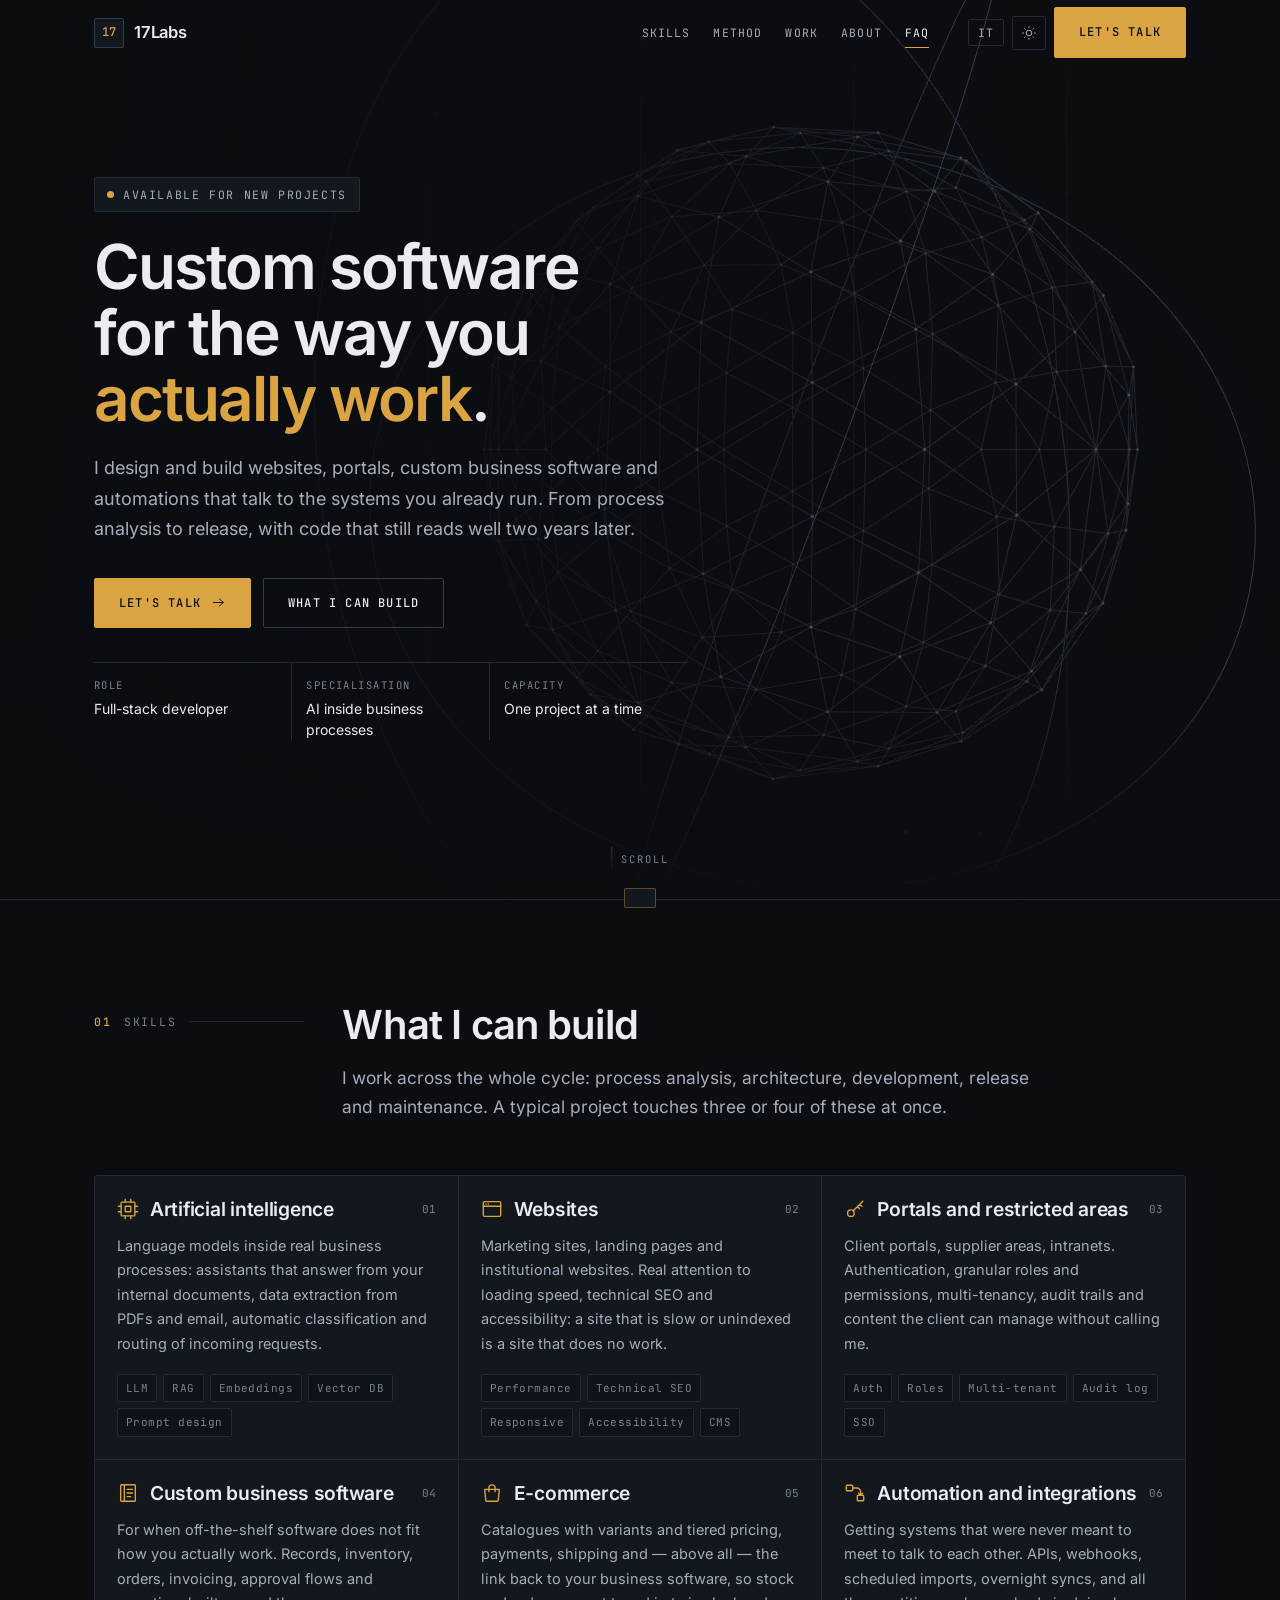
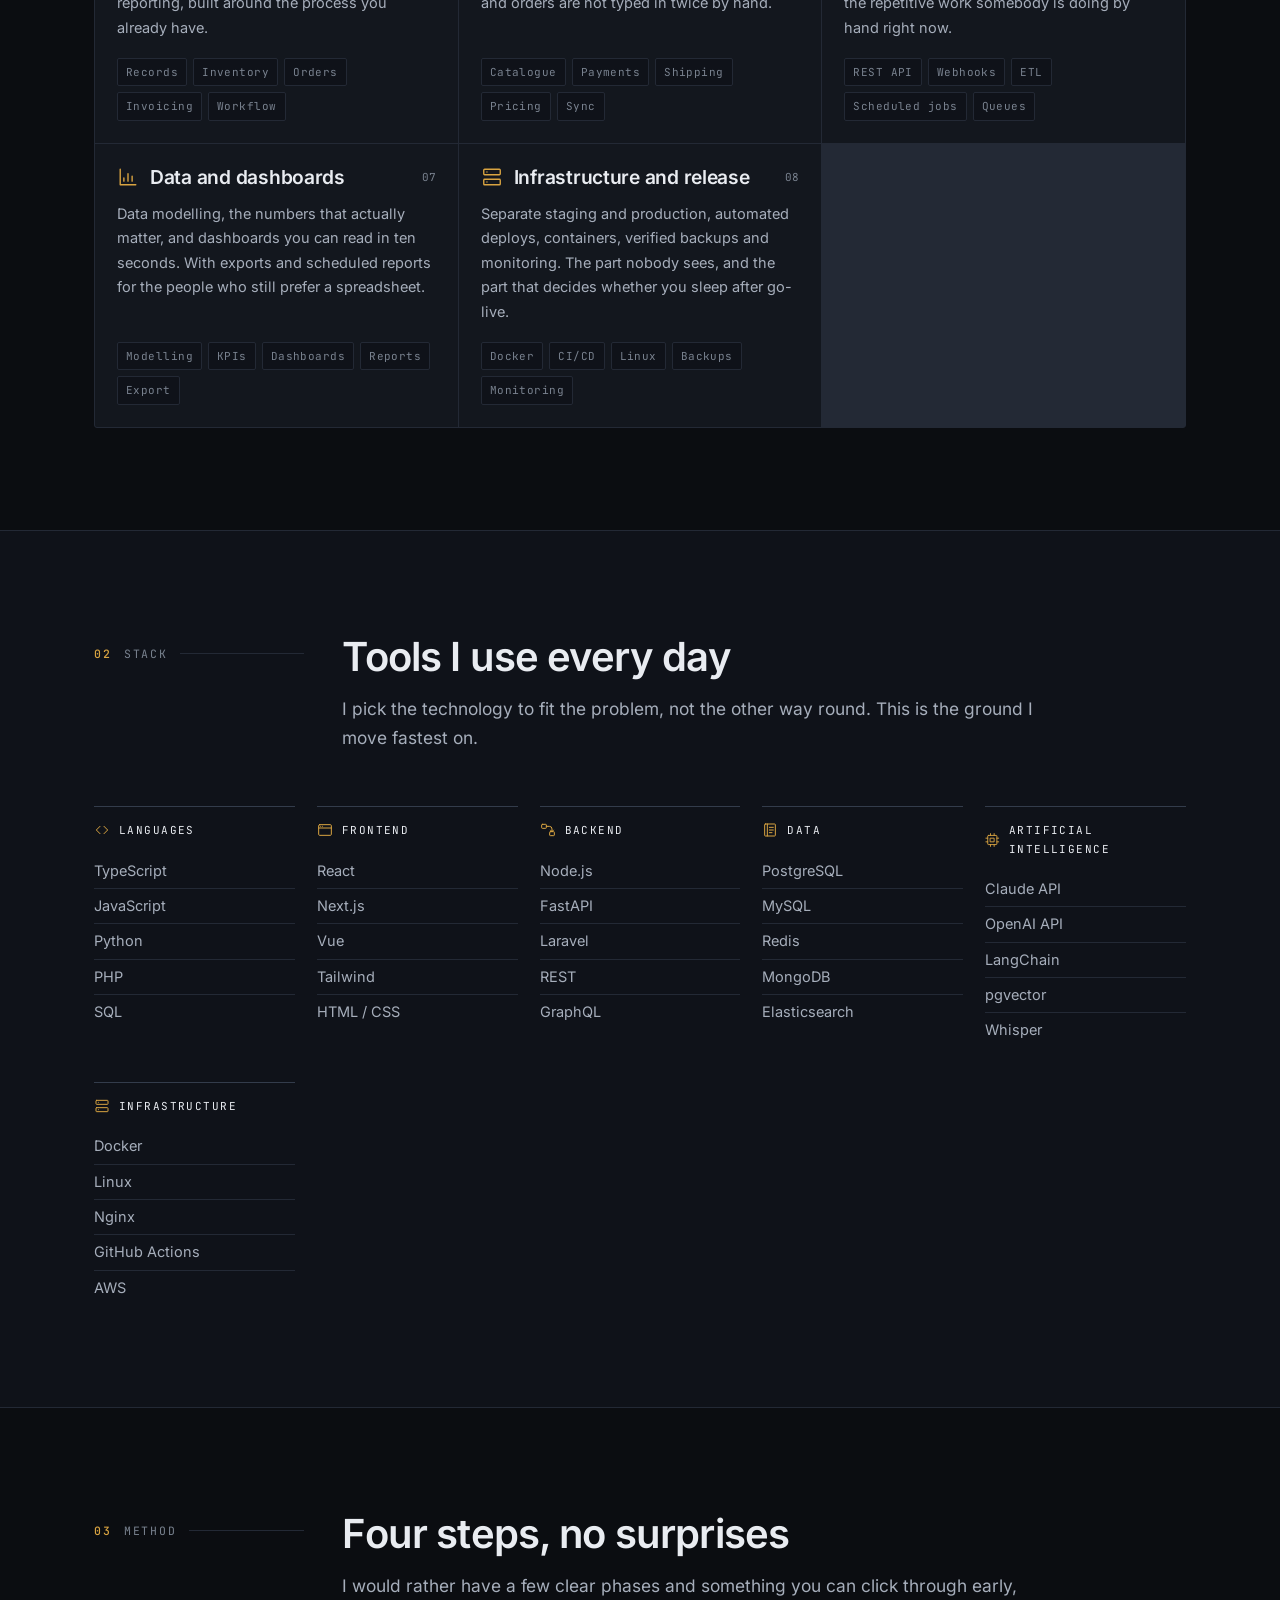
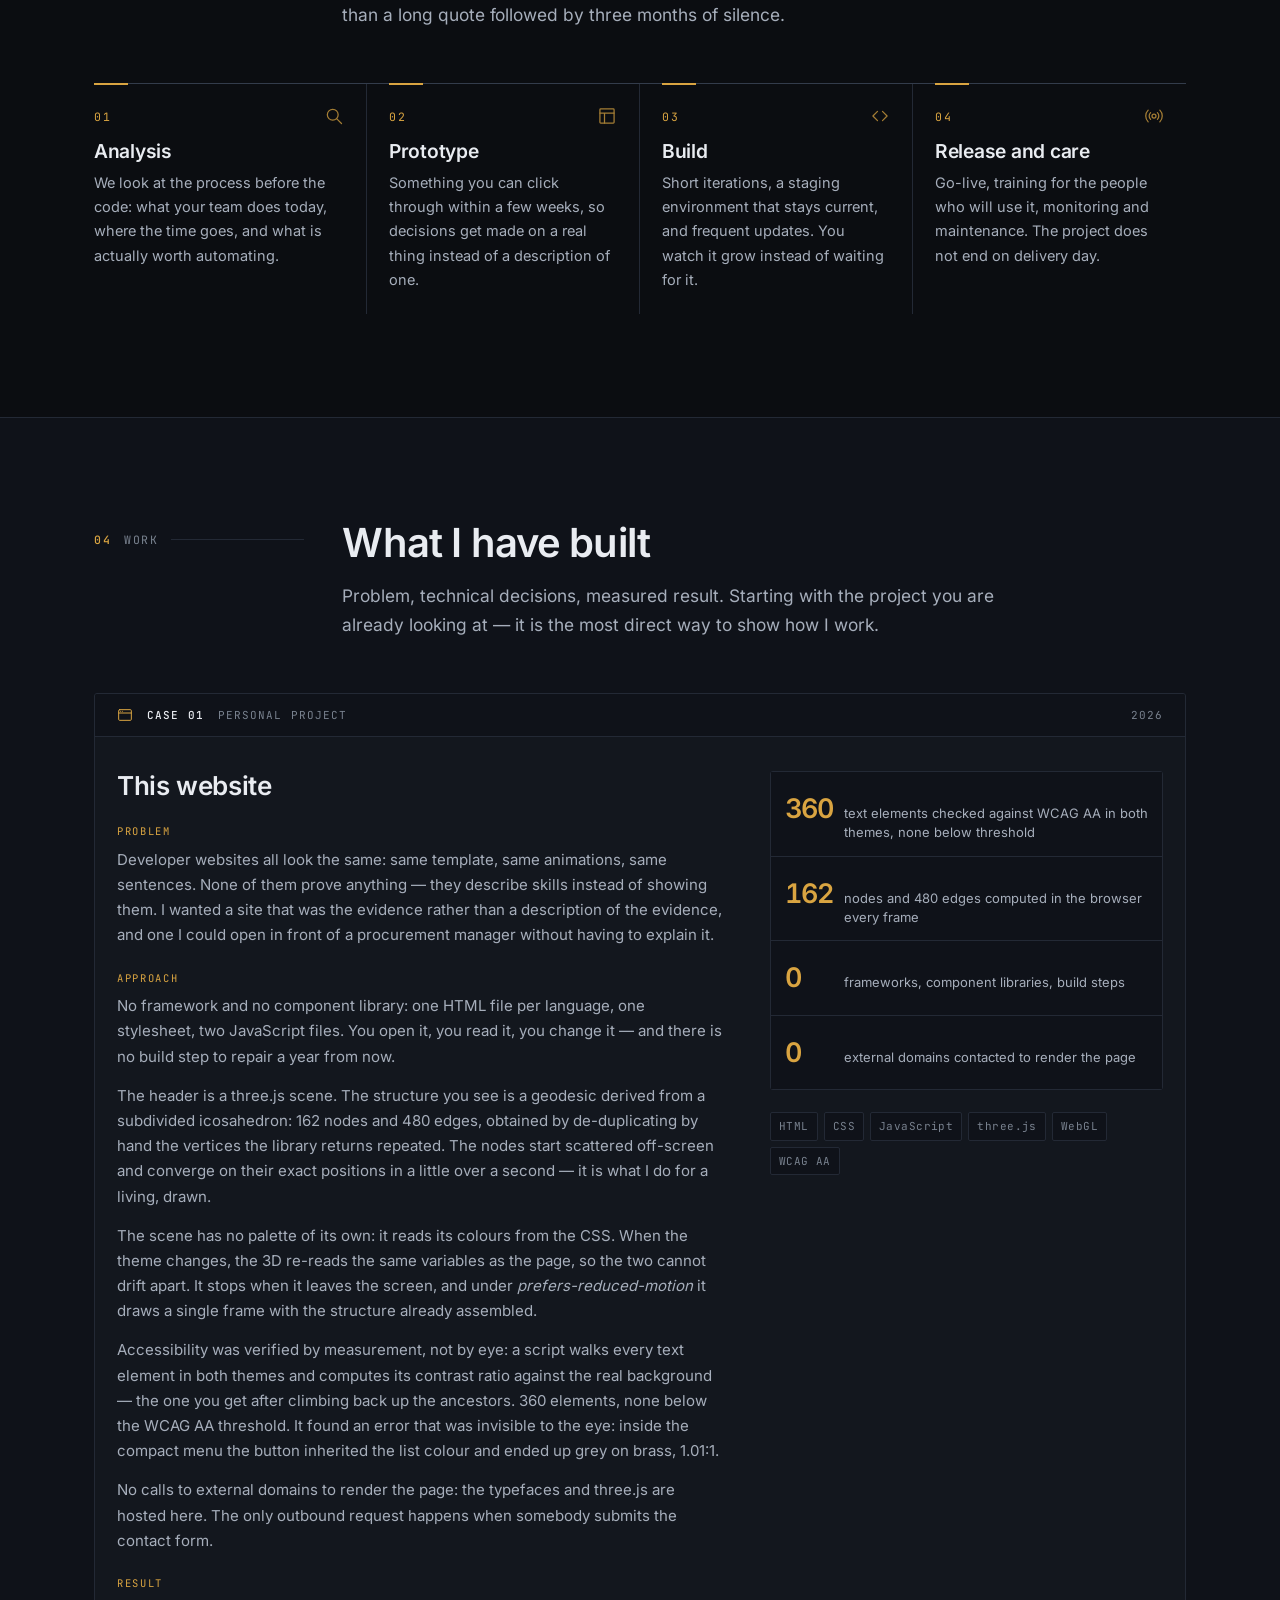
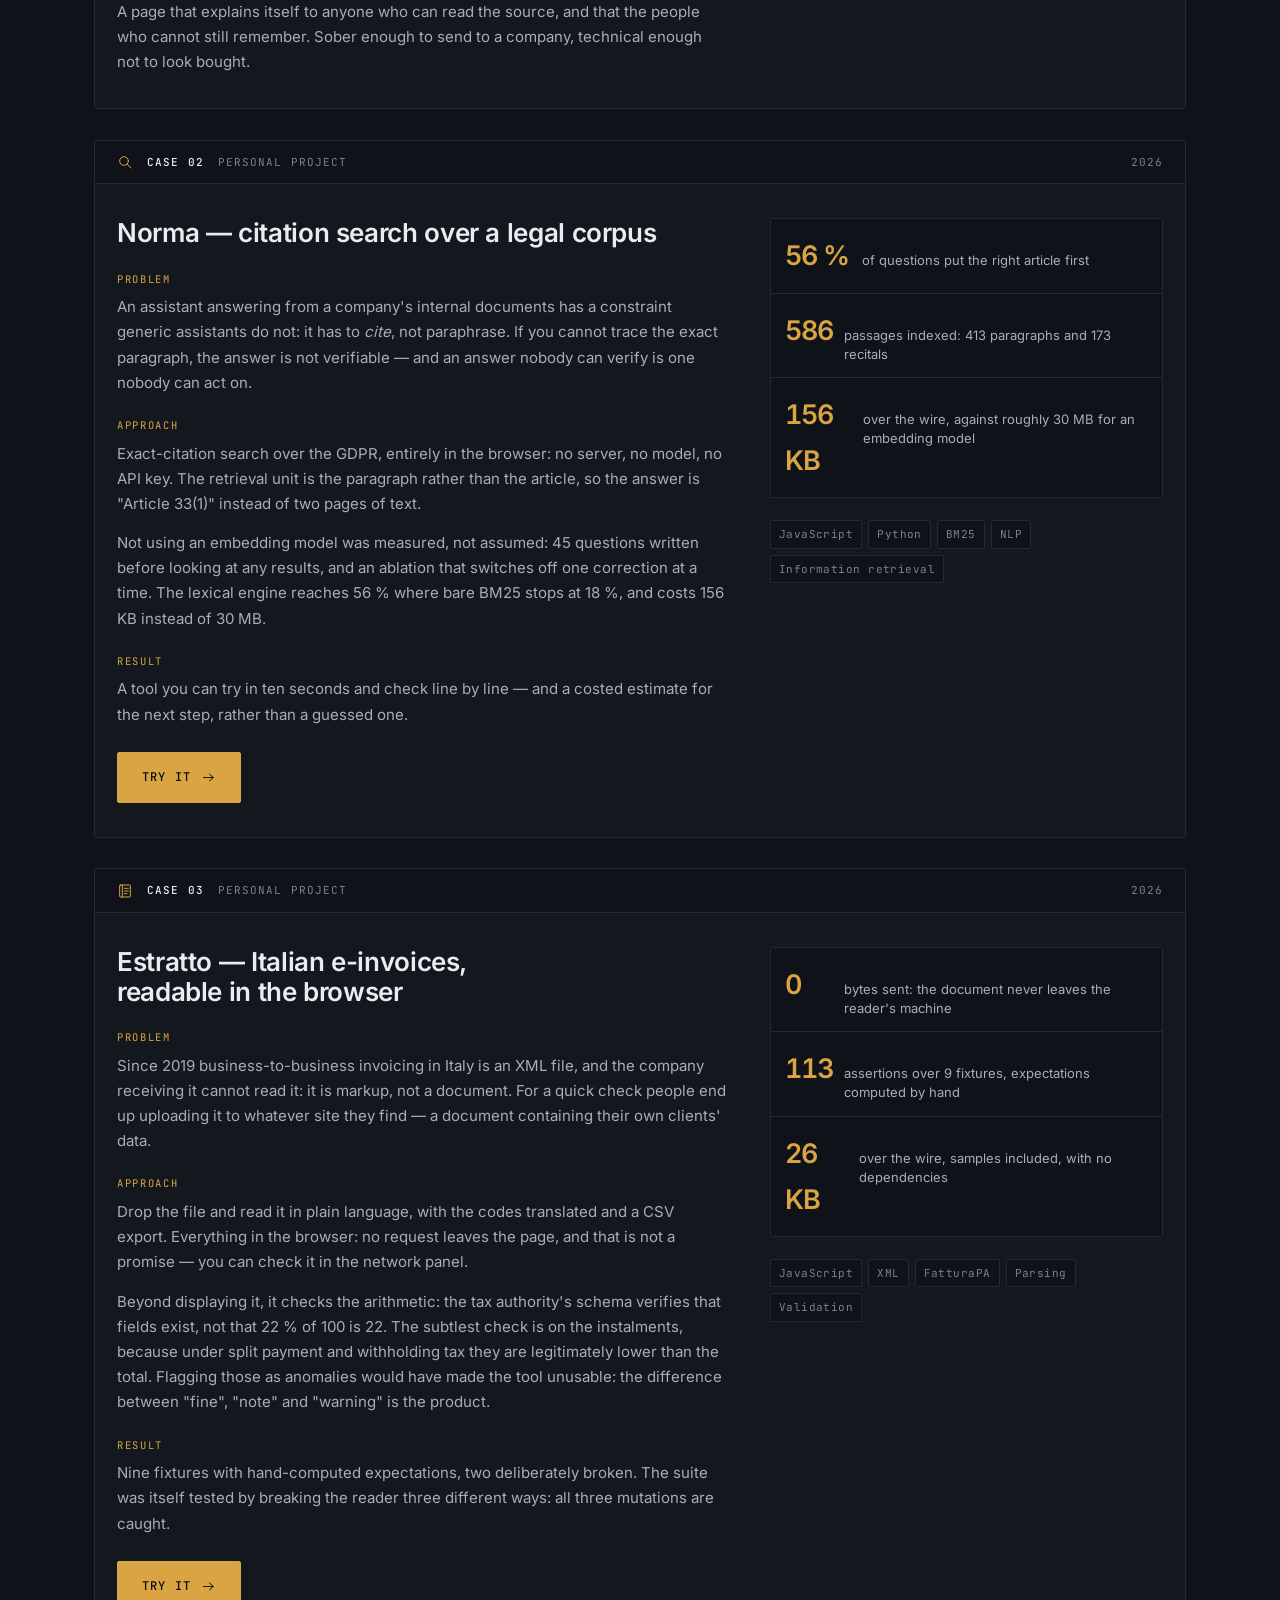
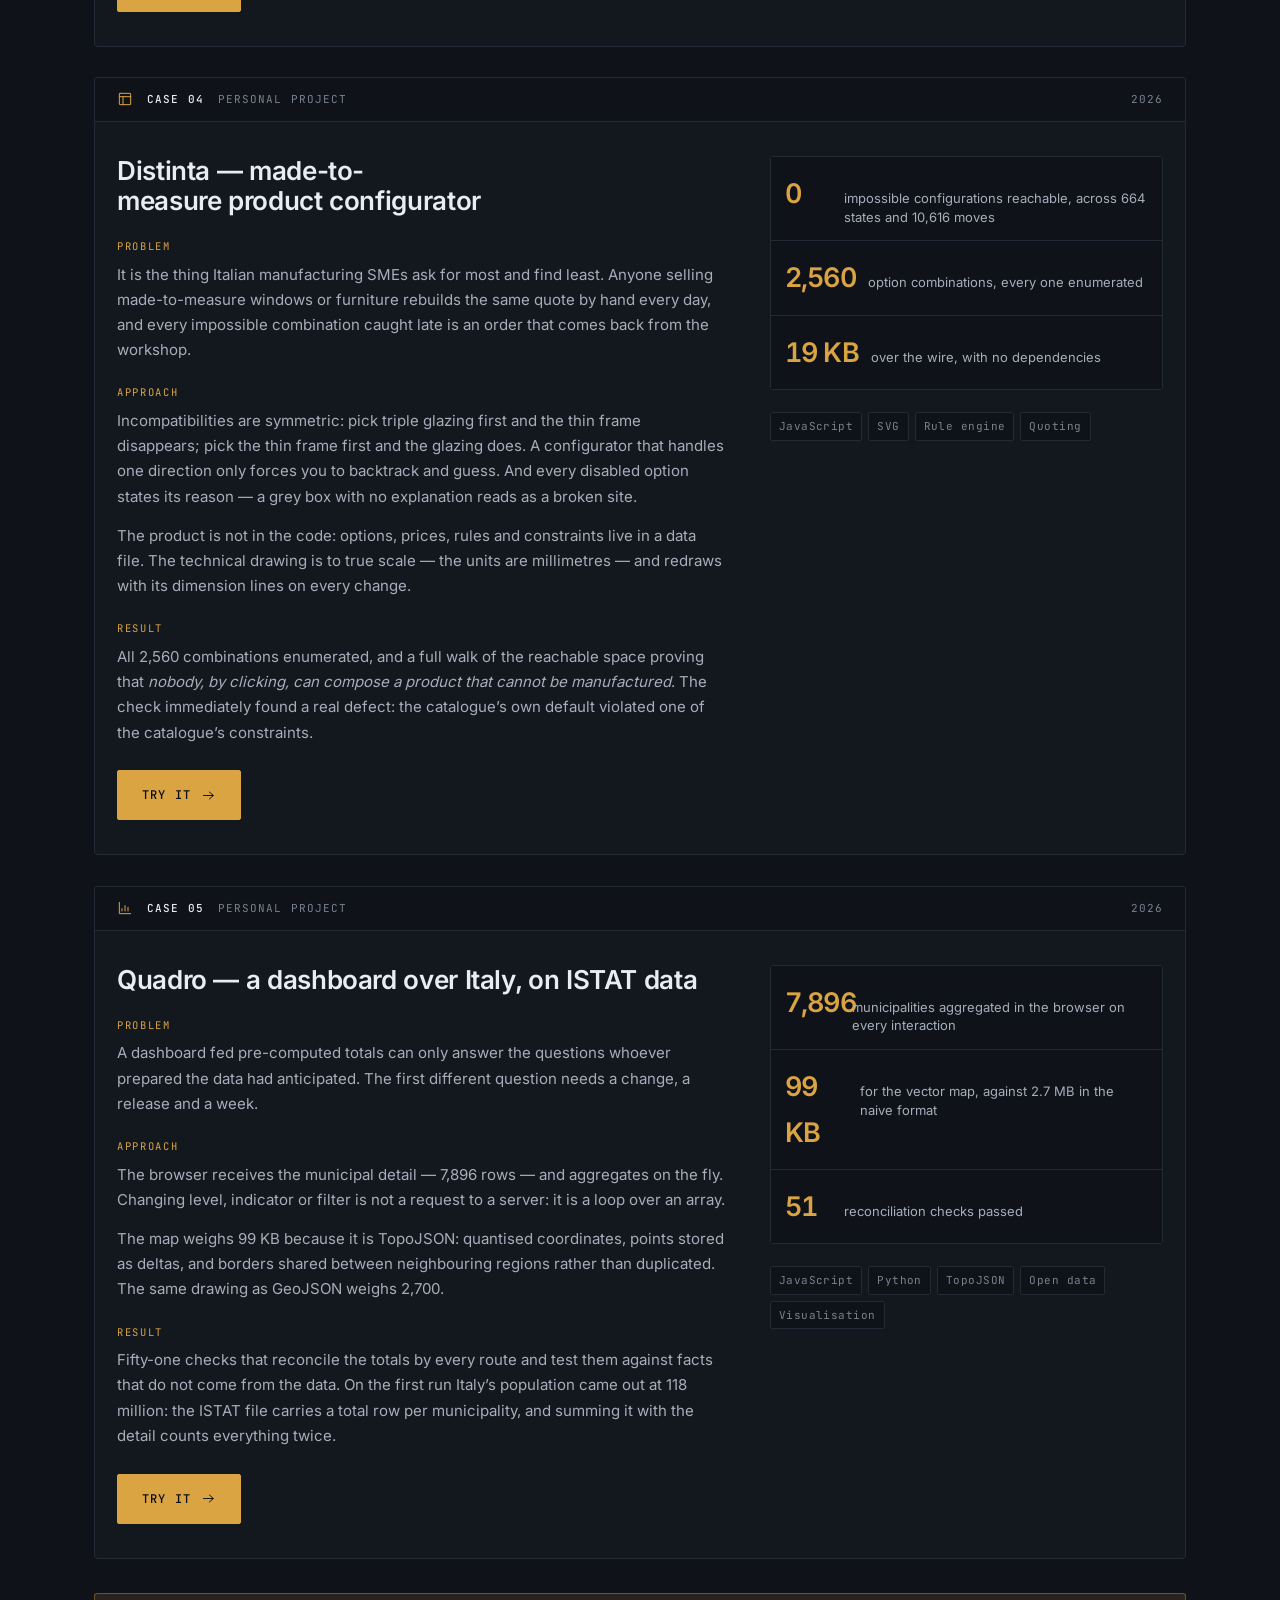
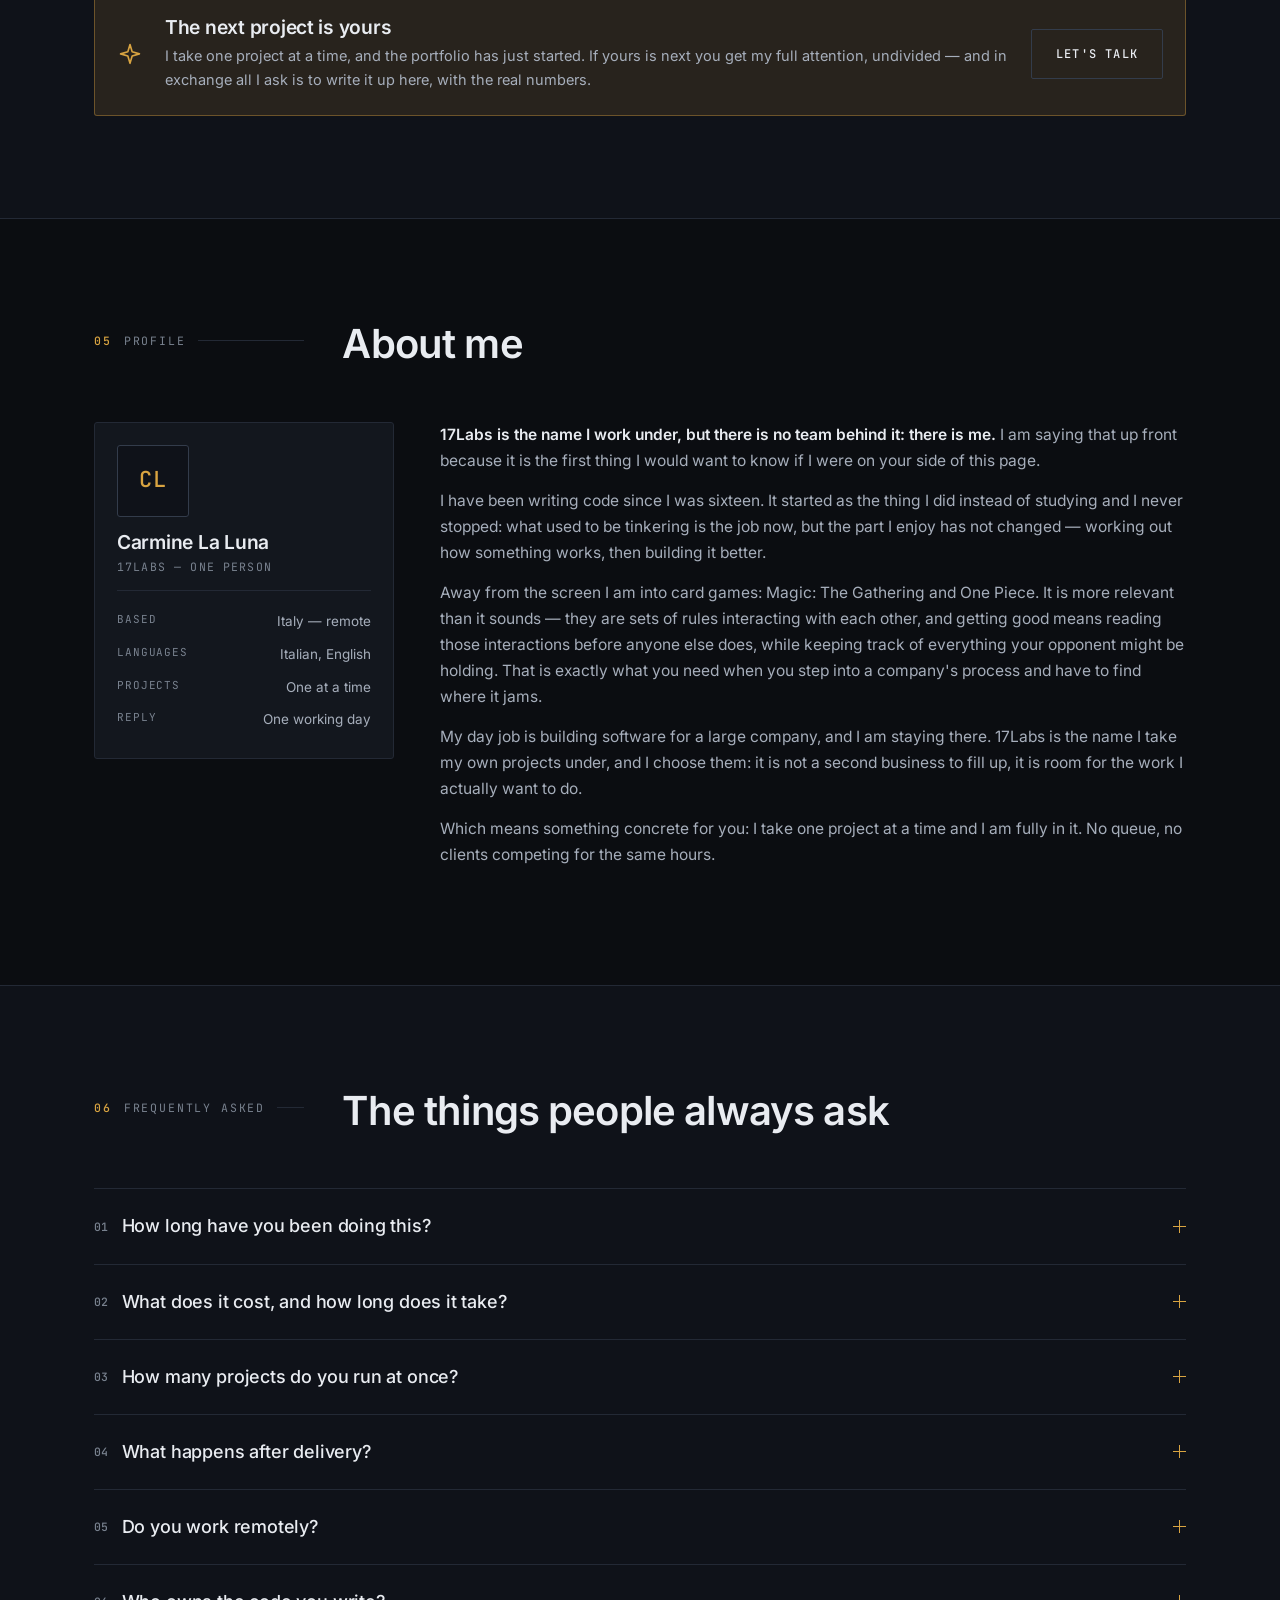
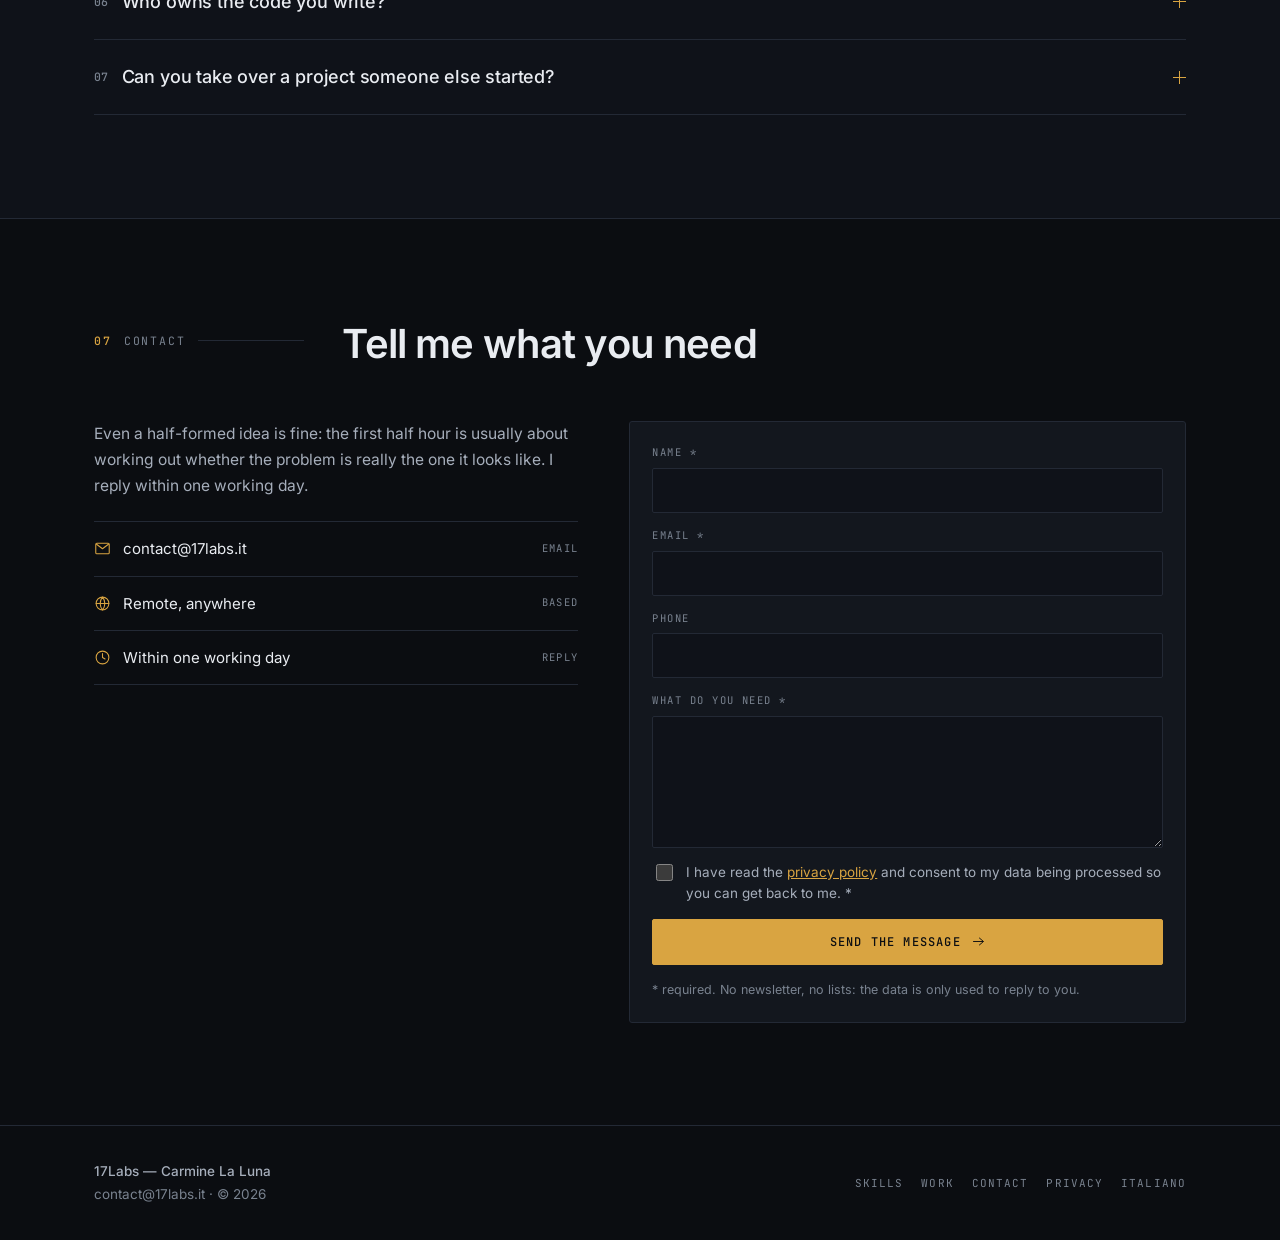
==== commit 717e66b6: "Aggiunge le schede di Distinta e Quadro: la sezione Lavori e completa Caso 04 configuratore di prodo" ====
--- a/en/index.html
+++ b/en/index.html
@@ -459,7 +459,7 @@
                already assembled.</p>
             <p>Accessibility was verified by measurement, not by eye: a script walks every
                text element in both themes and computes its contrast ratio against the real
-               background — the one you get after climbing back up the ancestors. 314
+               background — the one you get after climbing back up the ancestors. 360
                elements, none below the WCAG AA threshold. It found an error that was
                invisible to the eye: inside the compact menu the button inherited the list
                colour and ended up grey on brass, 1.01:1.</p>
@@ -478,7 +478,7 @@
 
         <div>
           <div class="metrics">
-            <div class="metric"><b>314</b><span>text elements checked against WCAG AA in both themes, none below threshold</span></div>
+            <div class="metric"><b>360</b><span>text elements checked against WCAG AA in both themes, none below threshold</span></div>
             <div class="metric"><b>162</b><span>nodes and 480 edges computed in the browser every frame</span></div>
             <div class="metric"><b>0</b><span>frameworks, component libraries, build steps</span></div>
             <div class="metric"><b>0</b><span>external domains contacted to render the page</span></div>
@@ -609,6 +609,107 @@
             <div class="metric"><b>26 KB</b><span>over the wire, samples included, with no dependencies</span></div>
           </div>
           <ul class="tags"><li>JavaScript</li><li>XML</li><li>FatturaPA</li><li>Parsing</li><li>Validation</li></ul>
+        </div>
+      </div>
+    </article>
+
+
+    <!-- Reference to Distinta. The project lives on its own. -->
+    <article class="case reveal" style="margin-top:clamp(20px,2.4vw,32px)">
+      <div class="case__bar">
+        <svg class="ico" aria-hidden="true"><use href="#i-draft"></use></svg>
+        <b>Case 04</b><span>Personal project</span><span>2026</span>
+      </div>
+      <div class="case__body">
+        <div>
+          <h3>Distinta &mdash; made-to-measure product configurator</h3>
+          <div class="block">
+            <span class="block__k">Problem</span>
+            <p>It is the thing Italian manufacturing SMEs ask for most and find least.
+               Anyone selling made-to-measure windows or furniture rebuilds the same quote by
+               hand every day, and every impossible combination caught late is an order that
+               comes back from the workshop.</p>
+          </div>
+          <div class="block">
+            <span class="block__k">Approach</span>
+            <p>Incompatibilities are symmetric: pick triple glazing first and the thin frame
+               disappears; pick the thin frame first and the glazing does. A configurator that
+               handles one direction only forces you to backtrack and guess. And every disabled
+               option states its reason &mdash; a grey box with no explanation reads as a broken
+               site.</p>
+            <p>The product is not in the code: options, prices, rules and constraints live in a
+               data file. The technical drawing is to true scale &mdash; the units are
+               millimetres &mdash; and redraws with its dimension lines on every change.</p>
+          </div>
+          <div class="block">
+            <span class="block__k">Result</span>
+            <p>All 2,560 combinations enumerated, and a full walk of the reachable space
+               proving that <em>nobody, by clicking, can compose a product that cannot be
+               manufactured</em>. The check immediately found a real defect: the
+               catalogue&rsquo;s own default violated one of the catalogue&rsquo;s
+               constraints.</p>
+          </div>
+          <div style="margin-top:clamp(18px,2vw,26px)">
+            <a class="btn btn--primary" href="https://distinta.17labs.it/" rel="noopener">
+              Try it <svg class="ico" aria-hidden="true"><use href="#i-arrow"></use></svg>
+            </a>
+          </div>
+        </div>
+        <div>
+          <div class="metrics">
+            <div class="metric"><b>0</b><span>impossible configurations reachable, across 664 states and 10,616 moves</span></div>
+            <div class="metric"><b>2,560</b><span>option combinations, every one enumerated</span></div>
+            <div class="metric"><b>19 KB</b><span>over the wire, with no dependencies</span></div>
+          </div>
+          <ul class="tags"><li>JavaScript</li><li>SVG</li><li>Rule engine</li><li>Quoting</li></ul>
+        </div>
+      </div>
+    </article>
+
+    <!-- Reference to Quadro. -->
+    <article class="case reveal" style="margin-top:clamp(20px,2.4vw,32px)">
+      <div class="case__bar">
+        <svg class="ico" aria-hidden="true"><use href="#i-chart"></use></svg>
+        <b>Case 05</b><span>Personal project</span><span>2026</span>
+      </div>
+      <div class="case__body">
+        <div>
+          <h3>Quadro &mdash; a dashboard over Italy, on ISTAT data</h3>
+          <div class="block">
+            <span class="block__k">Problem</span>
+            <p>A dashboard fed pre-computed totals can only answer the questions whoever
+               prepared the data had anticipated. The first different question needs a change,
+               a release and a week.</p>
+          </div>
+          <div class="block">
+            <span class="block__k">Approach</span>
+            <p>The browser receives the municipal detail &mdash; 7,896 rows &mdash; and
+               aggregates on the fly. Changing level, indicator or filter is not a request to a
+               server: it is a loop over an array.</p>
+            <p>The map weighs 99 KB because it is TopoJSON: quantised coordinates, points
+               stored as deltas, and borders shared between neighbouring regions rather than
+               duplicated. The same drawing as GeoJSON weighs 2,700.</p>
+          </div>
+          <div class="block">
+            <span class="block__k">Result</span>
+            <p>Fifty-one checks that reconcile the totals by every route and test them against
+               facts that do not come from the data. On the first run Italy&rsquo;s population
+               came out at 118 million: the ISTAT file carries a total row per municipality,
+               and summing it with the detail counts everything twice.</p>
+          </div>
+          <div style="margin-top:clamp(18px,2vw,26px)">
+            <a class="btn btn--primary" href="https://quadro.17labs.it/" rel="noopener">
+              Try it <svg class="ico" aria-hidden="true"><use href="#i-arrow"></use></svg>
+            </a>
+          </div>
+        </div>
+        <div>
+          <div class="metrics">
+            <div class="metric"><b>7,896</b><span>municipalities aggregated in the browser on every interaction</span></div>
+            <div class="metric"><b>99 KB</b><span>for the vector map, against 2.7 MB in the naive format</span></div>
+            <div class="metric"><b>51</b><span>reconciliation checks passed</span></div>
+          </div>
+          <ul class="tags"><li>JavaScript</li><li>Python</li><li>TopoJSON</li><li>Open data</li><li>Visualisation</li></ul>
         </div>
       </div>
     </article>
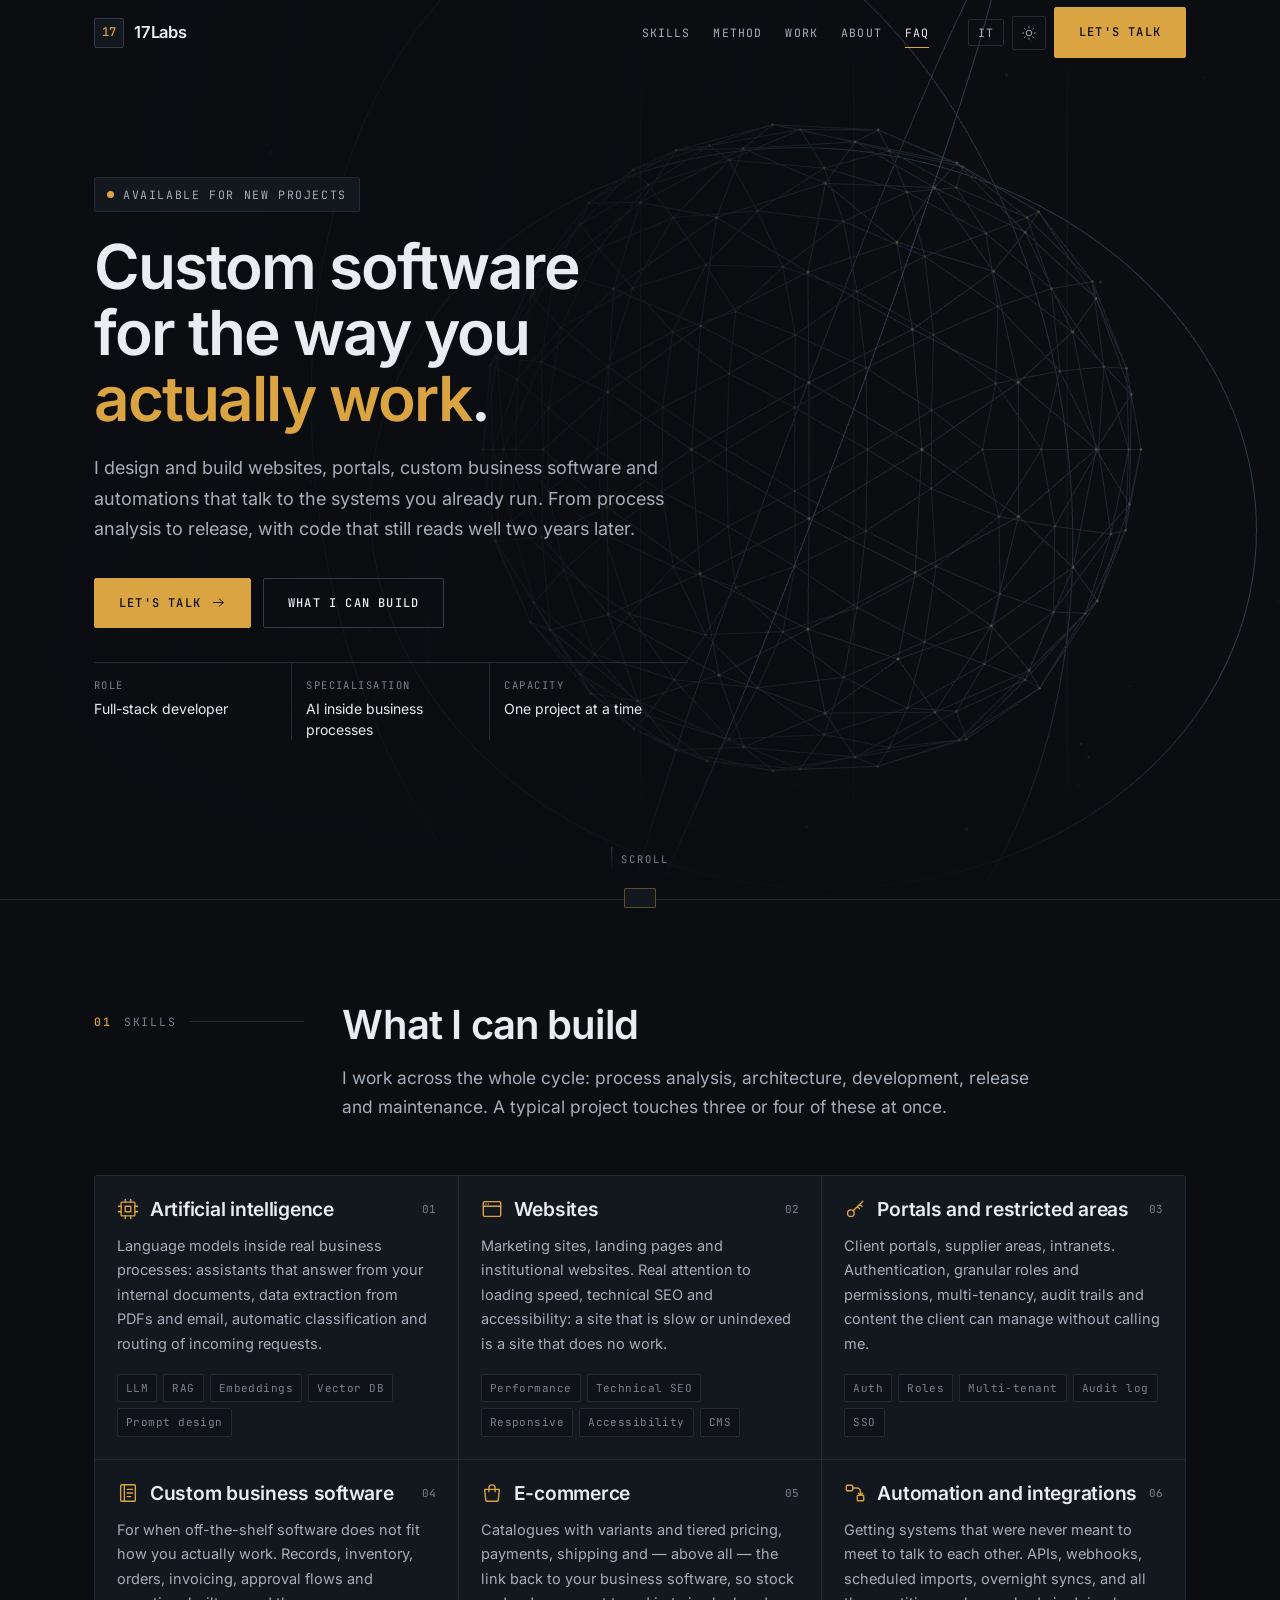
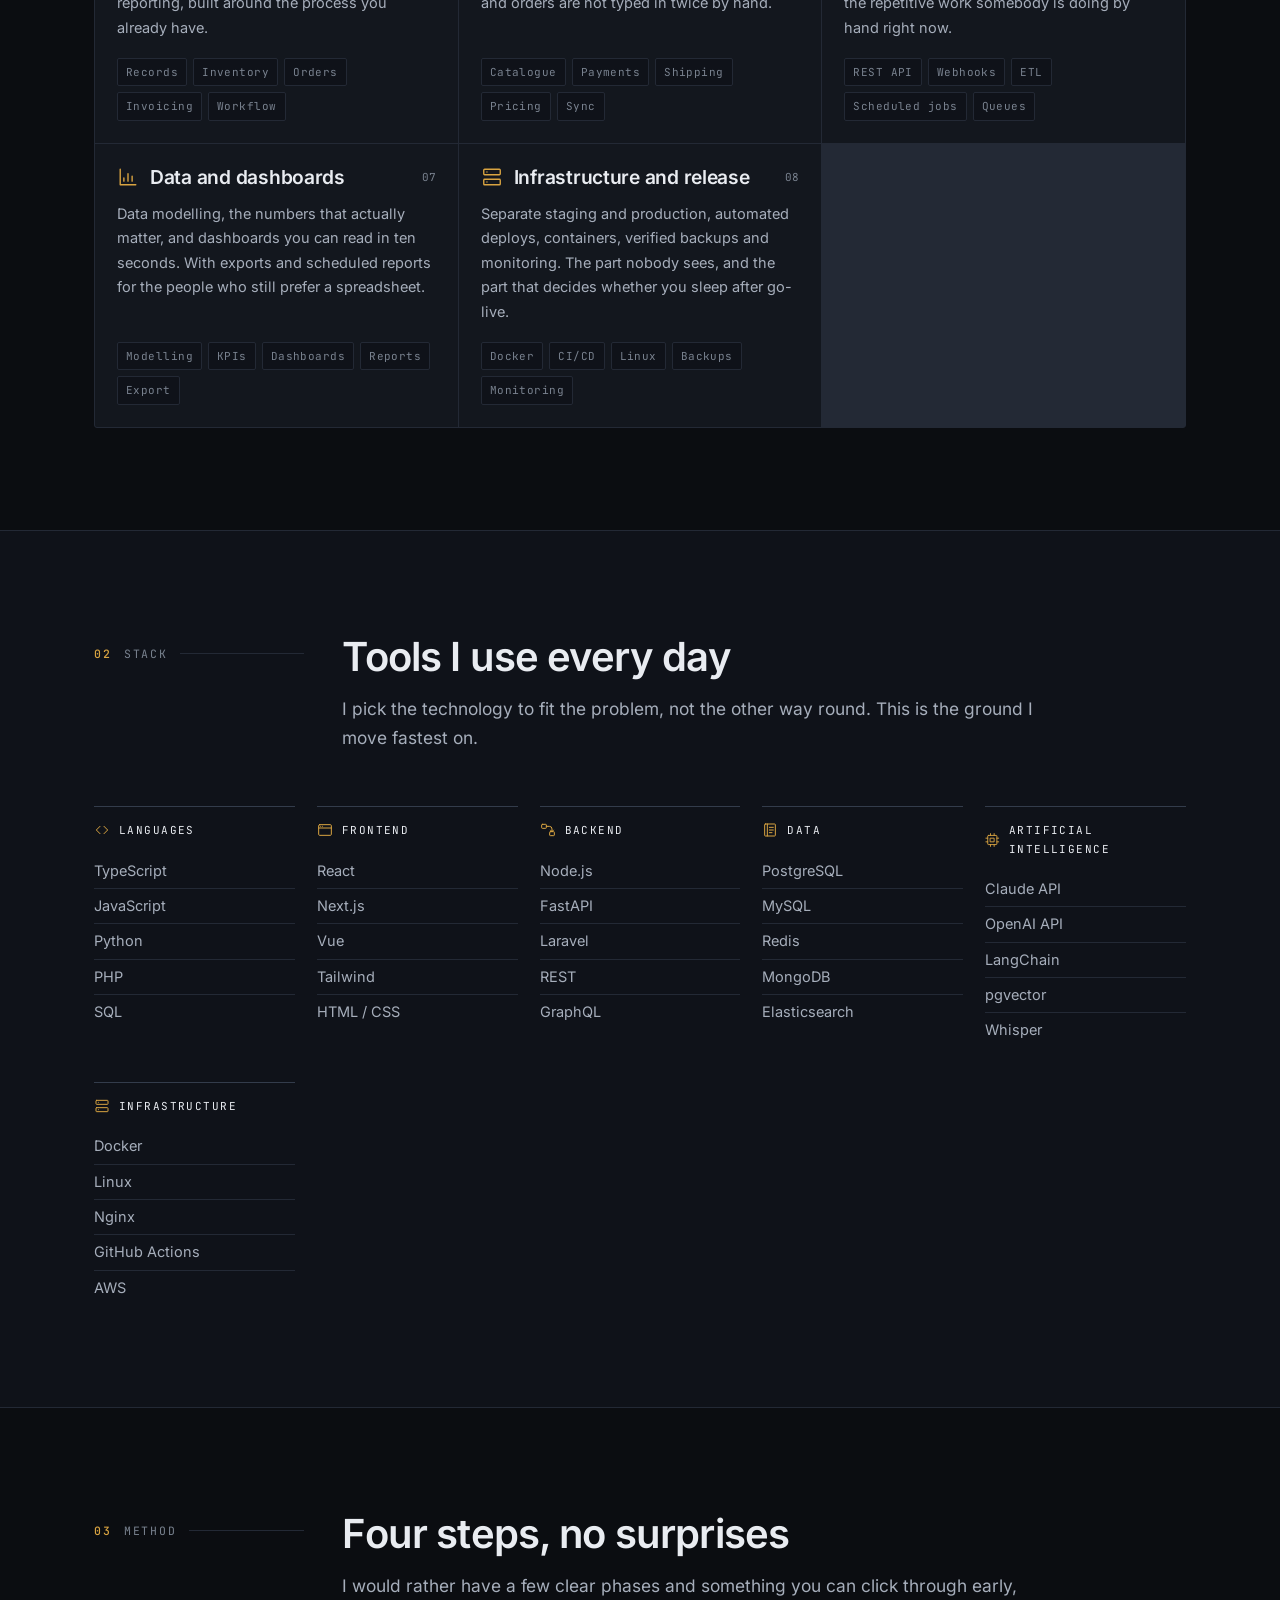
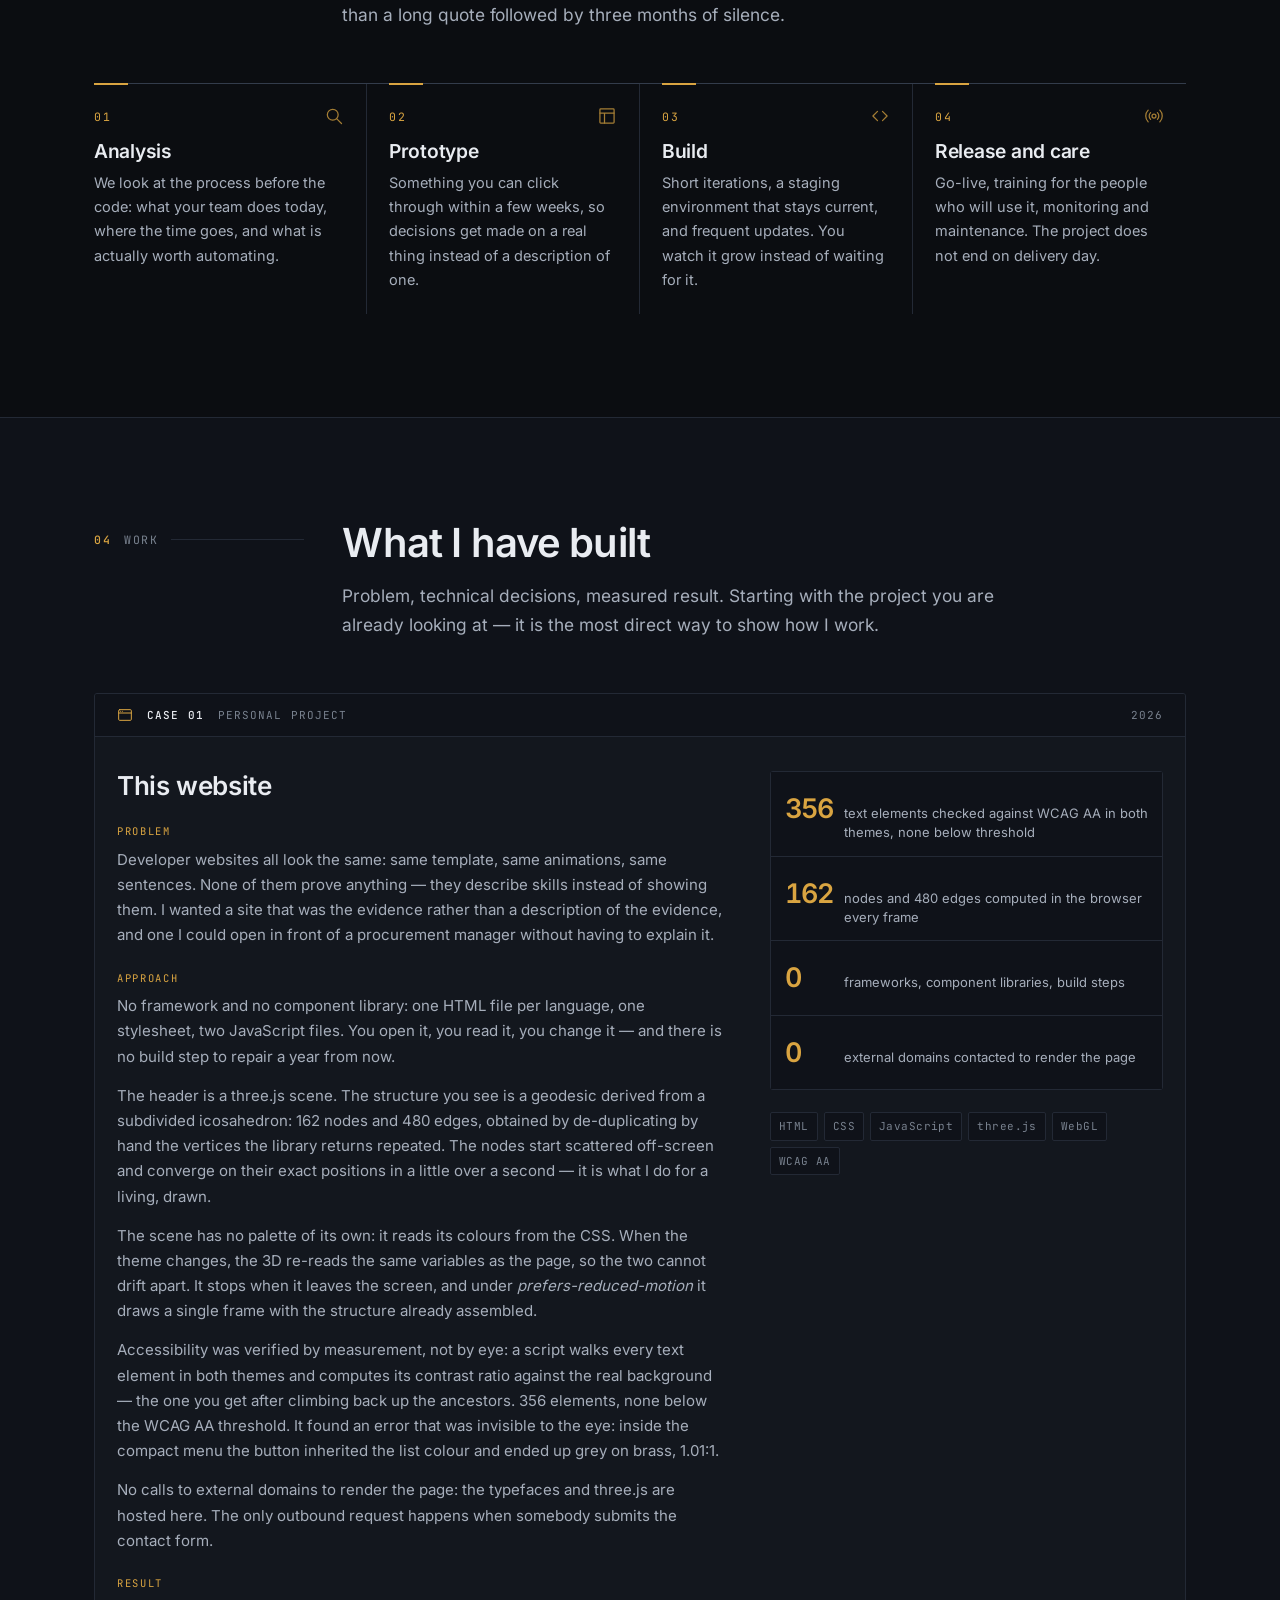
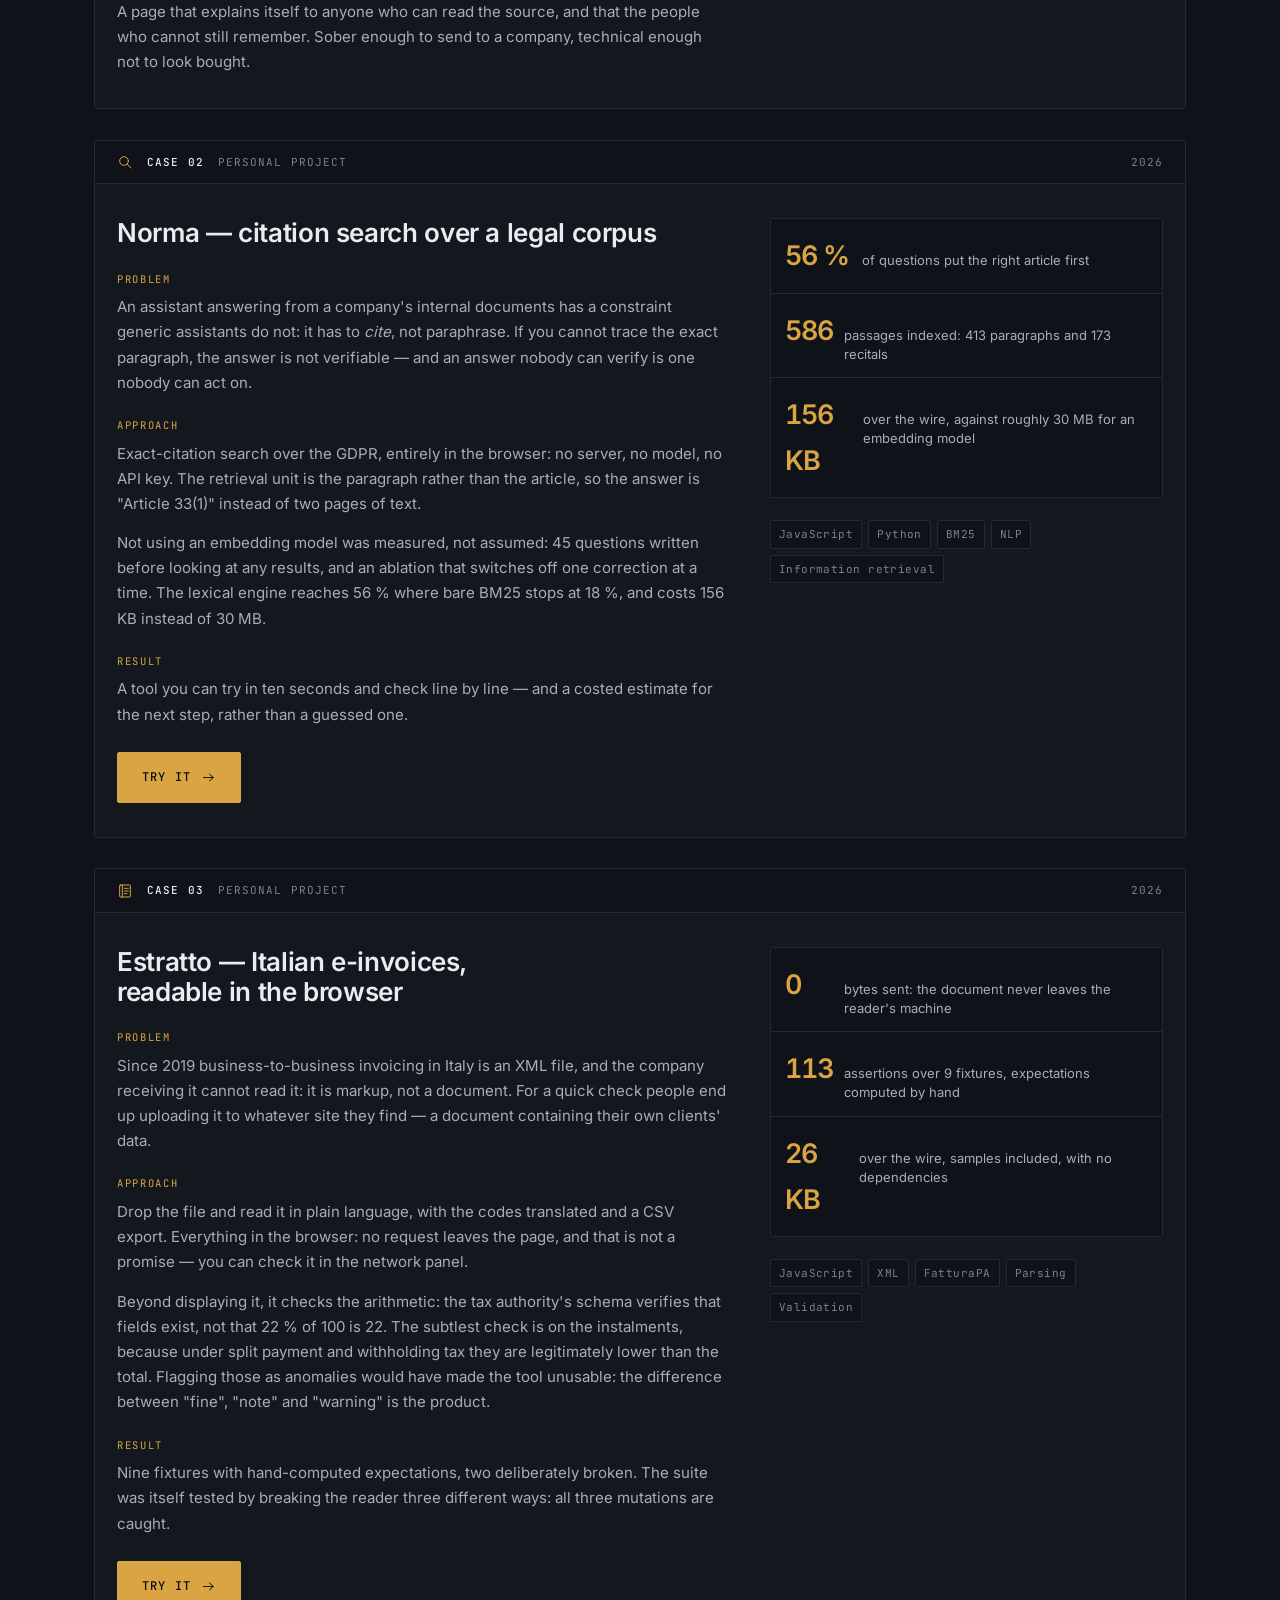
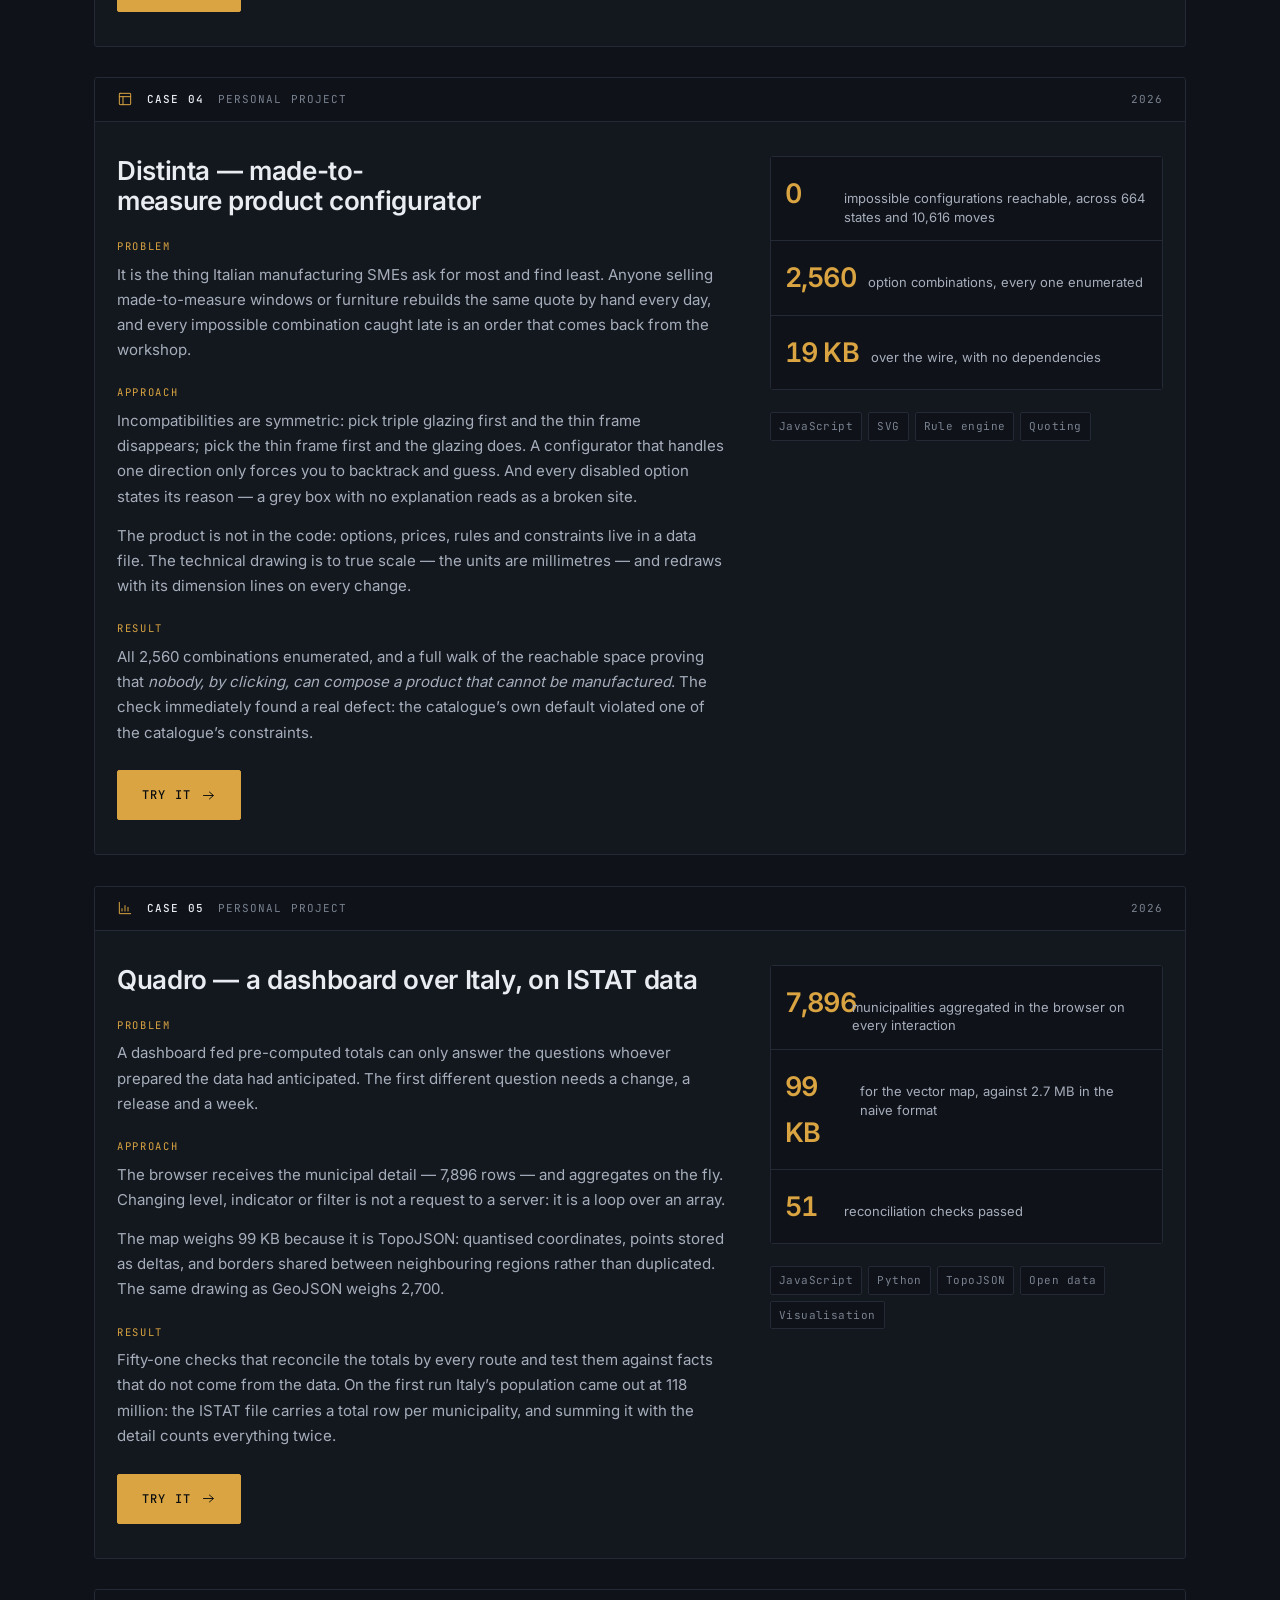
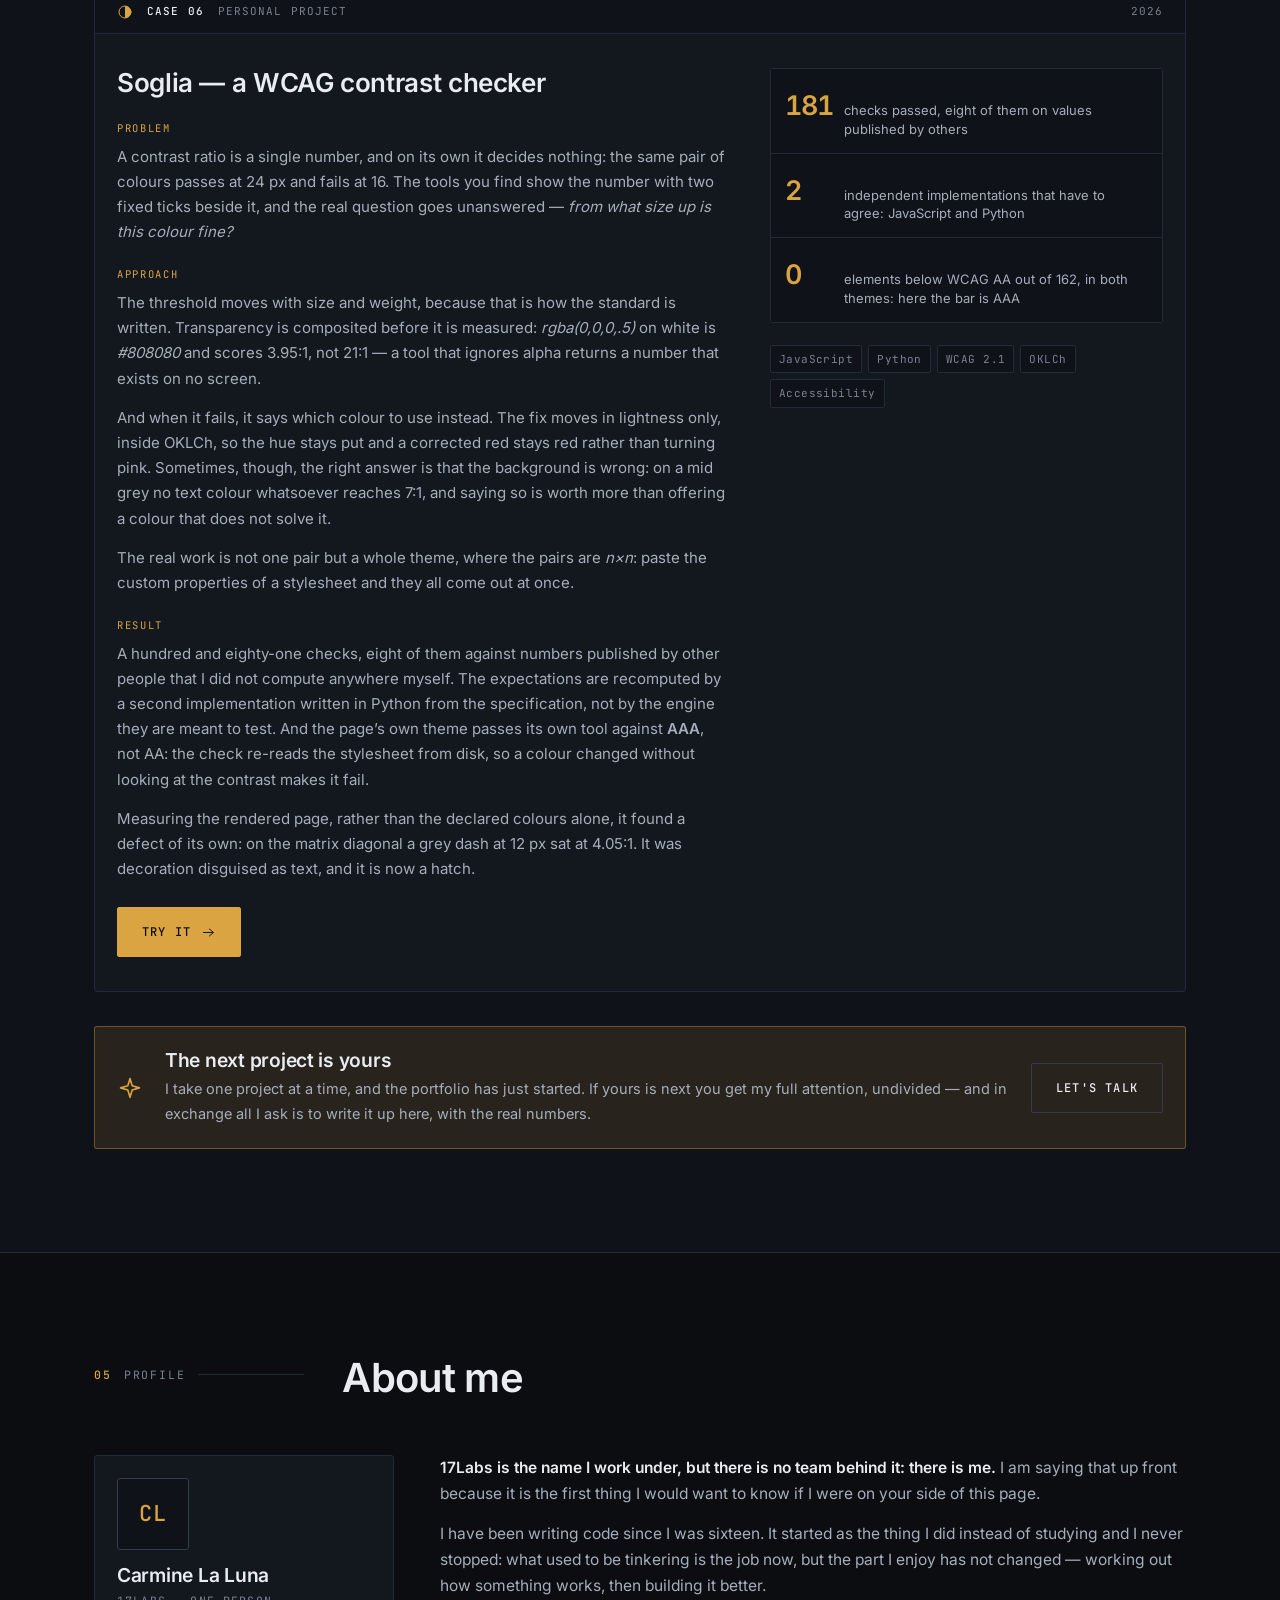
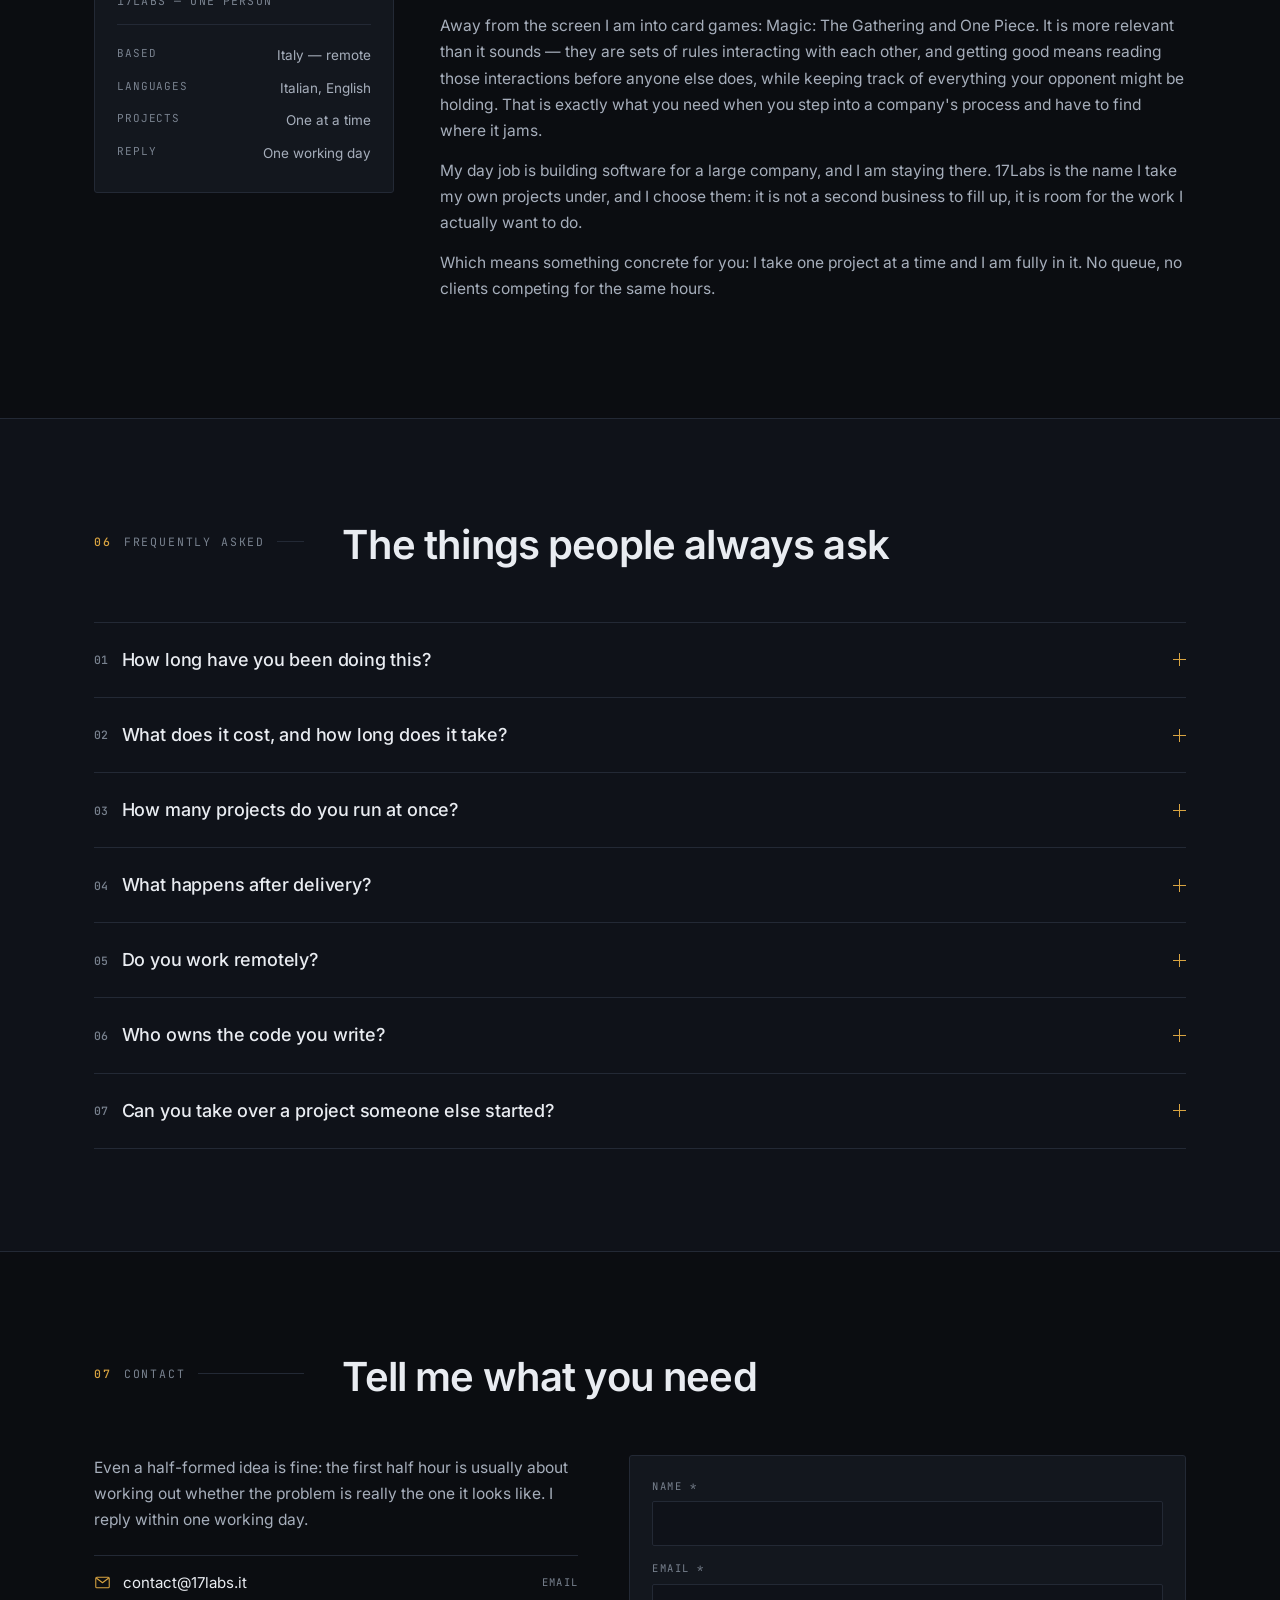
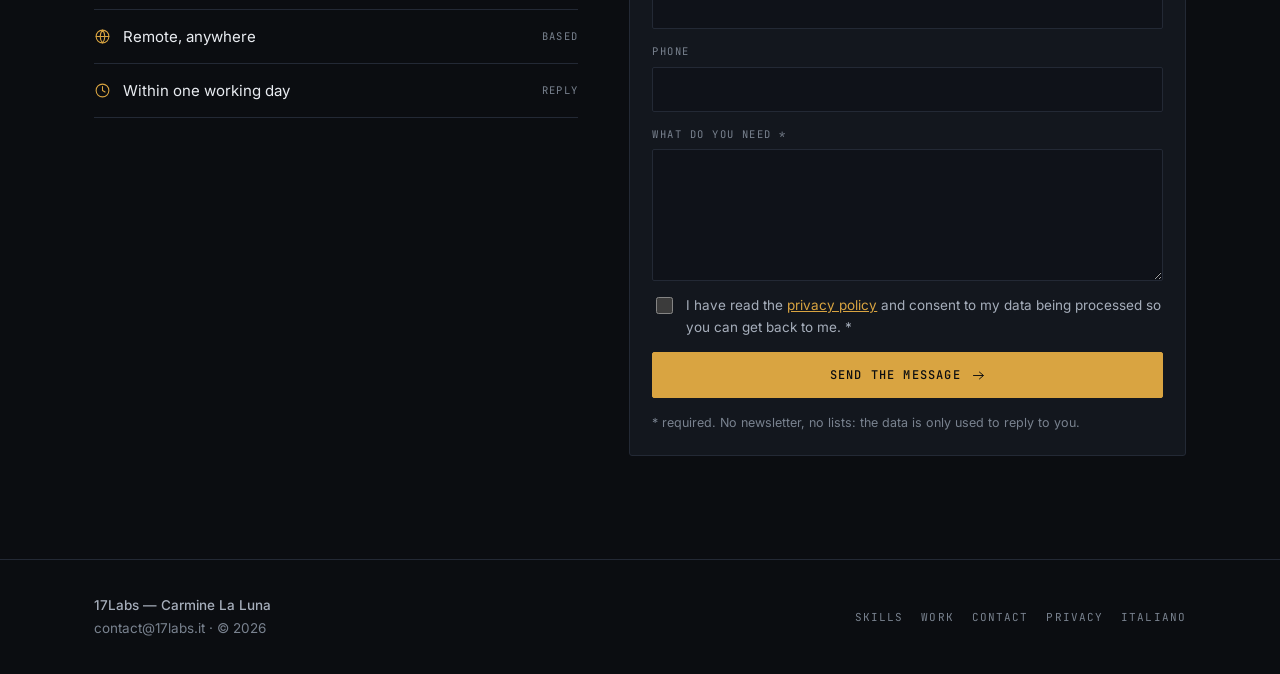
==== commit a4149137: "Aggiunge la scheda di Soglia e rimisura il conteggio dei contrasti Caso 06, nelle due lingue, con la" ====
--- a/en/index.html
+++ b/en/index.html
@@ -96,6 +96,7 @@
     <symbol id="i-server" viewBox="0 0 24 24"><rect x="3" y="3.5" width="18" height="6" rx="1"/><rect x="3" y="14.5" width="18" height="6" rx="1"/><path d="M6.5 6.5h.01M6.5 17.5h.01"/></symbol>
     <symbol id="i-search" viewBox="0 0 24 24"><circle cx="10.5" cy="10.5" r="6.5"/><path d="M15.4 15.4 21 21"/></symbol>
     <symbol id="i-draft" viewBox="0 0 24 24"><rect x="3.5" y="3.5" width="17" height="17" rx="1"/><path d="M3.5 8.5h17M9 8.5v12"/></symbol>
+    <symbol id="i-contrast" viewBox="0 0 24 24"><circle cx="12" cy="12" r="9"/><path d="M12 3a9 9 0 0 1 0 18Z" fill="currentColor" stroke="none"/></symbol>
     <symbol id="i-code" viewBox="0 0 24 24"><path d="M9 6.5 3.5 12 9 17.5M15 6.5 20.5 12 15 17.5"/></symbol>
     <symbol id="i-live" viewBox="0 0 24 24"><circle cx="12" cy="12" r="2.4"/><path d="M7.9 7.9a5.8 5.8 0 0 0 0 8.2M16.1 7.9a5.8 5.8 0 0 1 0 8.2M5 5a9.9 9.9 0 0 0 0 14M19 5a9.9 9.9 0 0 1 0 14"/></symbol>
     <symbol id="i-mail" viewBox="0 0 24 24"><rect x="2.5" y="4.5" width="19" height="15" rx="1.5"/><path d="m3.6 6 8.4 6.4L20.4 6"/></symbol>
@@ -459,7 +460,7 @@
                already assembled.</p>
             <p>Accessibility was verified by measurement, not by eye: a script walks every
                text element in both themes and computes its contrast ratio against the real
-               background — the one you get after climbing back up the ancestors. 360
+               background — the one you get after climbing back up the ancestors. 356
                elements, none below the WCAG AA threshold. It found an error that was
                invisible to the eye: inside the compact menu the button inherited the list
                colour and ended up grey on brass, 1.01:1.</p>
@@ -478,7 +479,7 @@
 
         <div>
           <div class="metrics">
-            <div class="metric"><b>360</b><span>text elements checked against WCAG AA in both themes, none below threshold</span></div>
+            <div class="metric"><b>356</b><span>text elements checked against WCAG AA in both themes, none below threshold</span></div>
             <div class="metric"><b>162</b><span>nodes and 480 edges computed in the browser every frame</span></div>
             <div class="metric"><b>0</b><span>frameworks, component libraries, build steps</span></div>
             <div class="metric"><b>0</b><span>external domains contacted to render the page</span></div>
@@ -710,6 +711,68 @@
             <div class="metric"><b>51</b><span>reconciliation checks passed</span></div>
           </div>
           <ul class="tags"><li>JavaScript</li><li>Python</li><li>TopoJSON</li><li>Open data</li><li>Visualisation</li></ul>
+        </div>
+      </div>
+    </article>
+
+
+    <!-- Reference to Soglia. -->
+    <article class="case reveal" style="margin-top:clamp(20px,2.4vw,32px)">
+      <div class="case__bar">
+        <svg class="ico" aria-hidden="true"><use href="#i-contrast"></use></svg>
+        <b>Case 06</b><span>Personal project</span><span>2026</span>
+      </div>
+      <div class="case__body">
+        <div>
+          <h3>Soglia &mdash; a WCAG contrast checker</h3>
+          <div class="block">
+            <span class="block__k">Problem</span>
+            <p>A contrast ratio is a single number, and on its own it decides nothing: the same
+               pair of colours passes at 24 px and fails at 16. The tools you find show the
+               number with two fixed ticks beside it, and the real question goes unanswered
+               &mdash; <em>from what size up is this colour fine?</em></p>
+          </div>
+          <div class="block">
+            <span class="block__k">Approach</span>
+            <p>The threshold moves with size and weight, because that is how the standard is
+               written. Transparency is composited before it is measured:
+               <em>rgba(0,0,0,.5)</em> on white is <em>#808080</em> and scores 3.95:1, not
+               21:1 &mdash; a tool that ignores alpha returns a number that exists on no
+               screen.</p>
+            <p>And when it fails, it says which colour to use instead. The fix moves in
+               lightness only, inside OKLCh, so the hue stays put and a corrected red stays red
+               rather than turning pink. Sometimes, though, the right answer is that the
+               background is wrong: on a mid grey no text colour whatsoever reaches 7:1, and
+               saying so is worth more than offering a colour that does not solve it.</p>
+            <p>The real work is not one pair but a whole theme, where the pairs are
+               <em>n&times;n</em>: paste the custom properties of a stylesheet and they all come
+               out at once.</p>
+          </div>
+          <div class="block">
+            <span class="block__k">Result</span>
+            <p>A hundred and eighty-one checks, eight of them against numbers published by other
+               people that I did not compute anywhere myself. The expectations are recomputed by
+               a second implementation written in Python from the specification, not by the
+               engine they are meant to test. And the page&rsquo;s own theme passes its own tool
+               against <strong>AAA</strong>, not AA: the check re-reads the stylesheet from
+               disk, so a colour changed without looking at the contrast makes it fail.</p>
+            <p>Measuring the rendered page, rather than the declared colours alone, it found a
+               defect of its own: on the matrix diagonal a grey dash at 12 px sat at 4.05:1. It
+               was decoration disguised as text, and it is now a hatch.</p>
+          </div>
+          <div style="margin-top:clamp(18px,2vw,26px)">
+            <a class="btn btn--primary" href="https://soglia.17labs.it/" rel="noopener">
+              Try it <svg class="ico" aria-hidden="true"><use href="#i-arrow"></use></svg>
+            </a>
+          </div>
+        </div>
+        <div>
+          <div class="metrics">
+            <div class="metric"><b>181</b><span>checks passed, eight of them on values published by others</span></div>
+            <div class="metric"><b>2</b><span>independent implementations that have to agree: JavaScript and Python</span></div>
+            <div class="metric"><b>0</b><span>elements below WCAG AA out of 162, in both themes: here the bar is AAA</span></div>
+          </div>
+          <ul class="tags"><li>JavaScript</li><li>Python</li><li>WCAG 2.1</li><li>OKLCh</li><li>Accessibility</li></ul>
         </div>
       </div>
     </article>
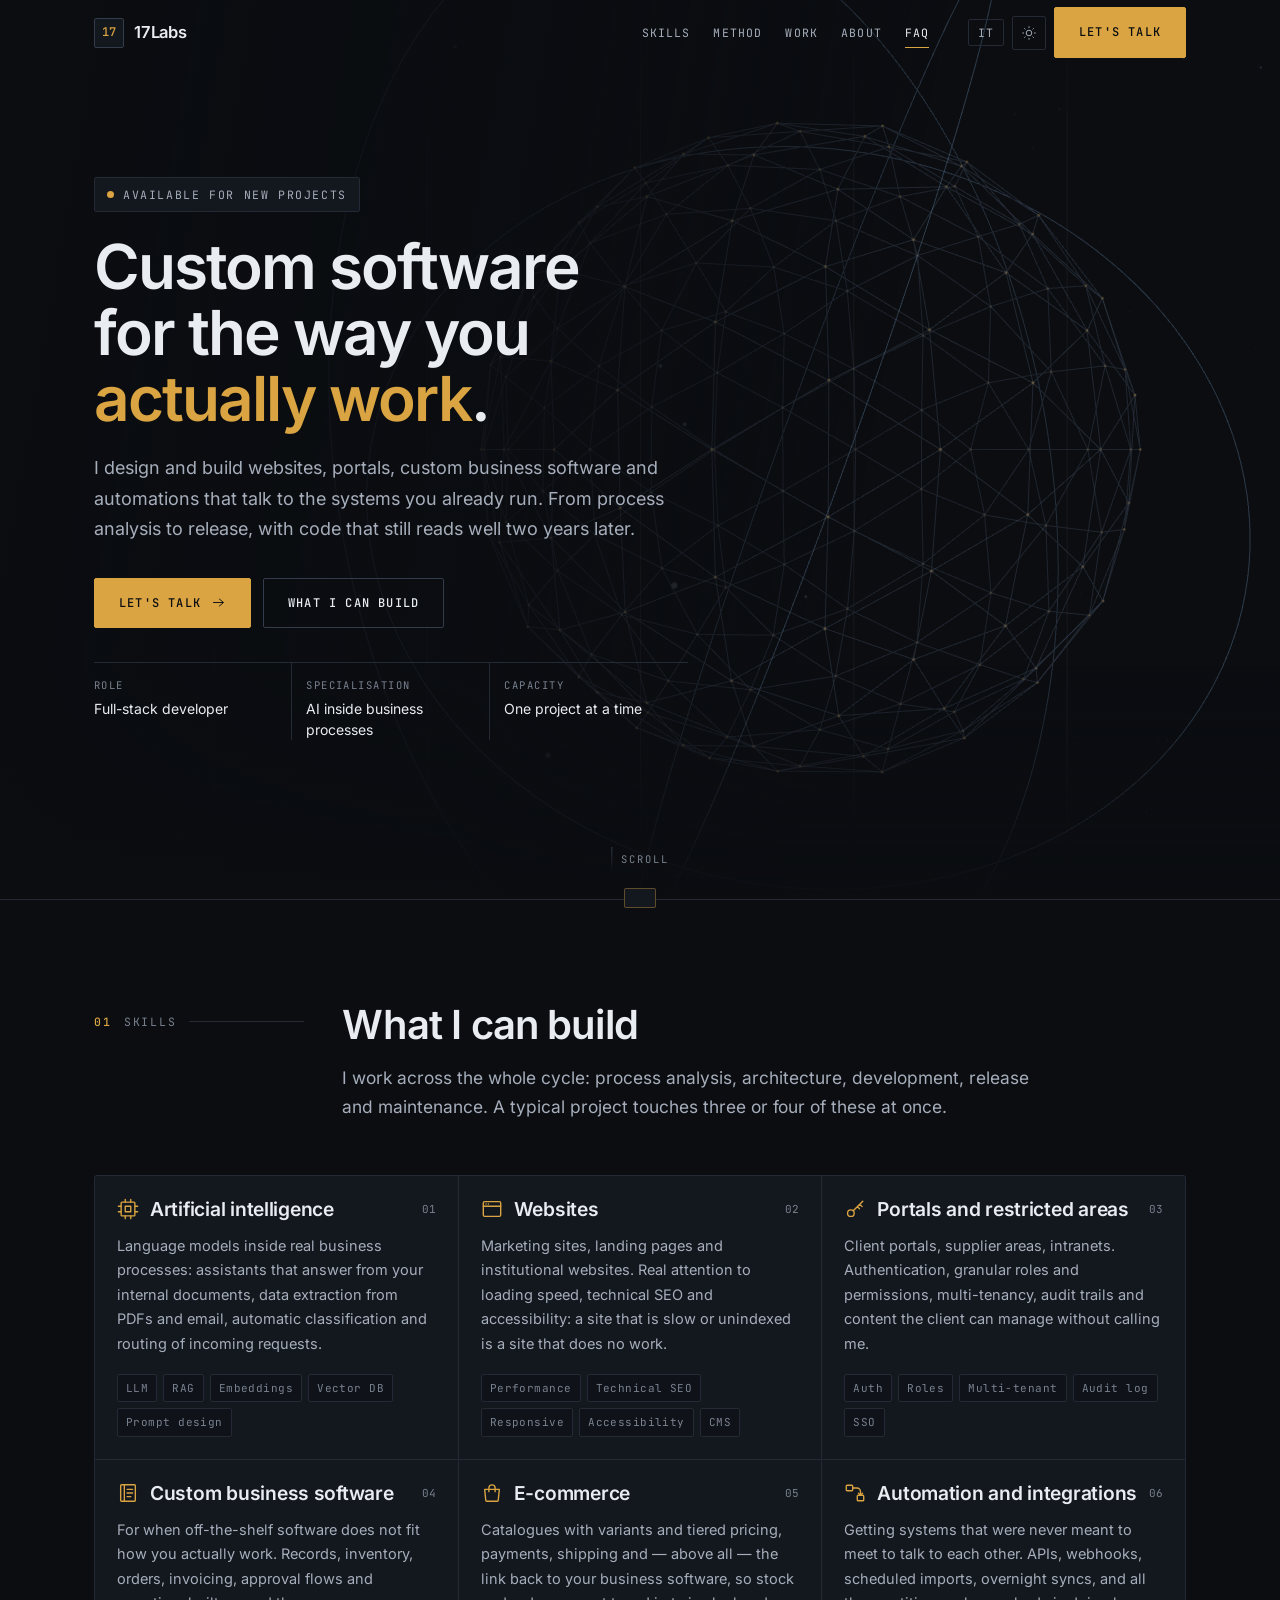
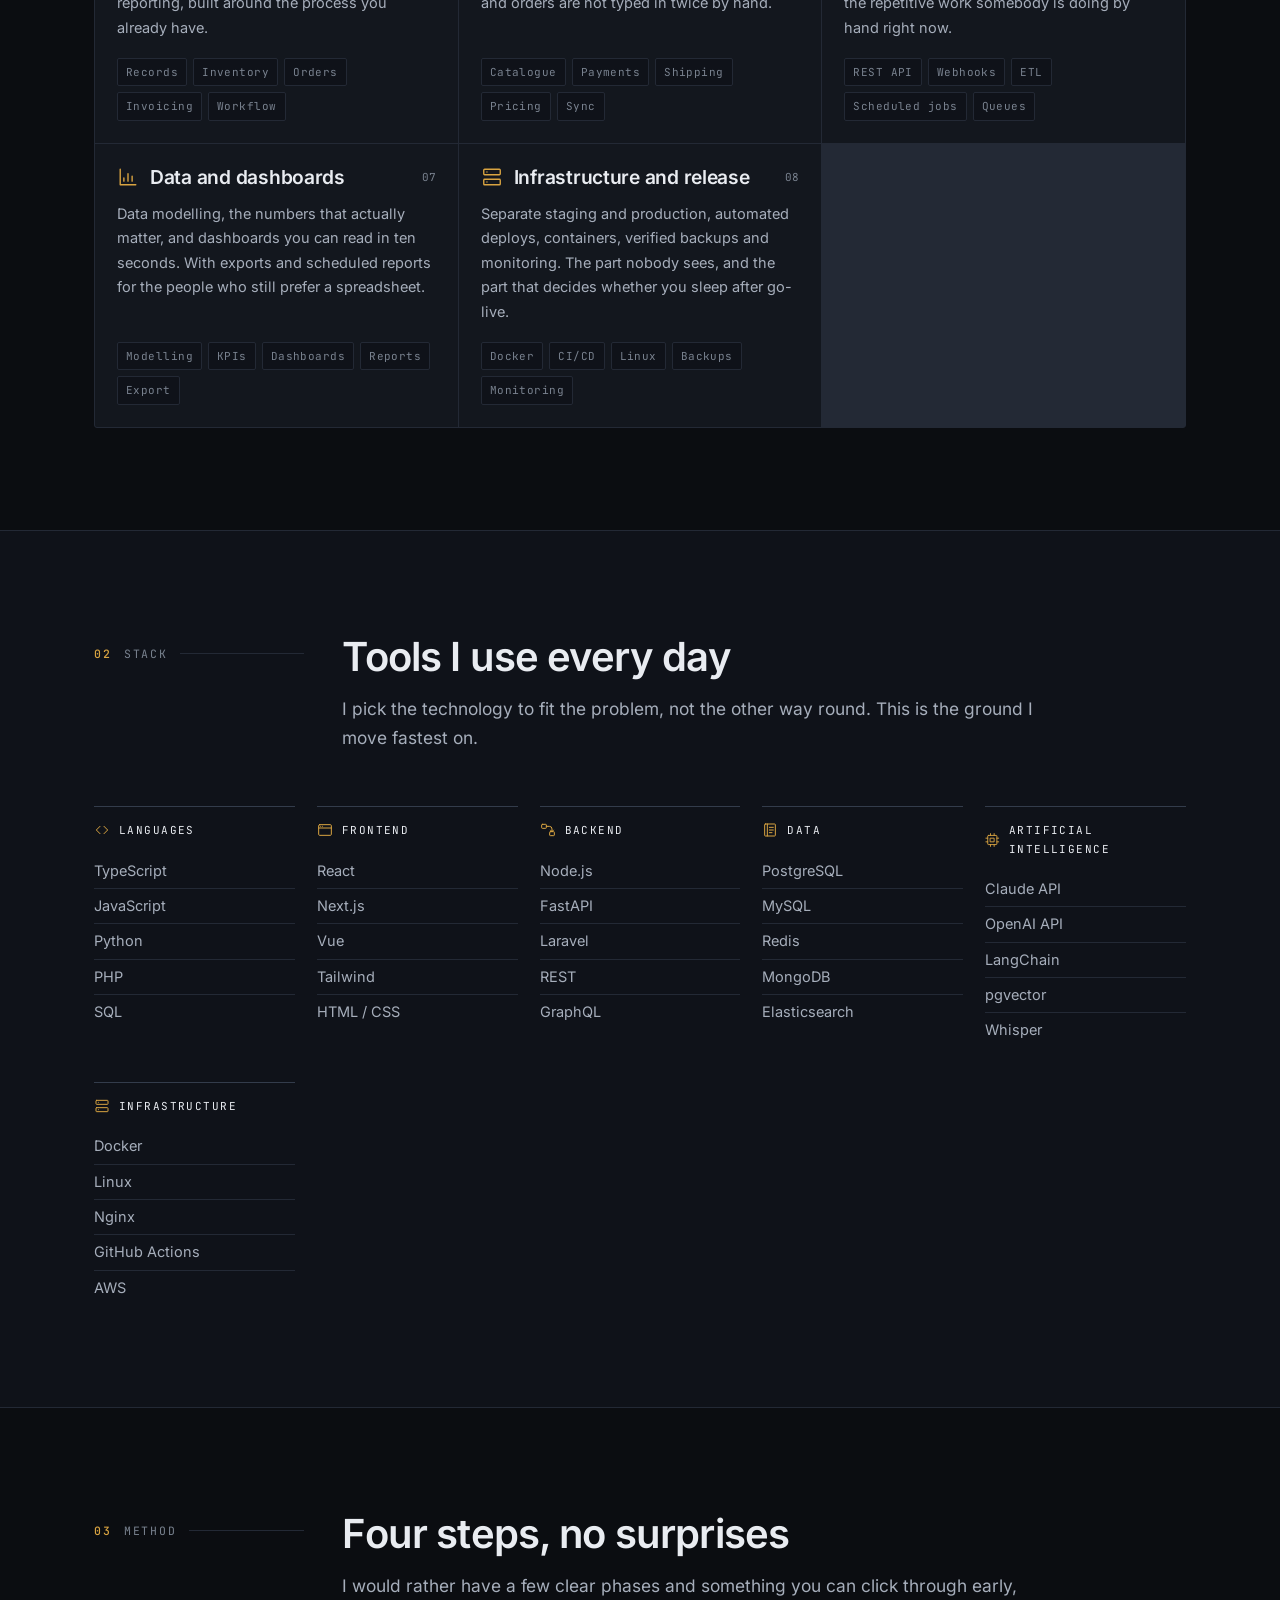
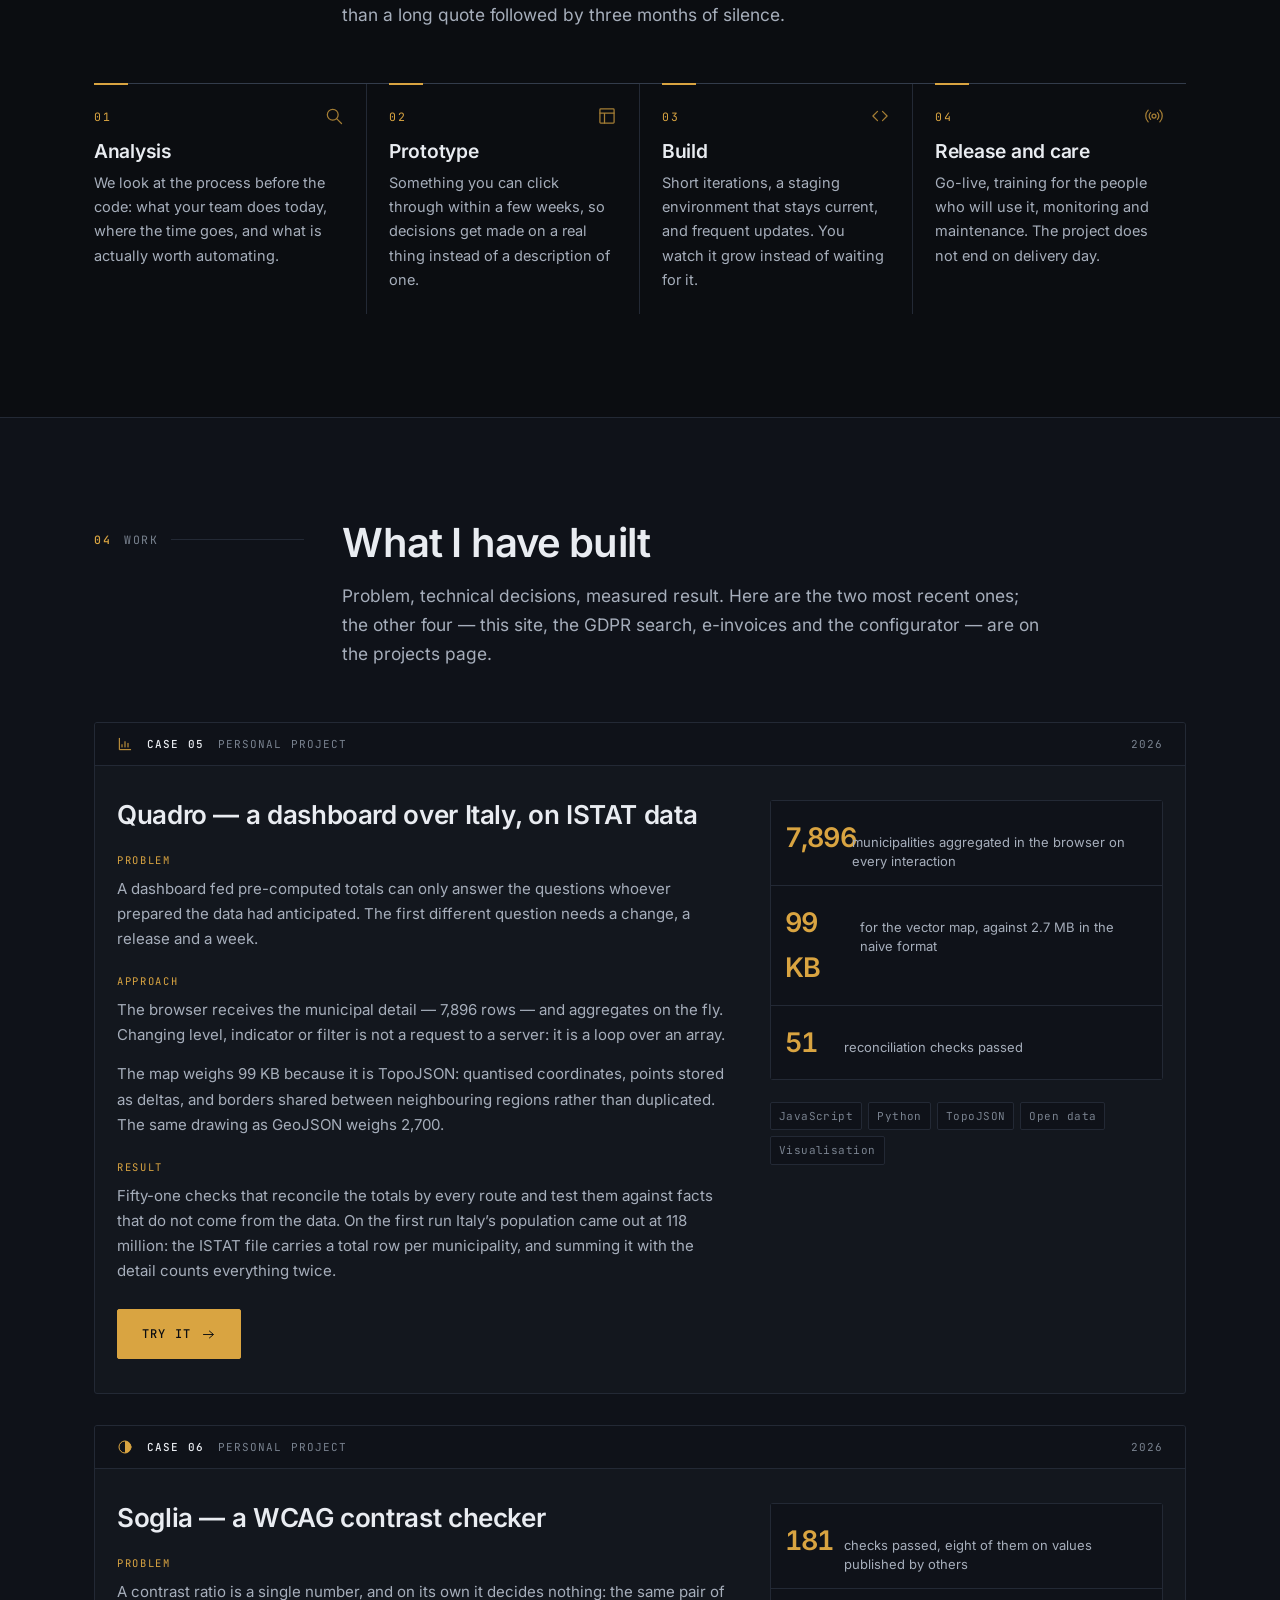
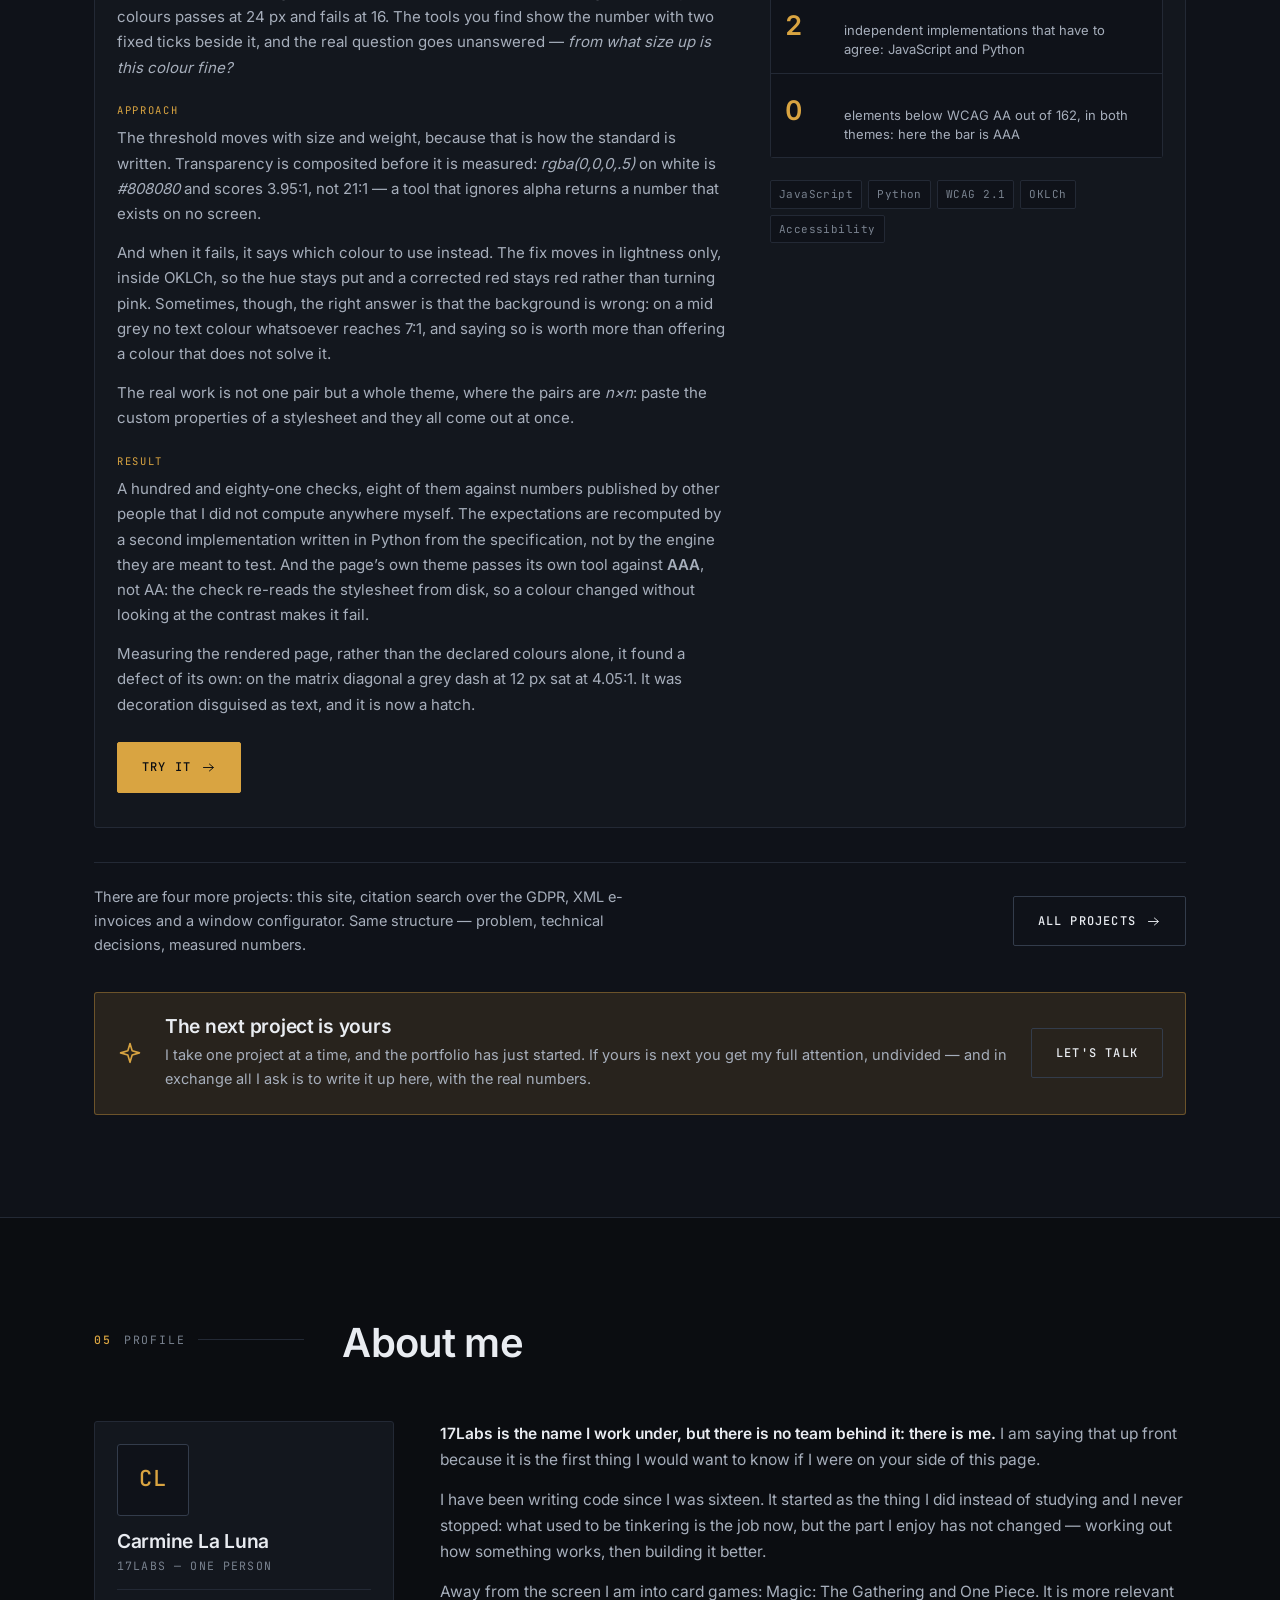
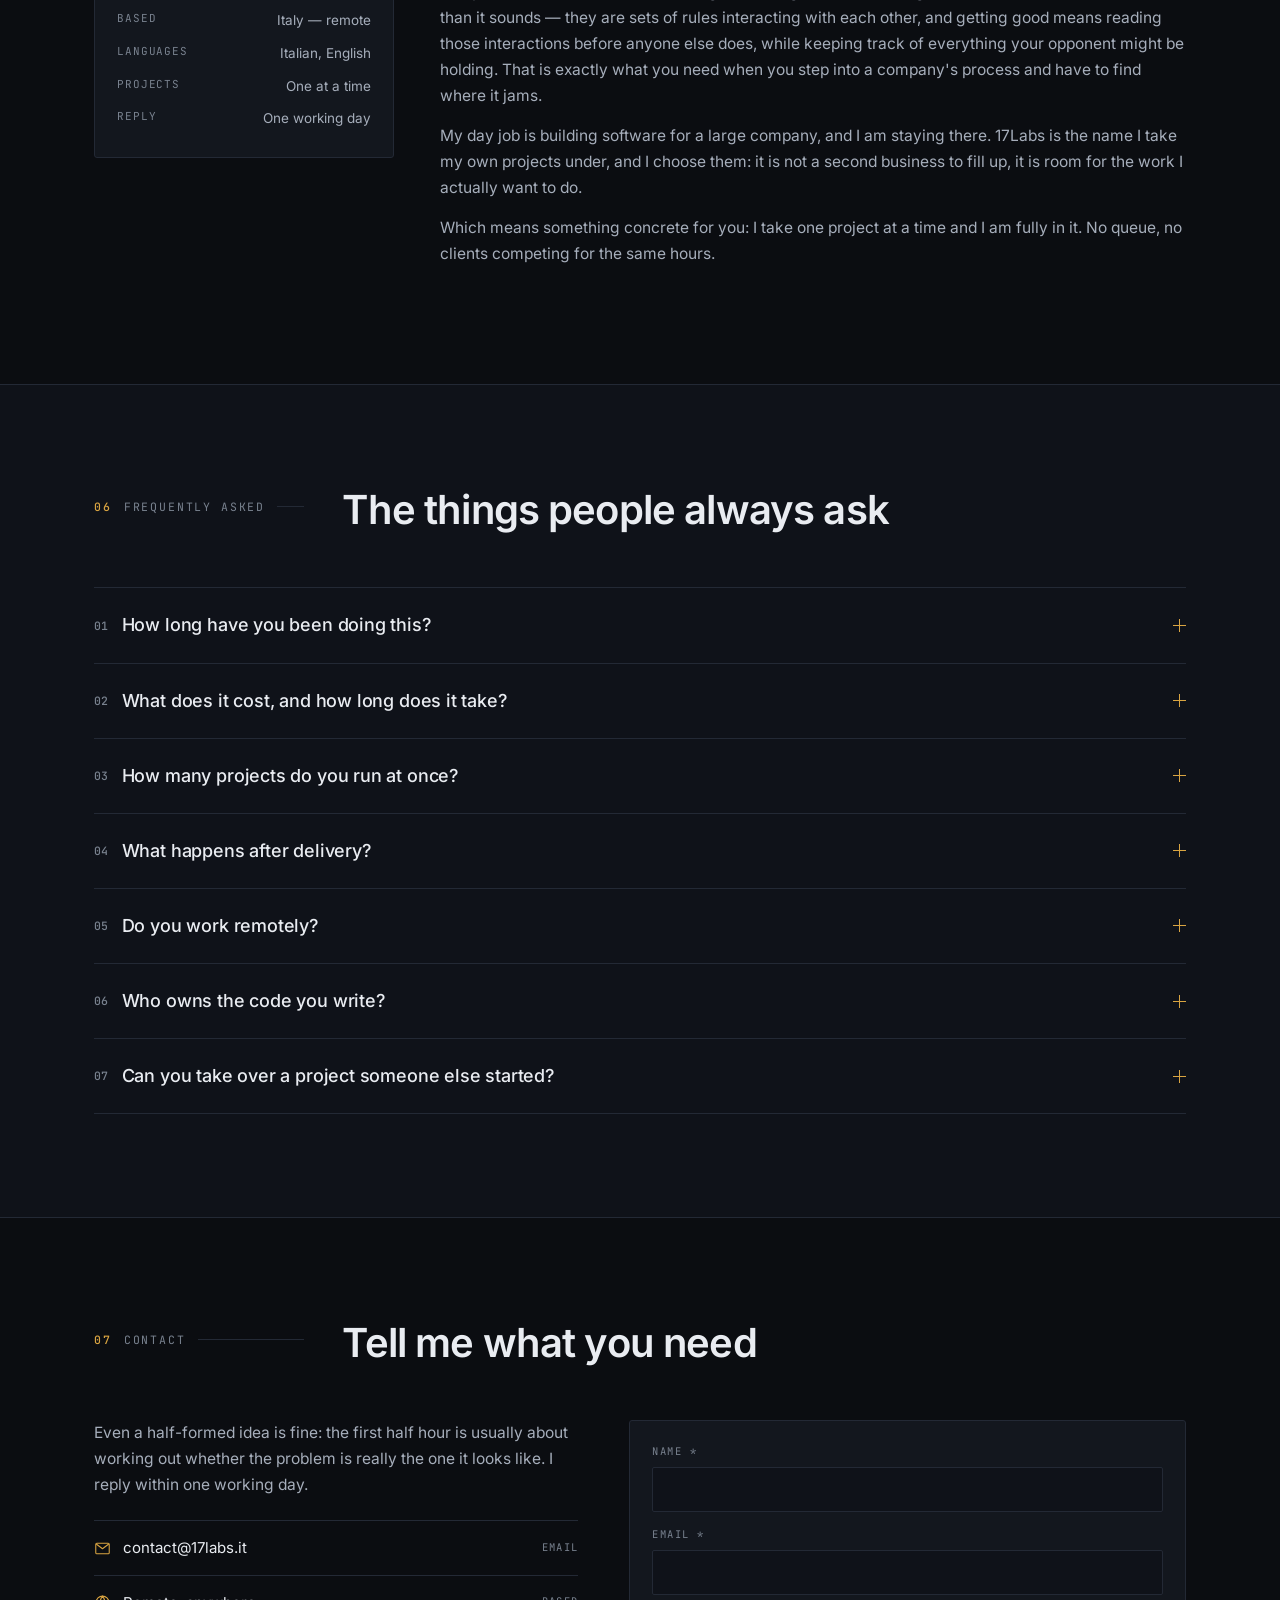
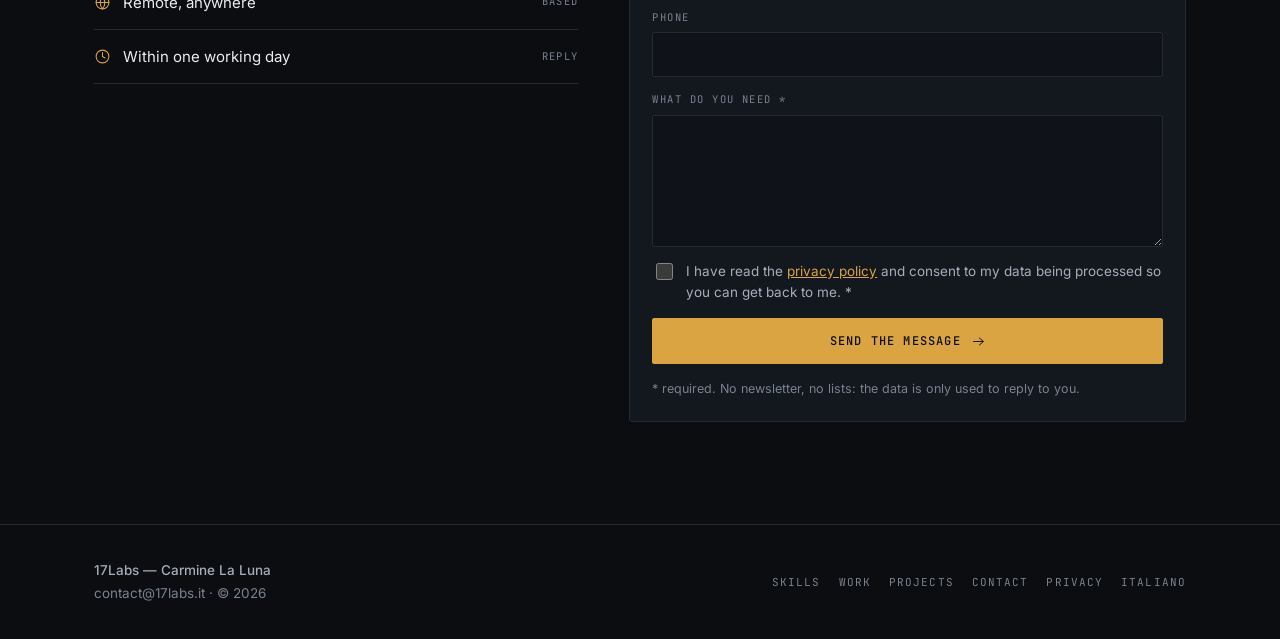
==== commit b8865692: "Sposta i casi studio in una pagina propria, due restano in home Sei schede di fila erano un muro. Ch" ====
--- a/en/index.html
+++ b/en/index.html
@@ -404,10 +404,11 @@
 </section>
 
 <!-- ============================ WORK ============================
-     CASE 01 is real and checkable: it describes this website, and
-     every number quoted can be verified by opening the source.
-     Further cases are added by duplicating <article class="case">,
-     one per real project. Better one documented well than three vague.
+     The TWO most recent cards live here. All six are in
+     projects.html: six case studies in a row were a wall, and
+     nobody arriving from search read any of them.
+     A new card goes there; here you swap in the latest two and
+     update the lede that says how many the others are.
 ================================================================= -->
 <section class="section section--alt" id="work">
   <div class="wrap">
@@ -416,259 +417,15 @@
       <div>
         <h2>What I have built</h2>
         <p class="lede">
-          Problem, technical decisions, measured result. Starting with the project you are
-          already looking at — it is the most direct way to show how I work.
+          Problem, technical decisions, measured result. Here are the two most recent ones;
+          the other four &mdash; this site, the GDPR search, e-invoices and the configurator
+          &mdash; are on the projects page.
         </p>
       </div>
     </div>
 
+    <!-- Reference to Quadro. -->
     <article class="case reveal">
-      <div class="case__bar">
-        <svg class="ico" aria-hidden="true"><use href="#i-browser"></use></svg>
-        <b>Case 01</b>
-        <span>Personal project</span>
-        <span>2026</span>
-      </div>
-
-      <div class="case__body">
-        <div>
-          <h3>This website</h3>
-
-          <div class="block">
-            <span class="block__k">Problem</span>
-            <p>Developer websites all look the same: same template, same animations, same
-               sentences. None of them prove anything — they describe skills instead of
-               showing them. I wanted a site that was the evidence rather than a description
-               of the evidence, and one I could open in front of a procurement manager
-               without having to explain it.</p>
-          </div>
-
-          <div class="block">
-            <span class="block__k">Approach</span>
-            <p>No framework and no component library: one HTML file per language, one
-               stylesheet, two JavaScript files. You open it, you read it, you change it —
-               and there is no build step to repair a year from now.</p>
-            <p>The header is a three.js scene. The structure you see is a geodesic derived
-               from a subdivided icosahedron: 162 nodes and 480 edges, obtained by
-               de-duplicating by hand the vertices the library returns repeated. The nodes
-               start scattered off-screen and converge on their exact positions in a little
-               over a second — it is what I do for a living, drawn.</p>
-            <p>The scene has no palette of its own: it reads its colours from the CSS. When
-               the theme changes, the 3D re-reads the same variables as the page, so the two
-               cannot drift apart. It stops when it leaves the screen, and under
-               <em>prefers-reduced-motion</em> it draws a single frame with the structure
-               already assembled.</p>
-            <p>Accessibility was verified by measurement, not by eye: a script walks every
-               text element in both themes and computes its contrast ratio against the real
-               background — the one you get after climbing back up the ancestors. 356
-               elements, none below the WCAG AA threshold. It found an error that was
-               invisible to the eye: inside the compact menu the button inherited the list
-               colour and ended up grey on brass, 1.01:1.</p>
-            <p>No calls to external domains to render the page: the typefaces and three.js
-               are hosted here. The only outbound request happens when somebody submits the
-               contact form.</p>
-          </div>
-
-          <div class="block">
-            <span class="block__k">Result</span>
-            <p>A page that explains itself to anyone who can read the source, and that the
-               people who cannot still remember. Sober enough to send to a company, technical
-               enough not to look bought.</p>
-          </div>
-        </div>
-
-        <div>
-          <div class="metrics">
-            <div class="metric"><b>356</b><span>text elements checked against WCAG AA in both themes, none below threshold</span></div>
-            <div class="metric"><b>162</b><span>nodes and 480 edges computed in the browser every frame</span></div>
-            <div class="metric"><b>0</b><span>frameworks, component libraries, build steps</span></div>
-            <div class="metric"><b>0</b><span>external domains contacted to render the page</span></div>
-          </div>
-          <ul class="tags"><li>HTML</li><li>CSS</li><li>JavaScript</li><li>three.js</li><li>WebGL</li><li>WCAG AA</li></ul>
-        </div>
-      </div>
-    </article>
-
-
-    <!-- ============================================================
-         The only reference to Norma on the site. The project lives on
-         its own, on its own domain: this is the card and the outbound
-         link, nothing else.
-         PLACEHOLDER: update the address once it is published.
-         ============================================================ -->
-    <article class="case reveal" style="margin-top:clamp(20px,2.4vw,32px)">
-      <div class="case__bar">
-        <svg class="ico" aria-hidden="true"><use href="#i-search"></use></svg>
-        <b>Case 02</b>
-        <span>Personal project</span>
-        <span>2026</span>
-      </div>
-
-      <div class="case__body">
-        <div>
-          <h3>Norma — citation search over a legal corpus</h3>
-
-          <div class="block">
-            <span class="block__k">Problem</span>
-            <p>An assistant answering from a company's internal documents has a
-               constraint generic assistants do not: it has to <em>cite</em>, not
-               paraphrase. If you cannot trace the exact paragraph, the answer is not
-               verifiable — and an answer nobody can verify is one nobody can act on.</p>
-          </div>
-
-          <div class="block">
-            <span class="block__k">Approach</span>
-            <p>Exact-citation search over the GDPR, entirely in the browser: no server,
-               no model, no API key. The retrieval unit is the paragraph rather than the
-               article, so the answer is "Article 33(1)" instead of two pages of text.</p>
-            <p>Not using an embedding model was measured, not assumed: 45 questions
-               written before looking at any results, and an ablation that switches off
-               one correction at a time. The lexical engine reaches 56 % where bare BM25
-               stops at 18 %, and costs 156 KB instead of 30 MB.</p>
-          </div>
-
-          <div class="block">
-            <span class="block__k">Result</span>
-            <p>A tool you can try in ten seconds and check line by line — and a costed
-               estimate for the next step, rather than a guessed one.</p>
-          </div>
-
-          <div style="margin-top:clamp(18px,2vw,26px)">
-            <a class="btn btn--primary" href="https://norma.17labs.it/" rel="noopener">
-              Try it
-              <svg class="ico" aria-hidden="true"><use href="#i-arrow"></use></svg>
-            </a>
-          </div>
-        </div>
-
-        <div>
-          <div class="metrics">
-            <div class="metric"><b>56 %</b><span>of questions put the right article first</span></div>
-            <div class="metric"><b>586</b><span>passages indexed: 413 paragraphs and 173 recitals</span></div>
-            <div class="metric"><b>156 KB</b><span>over the wire, against roughly 30 MB for an embedding model</span></div>
-          </div>
-          <ul class="tags"><li>JavaScript</li><li>Python</li><li>BM25</li><li>NLP</li><li>Information retrieval</li></ul>
-        </div>
-      </div>
-    </article>
-
-
-    <!-- The only reference to Estratto. The project lives on its own,
-         at estratto.17labs.it: this is the card and the outbound link. -->
-    <article class="case reveal" style="margin-top:clamp(20px,2.4vw,32px)">
-      <div class="case__bar">
-        <svg class="ico" aria-hidden="true"><use href="#i-ledger"></use></svg>
-        <b>Case 03</b>
-        <span>Personal project</span>
-        <span>2026</span>
-      </div>
-
-      <div class="case__body">
-        <div>
-          <h3>Estratto — Italian e-invoices, readable in the browser</h3>
-
-          <div class="block">
-            <span class="block__k">Problem</span>
-            <p>Since 2019 business-to-business invoicing in Italy is an XML file, and
-               the company receiving it cannot read it: it is markup, not a document.
-               For a quick check people end up uploading it to whatever site they
-               find — a document containing their own clients' data.</p>
-          </div>
-
-          <div class="block">
-            <span class="block__k">Approach</span>
-            <p>Drop the file and read it in plain language, with the codes translated
-               and a CSV export. Everything in the browser: no request leaves the page,
-               and that is not a promise — you can check it in the network panel.</p>
-            <p>Beyond displaying it, it checks the arithmetic: the tax authority's
-               schema verifies that fields exist, not that 22 % of 100 is 22. The
-               subtlest check is on the instalments, because under split payment and
-               withholding tax they are legitimately lower than the total. Flagging
-               those as anomalies would have made the tool unusable: the difference
-               between "fine", "note" and "warning" is the product.</p>
-          </div>
-
-          <div class="block">
-            <span class="block__k">Result</span>
-            <p>Nine fixtures with hand-computed expectations, two deliberately broken.
-               The suite was itself tested by breaking the reader three different ways:
-               all three mutations are caught.</p>
-          </div>
-
-          <div style="margin-top:clamp(18px,2vw,26px)">
-            <a class="btn btn--primary" href="https://estratto.17labs.it/" rel="noopener">
-              Try it
-              <svg class="ico" aria-hidden="true"><use href="#i-arrow"></use></svg>
-            </a>
-          </div>
-        </div>
-
-        <div>
-          <div class="metrics">
-            <div class="metric"><b>0</b><span>bytes sent: the document never leaves the reader's machine</span></div>
-            <div class="metric"><b>113</b><span>assertions over 9 fixtures, expectations computed by hand</span></div>
-            <div class="metric"><b>26 KB</b><span>over the wire, samples included, with no dependencies</span></div>
-          </div>
-          <ul class="tags"><li>JavaScript</li><li>XML</li><li>FatturaPA</li><li>Parsing</li><li>Validation</li></ul>
-        </div>
-      </div>
-    </article>
-
-
-    <!-- Reference to Distinta. The project lives on its own. -->
-    <article class="case reveal" style="margin-top:clamp(20px,2.4vw,32px)">
-      <div class="case__bar">
-        <svg class="ico" aria-hidden="true"><use href="#i-draft"></use></svg>
-        <b>Case 04</b><span>Personal project</span><span>2026</span>
-      </div>
-      <div class="case__body">
-        <div>
-          <h3>Distinta &mdash; made-to-measure product configurator</h3>
-          <div class="block">
-            <span class="block__k">Problem</span>
-            <p>It is the thing Italian manufacturing SMEs ask for most and find least.
-               Anyone selling made-to-measure windows or furniture rebuilds the same quote by
-               hand every day, and every impossible combination caught late is an order that
-               comes back from the workshop.</p>
-          </div>
-          <div class="block">
-            <span class="block__k">Approach</span>
-            <p>Incompatibilities are symmetric: pick triple glazing first and the thin frame
-               disappears; pick the thin frame first and the glazing does. A configurator that
-               handles one direction only forces you to backtrack and guess. And every disabled
-               option states its reason &mdash; a grey box with no explanation reads as a broken
-               site.</p>
-            <p>The product is not in the code: options, prices, rules and constraints live in a
-               data file. The technical drawing is to true scale &mdash; the units are
-               millimetres &mdash; and redraws with its dimension lines on every change.</p>
-          </div>
-          <div class="block">
-            <span class="block__k">Result</span>
-            <p>All 2,560 combinations enumerated, and a full walk of the reachable space
-               proving that <em>nobody, by clicking, can compose a product that cannot be
-               manufactured</em>. The check immediately found a real defect: the
-               catalogue&rsquo;s own default violated one of the catalogue&rsquo;s
-               constraints.</p>
-          </div>
-          <div style="margin-top:clamp(18px,2vw,26px)">
-            <a class="btn btn--primary" href="https://distinta.17labs.it/" rel="noopener">
-              Try it <svg class="ico" aria-hidden="true"><use href="#i-arrow"></use></svg>
-            </a>
-          </div>
-        </div>
-        <div>
-          <div class="metrics">
-            <div class="metric"><b>0</b><span>impossible configurations reachable, across 664 states and 10,616 moves</span></div>
-            <div class="metric"><b>2,560</b><span>option combinations, every one enumerated</span></div>
-            <div class="metric"><b>19 KB</b><span>over the wire, with no dependencies</span></div>
-          </div>
-          <ul class="tags"><li>JavaScript</li><li>SVG</li><li>Rule engine</li><li>Quoting</li></ul>
-        </div>
-      </div>
-    </article>
-
-    <!-- Reference to Quadro. -->
-    <article class="case reveal" style="margin-top:clamp(20px,2.4vw,32px)">
       <div class="case__bar">
         <svg class="ico" aria-hidden="true"><use href="#i-chart"></use></svg>
         <b>Case 05</b><span>Personal project</span><span>2026</span>
@@ -776,6 +533,17 @@
         </div>
       </div>
     </article>
+
+    <div class="altri reveal">
+      <p>There are four more projects: this site, citation search over the GDPR, XML e-invoices
+         and a window configurator. Same structure &mdash; problem, technical decisions,
+         measured numbers.</p>
+      <a class="btn btn--ghost" href="projects.html">
+        All projects
+        <svg class="ico" aria-hidden="true"><use href="#i-arrow"></use></svg>
+      </a>
+    </div>
+
 
     <div class="next reveal">
       <svg class="ico" aria-hidden="true"><use href="#i-spark"></use></svg>
@@ -1050,6 +818,7 @@
     <nav class="footer__links" aria-label="Secondary links">
       <a href="#skills">Skills</a>
       <a href="#work">Work</a>
+      <a href="projects.html">Projects</a>
       <a href="#contact">Contact</a>
       <a href="privacy.html">Privacy</a>
       <a href="../" hreflang="it" lang="it">Italiano</a>
--- a/assets/style.css
+++ b/assets/style.css
@@ -876,10 +876,28 @@
 .next h3 { margin-bottom: 6px; }
 .next p { color: var(--text-dim); font-size: 14.5px; margin: 0; }
 
+/* ---- rimando alla pagina dei progetti -----------------------------------
+   Sta fra le due schede in home e il riquadro di contatto, ed e'
+   volutamente piu' leggero del blocco .next: due riquadri pieni uno
+   dietro l'altro si leggono come un doppio invito, e quello che deve
+   vincere e' il secondo. Qui basta un filetto. */
+.altri {
+  display: flex;
+  flex-wrap: wrap;
+  align-items: center;
+  gap: var(--s-2) var(--s-3);
+  margin-top: var(--s-4);
+  padding-top: var(--s-3);
+  border-top: 1px solid var(--line);
+}
+.altri p { margin: 0; max-width: 64ch; color: var(--text-dim); font-size: 14.5px; }
+.altri .btn { margin-left: auto; }
+
 @media (max-width: 900px) {
   .case__body { grid-template-columns: 1fr; }
   .next { grid-template-columns: 1fr; }
   .next .btn { justify-self: start; }
+  .altri .btn { margin-left: 0; }
 }
 
 /* ---- profilo ----------------------------------------------------------- */
